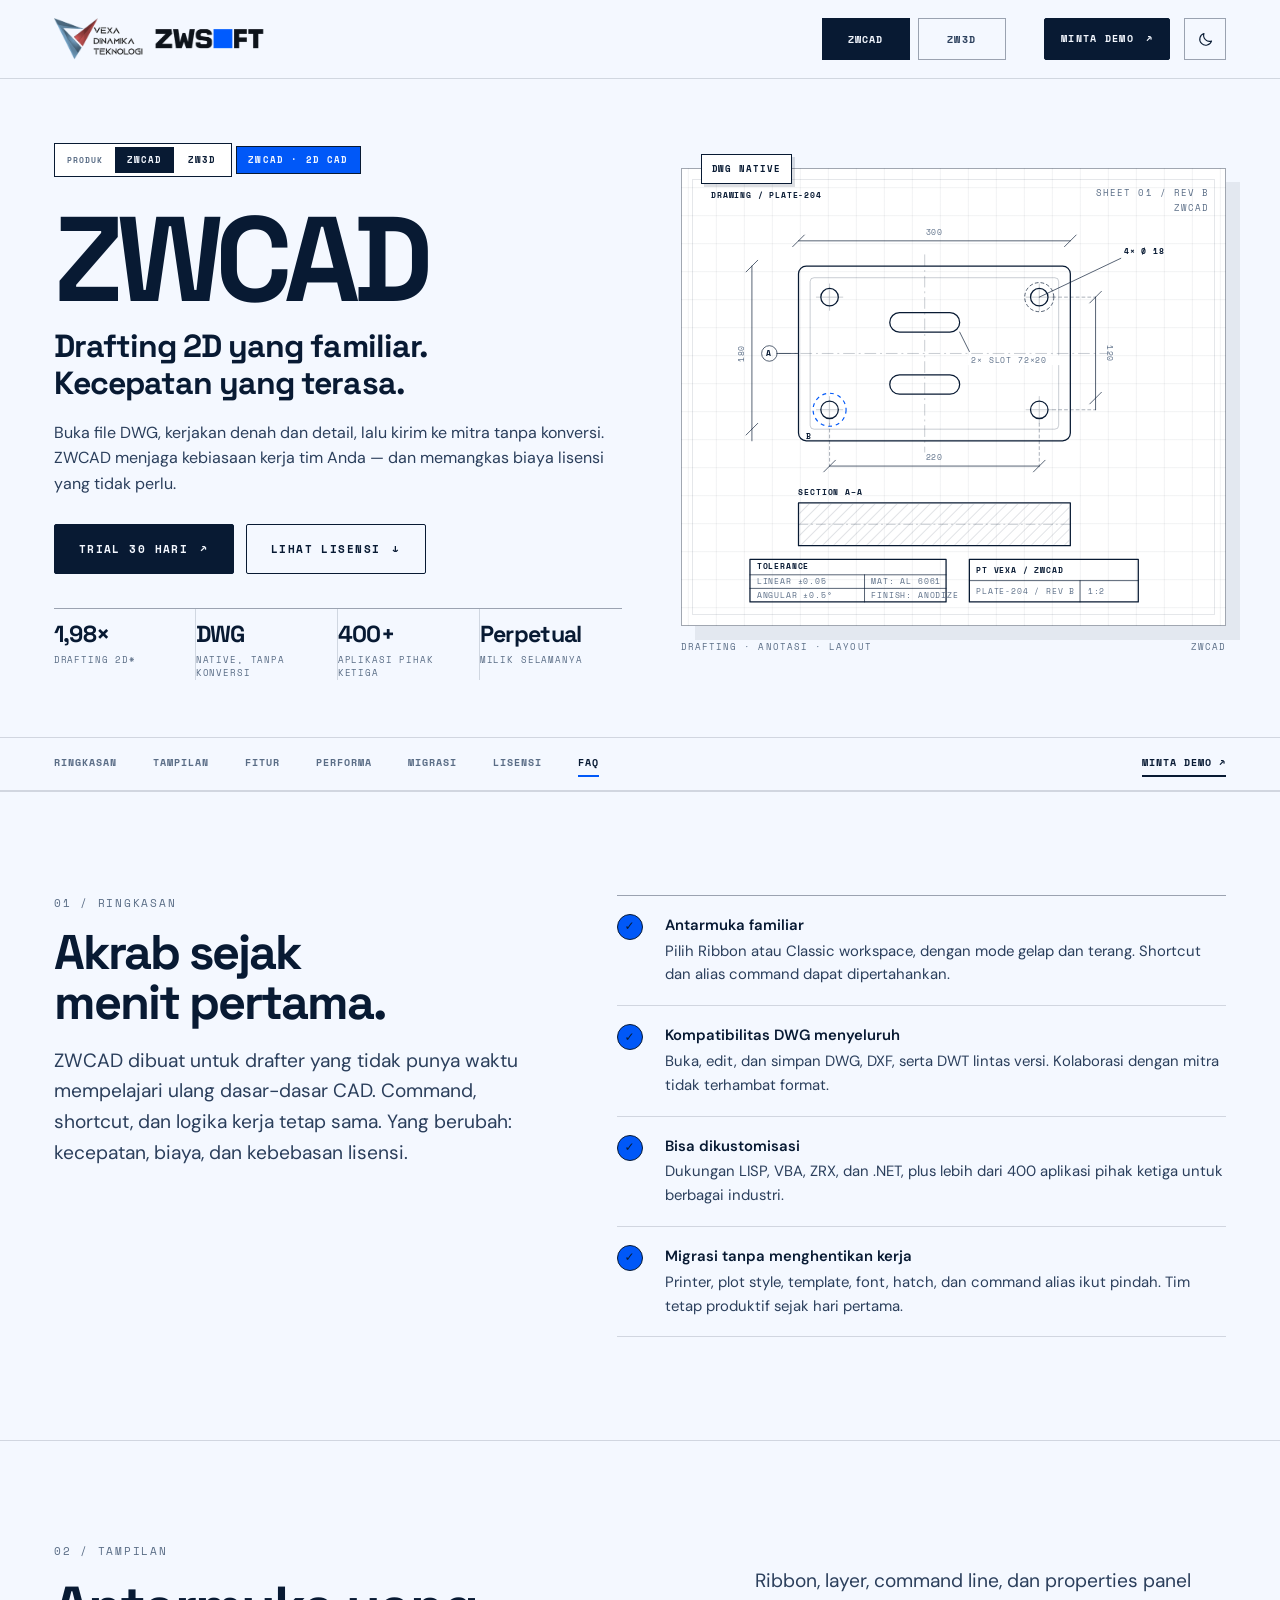
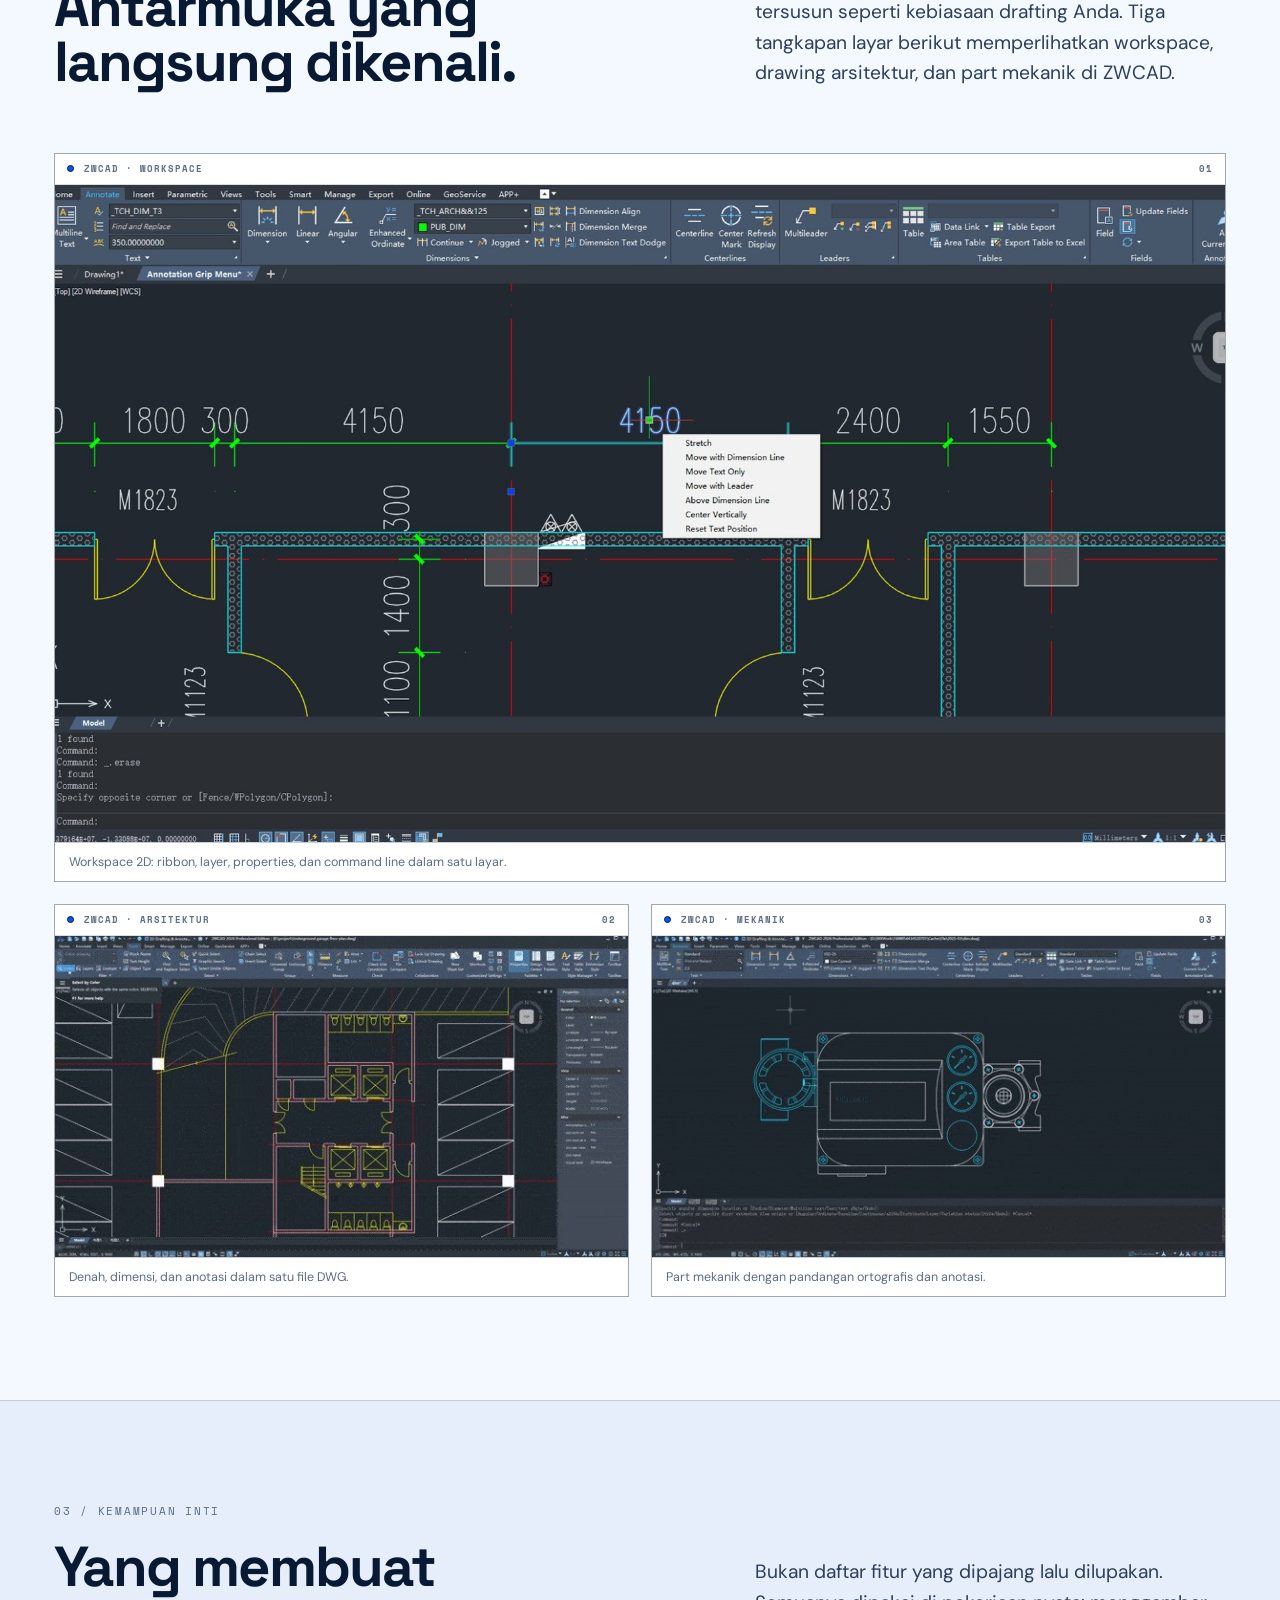
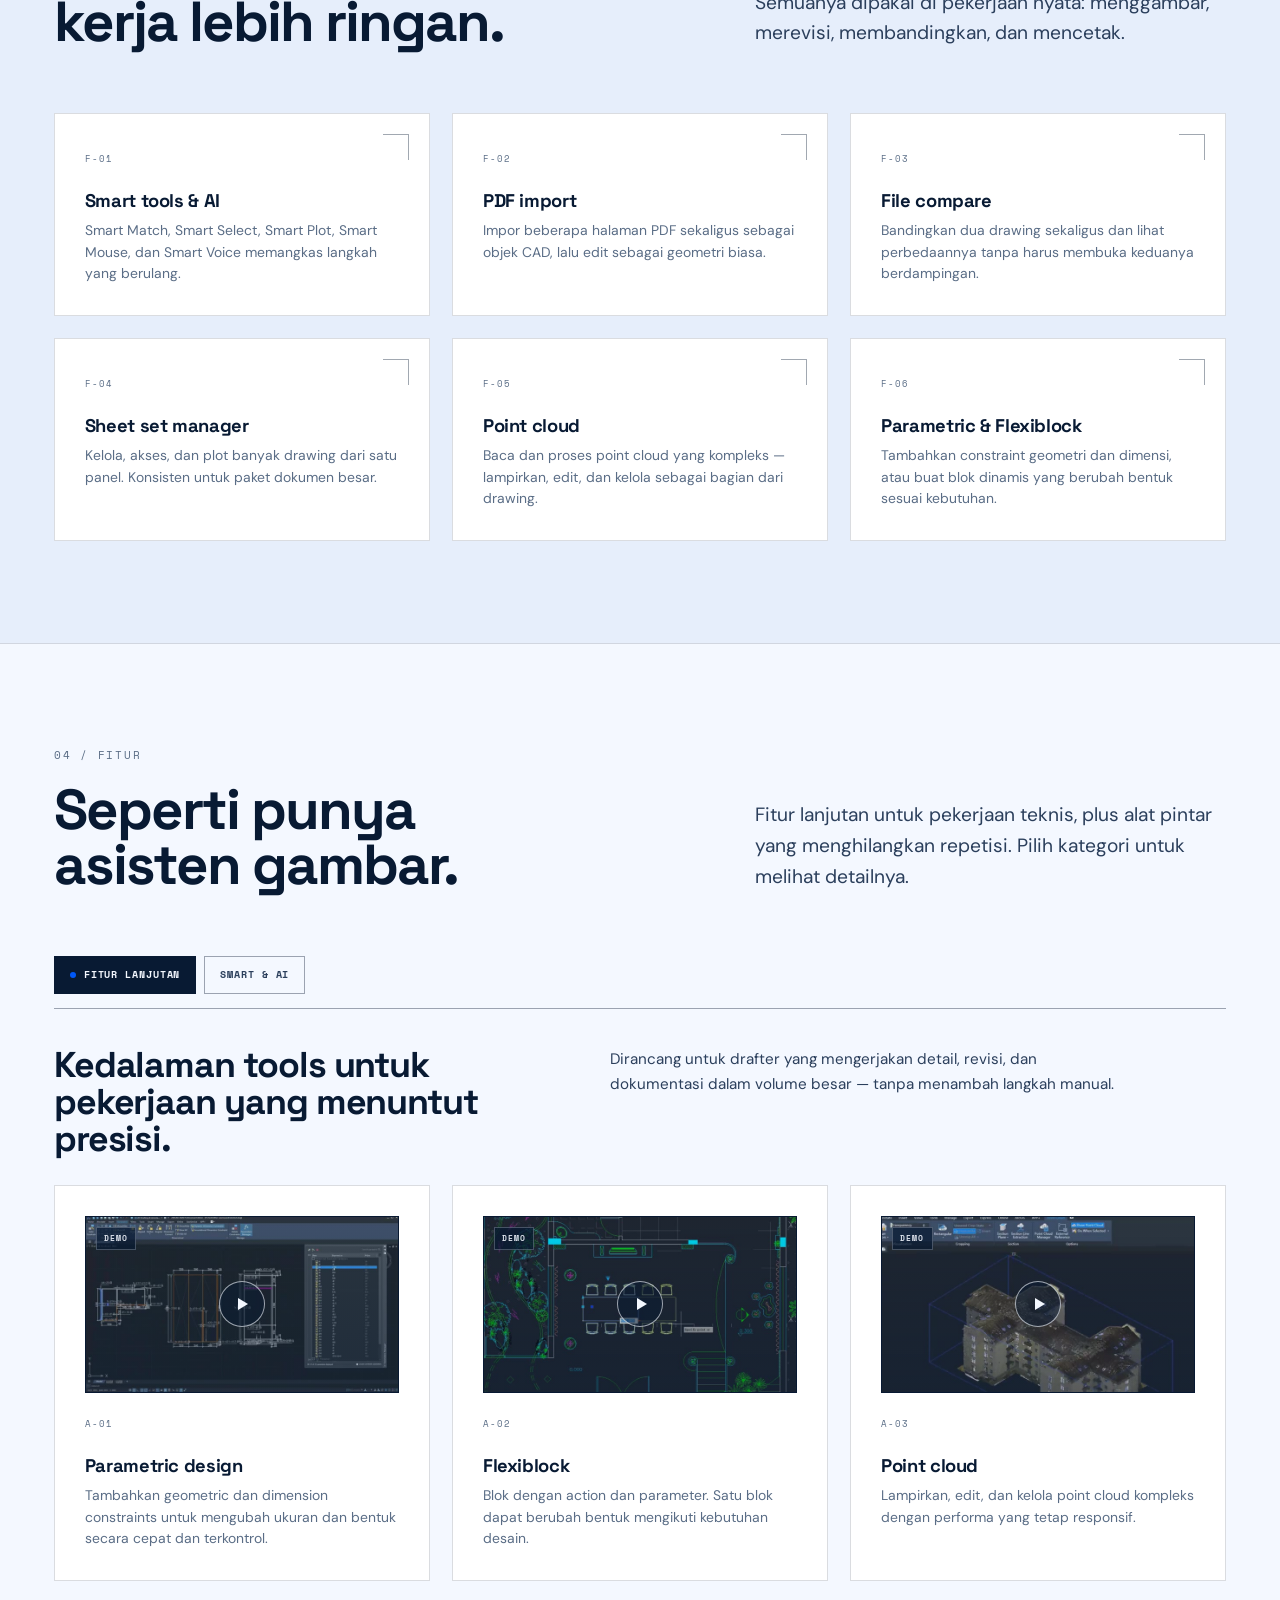
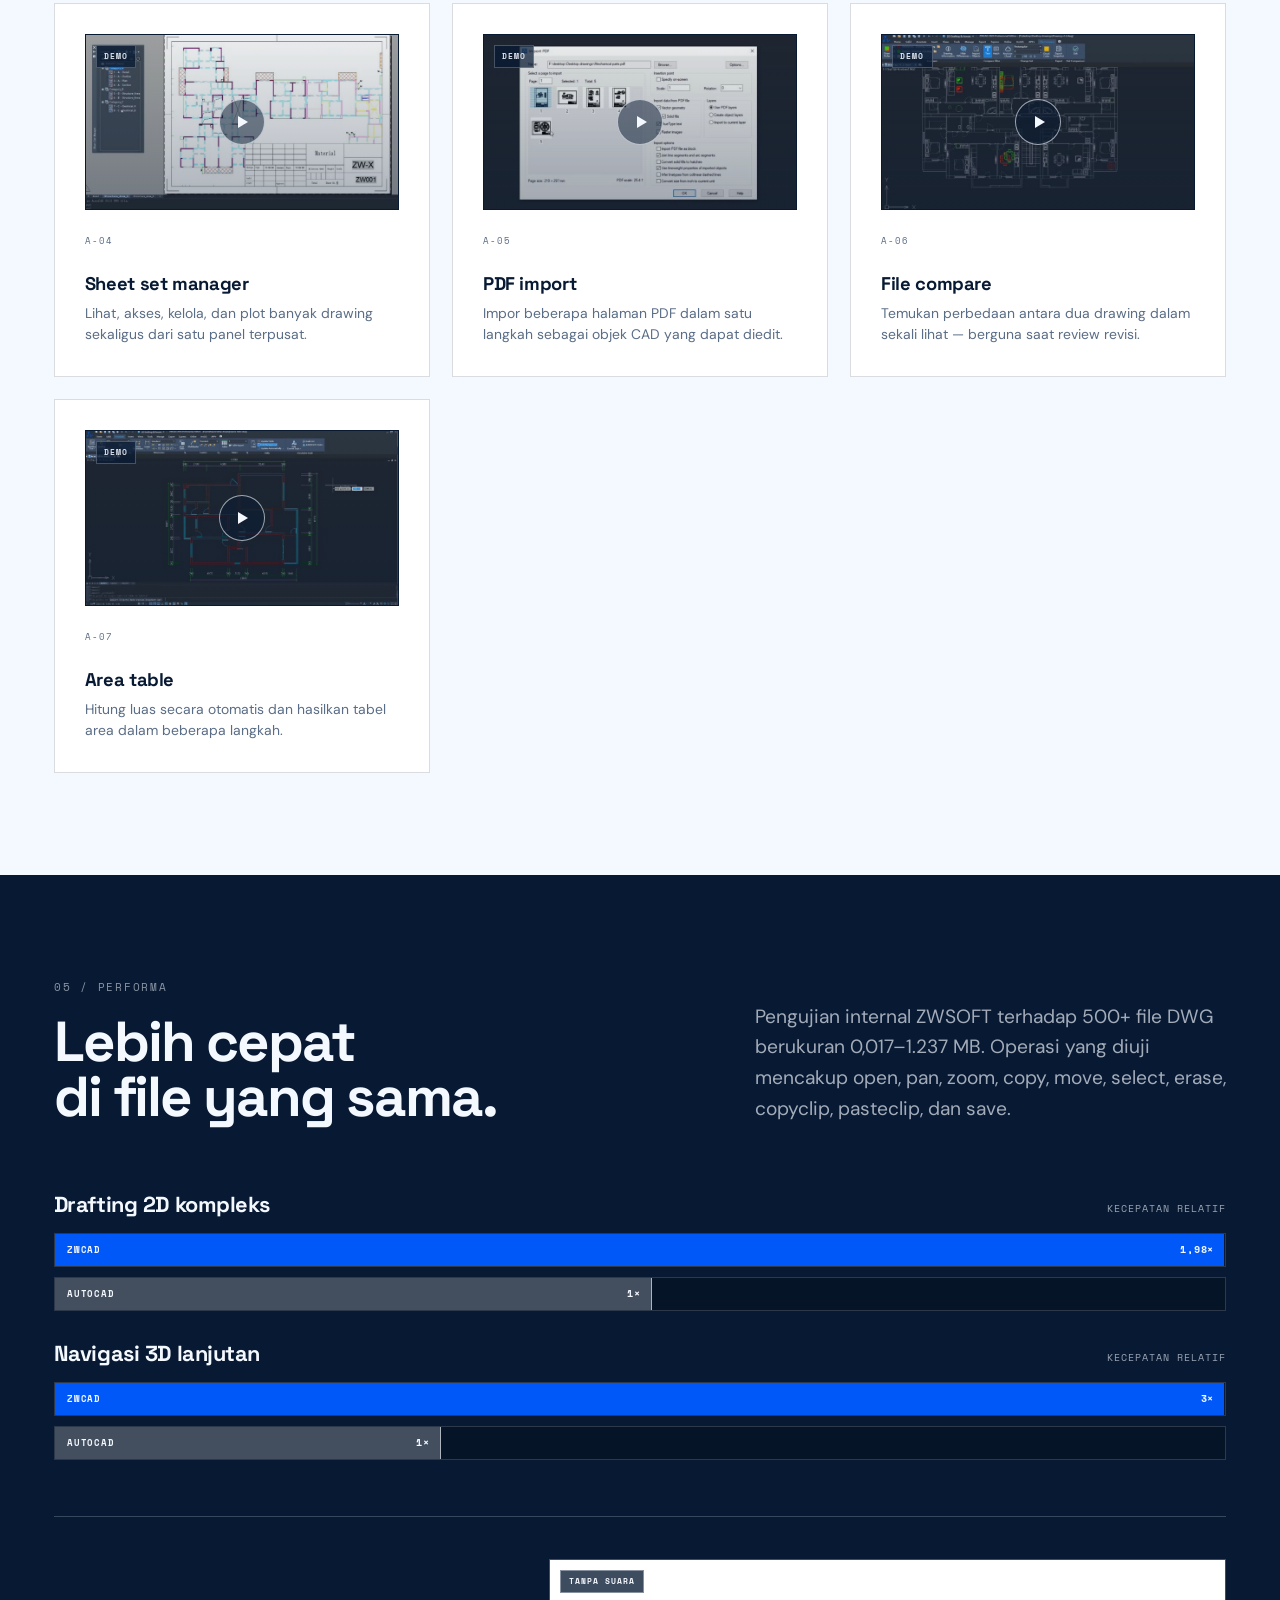
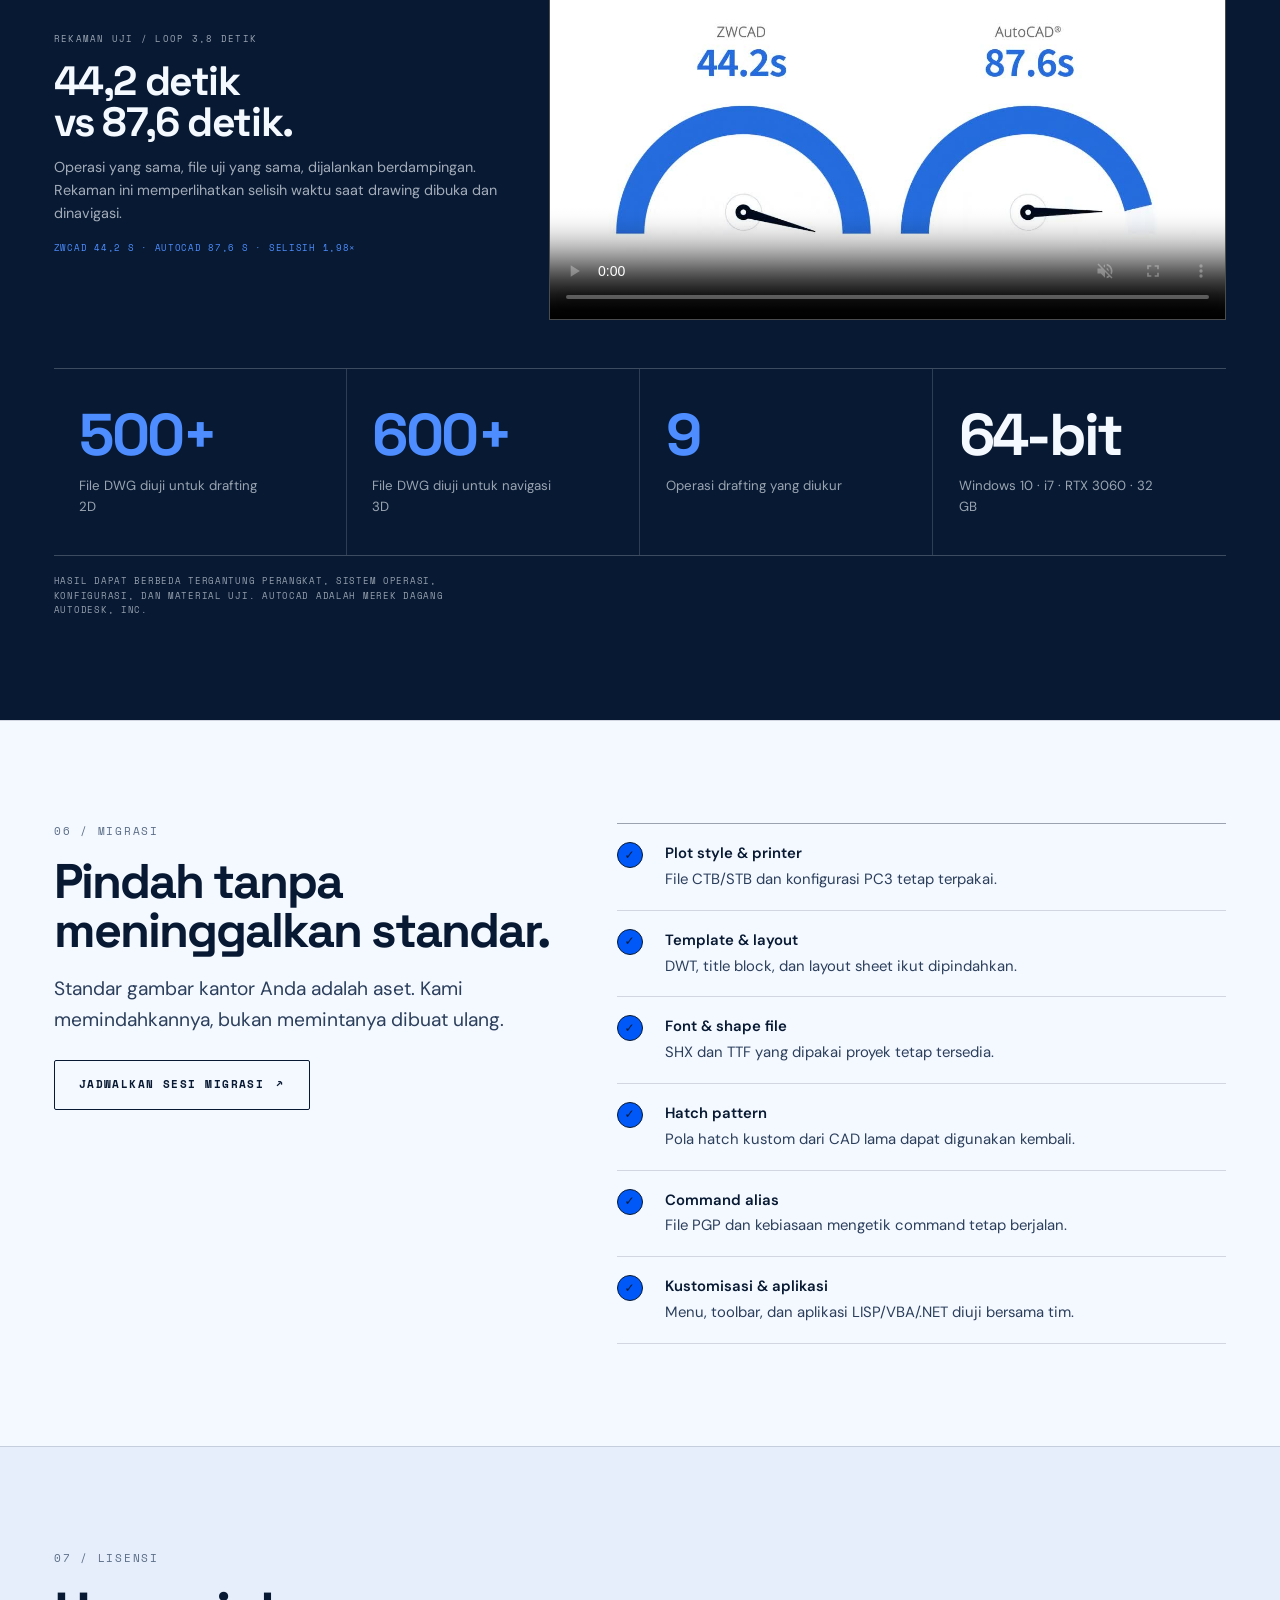
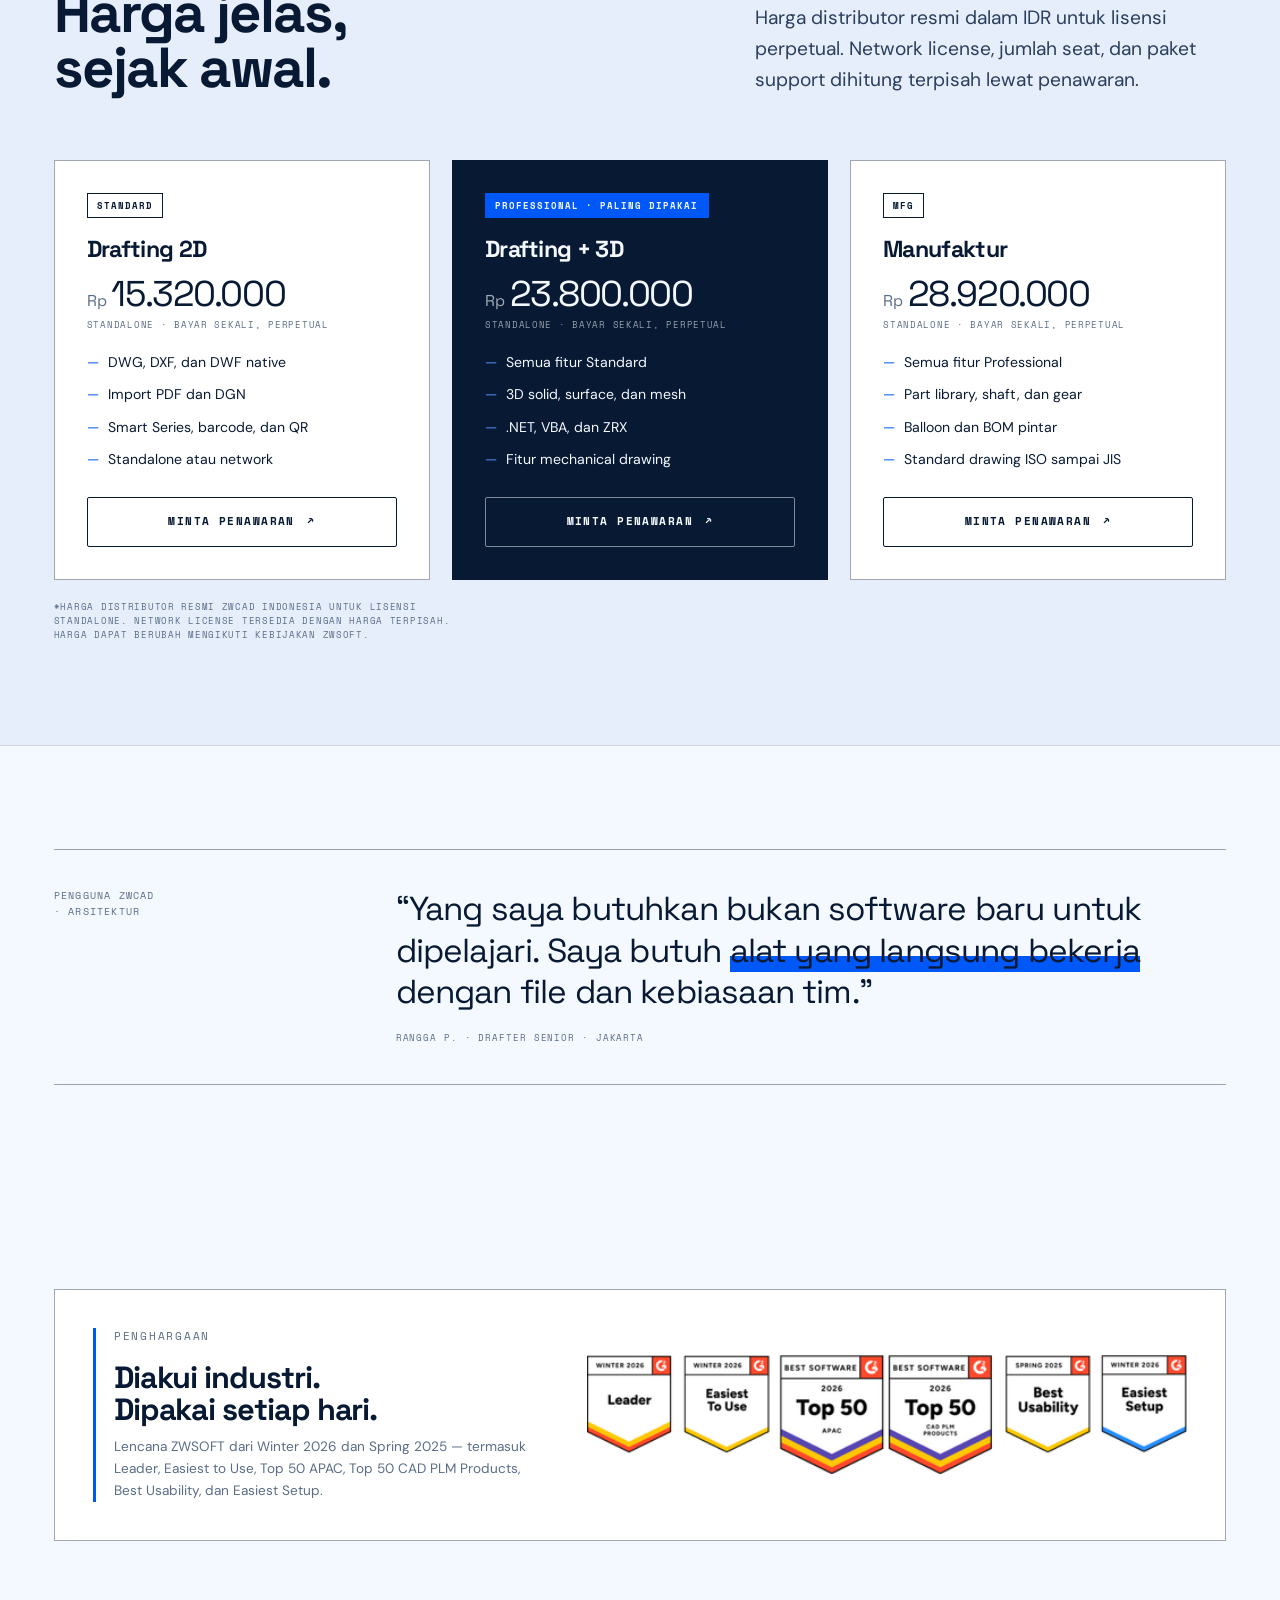
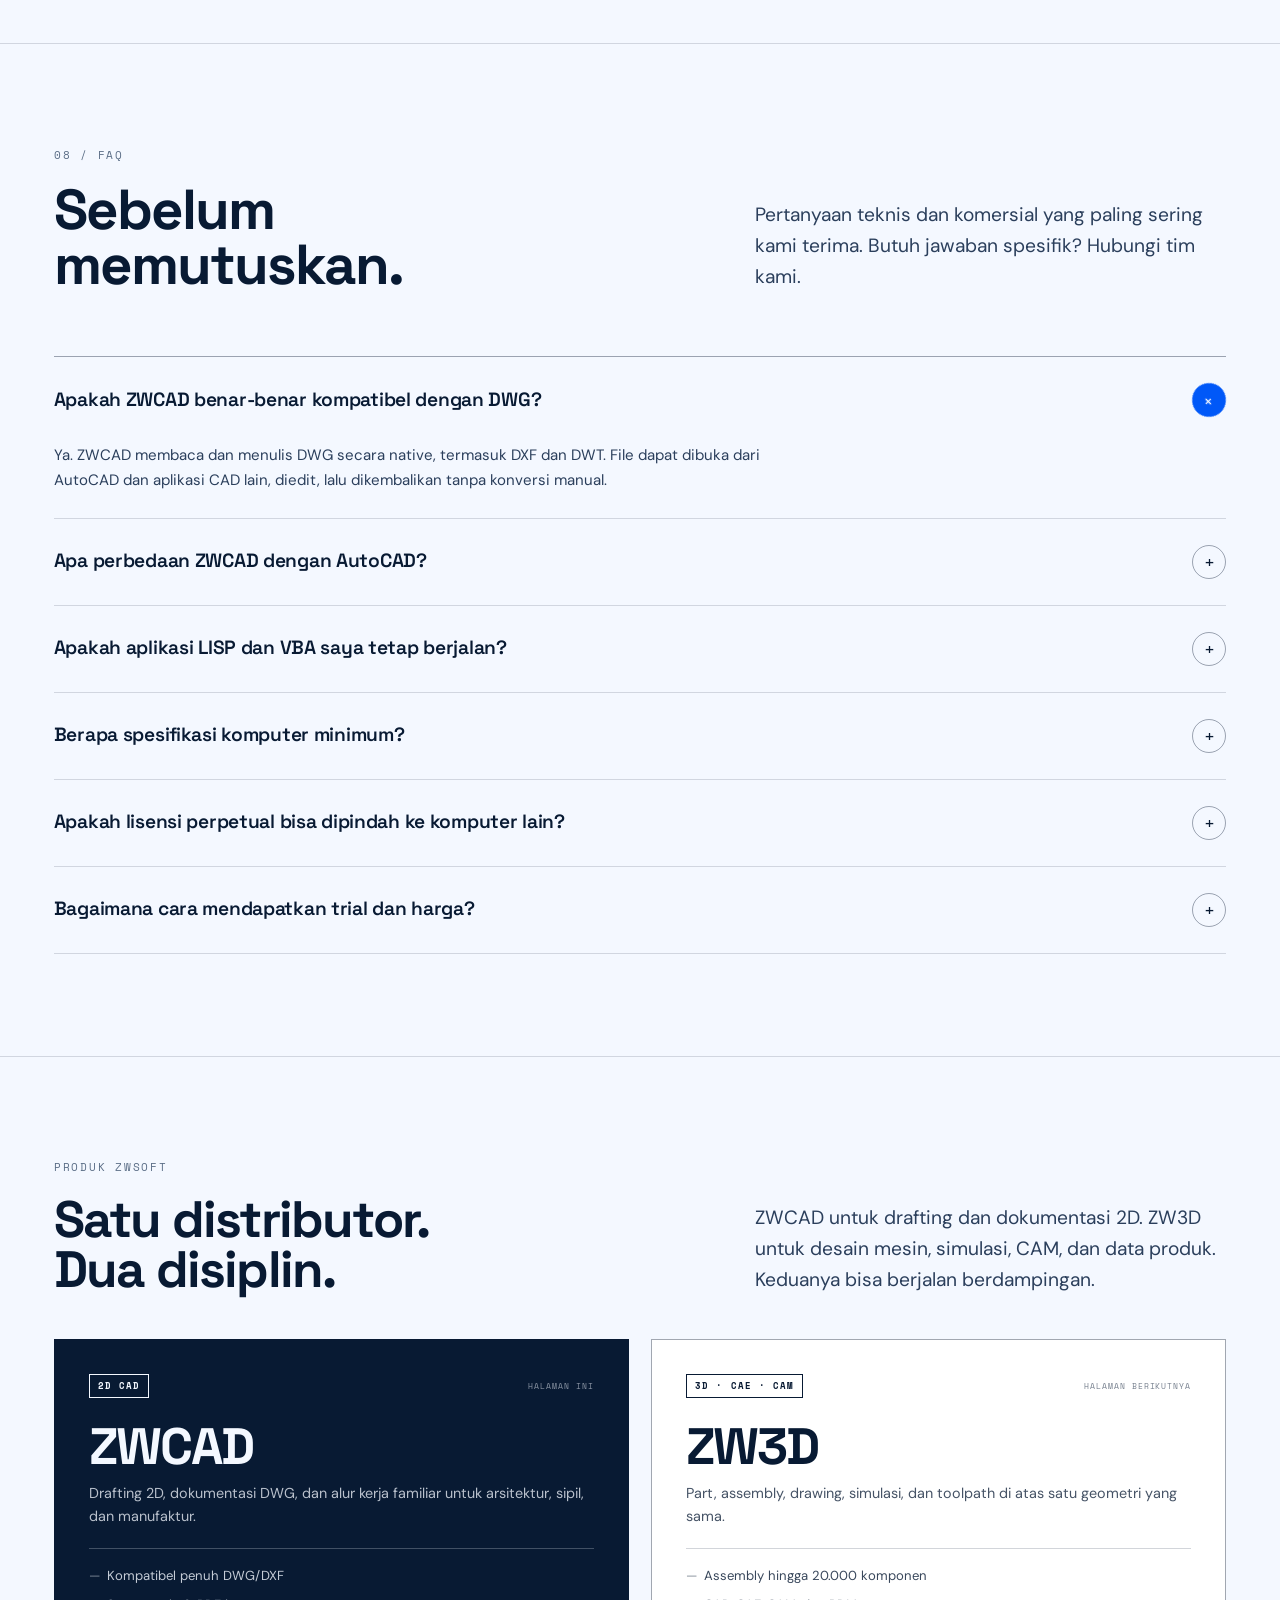
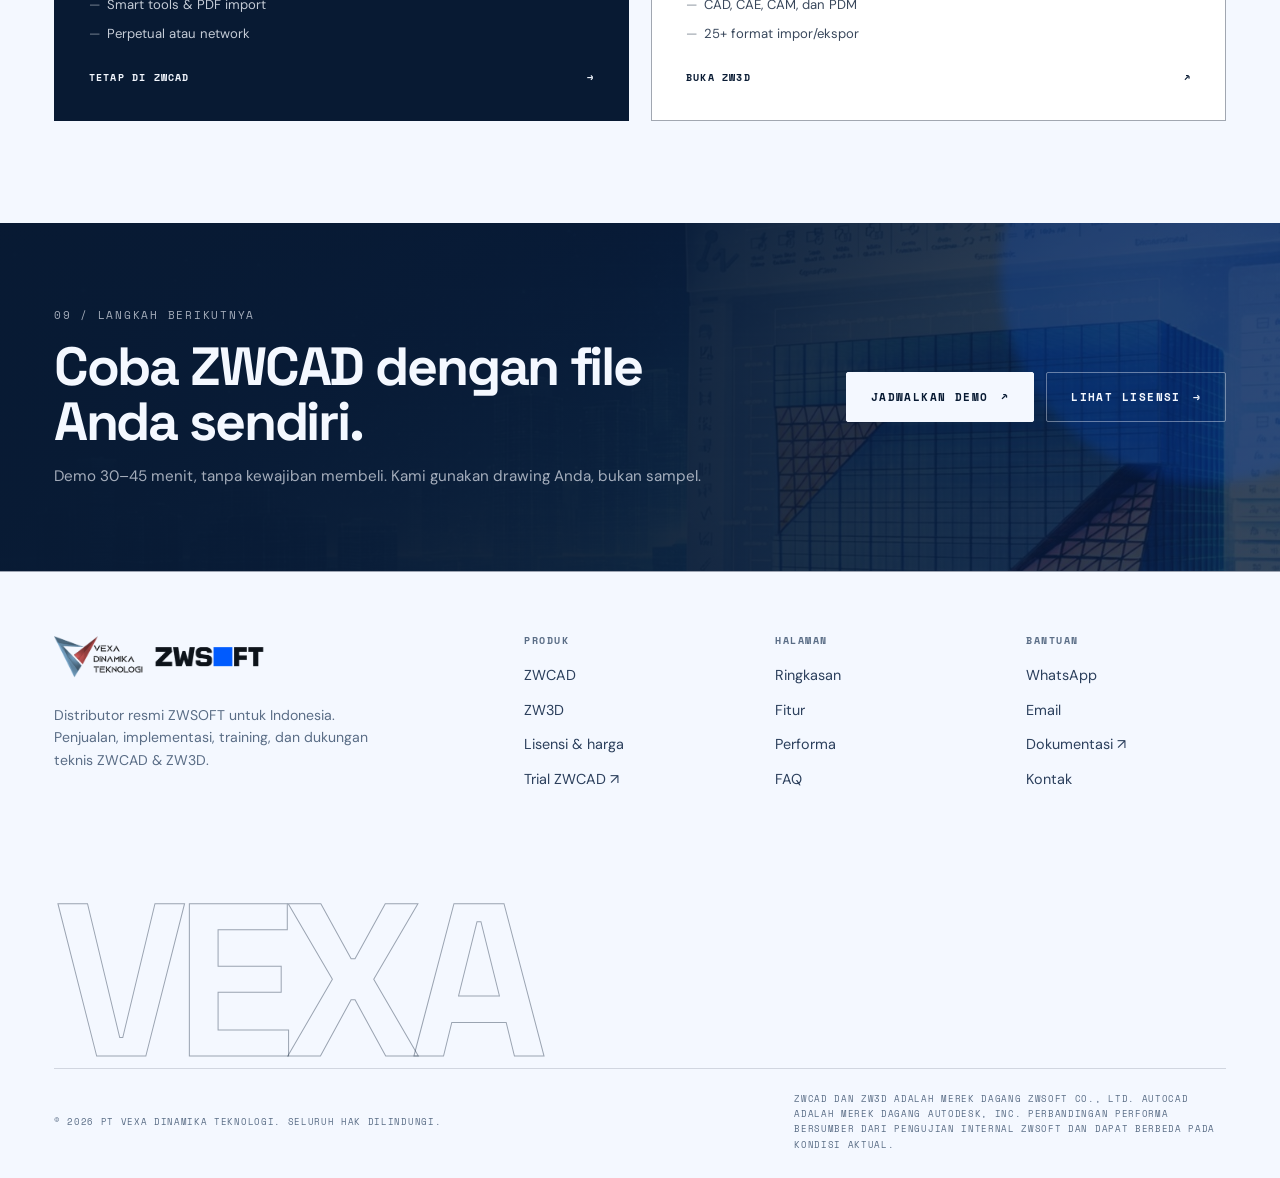
==== index.html @ 2702eedc "Initial import: ZWCAD landing page, assets, Elementor snippet, SEO" ====
<!doctype html>
<html lang="id-ID">
<head>
  <meta charset="utf-8">
  <meta name="viewport" content="width=device-width, initial-scale=1">
  <script>
    (function () {
      try {
        var saved = localStorage.getItem("vx-theme");
        var dark = saved ? saved === "dark" : window.matchMedia("(prefers-color-scheme: dark)").matches;
        document.documentElement.setAttribute("data-theme", dark ? "dark" : "light");
      } catch (e) {}
    })();
  </script>
  <title>ZWCAD Indonesia — Harga Resmi &amp; Lisensi Perpetual | Vexa</title>
  <meta name="description" content="ZWCAD untuk drafting 2D: kompatibel penuh DWG, antarmuka familiar, lisensi perpetual mulai Rp 15.320.000. Distributor resmi ZWSOFT, support lokal.">
  <link rel="canonical" href="https://vexatekno.com/zwcad/">
  <meta name="robots" content="index,follow,max-image-preview:large,max-snippet:-1,max-video-preview:-1">
  <meta name="author" content="PT Vexa Dinamika Teknologi">
  <meta name="theme-color" content="#f4f8ff" media="(prefers-color-scheme: light)">
  <meta name="theme-color" content="#081a33" media="(prefers-color-scheme: dark)">
  <meta property="og:type" content="website">
  <meta property="og:site_name" content="Vexa Dinamika Teknologi">
  <meta property="og:locale" content="id_ID">
  <meta property="og:url" content="https://vexatekno.com/zwcad/">
  <meta property="og:title" content="ZWCAD — Drafting 2D yang familiar, kompatibel DWG">
  <meta property="og:description" content="Lisensi perpetual mulai Rp 15.320.000. Distributor resmi ZWSOFT Indonesia dengan support lokal.">
  <meta property="og:image" content="https://vexatekno.com/wp-content/uploads/2026/11/og-zwcad.png">
  <meta property="og:image:type" content="image/png">
  <meta property="og:image:width" content="1200">
  <meta property="og:image:height" content="630">
  <meta property="og:image:alt" content="Kartu ZWCAD: drafting 2D kompatibel DWG dari Vexa, distributor resmi ZWSOFT Indonesia">
  <meta name="twitter:card" content="summary_large_image">
  <meta name="twitter:title" content="ZWCAD — Drafting 2D yang familiar, kompatibel DWG">
  <meta name="twitter:description" content="Lisensi perpetual mulai Rp 15.320.000. Distributor resmi ZWSOFT Indonesia dengan support lokal.">
  <meta name="twitter:image" content="https://vexatekno.com/wp-content/uploads/2026/11/og-zwcad.png">
  <meta name="twitter:image:alt" content="Kartu ZWCAD: drafting 2D kompatibel DWG dari Vexa, distributor resmi ZWSOFT Indonesia">
  <link rel="icon" href="assets/favicon.png" type="image/png">
  <link rel="preconnect" href="https://fonts.googleapis.com">
  <link rel="preconnect" href="https://fonts.gstatic.com" crossorigin>
  <link href="https://fonts.googleapis.com/css2?family=DM+Sans:opsz,wght@9..40,400;9..40,500;9..40,700&family=Space+Grotesk:wght@500;600;700&family=Space+Mono:wght@400;700&display=swap" rel="stylesheet">
  <link rel="stylesheet" href="assets/css/main.css">
  <script>document.documentElement.classList.add("js");</script>
  <script type="application/ld+json">
{
  "@context": "https://schema.org",
  "@type": "Organization",
  "@id": "https://vexatekno.com/#organization",
  "name": "PT Vexa Dinamika Teknologi",
  "alternateName": "Vexa",
  "url": "https://vexatekno.com/",
  "logo": {
    "@type": "ImageObject",
    "url": "https://vexatekno.com/wp-content/uploads/2026/04/cropped-Judul2.png",
    "width": 512,
    "height": 512
  },
  "description": "Distributor resmi ZWSOFT untuk Indonesia. Penjualan, implementasi, training, dan dukungan teknis ZWCAD dan ZW3D.",
  "email": "krisna@vexatekno.com",
  "telephone": "+6281902244660",
  "areaServed": {
    "@type": "Country",
    "name": "Indonesia"
  },
  "contactPoint": [
    {
      "@type": "ContactPoint",
      "contactType": "sales",
      "telephone": "+6281902244660",
      "email": "krisna@vexatekno.com",
      "areaServed": "ID",
      "availableLanguage": [
        "id",
        "en"
      ]
    }
  ]
}
  </script>
  <script type="application/ld+json">
{
  "@context": "https://schema.org",
  "@type": "Product",
  "name": "ZWCAD",
  "description": "Perangkat lunak CAD 2D dan 3D dari ZWSOFT dengan kompatibilitas native DWG, DXF, dan DWT, serta lisensi perpetual.",
  "brand": {
    "@type": "Brand",
    "name": "ZWSOFT"
  },
  "category": "Computer aided design software",
  "url": "https://vexatekno.com/zwcad/",
  "image": [
    "https://vexatekno.com/wp-content/uploads/2026/11/og-zwcad.png"
  ],
  "offers": {
    "@type": "AggregateOffer",
    "priceCurrency": "IDR",
    "lowPrice": "15320000",
    "highPrice": "28920000",
    "offerCount": "3",
    "availability": "https://schema.org/InStock",
    "seller": {
      "@id": "https://vexatekno.com/#organization"
    },
    "offers": [
      {
        "@type": "Offer",
        "name": "ZWCAD Standard",
        "price": "15320000",
        "priceCurrency": "IDR",
        "availability": "https://schema.org/InStock",
        "itemCondition": "https://schema.org/NewCondition",
        "url": "https://vexatekno.com/zwcad/#harga"
      },
      {
        "@type": "Offer",
        "name": "ZWCAD Professional",
        "price": "23800000",
        "priceCurrency": "IDR",
        "availability": "https://schema.org/InStock",
        "itemCondition": "https://schema.org/NewCondition",
        "url": "https://vexatekno.com/zwcad/#harga"
      },
      {
        "@type": "Offer",
        "name": "ZWCAD MFG",
        "price": "28920000",
        "priceCurrency": "IDR",
        "availability": "https://schema.org/InStock",
        "itemCondition": "https://schema.org/NewCondition",
        "url": "https://vexatekno.com/zwcad/#harga"
      }
    ]
  }
}
  </script>
  <script type="application/ld+json">
{
  "@context": "https://schema.org",
  "@type": "FAQPage",
  "@id": "https://vexatekno.com/zwcad/#faq",
  "mainEntity": [
    {
      "@type": "Question",
      "name": "Apakah ZWCAD benar-benar kompatibel dengan DWG?",
      "acceptedAnswer": {
        "@type": "Answer",
        "text": "Ya. ZWCAD membaca dan menulis DWG secara native, termasuk DXF dan DWT. File dapat dibuka dari AutoCAD dan aplikasi CAD lain, diedit, lalu dikembalikan tanpa konversi manual."
      }
    },
    {
      "@type": "Question",
      "name": "Apa perbedaan ZWCAD dengan AutoCAD?",
      "acceptedAnswer": {
        "@type": "Answer",
        "text": "ZWCAD menawarkan alur kerja 2D yang sangat mirip dengan antarmuka dan command yang familiar, dengan model lisensi perpetual dan biaya kepemilikan yang lebih rendah. Untuk kebutuhan spesifik, kami dapat melakukan perbandingan fitur berdasarkan workflow tim Anda."
      }
    },
    {
      "@type": "Question",
      "name": "Apakah aplikasi LISP dan VBA saya tetap berjalan?",
      "acceptedAnswer": {
        "@type": "Answer",
        "text": "ZWCAD mendukung LISP, VBA, ZRX, dan .NET. Sebagian besar aplikasi dapat berjalan langsung atau dengan penyesuaian kecil. Kami dapat membantu menguji aplikasi kritikal Anda selama proses migrasi."
      }
    },
    {
      "@type": "Question",
      "name": "Berapa spesifikasi komputer minimum?",
      "acceptedAnswer": {
        "@type": "Answer",
        "text": "ZWCAD berjalan pada Windows 64-bit dengan RAM 8 GB (disarankan 16 GB) dan GPU yang mendukung OpenGL. Untuk drawing dan point cloud berukuran besar, RAM 32 GB dan GPU diskrit sangat disarankan."
      }
    },
    {
      "@type": "Question",
      "name": "Apakah lisensi perpetual bisa dipindah ke komputer lain?",
      "acceptedAnswer": {
        "@type": "Answer",
        "text": "Bisa, dengan proses deaktivasi dan aktivasi ulang sesuai ketentuan lisensi. Untuk tim yang sering berpindah perangkat, lisensi network biasanya lebih praktis."
      }
    },
    {
      "@type": "Question",
      "name": "Bagaimana cara mendapatkan trial dan harga?",
      "acceptedAnswer": {
        "@type": "Answer",
        "text": "Trial 30 hari tersedia melalui tautan unduh resmi. Daftar harga lisensi dalam IDR ada di bagian lisensi halaman ini. Untuk konfigurasi network atau jumlah seat khusus, isi formulir kontak atau hubungi WhatsApp kami."
      }
    }
  ]
}
  </script>
  <script type="application/ld+json">
{
  "@context": "https://schema.org",
  "@type": "BreadcrumbList",
  "@id": "https://vexatekno.com/zwcad/#breadcrumb",
  "itemListElement": [
    {
      "@type": "ListItem",
      "position": 1,
      "name": "Beranda",
      "item": "https://vexatekno.com/"
    },
    {
      "@type": "ListItem",
      "position": 2,
      "name": "ZWCAD",
      "item": "https://vexatekno.com/zwcad/"
    }
  ]
}
  </script>
</head>
<body class="theme-zwcad">
  <a class="skip-link" href="#main">Lewati ke konten</a>

  <header class="site-header">
    <div class="container header__inner">
      <a class="brand" href="./" aria-label="Vexa Dinamika Teknologi — Distributor Resmi ZWSOFT">
        <img class="brand__logo brand__logo--on-light" src="assets/logo-vexa-zwsoft.png" alt="" width="530" height="105">
        <img class="brand__logo brand__logo--on-dark" src="assets/logo-vexa-zwsoft-light.png" alt="" width="530" height="105">
      </a>

      <nav class="nav" id="site-nav" aria-label="Pilih produk">
        <a class="nav__link is-current" href="./" aria-current="page">ZWCAD</a>
        <a class="nav__link" href="https://vexatekno.com/zw3d/">ZW3D</a>
      </nav>

      <div class="header__actions">
        <a class="btn btn--solid" href="#kontak">Minta Demo <span class="arrow" aria-hidden="true">↗</span></a>
        <button class="theme-toggle" type="button" data-theme-toggle aria-pressed="false" aria-label="Aktifkan mode gelap" title="Mode gelap">
          <svg class="theme-toggle__icon theme-toggle__icon--moon" viewBox="0 0 24 24" aria-hidden="true" focusable="false">
            <path d="M20.5 14.2A8.5 8.5 0 0 1 9.8 3.5a8.5 8.5 0 1 0 10.7 10.7Z" fill="none" stroke="currentColor" stroke-width="1.6" stroke-linejoin="round"/>
          </svg>
          <svg class="theme-toggle__icon theme-toggle__icon--sun" viewBox="0 0 24 24" aria-hidden="true" focusable="false">
            <circle cx="12" cy="12" r="4.2" fill="none" stroke="currentColor" stroke-width="1.6"/>
            <path d="M12 2.5v2.2M12 19.3v2.2M2.5 12h2.2M19.3 12h2.2M5.3 5.3l1.6 1.6M17.1 17.1l1.6 1.6M18.7 5.3l-1.6 1.6M6.9 17.1l-1.6 1.6" fill="none" stroke="currentColor" stroke-width="1.6" stroke-linecap="round"/>
          </svg>
        </button>
        <button class="menu-btn" type="button" aria-expanded="false" aria-controls="site-nav" aria-label="Buka menu">
          <span></span>
        </button>
      </div>
    </div>
  </header>

  <main id="main">
    <!-- ================= HERO ================= -->
    <section class="page-hero">
      <div class="container">
        <div class="page-hero__grid">
          <div>
            <nav class="product-switch" aria-label="Navigasi produk">
              <span class="product-switch__label">Produk</span>
              <a class="is-current" href="./" aria-current="page">ZWCAD</a>
              <a href="https://vexatekno.com/zw3d/">ZW3D</a>
            </nav>
            <span class="product-kicker">ZWCAD · 2D CAD</span>
            <h1 class="product-wordmark">ZWCAD<span class="sr-only"> — Software CAD 2D kompatibel DWG untuk drafting dan dokumentasi teknik di Indonesia</span></h1>
            <p class="hero-line" style="font-family: var(--font-display); font-weight: 700; font-size: clamp(1.35rem, 2.5vw, 2rem); line-height: 1.15; letter-spacing: -0.03em; margin-top: 18px; max-width: 24ch;">
              Drafting 2D yang familiar. Kecepatan yang terasa.
            </p>
            <p class="page-hero__lead">
              Buka file DWG, kerjakan denah dan detail, lalu kirim ke mitra tanpa
              konversi. ZWCAD menjaga kebiasaan kerja tim Anda — dan memangkas
              biaya lisensi yang tidak perlu.
            </p>
            <div class="page-hero__actions">
              <a class="btn btn--solid" href="https://www.zwsoft.com/download?product=ZWCAD" target="_blank" rel="noopener">Trial 30 hari <span class="arrow" aria-hidden="true">↗</span></a>
              <a class="btn btn--ghost" href="#harga">Lihat lisensi <span class="arrow" aria-hidden="true">↓</span></a>
            </div>
            <div class="page-hero__facts">
              <div><strong>1,98×</strong><span>Drafting 2D*</span></div>
              <div><strong>DWG</strong><span>Native, tanpa konversi</span></div>
              <div><strong>400+</strong><span>Aplikasi pihak ketiga</span></div>
              <div><strong>Perpetual</strong><span>Milik selamanya</span></div>
            </div>
          </div>

          <div class="page-hero__art reveal" data-parallax>
            <span class="bp-tag bp-tag--top">DWG NATIVE</span>
            <div class="blueprint">
              <div class="bp-caption">SHEET 01 / REV B<br>ZWCAD</div>
              <svg viewBox="0 0 560 470" role="img" aria-label="Gambar teknik pelat mesin dengan dimensi, slot, lubang, dan potongan A-A">
                <defs>
                  <pattern id="hatch" width="8" height="8" patternUnits="userSpaceOnUse" patternTransform="rotate(45)">
                    <line x1="0" y1="0" x2="0" y2="8" stroke="rgba(8,26,51,.38)" stroke-width="1"/>
                  </pattern>
                </defs>

                <text x="30" y="30" class="bp-text bp-text--strong">DRAWING / PLATE-204</text>

                <!-- plate -->
                <rect x="120" y="100" width="280" height="180" rx="8" class="bp-line draw-path" style="--len:940"/>
                <rect x="132" y="112" width="256" height="156" rx="4" class="bp-faint"/>

                <!-- slots -->
                <rect x="214" y="148" width="72" height="20" rx="10" class="bp-line" fill="#0058f8" fill-opacity=".28"/>
                <rect x="214" y="212" width="72" height="20" rx="10" class="bp-line"/>

                <!-- holes -->
                <g class="bp-line">
                  <circle cx="152" cy="132" r="9"/>
                  <circle cx="368" cy="132" r="9"/>
                  <circle cx="152" cy="248" r="9"/>
                  <circle cx="368" cy="248" r="9"/>
                </g>

                <!-- hole centerlines -->
                <g class="bp-faint">
                  <line x1="138" y1="132" x2="166" y2="132"/><line x1="152" y1="118" x2="152" y2="146"/>
                  <line x1="354" y1="132" x2="382" y2="132"/><line x1="368" y1="118" x2="368" y2="146"/>
                  <line x1="138" y1="248" x2="166" y2="248"/><line x1="152" y1="234" x2="152" y2="262"/>
                  <line x1="354" y1="248" x2="382" y2="248"/><line x1="368" y1="234" x2="368" y2="262"/>
                </g>

                <!-- main centerlines -->
                <g class="bp-faint" stroke-dasharray="12 4 2 4">
                  <line x1="100" y1="190" x2="440" y2="190"/>
                  <line x1="250" y1="88" x2="250" y2="292"/>
                </g>

                <!-- top dimension -->
                <g class="bp-thin">
                  <line x1="120" y1="74" x2="400" y2="74"/>
                  <line x1="114" y1="80" x2="126" y2="68"/>
                  <line x1="394" y1="80" x2="406" y2="68"/>
                </g>
                <text x="260" y="68" text-anchor="middle" class="bp-text">300</text>

                <!-- left dimension -->
                <g class="bp-thin">
                  <line x1="72" y1="100" x2="72" y2="280"/>
                  <line x1="66" y1="106" x2="78" y2="94"/>
                  <line x1="66" y1="274" x2="78" y2="262"/>
                </g>
                <text x="64" y="190" text-anchor="middle" class="bp-text" transform="rotate(-90 64 190)">180</text>

                <!-- bottom hole spacing -->
                <g class="bp-thin">
                  <line x1="152" y1="306" x2="368" y2="306"/>
                  <line x1="146" y1="312" x2="158" y2="300"/>
                  <line x1="362" y1="312" x2="374" y2="300"/>
                  <line x1="152" y1="262" x2="152" y2="306" stroke-dasharray="3 3" opacity=".5"/>
                  <line x1="368" y1="262" x2="368" y2="306" stroke-dasharray="3 3" opacity=".5"/>
                </g>
                <text x="260" y="300" text-anchor="middle" class="bp-text">220</text>

                <!-- right hole spacing -->
                <g class="bp-thin">
                  <line x1="426" y1="132" x2="426" y2="248"/>
                  <line x1="420" y1="138" x2="432" y2="126"/>
                  <line x1="420" y1="242" x2="432" y2="230"/>
                  <line x1="382" y1="132" x2="426" y2="132" stroke-dasharray="3 3" opacity=".5"/>
                  <line x1="382" y1="248" x2="426" y2="248" stroke-dasharray="3 3" opacity=".5"/>
                </g>
                <text x="438" y="190" text-anchor="middle" class="bp-text" transform="rotate(90 438 190)">120</text>

                <!-- callouts -->
                <g class="bp-thin">
                  <line x1="368" y1="132" x2="452" y2="92"/>
                  <circle cx="368" cy="132" r="15" stroke-dasharray="3 3"/>
                  <line x1="286" y1="168" x2="296" y2="188"/>
                </g>
                <text x="455" y="88" class="bp-text bp-text--accent">4× Ø 18</text>
                <rect x="294" y="192" width="96" height="10" class="bp-fill-paper"/>
                <text x="298" y="200" class="bp-text">2× SLOT 72×20</text>

                <!-- section markers -->
                <g class="bp-thin">
                  <line x1="120" y1="190" x2="99" y2="190"/>
                  <circle cx="90" cy="190" r="8"/>
                </g>
                <text x="90" y="193" text-anchor="middle" class="bp-text bp-text--strong">A</text>
                <g class="bp-accent-dash">
                  <circle cx="152" cy="248" r="17"/>
                </g>
                <text x="128" y="278" class="bp-text bp-text--strong">B</text>

                <!-- section view -->
                <text x="120" y="336" class="bp-text bp-text--strong">SECTION A–A</text>
                <rect x="120" y="344" width="280" height="44" class="bp-line"/>
                <rect x="121" y="345" width="278" height="42" fill="url(#hatch)" opacity=".65"/>
                <line x1="120" y1="366" x2="400" y2="366" class="bp-faint" stroke-dasharray="10 3 2 3"/>

                <!-- tolerance table -->
                <g>
                  <rect x="70" y="402" width="202" height="44" class="bp-line"/>
                  <line x1="70" y1="418" x2="272" y2="418" class="bp-thin"/>
                  <line x1="70" y1="432" x2="272" y2="432" class="bp-thin"/>
                  <line x1="188" y1="418" x2="188" y2="446" class="bp-thin"/>
                  <text x="77" y="412" class="bp-text bp-text--strong">TOLERANCE</text>
                  <text x="77" y="428" class="bp-text">LINEAR ±0.05</text>
                  <text x="195" y="428" class="bp-text">MAT: AL 6061</text>
                  <text x="77" y="442" class="bp-text">ANGULAR ±0.5°</text>
                  <text x="195" y="442" class="bp-text">FINISH: ANODIZE</text>
                </g>

                <!-- title block -->
                <g>
                  <rect x="296" y="402" width="174" height="44" class="bp-line"/>
                  <line x1="296" y1="424" x2="470" y2="424" class="bp-thin"/>
                  <line x1="410" y1="424" x2="410" y2="446" class="bp-thin"/>
                  <text x="303" y="416" class="bp-text bp-text--strong">PT VEXA / ZWCAD</text>
                  <text x="303" y="438" class="bp-text">PLATE-204 / REV B</text>
                  <text x="418" y="438" class="bp-text">1:2</text>
                </g>
              </svg>
            </div>
            <div class="hero__art-note">
              <span>Drafting · anotasi · layout</span>
              <span>ZWCAD</span>
            </div>
          </div>
        </div>
      </div>
    </section>

    <!-- ================= SUBNAV ================= -->
    <nav class="subnav" aria-label="Navigasi halaman ZWCAD">
      <div class="container subnav__inner">
        <a href="#ringkasan" class="is-current" data-spy-link>Ringkasan</a>
        <a href="#tampilan" data-spy-link>Tampilan</a>
        <a href="#fitur" data-spy-link>Fitur</a>
        <a href="#performa" data-spy-link>Performa</a>
        <a href="#migrasi" data-spy-link>Migrasi</a>
        <a href="#harga" data-spy-link>Lisensi</a>
        <a href="#faq" data-spy-link>FAQ</a>
        <span class="subnav__spacer"></span>
        <a class="subnav__cta" href="#kontak">Minta demo ↗</a>
      </div>
    </nav>

    <!-- ================= OVERVIEW ================= -->
    <section class="section" id="ringkasan">
      <div class="container">
        <div class="split">
          <div class="split__sticky">
            <span class="section-index">01 / Ringkasan</span>
            <h2>Akrab sejak<br>menit pertama.</h2>
            <p class="lead">
              ZWCAD dibuat untuk drafter yang tidak punya waktu mempelajari ulang
              dasar-dasar CAD. Command, shortcut, dan logika kerja tetap sama.
              Yang berubah: kecepatan, biaya, dan kebebasan lisensi.
            </p>
          </div>

          <ul class="checklist">
            <li>
              <span><strong>Antarmuka familiar</strong>Pilih Ribbon atau Classic workspace, dengan mode gelap dan terang. Shortcut dan alias command dapat dipertahankan.</span>
            </li>
            <li>
              <span><strong>Kompatibilitas DWG menyeluruh</strong>Buka, edit, dan simpan DWG, DXF, serta DWT lintas versi. Kolaborasi dengan mitra tidak terhambat format.</span>
            </li>
            <li>
              <span><strong>Bisa dikustomisasi</strong>Dukungan LISP, VBA, ZRX, dan .NET, plus lebih dari 400 aplikasi pihak ketiga untuk berbagai industri.</span>
            </li>
            <li>
              <span><strong>Migrasi tanpa menghentikan kerja</strong>Printer, plot style, template, font, hatch, dan command alias ikut pindah. Tim tetap produktif sejak hari pertama.</span>
            </li>
          </ul>
        </div>
      </div>
    </section>

    <!-- ================= INTERFACE GALLERY ================= -->
    <section class="section" id="tampilan">
      <div class="container">
        <div class="section-head">
          <div>
            <span class="section-index">02 / Tampilan</span>
            <h2>Antarmuka yang<br>langsung dikenali.</h2>
          </div>
          <p class="lead">
            Ribbon, layer, command line, dan properties panel tersusun seperti
            kebiasaan drafting Anda. Tiga tangkapan layar berikut memperlihatkan
            workspace, drawing arsitektur, dan part mekanik di ZWCAD.
          </p>
        </div>

        <div class="media-grid">
          <figure class="media-frame media-frame--wide reveal">
            <div class="media-frame__bar">
              <span class="media-frame__dot" aria-hidden="true"></span>
              <span>ZWCAD · workspace</span>
              <span>01</span>
            </div>
            <img src="assets/img/zwcad-workspace.jpg" alt="Workspace ZWCAD dengan ribbon, drawing teknik, layer, dan properties panel" width="1800" height="990" loading="lazy" decoding="async">
            <figcaption>Workspace 2D: ribbon, layer, properties, dan command line dalam satu layar.</figcaption>
          </figure>

          <div class="media-pair">
            <figure class="media-frame reveal" style="--d:80ms">
              <div class="media-frame__bar">
                <span class="media-frame__dot" aria-hidden="true"></span>
                <span>ZWCAD · arsitektur</span>
                <span>02</span>
              </div>
              <img src="assets/img/zwcad-plan.jpg" alt="Denah arsitektur 2D dengan dimensi, grid kolom, dan anotasi di ZWCAD" width="600" height="338" loading="lazy" decoding="async">
              <figcaption>Denah, dimensi, dan anotasi dalam satu file DWG.</figcaption>
            </figure>

            <figure class="media-frame reveal" style="--d:160ms">
              <div class="media-frame__bar">
                <span class="media-frame__dot" aria-hidden="true"></span>
                <span>ZWCAD · mekanik</span>
                <span>03</span>
              </div>
              <img src="assets/img/zwcad-part.jpg" alt="Drawing part mekanik dengan pandangan ortografis dan anotasi di ZWCAD" width="600" height="338" loading="lazy" decoding="async">
              <figcaption>Part mekanik dengan pandangan ortografis dan anotasi.</figcaption>
            </figure>
          </div>
        </div>
      </div>
    </section>

    <!-- ================= FEATURE CARDS ================= -->
    <section class="section section--tint">
      <div class="container">
        <div class="section-head">
          <div>
            <span class="section-index">03 / Kemampuan inti</span>
            <h2>Yang membuat<br>kerja lebih ringan.</h2>
          </div>
          <p class="lead">
            Bukan daftar fitur yang dipajang lalu dilupakan. Semuanya dipakai
            di pekerjaan nyata: menggambar, merevisi, membandingkan, dan
            mencetak.
          </p>
        </div>

        <div class="feature-grid">
          <article class="feature reveal">
            <span class="feature__num">F-01</span>
            <h3>Smart tools &amp; AI</h3>
            <p>Smart Match, Smart Select, Smart Plot, Smart Mouse, dan Smart Voice memangkas langkah yang berulang.</p>
          </article>
          <article class="feature reveal" style="--d:80ms">
            <span class="feature__num">F-02</span>
            <h3>PDF import</h3>
            <p>Impor beberapa halaman PDF sekaligus sebagai objek CAD, lalu edit sebagai geometri biasa.</p>
          </article>
          <article class="feature reveal" style="--d:160ms">
            <span class="feature__num">F-03</span>
            <h3>File compare</h3>
            <p>Bandingkan dua drawing sekaligus dan lihat perbedaannya tanpa harus membuka keduanya berdampingan.</p>
          </article>
          <article class="feature reveal">
            <span class="feature__num">F-04</span>
            <h3>Sheet set manager</h3>
            <p>Kelola, akses, dan plot banyak drawing dari satu panel. Konsisten untuk paket dokumen besar.</p>
          </article>
          <article class="feature reveal" style="--d:80ms">
            <span class="feature__num">F-05</span>
            <h3>Point cloud</h3>
            <p>Baca dan proses point cloud yang kompleks — lampirkan, edit, dan kelola sebagai bagian dari drawing.</p>
          </article>
          <article class="feature reveal" style="--d:160ms">
            <span class="feature__num">F-06</span>
            <h3>Parametric &amp; Flexiblock</h3>
            <p>Tambahkan constraint geometri dan dimensi, atau buat blok dinamis yang berubah bentuk sesuai kebutuhan.</p>
          </article>
        </div>
      </div>
    </section>

    <!-- ================= TABS ================= -->
    <section class="section" id="fitur">
      <div class="container">
        <div class="section-head">
          <div>
            <span class="section-index">04 / Fitur</span>
            <h2>Seperti punya<br>asisten gambar.</h2>
          </div>
          <p class="lead">
            Fitur lanjutan untuk pekerjaan teknis, plus alat pintar yang
            menghilangkan repetisi. Pilih kategori untuk melihat detailnya.
          </p>
        </div>

        <div class="tabs" data-tabs>
          <div class="tab-list" role="tablist" aria-label="Kategori fitur ZWCAD">
            <button class="tab is-active" id="tab-advanced" role="tab" aria-selected="true" aria-controls="panel-advanced" data-tab="advanced">Fitur lanjutan</button>
            <button class="tab" id="tab-smart" role="tab" aria-selected="false" aria-controls="panel-smart" tabindex="-1" data-tab="smart">Smart &amp; AI</button>
          </div>

          <div class="tab-panels">
            <div class="tab-panel is-active" id="panel-advanced" role="tabpanel" aria-labelledby="tab-advanced">
              <div class="panel-intro">
                <h3>Kedalaman tools untuk pekerjaan yang menuntut presisi.</h3>
                <p>Dirancang untuk drafter yang mengerjakan detail, revisi, dan dokumentasi dalam volume besar — tanpa menambah langkah manual.</p>
              </div>
              <div class="feature-grid">
                <article class="feature feature--demo">
                  <div class="feature__media">
                    <video class="feature__video" poster="assets/img/zwcad-feature-parametric.jpg" data-src="https://statics.zwsoft.com/static/style2020/mp4/zwcad_ov/01_Parametric_Design.mp4" muted loop playsinline preload="none" aria-label="Demo Parametric design di ZWCAD"></video>
                    <span class="feature__badge" aria-hidden="true">Demo</span>
                    <button class="feature__play" type="button" aria-haspopup="dialog" aria-label="Putar demo Parametric design" data-play-label="Putar demo Parametric design">
                      <span class="feature__play-icon" aria-hidden="true"></span>
                    </button>
                  </div>
                  <span class="feature__num">A-01</span>
                  <h3>Parametric design</h3>
                  <p>Tambahkan geometric dan dimension constraints untuk mengubah ukuran dan bentuk secara cepat dan terkontrol.</p>
                </article>
                <article class="feature feature--demo">
                  <div class="feature__media">
                    <video class="feature__video" poster="assets/img/zwcad-feature-flexiblock.jpg" data-src="https://statics.zwsoft.com/static/style2020/mp4/cad-ov-2024/Flexiblock.mp4" muted loop playsinline preload="none" aria-label="Demo Flexiblock di ZWCAD"></video>
                    <span class="feature__badge" aria-hidden="true">Demo</span>
                    <button class="feature__play" type="button" aria-haspopup="dialog" aria-label="Putar demo Flexiblock" data-play-label="Putar demo Flexiblock">
                      <span class="feature__play-icon" aria-hidden="true"></span>
                    </button>
                  </div>
                  <span class="feature__num">A-02</span>
                  <h3>Flexiblock</h3>
                  <p>Blok dengan action dan parameter. Satu blok dapat berubah bentuk mengikuti kebutuhan desain.</p>
                </article>
                <article class="feature feature--demo">
                  <div class="feature__media">
                    <video class="feature__video" poster="assets/img/zwcad-feature-point-cloud.jpg" data-src="https://statics.zwsoft.com/static/style2020/mp4/cad-ov-2024/Point%20Cloud.mp4" muted loop playsinline preload="none" aria-label="Demo Point cloud di ZWCAD"></video>
                    <span class="feature__badge" aria-hidden="true">Demo</span>
                    <button class="feature__play" type="button" aria-haspopup="dialog" aria-label="Putar demo Point cloud" data-play-label="Putar demo Point cloud">
                      <span class="feature__play-icon" aria-hidden="true"></span>
                    </button>
                  </div>
                  <span class="feature__num">A-03</span>
                  <h3>Point cloud</h3>
                  <p>Lampirkan, edit, dan kelola point cloud kompleks dengan performa yang tetap responsif.</p>
                </article>
                <article class="feature feature--demo">
                  <div class="feature__media">
                    <video class="feature__video" poster="assets/img/zwcad-feature-sheet-set.jpg" data-src="https://statics.zwsoft.com/static/style2020/mp4/cad-ov-2024/Sheet%20Set%20Manager.mp4" muted loop playsinline preload="none" aria-label="Demo Sheet set manager di ZWCAD"></video>
                    <span class="feature__badge" aria-hidden="true">Demo</span>
                    <button class="feature__play" type="button" aria-haspopup="dialog" aria-label="Putar demo Sheet set manager" data-play-label="Putar demo Sheet set manager">
                      <span class="feature__play-icon" aria-hidden="true"></span>
                    </button>
                  </div>
                  <span class="feature__num">A-04</span>
                  <h3>Sheet set manager</h3>
                  <p>Lihat, akses, kelola, dan plot banyak drawing sekaligus dari satu panel terpusat.</p>
                </article>
                <article class="feature feature--demo">
                  <div class="feature__media">
                    <video class="feature__video" poster="assets/img/zwcad-feature-pdf-import.jpg" data-src="https://statics.zwsoft.com/static/style2020/mp4/cad-ov-2024/PDF%20Import.mp4" muted loop playsinline preload="none" aria-label="Demo PDF import di ZWCAD"></video>
                    <span class="feature__badge" aria-hidden="true">Demo</span>
                    <button class="feature__play" type="button" aria-haspopup="dialog" aria-label="Putar demo PDF import" data-play-label="Putar demo PDF import">
                      <span class="feature__play-icon" aria-hidden="true"></span>
                    </button>
                  </div>
                  <span class="feature__num">A-05</span>
                  <h3>PDF import</h3>
                  <p>Impor beberapa halaman PDF dalam satu langkah sebagai objek CAD yang dapat diedit.</p>
                </article>
                <article class="feature feature--demo">
                  <div class="feature__media">
                    <video class="feature__video" poster="assets/img/zwcad-feature-file-compare.jpg" data-src="https://statics.zwsoft.com/static/style2020/mp4/cad-ov-2024/File%20Compare.mp4" muted loop playsinline preload="none" aria-label="Demo File compare di ZWCAD"></video>
                    <span class="feature__badge" aria-hidden="true">Demo</span>
                    <button class="feature__play" type="button" aria-haspopup="dialog" aria-label="Putar demo File compare" data-play-label="Putar demo File compare">
                      <span class="feature__play-icon" aria-hidden="true"></span>
                    </button>
                  </div>
                  <span class="feature__num">A-06</span>
                  <h3>File compare</h3>
                  <p>Temukan perbedaan antara dua drawing dalam sekali lihat — berguna saat review revisi.</p>
                </article>
                <article class="feature feature--demo">
                  <div class="feature__media">
                    <video class="feature__video" poster="assets/img/zwcad-feature-area-table.jpg" data-src="https://statics.zwsoft.com/static/style2020/mp4/cad-ov-2024/Area%20Table.mp4" muted loop playsinline preload="none" aria-label="Demo Area table di ZWCAD"></video>
                    <span class="feature__badge" aria-hidden="true">Demo</span>
                    <button class="feature__play" type="button" aria-haspopup="dialog" aria-label="Putar demo Area table" data-play-label="Putar demo Area table">
                      <span class="feature__play-icon" aria-hidden="true"></span>
                    </button>
                  </div>
                  <span class="feature__num">A-07</span>
                  <h3>Area table</h3>
                  <p>Hitung luas secara otomatis dan hasilkan tabel area dalam beberapa langkah.</p>
                </article>
              </div>
            </div>

            <div class="tab-panel" id="panel-smart" role="tabpanel" aria-labelledby="tab-smart" hidden>
              <div class="panel-intro">
                <h3>Repetisi dikurangi. Fokus kembali ke desain.</h3>
                <p>Smart tools mengenali pola dan niat Anda, lalu menyelesaikan pekerjaan membosankan dengan lebih sedikit klik.</p>
              </div>
              <div class="feature-grid">
                <article class="feature feature--demo">
                  <div class="feature__media">
                    <video class="feature__video" poster="assets/img/zwcad-feature-smart-match.jpg" data-src="https://statics.zwsoft.com/static/style2020/mp4/zwcad_ov/1_Smart_Match.mp4" muted loop playsinline preload="none" aria-label="Demo Smart Match di ZWCAD"></video>
                    <span class="feature__badge" aria-hidden="true">Demo</span>
                    <button class="feature__play" type="button" aria-haspopup="dialog" aria-label="Putar demo Smart Match" data-play-label="Putar demo Smart Match">
                      <span class="feature__play-icon" aria-hidden="true"></span>
                    </button>
                  </div>
                  <span class="feature__num">S-01</span>
                  <h3>Smart Match</h3>
                  <p>Identifikasi bentuk identik secara otomatis dan edit secara batch.</p>
                </article>
                <article class="feature feature--demo">
                  <div class="feature__media">
                    <video class="feature__video" poster="assets/img/zwcad-feature-similar-search.jpg" data-src="https://statics.zwsoft.com/static/style2020/mp4/zwcad_ov/2_Similar_Search.mp4" muted loop playsinline preload="none" aria-label="Demo Similar Search di ZWCAD"></video>
                    <span class="feature__badge" aria-hidden="true">Demo</span>
                    <button class="feature__play" type="button" aria-haspopup="dialog" aria-label="Putar demo Similar Search" data-play-label="Putar demo Similar Search">
                      <span class="feature__play-icon" aria-hidden="true"></span>
                    </button>
                  </div>
                  <span class="feature__num">S-02</span>
                  <h3>Similar Search</h3>
                  <p>Cari blok serupa di file lokal berdasarkan bentuk yang Anda tentukan.</p>
                </article>
                <article class="feature feature--demo">
                  <div class="feature__media">
                    <video class="feature__video" poster="assets/img/zwcad-feature-smart-plot.jpg" data-src="https://statics.zwsoft.com/static/style2020/mp4/zwcad_ov/3_Smart_Plot.mp4" muted loop playsinline preload="none" aria-label="Demo Smart Plot di ZWCAD"></video>
                    <span class="feature__badge" aria-hidden="true">Demo</span>
                    <button class="feature__play" type="button" aria-haspopup="dialog" aria-label="Putar demo Smart Plot" data-play-label="Putar demo Smart Plot">
                      <span class="feature__play-icon" aria-hidden="true"></span>
                    </button>
                  </div>
                  <span class="feature__num">S-03</span>
                  <h3>Smart Plot</h3>
                  <p>Plot batch lintas file dengan pencocokan ukuran kertas otomatis.</p>
                </article>
                <article class="feature feature--demo">
                  <div class="feature__media">
                    <video class="feature__video" poster="assets/img/zwcad-feature-smart-select.jpg" data-src="https://statics.zwsoft.com/static/style2020/mp4/cad-ov-2024/Smart%20Select.mp4" muted loop playsinline preload="none" aria-label="Demo Smart Select di ZWCAD"></video>
                    <span class="feature__badge" aria-hidden="true">Demo</span>
                    <button class="feature__play" type="button" aria-haspopup="dialog" aria-label="Putar demo Smart Select" data-play-label="Putar demo Smart Select">
                      <span class="feature__play-icon" aria-hidden="true"></span>
                    </button>
                  </div>
                  <span class="feature__num">S-04</span>
                  <h3>Smart Select</h3>
                  <p>Filter objek berdasarkan warna, tipe, dan atribut dalam satu seleksi.</p>
                </article>
                <article class="feature feature--demo">
                  <div class="feature__media">
                    <video class="feature__video" poster="assets/img/zwcad-feature-smart-mouse.jpg" data-src="https://statics.zwsoft.com/static/style2020/mp4/cad-ov-2024/Smart%20Mouse.mp4" muted loop playsinline preload="none" aria-label="Demo Smart Mouse di ZWCAD"></video>
                    <span class="feature__badge" aria-hidden="true">Demo</span>
                    <button class="feature__play" type="button" aria-haspopup="dialog" aria-label="Putar demo Smart Mouse" data-play-label="Putar demo Smart Mouse">
                      <span class="feature__play-icon" aria-hidden="true"></span>
                    </button>
                  </div>
                  <span class="feature__num">S-05</span>
                  <h3>Smart Mouse</h3>
                  <p>Jalankan command yang sering dipakai lewat gestur mouse.</p>
                </article>
                <article class="feature feature--demo">
                  <div class="feature__media">
                    <video class="feature__video" poster="assets/img/zwcad-feature-smart-voice.jpg" data-src="https://statics.zwsoft.com/static/style2020/mp4/cad-ov-2024/Smart%20Voice.mp4" muted loop playsinline preload="none" aria-label="Demo Smart Voice di ZWCAD"></video>
                    <span class="feature__badge" aria-hidden="true">Demo</span>
                    <button class="feature__play" type="button" aria-haspopup="dialog" aria-label="Putar demo Smart Voice" data-play-label="Putar demo Smart Voice">
                      <span class="feature__play-icon" aria-hidden="true"></span>
                    </button>
                  </div>
                  <span class="feature__num">S-06</span>
                  <h3>Smart Voice</h3>
                  <p>Tambahkan anotasi suara tanpa repot mengedit teks.</p>
                </article>
              </div>
            </div>
          </div>
        </div>
      </div>
    </section>

    <!-- ================= PERFORMANCE ================= -->
    <section class="section section--dark" id="performa">
      <div class="container">
        <div class="section-head">
          <div>
            <span class="section-index">05 / Performa</span>
            <h2>Lebih cepat<br>di file yang sama.</h2>
          </div>
          <p class="lead" style="color: rgba(244,248,255,.66);">
            Pengujian internal ZWSOFT terhadap 500+ file DWG berukuran
            0,017–1.237 MB. Operasi yang diuji mencakup open, pan, zoom, copy,
            move, select, erase, copyclip, pasteclip, dan save.
          </p>
        </div>

        <div class="compare reveal">
          <div class="compare__row">
            <div class="compare__label">
              <strong>Drafting 2D kompleks</strong>
              <span>Kecepatan relatif</span>
            </div>
            <div class="bar">
              <div class="bar__fill" style="--w:100%">
                <span class="bar__name">ZWCAD</span>
                <span class="bar__value">1,98×</span>
              </div>
            </div>
            <div class="bar">
              <div class="bar__fill bar__fill--base" style="--w:51%">
                <span class="bar__name">AutoCAD</span>
                <span class="bar__value">1×</span>
              </div>
            </div>
          </div>

          <div class="compare__row">
            <div class="compare__label">
              <strong>Navigasi 3D lanjutan</strong>
              <span>Kecepatan relatif</span>
            </div>
            <div class="bar">
              <div class="bar__fill" style="--w:100%">
                <span class="bar__name">ZWCAD</span>
                <span class="bar__value">3×</span>
              </div>
            </div>
            <div class="bar">
              <div class="bar__fill bar__fill--base" style="--w:33%">
                <span class="bar__name">AutoCAD</span>
                <span class="bar__value">1×</span>
              </div>
            </div>
          </div>
        </div>

        <figure class="perf-media reveal">
          <div class="perf-media__copy">
            <span class="mono">REKAMAN UJI / LOOP 3,8 DETIK</span>
            <h3>44,2 detik<br>vs 87,6 detik.</h3>
            <p>Operasi yang sama, file uji yang sama, dijalankan berdampingan. Rekaman ini memperlihatkan selisih waktu saat drawing dibuka dan dinavigasi.</p>
            <span class="perf-media__note">ZWCAD 44,2 s · AutoCAD 87,6 s · selisih 1,98×</span>
          </div>
          <div class="perf-media__video">
            <video autoplay muted loop playsinline controls preload="metadata" poster="assets/img/zwcad-speed-poster.jpg" aria-label="Perbandingan kecepatan ZWCAD 44,2 detik dan AutoCAD 87,6 detik pada file DWG yang sama">
              <source src="assets/video/zwcad-speed.mp4" type="video/mp4">
              Perbandingan kecepatan ZWCAD dan AutoCAD pada file DWG yang sama.
            </video>
            <span class="perf-media__tag">TANPA SUARA</span>
          </div>
        </figure>

        <div class="stats" style="margin-top: 48px;">
          <div class="stat">
            <strong><span data-count="500" data-decimals="0">500</span><span>+</span></strong>
            <p>File DWG diuji untuk drafting 2D</p>
          </div>
          <div class="stat">
            <strong><span data-count="600" data-decimals="0">600</span><span>+</span></strong>
            <p>File DWG diuji untuk navigasi 3D</p>
          </div>
          <div class="stat">
            <strong><span data-count="9" data-decimals="0">9</span></strong>
            <p>Operasi drafting yang diukur</p>
          </div>
          <div class="stat">
            <strong>64-bit</strong>
            <p>Windows 10 · i7 · RTX 3060 · 32 GB</p>
          </div>
        </div>

        <p class="mono" style="margin-top:18px; color: rgba(244,248,255,.6); font-size:9px; letter-spacing:.08em;">
          Hasil dapat berbeda tergantung perangkat, sistem operasi, konfigurasi, dan material uji. AutoCAD adalah merek dagang Autodesk, Inc.
        </p>
      </div>
    </section>

    <!-- ================= MIGRATION ================= -->
    <section class="section" id="migrasi">
      <div class="container">
        <div class="split">
          <div class="split__sticky">
            <span class="section-index">06 / Migrasi</span>
            <h2>Pindah tanpa<br>meninggalkan standar.</h2>
            <p class="lead">
              Standar gambar kantor Anda adalah aset. Kami memindahkannya,
              bukan memintanya dibuat ulang.
            </p>
            <a class="btn btn--ghost" href="#kontak" style="margin-top: 24px;">Jadwalkan sesi migrasi <span class="arrow" aria-hidden="true">↗</span></a>
          </div>

          <ul class="checklist">
            <li><span><strong>Plot style &amp; printer</strong>File CTB/STB dan konfigurasi PC3 tetap terpakai.</span></li>
            <li><span><strong>Template &amp; layout</strong>DWT, title block, dan layout sheet ikut dipindahkan.</span></li>
            <li><span><strong>Font &amp; shape file</strong>SHX dan TTF yang dipakai proyek tetap tersedia.</span></li>
            <li><span><strong>Hatch pattern</strong>Pola hatch kustom dari CAD lama dapat digunakan kembali.</span></li>
            <li><span><strong>Command alias</strong>File PGP dan kebiasaan mengetik command tetap berjalan.</span></li>
            <li><span><strong>Kustomisasi &amp; aplikasi</strong>Menu, toolbar, dan aplikasi LISP/VBA/.NET diuji bersama tim.</span></li>
          </ul>
        </div>
      </div>
    </section>

        <!-- ================= LICENSE ================= -->
    <section class="section section--tint" id="harga">
      <div class="container">
        <div class="section-head">
          <div>
            <span class="section-index">07 / Lisensi</span>
            <h2>Harga jelas,<br>sejak awal.</h2>
          </div>
          <p class="lead">
            Harga distributor resmi dalam IDR untuk lisensi perpetual. Network
            license, jumlah seat, dan paket support dihitung terpisah lewat
            penawaran.
          </p>
        </div>

        <div class="license-grid">
          <article class="license reveal">
            <span class="license__tag">Standard</span>
            <h3>Drafting 2D</h3>
            <div class="license__price"><span class="cur">Rp</span>15.320.000<small>Standalone · bayar sekali, perpetual</small></div>
            <ul>
              <li>DWG, DXF, dan DWF native</li>
              <li>Import PDF dan DGN</li>
              <li>Smart Series, barcode, dan QR</li>
              <li>Standalone atau network</li>
            </ul>
            <a class="btn btn--ghost" href="https://wa.me/6281902244660?text=Halo%20Vexa%2C%20saya%20ingin%20penawaran%20ZWCAD%20Standard." target="_blank" rel="noopener">Minta penawaran <span class="arrow" aria-hidden="true">↗</span></a>
          </article>

          <article class="license license--featured reveal" style="--d:100ms">
            <span class="license__tag">Professional · Paling dipakai</span>
            <h3>Drafting + 3D</h3>
            <div class="license__price"><span class="cur">Rp</span>23.800.000<small>Standalone · bayar sekali, perpetual</small></div>
            <ul>
              <li>Semua fitur Standard</li>
              <li>3D solid, surface, dan mesh</li>
              <li>.NET, VBA, dan ZRX</li>
              <li>Fitur mechanical drawing</li>
            </ul>
            <a class="btn" href="https://wa.me/6281902244660?text=Halo%20Vexa%2C%20saya%20ingin%20penawaran%20ZWCAD%20Professional." target="_blank" rel="noopener" style="--btn-fg: var(--paper); --btn-bd: rgba(244,248,255,.5);">Minta penawaran <span class="arrow" aria-hidden="true">↗</span></a>
          </article>

          <article class="license reveal" style="--d:200ms">
            <span class="license__tag">MFG</span>
            <h3>Manufaktur</h3>
            <div class="license__price"><span class="cur">Rp</span>28.920.000<small>Standalone · bayar sekali, perpetual</small></div>
            <ul>
              <li>Semua fitur Professional</li>
              <li>Part library, shaft, dan gear</li>
              <li>Balloon dan BOM pintar</li>
              <li>Standard drawing ISO sampai JIS</li>
            </ul>
            <a class="btn btn--ghost" href="https://wa.me/6281902244660?text=Halo%20Vexa%2C%20saya%20ingin%20penawaran%20ZWCAD%20MFG." target="_blank" rel="noopener">Minta penawaran <span class="arrow" aria-hidden="true">↗</span></a>
          </article>
        </div>

        <p class="mono" style="margin-top: 20px; color: var(--muted); font-size: 9px; letter-spacing: .08em;">
          *Harga distributor resmi ZWCAD Indonesia untuk lisensi Standalone. Network license tersedia dengan harga terpisah. Harga dapat berubah mengikuti kebijakan ZWSOFT.
        </p>
      </div>
    </section>

    <!-- ================= QUOTE ================= -->
    <section class="section">
      <div class="container">
        <div class="big-quote reveal">
          <div class="big-quote__label">Pengguna ZWCAD<br>· Arsitektur</div>
          <div>
            <blockquote>
              “Yang saya butuhkan bukan software baru untuk dipelajari. Saya butuh
              <span>alat yang langsung bekerja</span> dengan file dan kebiasaan tim.”
            </blockquote>
            <footer>Rangga P. · Drafter senior · Jakarta</footer>
          </div>
        </div>
      </div>
    </section>

    <!-- ================= AWARDS ================= -->
    <section class="section section--flush">
      <div class="container">
        <div class="trust-strip reveal">
          <div class="trust-strip__copy">
            <span class="section-index">Penghargaan</span>
            <h3>Diakui industri.<br>Dipakai setiap hari.</h3>
            <p>Lencana ZWSOFT dari Winter 2026 dan Spring 2025 — termasuk Leader, Easiest to Use, Top 50 APAC, Top 50 CAD PLM Products, Best Usability, dan Easiest Setup.</p>
          </div>
          <img src="assets/img/zwsoft-awards.png" alt="Enam lencana penghargaan ZWSOFT: Leader, Easiest to Use, Top 50 APAC, Top 50 CAD PLM Products, Best Usability, dan Easiest Setup" width="529" height="106" loading="lazy" decoding="async">
        </div>
      </div>
    </section>

    <!-- ================= FAQ ================= -->
    <section class="section" id="faq">
      <div class="container">
        <div class="section-head">
          <div>
            <span class="section-index">08 / FAQ</span>
            <h2>Sebelum<br>memutuskan.</h2>
          </div>
          <p class="lead">
            Pertanyaan teknis dan komersial yang paling sering kami terima.
            Butuh jawaban spesifik? Hubungi tim kami.
          </p>
        </div>

        <div class="faq">
          <details open>
            <summary>Apakah ZWCAD benar-benar kompatibel dengan DWG?</summary>
            <p>Ya. ZWCAD membaca dan menulis DWG secara native, termasuk DXF dan DWT. File dapat dibuka dari AutoCAD dan aplikasi CAD lain, diedit, lalu dikembalikan tanpa konversi manual.</p>
          </details>
          <details>
            <summary>Apa perbedaan ZWCAD dengan AutoCAD?</summary>
            <p>ZWCAD menawarkan alur kerja 2D yang sangat mirip dengan antarmuka dan command yang familiar, dengan model lisensi perpetual dan biaya kepemilikan yang lebih rendah. Untuk kebutuhan spesifik, kami dapat melakukan perbandingan fitur berdasarkan workflow tim Anda.</p>
          </details>
          <details>
            <summary>Apakah aplikasi LISP dan VBA saya tetap berjalan?</summary>
            <p>ZWCAD mendukung LISP, VBA, ZRX, dan .NET. Sebagian besar aplikasi dapat berjalan langsung atau dengan penyesuaian kecil. Kami dapat membantu menguji aplikasi kritikal Anda selama proses migrasi.</p>
          </details>
          <details>
            <summary>Berapa spesifikasi komputer minimum?</summary>
            <p>ZWCAD berjalan pada Windows 64-bit dengan RAM 8 GB (disarankan 16 GB) dan GPU yang mendukung OpenGL. Untuk drawing dan point cloud berukuran besar, RAM 32 GB dan GPU diskrit sangat disarankan.</p>
          </details>
          <details>
            <summary>Apakah lisensi perpetual bisa dipindah ke komputer lain?</summary>
            <p>Bisa, dengan proses deaktivasi dan aktivasi ulang sesuai ketentuan lisensi. Untuk tim yang sering berpindah perangkat, lisensi network biasanya lebih praktis.</p>
          </details>
          <details>
            <summary>Bagaimana cara mendapatkan trial dan harga?</summary>
            <p>Trial 30 hari tersedia melalui tautan unduh resmi. Daftar harga lisensi dalam IDR ada di bagian lisensi halaman ini. Untuk konfigurasi network atau jumlah seat khusus, isi formulir kontak atau hubungi WhatsApp kami.</p>
          </details>
        </div>
      </div>
    </section>

    <!-- ================= PRODUCT EXCHANGE ================= -->
    <section class="section section--exchange" aria-labelledby="produk-lain">
      <div class="container">
        <div class="switch-head">
          <div>
            <span class="section-index">Produk ZWSOFT</span>
            <h2 id="produk-lain">Satu distributor.<br>Dua disiplin.</h2>
          </div>
          <p class="lead">
            ZWCAD untuk drafting dan dokumentasi 2D. ZW3D untuk desain mesin,
            simulasi, CAM, dan data produk. Keduanya bisa berjalan berdampingan.
          </p>
        </div>

        <div class="switch-grid">
          <a class="switch-card is-current" href="./" aria-current="page">
            <span class="switch-card__top">
              <span class="switch-card__tag">2D CAD</span>
              <span class="switch-card__state">Halaman ini</span>
            </span>
            <strong class="switch-card__name">ZWCAD</strong>
            <p>Drafting 2D, dokumentasi DWG, dan alur kerja familiar untuk arsitektur, sipil, dan manufaktur.</p>
            <ul>
              <li>Kompatibel penuh DWG/DXF</li>
              <li>Smart tools &amp; PDF import</li>
              <li>Perpetual atau network</li>
            </ul>
            <span class="switch-card__action">Tetap di ZWCAD <span class="arrow" aria-hidden="true">→</span></span>
          </a>

          <a class="switch-card" href="https://vexatekno.com/zw3d/">
            <span class="switch-card__top">
              <span class="switch-card__tag">3D · CAE · CAM</span>
              <span class="switch-card__state">Halaman berikutnya</span>
            </span>
            <strong class="switch-card__name">ZW3D</strong>
            <p>Part, assembly, drawing, simulasi, dan toolpath di atas satu geometri yang sama.</p>
            <ul>
              <li>Assembly hingga 20.000 komponen</li>
              <li>CAD, CAE, CAM, dan PDM</li>
              <li>25+ format impor/ekspor</li>
            </ul>
            <span class="switch-card__action">Buka ZW3D <span class="arrow" aria-hidden="true">↗</span></span>
          </a>
        </div>
      </div>
    </section>

    <!-- ================= CTA ================= -->
    <section class="cta-band cta-band--media on-dark" id="kontak">
      <img class="cta-band__bg" src="assets/img/zwcad-cta.jpg" alt="" width="1600" height="900" loading="lazy" decoding="async">
      <div class="container cta-band__inner">
        <div>
          <span class="section-index">09 / Langkah berikutnya</span>
          <h2>Coba ZWCAD dengan file Anda sendiri.</h2>
          <p>Demo 30–45 menit, tanpa kewajiban membeli. Kami gunakan drawing Anda, bukan sampel.</p>
        </div>
        <div class="cta-band__actions">
          <a class="btn btn--solid" href="https://wa.me/6281902244660?text=Halo%20Vexa%2C%20saya%20ingin%20demo%20ZWCAD%20dengan%20file%20kantor%20saya." target="_blank" rel="noopener">Jadwalkan demo <span class="arrow" aria-hidden="true">↗</span></a>
          <a class="btn btn--ghost" href="#harga">Lihat lisensi <span class="arrow" aria-hidden="true">→</span></a>
        </div>
      </div>
    </section>
  </main>

  <footer class="site-footer">
    <div class="container">
      <div class="footer__top">
        <div class="footer__brand">
          <a class="brand" href="./" aria-label="Vexa Dinamika Teknologi — Distributor Resmi ZWSOFT">
            <img class="brand__logo brand__logo--on-light" src="assets/logo-vexa-zwsoft.png" alt="" width="530" height="105">
            <img class="brand__logo brand__logo--on-dark" src="assets/logo-vexa-zwsoft-light.png" alt="" width="530" height="105">
          </a>
          <p>Distributor resmi ZWSOFT untuk Indonesia. Penjualan, implementasi, training, dan dukungan teknis ZWCAD &amp; ZW3D.</p>
        </div>

        <div class="footer__col">
          <h3>Produk</h3>
          <ul>
            <li><a href="./">ZWCAD</a></li>
            <li><a href="https://vexatekno.com/zw3d/">ZW3D</a></li>
            <li><a href="#harga">Lisensi &amp; harga</a></li>
            <li><a href="https://www.zwsoft.com/download?product=ZWCAD" target="_blank" rel="noopener">Trial ZWCAD ↗</a></li>
          </ul>
        </div>

        <div class="footer__col">
          <h3>Halaman</h3>
          <ul>
            <li><a href="#ringkasan">Ringkasan</a></li>
            <li><a href="#fitur">Fitur</a></li>
            <li><a href="#performa">Performa</a></li>
            <li><a href="#faq">FAQ</a></li>
          </ul>
        </div>

        <div class="footer__col">
          <h3>Bantuan</h3>
          <ul>
            <li><a href="https://wa.me/6281902244660" target="_blank" rel="noopener">WhatsApp</a></li>
            <li><a href="mailto:krisna@vexatekno.com">Email</a></li>
            <li><a href="https://help.zwsoft.com" target="_blank" rel="noopener">Dokumentasi ↗</a></li>
            <li><a href="#kontak">Kontak</a></li>
          </ul>
        </div>
      </div>

      <div class="footer__giant" aria-hidden="true">VEXA</div>

      <div class="footer__bottom">
        <p>© <span data-year>2026</span> PT Vexa Dinamika Teknologi. Seluruh hak dilindungi.</p>
        <p class="footer__legal">
          ZWCAD dan ZW3D adalah merek dagang ZWSOFT Co., Ltd. AutoCAD adalah merek dagang Autodesk, Inc.
          Perbandingan performa bersumber dari pengujian internal ZWSOFT dan dapat berbeda pada kondisi aktual.
        </p>
      </div>
    </div>
  </footer>


  <!-- ===== VIDEO MODAL ===== -->
  <div class="feature-modal" data-feature-modal hidden>
    <div class="feature-modal__dialog" role="dialog" aria-modal="true" aria-labelledby="feature-modal-title">
      <div class="feature-modal__head">
        <div>
          <span class="feature-modal__eyebrow">Demo ZWCAD</span>
          <h3 class="feature-modal__title" id="feature-modal-title">Demo fitur</h3>
        </div>
        <button class="feature-modal__close" type="button" aria-label="Tutup video" data-feature-close>
          <span aria-hidden="true">&times;</span>
        </button>
      </div>
      <div class="feature-modal__stage">
        <video class="feature-modal__video" controls muted playsinline preload="metadata" aria-label="Demo fitur ZWCAD"></video>
      </div>
      <p class="feature-modal__caption" data-feature-caption></p>
    </div>
  </div>

  <script src="assets/js/main.js"></script>
</body>
</html>
---- assets/css/main.css ----
/* ==========================================================================
   VEXA — PT Vexa Dinamika Teknologi
   ZWSOFT Authorized Distributor Indonesia
   Design system: technical editorial / blueprint
   ========================================================================== */

/* ---------- Reset ---------- */
*,
*::before,
*::after { box-sizing: border-box; }

html { -webkit-text-size-adjust: 100%; scroll-behavior: smooth; }

body,
h1, h2, h3, h4, p, figure, blockquote, dl, dd { margin: 0; }

ul[role="list"],
ol[role="list"] { list-style: none; margin: 0; padding: 0; }

html:focus-within { scroll-behavior: smooth; }

img, picture, svg { display: block; max-width: 100%; }

input, button, textarea, select { font: inherit; color: inherit; }

button { background: none; border: 0; cursor: pointer; }

a { color: inherit; }

::selection { background: var(--blue-light); color: var(--ink); }

/* ---------- Tokens ---------- */
:root {
  --paper: #f4f8ff;
  --paper-2: #e6eefb;
  --cream: #ffffff;
  --ink: #081a33;
  --ink-soft: #2b3f5c;
  --muted: #5a6d86;
  --line: rgba(8, 26, 51, 0.15);
  --line-strong: rgba(8, 26, 51, 0.38);
  --blue-light: #4d8dff;
  --blue-brand: #0058f8;
  --blue-sky: #00a0e9;
  --blue-soft: #9adcff;

  --accent: var(--blue-brand);
  --accent-text: var(--blue-brand);
  --accent-on-light: var(--blue-brand);
  --accent-on-dark: var(--blue-light);
  --on-accent: var(--paper);
  --night: var(--ink);
  --on-night: var(--paper);

  --font-display: "Space Grotesk", "Archivo", "Arial Black", system-ui, sans-serif;
  --font-body: "DM Sans", "Inter", system-ui, -apple-system, "Segoe UI", sans-serif;
  --font-mono: "Space Mono", "JetBrains Mono", ui-monospace, "SFMono-Regular", monospace;

  --maxw: 1440px;
  --gutter: clamp(18px, 4.2vw, 60px);
  --radius: 2px;
  --ease: cubic-bezier(0.2, 0.7, 0.2, 1);
}

body.theme-zw3d { --accent: var(--blue-sky); --accent-text: #0077b3; --accent-on-light: #0077b3; --accent-on-dark: var(--blue-sky); --on-accent: var(--ink); }

/* ---------- Base ---------- */
body {
  font-family: var(--font-body);
  font-size: 16px;
  line-height: 1.6;
  color: var(--ink);
  background: var(--paper);
  -webkit-font-smoothing: antialiased;
  text-rendering: optimizeLegibility;
  overflow-x: hidden;
}

h1, h2, h3, h4 {
  font-family: var(--font-display);
  font-weight: 700;
  line-height: 1.02;
  letter-spacing: -0.035em;
}

p { max-width: 68ch; }

a { text-decoration-thickness: 1px; text-underline-offset: 3px; }

section[id],
div[id] { scroll-margin-top: 146px; }

.container {
  width: min(100% - (var(--gutter) * 2), var(--maxw));
  margin-inline: auto;
}

.skip-link {
  position: fixed;
  top: 12px;
  left: 12px;
  z-index: 999;
  padding: 10px 16px;
  background: var(--ink);
  color: var(--paper);
  font-family: var(--font-mono);
  font-size: 12px;
  transform: translateY(-160%);
  transition: transform 0.2s;
}
.skip-link:focus { transform: none; }

:focus-visible {
  outline: 2px solid var(--ink);
  outline-offset: 3px;
}

/* ---------- Type utilities ---------- */
.mono {
  font-family: var(--font-mono);
  font-size: 11px;
  letter-spacing: 0.14em;
  text-transform: uppercase;
}

.eyebrow {
  display: inline-flex;
  align-items: center;
  gap: 12px;
  font-family: var(--font-mono);
  font-size: 11px;
  font-weight: 700;
  letter-spacing: 0.16em;
  text-transform: uppercase;
  color: var(--ink-soft);
}

.eyebrow::before {
  content: "";
  width: 26px;
  height: 1px;
  background: currentColor;
  flex: none;
}

.eyebrow .dot {
  width: 7px;
  height: 7px;
  border-radius: 50%;
  background: var(--accent);
  border: 1px solid var(--ink);
  animation: pulse 2.4s var(--ease) infinite;
}

.display {
  font-size: clamp(3rem, 7.9vw, 8rem);
  line-height: 0.88;
  letter-spacing: -0.05em;
  text-transform: uppercase;
}

.display em {
  font-style: normal;
  color: transparent;
  -webkit-text-stroke: 1.5px var(--ink);
  margin-left: 0.1em;
}

.display .mark {
  position: relative;
  display: inline-block;
  z-index: 0;
  white-space: nowrap;
}

.display .mark::before {
  content: "";
  position: absolute;
  z-index: -1;
  inset: 0.1em -0.04em 0.06em;
  background: var(--accent);
  transform: rotate(-1.4deg);
}

.lead {
  font-size: clamp(1.05rem, 1.5vw, 1.25rem);
  line-height: 1.6;
  color: var(--ink-soft);
  max-width: 54ch;
}

.section {
  padding-block: clamp(64px, 8vw, 130px);
  border-top: 1px solid var(--line);
}

.section--dark {
  background: var(--ink);
  color: var(--paper);
  border-top-color: transparent;
}

.section--flush { border-top: 0; }

.section--tint { background: var(--paper-2); }

.section-head {
  display: grid;
  grid-template-columns: minmax(0, 1.15fr) minmax(0, 0.85fr);
  gap: clamp(24px, 5vw, 90px);
  align-items: end;
  margin-bottom: clamp(36px, 5vw, 64px);
}

.section-head h2 {
  font-size: clamp(2.1rem, 4.4vw, 4.2rem);
  line-height: 0.98;
  margin-top: 18px;
}

.section-head .lead { justify-self: end; }

.section-index {
  display: block;
  margin-bottom: 16px;
  font-family: var(--font-mono);
  font-size: 11px;
  letter-spacing: 0.16em;
  text-transform: uppercase;
  color: var(--muted);
}

.section--dark .section-index { color: rgba(244, 248, 255, 0.55); }
.cta-band .section-index { color: rgba(244, 248, 255, 0.66); }

/* ---------- Buttons ---------- */
.btn {
  --btn-bg: transparent;
  --btn-fg: var(--ink);
  --btn-bd: var(--ink);
  display: inline-flex;
  align-items: center;
  justify-content: center;
  gap: 12px;
  padding: 15px 24px;
  min-height: 50px;
  background: var(--btn-bg);
  color: var(--btn-fg);
  border: 1px solid var(--btn-bd);
  border-radius: var(--radius);
  font-family: var(--font-mono);
  font-size: 11px;
  font-weight: 700;
  letter-spacing: 0.13em;
  text-transform: uppercase;
  text-decoration: none;
  cursor: pointer;
  transition: background 0.25s var(--ease), color 0.25s var(--ease),
    border-color 0.25s var(--ease), transform 0.25s var(--ease);
}

.btn:hover { transform: translateY(-2px); }

.btn--solid { --btn-bg: var(--ink); --btn-fg: var(--paper); }
.btn--solid:hover { --btn-bg: var(--accent); --btn-fg: var(--on-accent); --btn-bd: var(--accent); }

.btn--accent { --btn-bg: var(--accent); --btn-fg: var(--on-accent); --btn-bd: var(--accent); }
.btn--accent:hover { --btn-bg: var(--ink); --btn-fg: var(--paper); --btn-bd: var(--ink); }

.btn--ghost:hover { --btn-bg: var(--ink); --btn-fg: var(--paper); }

.btn .arrow { transition: transform 0.25s var(--ease); }
.btn:hover .arrow { transform: translateX(5px); }

.on-dark .btn--ghost { --btn-fg: var(--paper); --btn-bd: rgba(244, 248, 255, 0.4); }
.on-dark .btn--ghost:hover { --btn-bg: var(--paper); --btn-fg: var(--ink); }
.on-dark .btn--solid { --btn-bg: var(--paper); --btn-fg: var(--ink); --btn-bd: var(--paper); }
.on-dark .btn--solid:hover { --btn-bg: var(--accent); --btn-fg: var(--on-accent); --btn-bd: var(--accent); }

.text-link {
  display: inline-flex;
  align-items: center;
  gap: 8px;
  font-family: var(--font-mono);
  font-size: 11px;
  font-weight: 700;
  letter-spacing: 0.12em;
  text-transform: uppercase;
  text-decoration: none;
  border-bottom: 1px solid var(--ink);
  padding-bottom: 4px;
}
.text-link .arrow { transition: transform 0.25s var(--ease); }
.text-link:hover .arrow { transform: translateX(4px); }

/* ---------- Header ---------- */
.site-header {
  position: sticky;
  top: 0;
  z-index: 100;
  background: rgba(244, 248, 255, 0.86);
  backdrop-filter: blur(14px);
  -webkit-backdrop-filter: blur(14px);
  border-bottom: 1px solid var(--line);
  transition: box-shadow 0.3s var(--ease);
}

.site-header.is-scrolled { box-shadow: 0 10px 34px rgba(8, 26, 51, 0.08); }

.header__inner {
  display: flex;
  align-items: center;
  gap: clamp(16px, 3vw, 44px);
  height: 78px;
}

.brand {
  display: inline-flex;
  align-items: center;
  flex: none;
  text-decoration: none;
}

.brand__logo {
  width: auto;
  height: 42px;
  max-width: 100%;
}

/* Logo versi terang dipakai saat mode gelap aktif. */
.brand__logo--on-dark { display: none; }

.nav {
  display: flex;
  align-items: center;
  gap: 8px;
  margin-left: auto;
}

/* Dua tombol produk, masing-masing dengan kotak. */
.nav__link {
  display: inline-flex;
  align-items: center;
  justify-content: center;
  min-width: 88px;
  min-height: 42px;
  padding: 0 20px;
  border: 1px solid var(--line-strong);
  background: transparent;
  font-family: var(--font-mono);
  font-size: 10px;
  font-weight: 700;
  letter-spacing: 0.12em;
  line-height: 1.1;
  text-transform: uppercase;
  text-decoration: none;
  color: var(--ink-soft);
  transition: background 0.2s, color 0.2s, border-color 0.2s;
}

.nav__link:hover {
  background: var(--ink);
  border-color: var(--ink);
  color: var(--paper);
}

.nav__link:focus-visible {
  outline: 2px solid var(--accent);
  outline-offset: 2px;
}

.nav__link.is-current {
  background: var(--ink);
  border-color: var(--ink);
  color: var(--paper);
}

.header__actions { display: flex; align-items: center; gap: 14px; flex: none; }
.header__actions .btn { padding: 11px 16px; min-height: 42px; font-size: 10px; }

/* Theme toggle */
.theme-toggle {
  display: grid;
  place-items: center;
  width: 42px;
  height: 42px;
  flex: none;
  padding: 0;
  border: 1px solid var(--line-strong);
  background: transparent;
  color: var(--ink);
  line-height: 1;
  cursor: pointer;
  transition: background 0.2s, color 0.2s, border-color 0.2s;
}

.theme-toggle:hover {
  background: var(--ink);
  border-color: var(--ink);
  color: var(--paper);
}

.theme-toggle:focus-visible {
  outline: 2px solid var(--ink);
  outline-offset: 3px;
}

.theme-toggle__icon {
  width: 17px;
  height: 17px;
  display: block;
}

.theme-toggle__icon--sun { display: none; }

.menu-btn {
  display: none;
  width: 44px;
  height: 44px;
  border: 1px solid var(--line-strong);
  place-items: center;
  flex: none;
}

.menu-btn span {
  display: block;
  width: 18px;
  height: 1.5px;
  background: var(--ink);
  position: relative;
  transition: transform 0.25s var(--ease), background 0.25s;
}
.menu-btn span::before,
.menu-btn span::after {
  content: "";
  position: absolute;
  left: 0;
  width: 18px;
  height: 1.5px;
  background: var(--ink);
  transition: transform 0.25s var(--ease);
}
.menu-btn span::before { top: -6px; }
.menu-btn span::after { top: 6px; }

.menu-btn[aria-expanded="true"] span { background: transparent; }
.menu-btn[aria-expanded="true"] span::before { transform: translateY(6px) rotate(45deg); }
.menu-btn[aria-expanded="true"] span::after { transform: translateY(-6px) rotate(-45deg); }

/* ---------- Blueprint artwork ---------- */
.blueprint {
  position: relative;
  color: var(--ink);
  border: 1px solid var(--line-strong);
  background-color: var(--cream);
  background-image:
    linear-gradient(rgba(8, 26, 51, 0.055) 1px, transparent 1px),
    linear-gradient(90deg, rgba(8, 26, 51, 0.055) 1px, transparent 1px);
  background-size: 28px 28px;
  background-position: center;
  overflow: hidden;
}

.blueprint::before {
  content: "";
  position: absolute;
  inset: 10px;
  border: 1px solid rgba(8, 26, 51, 0.1);
  pointer-events: none;
}

.blueprint svg { width: 100%; height: auto; }

.bp-line { fill: none; stroke: currentColor; stroke-width: 1.3; stroke-linecap: round; stroke-linejoin: round; }
.bp-thin { fill: none; stroke: currentColor; stroke-width: 0.7; stroke-linecap: round; }
.bp-faint { fill: none; stroke: currentColor; stroke-width: 0.7; opacity: 0.32; }
.bp-dash { fill: none; stroke: currentColor; stroke-width: 0.8; stroke-dasharray: 5 5; opacity: 0.6; }
.bp-accent-line { fill: none; stroke: var(--accent); stroke-width: 2; stroke-linecap: round; }
.bp-accent-dash { fill: none; stroke: var(--accent); stroke-width: 1.2; stroke-dasharray: 4 4; }
.bp-fill-accent { fill: var(--accent); stroke: none; opacity: 0.92; }
.bp-fill-ink { fill: var(--ink); stroke: none; }
.bp-fill-paper { fill: var(--cream); stroke: none; }
.bp-fill-tint { fill: rgba(8, 26, 51, 0.045); stroke: none; }
.bp-text {
  font-family: var(--font-mono);
  font-size: 8.5px;
  letter-spacing: 0.1em;
  fill: var(--muted);
  text-transform: uppercase;
}
.bp-text--strong { fill: var(--ink); font-weight: 700; }
.bp-text--accent { fill: var(--ink); font-weight: 700; }
.bp-num { font-family: var(--font-display); font-size: 20px; font-weight: 700; fill: var(--ink); }

.bp-tag {
  position: absolute;
  z-index: 2;
  display: inline-flex;
  align-items: center;
  gap: 8px;
  padding: 7px 10px;
  background: var(--cream);
  border: 1px solid var(--ink);
  font-family: var(--font-mono);
  font-size: 9px;
  font-weight: 700;
  letter-spacing: 0.1em;
  text-transform: uppercase;
  box-shadow: 3px 3px 0 rgba(8, 26, 51, 0.14);
}

.bp-tag--accent { background: var(--accent); }
.bp-tag--top { top: 16px; left: 16px; }
.bp-tag--bottom { bottom: 16px; right: 16px; }

.hero__art > .bp-tag--top,
.page-hero__art > .bp-tag--top {
  top: -14px;
  left: 20px;
  bottom: auto;
  right: auto;
  z-index: 3;
}

.bp-caption {
  position: absolute;
  right: 16px;
  top: 16px;
  font-family: var(--font-mono);
  font-size: 9px;
  letter-spacing: 0.12em;
  text-transform: uppercase;
  color: var(--muted);
  text-align: right;
  line-height: 1.7;
}

/* Drawing animation */
.draw-path {
  stroke-dasharray: var(--len, 1200);
  stroke-dashoffset: var(--len, 1200);
  transition: stroke-dashoffset 2s var(--ease);
}
.is-visible .draw-path { stroke-dashoffset: 0; }

/* ---------- Hero (home) ---------- */
.hero {
  position: relative;
  padding-block: clamp(38px, 5.5vw, 78px) clamp(26px, 4vw, 52px);
  overflow: hidden;
}

.hero__grid {
  display: grid;
  grid-template-columns: minmax(0, 1.06fr) minmax(0, 0.94fr);
  gap: clamp(30px, 5vw, 84px);
  align-items: center;
}

.hero__copy .display { margin-top: 22px; }

.hero__lead {
  margin-top: 26px;
  max-width: 50ch;
  font-size: clamp(1.02rem, 1.35vw, 1.18rem);
  color: var(--ink-soft);
}

.hero__actions {
  display: flex;
  flex-wrap: wrap;
  gap: 12px;
  margin-top: 32px;
}

.hero__meta {
  display: grid;
  grid-template-columns: repeat(3, minmax(0, 1fr));
  gap: 0;
  margin-top: clamp(36px, 5vw, 58px);
  border-top: 1px solid var(--line-strong);
}

.hero__meta div {
  padding: 16px 18px 0 0;
  border-right: 1px solid var(--line);
}
.hero__meta div:last-child { border-right: 0; }

.hero__meta strong {
  display: block;
  font-family: var(--font-display);
  font-size: clamp(1.5rem, 2.2vw, 2rem);
  line-height: 1;
  letter-spacing: -0.03em;
}
.hero__meta span {
  display: block;
  margin-top: 6px;
  font-family: var(--font-mono);
  font-size: 9.5px;
  letter-spacing: 0.12em;
  text-transform: uppercase;
  color: var(--muted);
}

.hero__art { position: relative; }
.hero__art .blueprint { box-shadow: 14px 14px 0 rgba(8, 26, 51, 0.08); }

.hero__art-note {
  display: flex;
  justify-content: space-between;
  gap: 12px;
  margin-top: 14px;
  font-family: var(--font-mono);
  font-size: 9px;
  letter-spacing: 0.12em;
  text-transform: uppercase;
  color: var(--muted);
}

/* Floating index card */
.hero__stamp {
  position: absolute;
  left: -18px;
  bottom: 34px;
  z-index: 3;
  width: 118px;
  height: 118px;
  border-radius: 50%;
  background: var(--accent);
  border: 1px solid var(--ink);
  display: grid;
  place-items: center;
  text-align: center;
  font-family: var(--font-mono);
  font-size: 8.5px;
  font-weight: 700;
  letter-spacing: 0.12em;
  text-transform: uppercase;
  line-height: 1.5;
  transform: rotate(-8deg);
  box-shadow: 5px 5px 0 rgba(8, 26, 51, 0.15);
}
.hero__stamp b {
  display: block;
  font-family: var(--font-display);
  font-size: 24px;
  letter-spacing: -0.02em;
  line-height: 1;
  margin-bottom: 3px;
}

/* ---------- Ticker ---------- */
.ticker {
  background: var(--ink);
  color: var(--paper);
  border-block: 1px solid var(--ink);
  overflow: hidden;
  padding-block: 15px;
}

.ticker__track {
  display: flex;
  width: max-content;
  animation: marquee 34s linear infinite;
}

.ticker:hover .ticker__track { animation-play-state: paused; }

.ticker__item {
  display: inline-flex;
  align-items: center;
  gap: 22px;
  padding-inline: 22px;
  font-family: var(--font-mono);
  font-size: 11px;
  font-weight: 700;
  letter-spacing: 0.16em;
  text-transform: uppercase;
  white-space: nowrap;
}

.ticker__item::after {
  content: "";
  width: 8px;
  height: 8px;
  background: var(--blue-light);
  transform: rotate(45deg);
  flex: none;
}

.ticker__item:nth-child(even)::after { background: var(--blue-sky); }

/* ---------- Products ---------- */
.product-grid {
  display: grid;
  grid-template-columns: repeat(2, minmax(0, 1fr));
  gap: clamp(16px, 2.4vw, 28px);
}

.product-card {
  position: relative;
  display: flex;
  flex-direction: column;
  background: var(--cream);
  border: 1px solid var(--line-strong);
  transition: transform 0.3s var(--ease), box-shadow 0.3s var(--ease);
}

.product-card:hover {
  transform: translate(-5px, -5px);
  box-shadow: 10px 10px 0 var(--ink);
}

.product-card--zwcad { --card-accent: var(--blue-brand); }
.product-card--zw3d { --card-accent: var(--blue-sky); }

.product-card__art {
  position: relative;
  padding: clamp(18px, 2.6vw, 32px);
  background: var(--paper-2);
  border-bottom: 1px solid var(--line);
  overflow: hidden;
}

.product-card__art::after {
  content: "";
  position: absolute;
  inset: auto -12% -30% auto;
  width: 220px;
  height: 220px;
  border-radius: 50%;
  background: var(--card-accent);
  opacity: 0.14;
  filter: blur(2px);
  transition: transform 0.5s var(--ease);
}
.product-card:hover .product-card__art::after { transform: scale(1.35); }

.product-card__art svg { position: relative; z-index: 1; }

.product-card__body {
  display: flex;
  flex-direction: column;
  flex: 1;
  padding: clamp(22px, 3vw, 34px);
}

.product-card__top {
  display: flex;
  align-items: center;
  justify-content: space-between;
  gap: 12px;
  margin-bottom: 16px;
}

.product-card__index {
  font-family: var(--font-mono);
  font-size: 10px;
  letter-spacing: 0.14em;
  color: var(--muted);
}

.product-card__badge {
  display: inline-flex;
  align-items: center;
  gap: 7px;
  padding: 5px 9px;
  background: var(--card-accent);
  color: var(--on-accent);
  border: 1px solid var(--ink);
  font-family: var(--font-mono);
  font-size: 8.5px;
  font-weight: 700;
  letter-spacing: 0.12em;
  text-transform: uppercase;
}

.product-card__badge::before {
  content: "";
  width: 5px;
  height: 5px;
  border-radius: 50%;
  background: var(--ink);
}

.product-card h3 {
  font-size: clamp(2rem, 3.4vw, 3rem);
  letter-spacing: -0.03em;
}

.product-card__desc {
  margin-top: 12px;
  color: var(--ink-soft);
  font-size: 0.95rem;
  max-width: 40ch;
}

@media (min-width: 901px) {
  .product-card__desc { min-height: 4.8em; }
}

.product-card__list {
  margin: 20px 0 26px;
  padding: 0;
  list-style: none;
  display: grid;
  gap: 9px;
  font-size: 0.885rem;
}

.product-card__list li {
  display: flex;
  gap: 10px;
  align-items: baseline;
  padding-top: 9px;
  border-top: 1px solid var(--line);
}

.product-card__list li::before {
  content: "↳";
  font-family: var(--font-mono);
  font-size: 11px;
  color: var(--ink);
  flex: none;
}

.product-card__foot {
  margin-top: auto;
  display: flex;
  align-items: center;
  justify-content: space-between;
  gap: 12px;
  padding-top: 4px;
}

.product-card__spec {
  font-family: var(--font-mono);
  font-size: 9px;
  letter-spacing: 0.1em;
  text-transform: uppercase;
  color: var(--muted);
  text-align: right;
}

/* ---------- Values ---------- */
.value-list { border-top: 1px solid var(--line-strong); }

.value-row {
  display: grid;
  grid-template-columns: 64px minmax(0, 0.9fr) minmax(0, 1.15fr) 54px;
  gap: clamp(14px, 3vw, 42px);
  align-items: center;
  padding: clamp(20px, 2.6vw, 30px) clamp(10px, 1.4vw, 18px);
  border-bottom: 1px solid var(--line);
  transition: background 0.3s var(--ease), color 0.3s var(--ease), padding-left 0.3s var(--ease);
}

.value-row:hover {
  background: var(--ink);
  color: var(--paper);
  padding-left: clamp(18px, 2.4vw, 30px);
}

.value-row__num {
  font-family: var(--font-mono);
  font-size: 11px;
  letter-spacing: 0.12em;
  color: var(--muted);
}

.value-row:hover .value-row__num { color: var(--accent-text); }

.value-row h3 {
  font-size: clamp(1.35rem, 2.2vw, 1.9rem);
  letter-spacing: -0.03em;
}

.value-row p {
  font-size: 0.92rem;
  color: var(--muted);
  margin: 0;
}

.value-row:hover p { color: rgba(244, 248, 255, 0.72); }

.value-row__icon {
  justify-self: end;
  width: 40px;
  height: 40px;
  border: 1px solid var(--line-strong);
  display: grid;
  place-items: center;
  border-radius: 50%;
  transition: background 0.3s, border-color 0.3s;
}
.value-row:hover .value-row__icon { background: var(--accent); border-color: var(--accent); color: var(--on-accent); }

/* ---------- Process ---------- */
.process-grid {
  display: grid;
  grid-template-columns: repeat(4, minmax(0, 1fr));
  border-top: 1px solid var(--line-strong);
}

.process-step {
  position: relative;
  padding: 28px clamp(14px, 2vw, 24px) 32px 0;
  border-right: 1px solid var(--line);
}

.process-step:last-child { border-right: 0; }

.process-step__num {
  display: block;
  font-family: var(--font-display);
  font-size: clamp(2.8rem, 5vw, 4.4rem);
  font-weight: 700;
  line-height: 1;
  letter-spacing: -0.05em;
  color: transparent;
  -webkit-text-stroke: 1px var(--line-strong);
  margin-bottom: 26px;
  transition: -webkit-text-stroke-color 0.3s, color 0.3s;
}

.process-step:hover .process-step__num {
  color: var(--accent-text);
  -webkit-text-stroke-color: var(--ink);
}

.process-step h3 { font-size: 1.1rem; margin-bottom: 10px; }
.process-step p { font-size: 0.875rem; color: var(--muted); margin: 0; }

.process-step::after {
  content: "";
  position: absolute;
  top: -1px;
  left: 0;
  width: 0;
  height: 3px;
  background: var(--accent);
  transition: width 0.4s var(--ease);
}
.process-step:hover::after { width: 100%; }

/* ---------- Stats ---------- */
.stats {
  display: grid;
  grid-template-columns: repeat(4, minmax(0, 1fr));
  border-top: 1px solid rgba(244, 248, 255, 0.22);
  border-bottom: 1px solid rgba(244, 248, 255, 0.22);
}

.stat {
  padding: clamp(24px, 3vw, 38px) clamp(12px, 2vw, 26px);
  border-right: 1px solid rgba(244, 248, 255, 0.16);
}
.stat:last-child { border-right: 0; }

.stat strong {
  display: block;
  font-family: var(--font-display);
  font-size: clamp(2.4rem, 4.6vw, 4.2rem);
  line-height: 0.95;
  letter-spacing: -0.045em;
}

.stat strong span { color: var(--accent); }
.section--dark .stat strong span { color: var(--accent-on-dark); }

.stat p {
  margin-top: 12px;
  font-size: 0.83rem;
  color: rgba(244, 248, 255, 0.62);
  max-width: 22ch;
}

/* ---------- Industries ---------- */
.industry-list {
  display: flex;
  flex-wrap: wrap;
  gap: 10px;
}

.industry-list span {
  display: inline-flex;
  align-items: center;
  gap: 9px;
  padding: 10px 16px;
  border: 1px solid var(--line-strong);
  border-radius: 100px;
  font-family: var(--font-mono);
  font-size: 10px;
  letter-spacing: 0.1em;
  text-transform: uppercase;
  background: transparent;
  transition: background 0.25s, color 0.25s, border-color 0.25s;
}

.industry-list span::before {
  content: "";
  width: 5px;
  height: 5px;
  border-radius: 50%;
  background: var(--accent);
  border: 1px solid var(--ink);
}

.industry-list span:hover { background: var(--ink); color: var(--paper); border-color: var(--ink); }

/* ---------- Quotes ---------- */
.quote-grid {
  display: grid;
  grid-template-columns: repeat(3, minmax(0, 1fr));
  gap: clamp(14px, 2vw, 22px);
}

.quote {
  position: relative;
  display: flex;
  flex-direction: column;
  padding: clamp(22px, 2.8vw, 32px);
  background: var(--cream);
  border: 1px solid var(--line);
  min-height: 260px;
}

.quote::before {
  content: "";
  position: absolute;
  top: 0;
  left: 0;
  width: 58px;
  height: 4px;
  background: var(--accent);
}

.quote__mark {
  font-family: var(--font-display);
  font-size: 44px;
  line-height: 0.7;
  color: var(--accent-text);
  margin-bottom: 18px;
}

.quote blockquote {
  font-size: 1rem;
  line-height: 1.55;
  color: var(--ink-soft);
  margin: 0 0 24px;
}

.quote footer {
  margin-top: auto;
  display: flex;
  align-items: center;
  justify-content: space-between;
  gap: 12px;
  padding-top: 16px;
  border-top: 1px solid var(--line);
}

.quote__who strong {
  display: block;
  font-family: var(--font-display);
  font-size: 0.95rem;
  letter-spacing: -0.01em;
}
.quote__who span {
  display: block;
  font-family: var(--font-mono);
  font-size: 9px;
  letter-spacing: 0.1em;
  text-transform: uppercase;
  color: var(--muted);
  margin-top: 3px;
}

.quote__stars {
  font-family: var(--font-mono);
  font-size: 10px;
  letter-spacing: 0.12em;
  color: var(--ink);
  white-space: nowrap;
}

/* ---------- FAQ ---------- */
.faq {
  border-top: 1px solid var(--line-strong);
  max-width: 100%;
}

.faq details {
  border-bottom: 1px solid var(--line);
}

.faq summary {
  display: flex;
  align-items: center;
  justify-content: space-between;
  gap: 24px;
  padding: clamp(18px, 2.2vw, 26px) 0;
  font-family: var(--font-display);
  font-size: clamp(1.05rem, 1.5vw, 1.25rem);
  font-weight: 600;
  letter-spacing: -0.015em;
  cursor: pointer;
  list-style: none;
}

.faq summary::-webkit-details-marker { display: none; }

.faq summary::after {
  content: "+";
  flex: none;
  display: grid;
  place-items: center;
  width: 34px;
  height: 34px;
  border: 1px solid var(--line-strong);
  border-radius: 50%;
  font-family: var(--font-mono);
  font-size: 18px;
  font-weight: 400;
  transition: background 0.25s, transform 0.25s var(--ease);
}

.faq details[open] summary::after {
  background: var(--accent);
  color: var(--on-accent);
  border-color: var(--accent);
  transform: rotate(45deg);
}

.faq details p {
  padding: 0 56px 26px 0;
  color: var(--ink-soft);
  font-size: 0.94rem;
  max-width: 80ch;
}

/* ---------- CTA / contact ---------- */
.cta {
  position: relative;
  overflow: hidden;
  padding-block: clamp(64px, 8vw, 120px);
  background: var(--ink);
  color: var(--paper);
}

.cta::before {
  content: "";
  position: absolute;
  inset: 0;
  background-image:
    linear-gradient(rgba(244, 248, 255, 0.06) 1px, transparent 1px),
    linear-gradient(90deg, rgba(244, 248, 255, 0.06) 1px, transparent 1px);
  background-size: 46px 46px;
  pointer-events: none;
}

.cta::after {
  content: "";
  position: absolute;
  width: 460px;
  height: 460px;
  right: -160px;
  top: -200px;
  border-radius: 50%;
  background: var(--accent);
  opacity: 0.16;
  filter: blur(10px);
  pointer-events: none;
}

.cta__grid {
  position: relative;
  z-index: 1;
  display: grid;
  grid-template-columns: minmax(0, 0.92fr) minmax(0, 1.08fr);
  gap: clamp(32px, 5vw, 76px);
  align-items: start;
}

.cta h2 {
  font-size: clamp(2.4rem, 5vw, 4.8rem);
  line-height: 0.94;
  margin-top: 18px;
}

.cta h2 span { color: var(--accent); }

.cta__lead {
  margin-top: 22px;
  color: rgba(244, 248, 255, 0.7);
  max-width: 46ch;
}

.contact-list {
  margin-top: 34px;
  border-top: 1px solid rgba(244, 248, 255, 0.2);
}

.contact-list a,
.contact-list div {
  display: flex;
  align-items: baseline;
  justify-content: space-between;
  gap: 18px;
  padding: 15px 0;
  border-bottom: 1px solid rgba(244, 248, 255, 0.14);
  text-decoration: none;
  font-size: 0.95rem;
  color: var(--paper);
}

.contact-list span {
  font-family: var(--font-mono);
  font-size: 9px;
  letter-spacing: 0.12em;
  text-transform: uppercase;
  color: rgba(244, 248, 255, 0.5);
  flex: none;
}

.contact-list a:hover { color: var(--accent); }

/* Form */
.contact-form {
  position: relative;
  background: var(--cream);
  color: var(--ink);
  border: 1px solid var(--ink);
  padding: clamp(22px, 3vw, 34px);
  box-shadow: 12px 12px 0 rgba(0, 88, 248, 0.16);
}

.contact-form__head {
  display: flex;
  justify-content: space-between;
  align-items: center;
  gap: 12px;
  margin-bottom: 22px;
  padding-bottom: 16px;
  border-bottom: 1px solid var(--line);
}

.contact-form__head strong {
  font-family: var(--font-display);
  font-size: 1.1rem;
  letter-spacing: -0.02em;
}

.form-grid {
  display: grid;
  grid-template-columns: repeat(2, minmax(0, 1fr));
  gap: 16px;
}

.field { display: grid; gap: 7px; }
.field--full { grid-column: 1 / -1; }

.field label {
  font-family: var(--font-mono);
  font-size: 9px;
  font-weight: 700;
  letter-spacing: 0.12em;
  text-transform: uppercase;
  color: var(--ink-soft);
}

.field input,
.field select,
.field textarea {
  width: 100%;
  padding: 12px 13px;
  background: var(--paper);
  border: 1px solid var(--line-strong);
  border-radius: 0;
  font-size: 0.92rem;
  color: var(--ink);
  transition: border-color 0.2s, background 0.2s;
}

.field textarea { resize: vertical; min-height: 92px; }

.field input:focus,
.field select:focus,
.field textarea:focus {
  outline: none;
  border-color: var(--ink);
  background: #fff;
}

.field input::placeholder,
.field textarea::placeholder { color: #8fa3bd; }

.form-foot {
  display: flex;
  align-items: center;
  justify-content: space-between;
  gap: 16px;
  margin-top: 20px;
  flex-wrap: wrap;
}

.form-note {
  font-family: var(--font-mono);
  font-size: 8.5px;
  letter-spacing: 0.08em;
  text-transform: uppercase;
  color: var(--muted);
  max-width: 30ch;
  line-height: 1.6;
}

.form-status {
  margin-top: 14px;
  font-family: var(--font-mono);
  font-size: 10px;
  letter-spacing: 0.08em;
  text-transform: uppercase;
  color: var(--ink-soft);
  min-height: 16px;
}

/* ---------- Footer ---------- */
.site-footer {
  background: var(--paper);
  border-top: 1px solid var(--line-strong);
  padding-block: clamp(42px, 5vw, 70px) 26px;
}

.footer__top {
  display: grid;
  grid-template-columns: minmax(0, 1.3fr) repeat(3, minmax(0, 0.62fr));
  gap: clamp(24px, 4vw, 60px);
  padding-bottom: clamp(34px, 4vw, 54px);
}

.footer__brand p {
  margin-top: 18px;
  font-size: 0.88rem;
  color: var(--muted);
  max-width: 34ch;
}

.footer__col h3 {
  font-family: var(--font-mono);
  font-size: 9.5px;
  font-weight: 700;
  letter-spacing: 0.16em;
  text-transform: uppercase;
  color: var(--muted);
  margin-bottom: 16px;
}

.footer__col ul {
  list-style: none;
  margin: 0;
  padding: 0;
  display: grid;
  gap: 9px;
}

.footer__col a {
  font-size: 0.9rem;
  text-decoration: none;
  color: var(--ink-soft);
}
.footer__col a:hover { color: var(--ink); text-decoration: underline; text-decoration-color: var(--accent); text-decoration-thickness: 2px; }

.footer__bottom {
  display: flex;
  align-items: center;
  justify-content: space-between;
  gap: 20px;
  flex-wrap: wrap;
  padding-top: 22px;
  border-top: 1px solid var(--line);
  font-family: var(--font-mono);
  font-size: 8.5px;
  letter-spacing: 0.08em;
  text-transform: uppercase;
  color: var(--muted);
}

.footer__legal { max-width: 72ch; line-height: 1.8; }
.footer__legal a { color: var(--muted); }

.footer__giant {
  font-family: var(--font-display);
  font-size: clamp(4rem, 17vw, 15rem);
  font-weight: 700;
  line-height: 0.8;
  letter-spacing: -0.06em;
  color: transparent;
  -webkit-text-stroke: 1px var(--line-strong);
  margin-top: clamp(28px, 4vw, 52px);
  user-select: none;
  white-space: nowrap;
  overflow: hidden;
}

/* ---------- Product page: hero ---------- */
.page-hero {
  position: relative;
  padding-block: clamp(36px, 5vw, 72px) clamp(34px, 4.5vw, 64px);
  border-bottom: 1px solid var(--line);
  overflow: hidden;
}

.page-hero__grid {
  display: grid;
  grid-template-columns: minmax(0, 1.02fr) minmax(0, 0.98fr);
  gap: clamp(28px, 4.6vw, 72px);
  align-items: center;
}

.product-kicker {
  display: inline-flex;
  align-items: center;
  gap: 10px;
  padding: 6px 11px;
  border: 1px solid var(--ink);
  background: var(--accent);
  color: var(--on-accent);
  font-family: var(--font-mono);
  font-size: 9px;
  font-weight: 700;
  letter-spacing: 0.13em;
  text-transform: uppercase;
}

.product-wordmark {
  margin-top: 18px;
  font-size: clamp(3.6rem, 9.4vw, 8.6rem);
  line-height: 0.82;
  letter-spacing: -0.06em;
  text-transform: uppercase;
}

.page-hero h1.hero-line {
  font-size: clamp(1.5rem, 2.6vw, 2.2rem);
  line-height: 1.12;
  letter-spacing: -0.03em;
  margin-top: 18px;
  max-width: 22ch;
}

.page-hero__lead {
  margin-top: 18px;
  color: var(--ink-soft);
  max-width: 52ch;
  font-size: 1rem;
}

.page-hero__actions {
  display: flex;
  flex-wrap: wrap;
  gap: 12px;
  margin-top: 28px;
}

.page-hero__facts {
  display: flex;
  flex-wrap: wrap;
  gap: 0;
  margin-top: 34px;
  border-top: 1px solid var(--line-strong);
}

.page-hero__facts div {
  flex: 1 1 120px;
  padding: 14px 16px 0 0;
  border-right: 1px solid var(--line);
}
.page-hero__facts div:last-child { border-right: 0; }

.page-hero__facts strong {
  display: block;
  font-family: var(--font-display);
  font-size: 1.45rem;
  letter-spacing: -0.03em;
  line-height: 1;
}
.page-hero__facts span {
  display: block;
  margin-top: 6px;
  font-family: var(--font-mono);
  font-size: 8.5px;
  letter-spacing: 0.1em;
  text-transform: uppercase;
  color: var(--muted);
}

.page-hero__art { position: relative; }
.page-hero__art .blueprint { box-shadow: 14px 14px 0 rgba(8, 26, 51, 0.07); }
.page-hero__art .bp-caption { top: 16px; right: 16px; }

/* Sub navigation */
.subnav {
  position: sticky;
  top: 78px;
  z-index: 90;
  background: rgba(244, 248, 255, 0.94);
  backdrop-filter: blur(12px);
  -webkit-backdrop-filter: blur(12px);
  border-bottom: 1px solid var(--line);
  overflow-x: auto;
  scrollbar-width: none;
}
.subnav::-webkit-scrollbar { display: none; }

.subnav__inner {
  display: flex;
  align-items: center;
  gap: clamp(18px, 3vw, 36px);
  height: 52px;
  white-space: nowrap;
}

.subnav a {
  font-family: var(--font-mono);
  font-size: 10px;
  font-weight: 700;
  letter-spacing: 0.1em;
  text-transform: uppercase;
  text-decoration: none;
  color: var(--muted);
  padding: 4px 0;
  border-bottom: 2px solid transparent;
  transition: color 0.2s, border-color 0.2s;
}
.subnav a:hover { color: var(--ink); border-bottom-color: var(--accent); }
.subnav a.is-current { color: var(--ink); border-bottom-color: var(--accent); }

.subnav .subnav__spacer { margin-left: auto; }
.subnav .subnav__cta {
  display: inline-flex;
  align-items: center;
  gap: 6px;
  color: var(--ink);
  border-bottom-color: var(--ink);
}

/* Feature highlight cards */
.feature-grid {
  display: grid;
  grid-template-columns: repeat(3, minmax(0, 1fr));
  gap: clamp(14px, 2vw, 22px);
}

.feature {
  position: relative;
  padding: clamp(20px, 2.6vw, 30px);
  background: var(--cream);
  border: 1px solid var(--line);
  transition: border-color 0.25s, transform 0.25s var(--ease);
}

.feature:hover { border-color: var(--ink); transform: translateY(-3px); }

.feature__num {
  display: inline-block;
  font-family: var(--font-mono);
  font-size: 9px;
  letter-spacing: 0.12em;
  color: var(--muted);
  margin-bottom: 26px;
}

.feature h3 {
  font-size: 1.15rem;
  letter-spacing: -0.02em;
  margin-bottom: 9px;
}

.feature p {
  font-size: 0.87rem;
  color: var(--muted);
  margin: 0;
  line-height: 1.55;
}

.feature::after {
  content: "";
  position: absolute;
  right: 20px;
  top: 20px;
  width: 26px;
  height: 26px;
  border-top: 1px solid var(--line-strong);
  border-right: 1px solid var(--line-strong);
  transition: border-color 0.25s;
}
.feature:hover::after { border-color: var(--ink); }

/* Feature demo videos */
.feature--demo { display: flex; flex-direction: column; }
.feature--demo::after { display: none; }

.feature__media {
  position: relative;
  aspect-ratio: 16 / 9;
  margin-bottom: clamp(18px, 2.2vw, 24px);
  overflow: hidden;
  background: var(--ink);
  border: 1px solid var(--line);
}

.feature__video {
  display: block;
  width: 100%;
  height: 100%;
  object-fit: cover;
  background: var(--ink);
}

.feature__badge {
  position: absolute;
  top: 10px;
  left: 10px;
  padding: 4px 7px;
  background: rgba(8, 26, 51, 0.72);
  border: 1px solid rgba(244, 248, 255, 0.28);
  color: var(--paper);
  font-family: var(--font-mono);
  font-size: 8px;
  font-weight: 700;
  letter-spacing: 0.14em;
  text-transform: uppercase;
  pointer-events: none;
}

.feature__play {
  position: absolute;
  inset: 0;
  display: grid;
  place-items: center;
  width: 100%;
  padding: 0;
  border: 0;
  background: linear-gradient(180deg, rgba(8, 26, 51, 0.08), rgba(8, 26, 51, 0.34));
  color: var(--paper);
  cursor: pointer;
  transition: background 0.2s, opacity 0.2s;
}

.feature__play:hover { background: rgba(8, 26, 51, 0.26); }
.feature__play:focus-visible { outline: 2px solid var(--paper); outline-offset: -4px; }

.feature__play-icon {
  display: grid;
  place-items: center;
  width: 46px;
  height: 46px;
  border: 1px solid rgba(244, 248, 255, 0.62);
  border-radius: 50%;
  background: rgba(8, 26, 51, 0.5);
  transition: transform 0.2s, background 0.2s;
}

.feature__play-icon::before {
  content: "";
  width: 0;
  height: 0;
  border-style: solid;
  border-width: 6px 0 6px 10px;
  border-color: transparent transparent transparent currentColor;
  margin-left: 3px;
}

.feature__play:hover .feature__play-icon {
  transform: scale(1.06);
  background: rgba(8, 26, 51, 0.72);
}

/* Feature video modal */
.feature-modal {
  position: fixed;
  inset: 0;
  z-index: 9999;
  display: grid;
  place-items: center;
  padding: clamp(14px, 3vw, 40px);
  background: rgba(4, 12, 24, 0.9);
  backdrop-filter: blur(6px);
}

.feature-modal[hidden] { display: none; }

.feature-modal__dialog {
  width: min(1180px, 100%);
  max-height: 100%;
  overflow: auto;
  background: var(--paper);
  border: 1px solid var(--line-strong);
  box-shadow: 0 30px 80px rgba(4, 12, 24, 0.4);
}

.feature-modal__head {
  display: flex;
  align-items: flex-start;
  justify-content: space-between;
  gap: 18px;
  padding: 16px 18px;
  border-bottom: 1px solid var(--line);
}

.feature-modal__eyebrow {
  display: block;
  font-family: var(--font-mono);
  font-size: 8px;
  letter-spacing: 0.14em;
  text-transform: uppercase;
  color: var(--muted);
  margin-bottom: 6px;
}

.feature-modal__title {
  font-size: clamp(1.1rem, 2vw, 1.5rem);
  letter-spacing: -0.02em;
  margin: 0;
}

.feature-modal__close {
  flex: none;
  display: grid;
  place-items: center;
  width: 38px;
  height: 38px;
  border: 1px solid var(--line-strong);
  background: transparent;
  color: var(--ink);
  font-size: 22px;
  line-height: 1;
  cursor: pointer;
  transition: background 0.2s, color 0.2s, border-color 0.2s;
}

.feature-modal__close:hover {
  background: var(--ink);
  border-color: var(--ink);
  color: var(--paper);
}

.feature-modal__close:focus-visible {
  outline: 2px solid var(--ink);
  outline-offset: 2px;
}

.feature-modal__stage { background: var(--ink); }

.feature-modal__video {
  display: block;
  width: 100%;
  aspect-ratio: 16 / 9;
  max-height: calc(100vh - 230px);
  object-fit: contain;
  background: #000;
}

.feature-modal__caption {
  margin: 0;
  padding: 14px 18px 16px;
  color: var(--muted);
  font-size: 0.9rem;
  line-height: 1.55;
}

@media (max-width: 700px) {
  .feature-modal { padding: 10px; }
  .feature-modal__head { padding: 12px 14px; }
  .feature-modal__caption { padding: 12px 14px 14px; }
  .feature-modal__video { max-height: calc(100vh - 210px); }
}

/* Tabs */
.tabs { margin-top: clamp(26px, 3.4vw, 40px); }

.tab-list {
  display: flex;
  flex-wrap: wrap;
  gap: 8px;
  border-bottom: 1px solid var(--line-strong);
  padding-bottom: 14px;
}

.tab {
  display: inline-flex;
  align-items: center;
  gap: 8px;
  padding: 10px 15px;
  border: 1px solid var(--line-strong);
  font-family: var(--font-mono);
  font-size: 10px;
  font-weight: 700;
  letter-spacing: 0.09em;
  text-transform: uppercase;
  color: var(--ink-soft);
  transition: background 0.2s, color 0.2s, border-color 0.2s;
}

.tab:hover { border-color: var(--ink); color: var(--ink); }

.tab.is-active {
  background: var(--ink);
  border-color: var(--ink);
  color: var(--paper);
}

.tab.is-active::before {
  content: "";
  width: 6px;
  height: 6px;
  border-radius: 50%;
  background: var(--accent);
}

.tab-panel { display: none; padding-top: clamp(24px, 3vw, 38px); }
.tab-panel.is-active { display: block; animation: fadeUp 0.4s var(--ease); }

.panel-intro {
  display: grid;
  grid-template-columns: minmax(0, 0.9fr) minmax(0, 1.1fr);
  gap: clamp(20px, 4vw, 60px);
  margin-bottom: 28px;
}

.panel-intro h3 {
  font-size: clamp(1.6rem, 2.8vw, 2.4rem);
  letter-spacing: -0.03em;
}

.panel-intro p { color: var(--ink-soft); font-size: 0.95rem; max-width: 52ch; }

.bullet-list {
  list-style: none;
  margin: 0;
  padding: 0;
  display: grid;
  grid-template-columns: repeat(2, minmax(0, 1fr));
  gap: 0 30px;
}

.bullet-list li {
  position: relative;
  padding: 12px 0 12px 24px;
  border-bottom: 1px solid var(--line);
  font-size: 0.9rem;
  color: var(--ink-soft);
}

.bullet-list li::before {
  content: "▸";
  position: absolute;
  left: 0;
  top: 12px;
  color: var(--ink);
  font-size: 11px;
}

.bullet-list strong { color: var(--ink); font-weight: 600; }

/* Capability tabs: demo video + expandable features */
.cap-split {
  display: grid;
  grid-template-columns: minmax(0, 1.04fr) minmax(0, 0.96fr);
  gap: clamp(20px, 3.2vw, 42px);
  align-items: start;
  margin-top: clamp(22px, 3vw, 34px);
}

.cap-media {
  background: var(--cream);
}

.cap-media__stage {
  position: relative;
  overflow: hidden;
  padding-bottom: 38px;
  background: var(--ink);
  border-bottom: 1px solid var(--line);
}

.cap-media video {
  display: block;
  width: 100%;
  height: auto;
  aspect-ratio: 16 / 9;
  object-fit: cover;
  background: var(--ink);
  cursor: pointer;
}

.cap-media__controls {
  position: absolute;
  inset: auto 0 0;
  display: flex;
  align-items: center;
  gap: 12px;
  padding: 7px 12px 9px;
  background: var(--ink);
  pointer-events: none;
}

.cap-media__controls > * { pointer-events: auto; }

.cap-media__toggle {
  display: inline-flex;
  align-items: center;
  gap: 8px;
  padding: 6px 9px;
  border: 1px solid rgba(244, 248, 255, 0.4);
  background: rgba(244, 248, 255, 0.08);
  color: var(--paper);
  font-family: var(--font-mono);
  font-size: 8px;
  font-weight: 700;
  letter-spacing: 0.1em;
  text-transform: uppercase;
  cursor: pointer;
  transition: background 0.2s, color 0.2s, border-color 0.2s;
}

.cap-media__toggle:hover,
.cap-media__toggle:focus-visible {
  background: var(--paper);
  border-color: var(--paper);
  color: var(--ink);
  outline: none;
}

.cap-media__icon {
  width: 0;
  height: 0;
  border-style: solid;
  border-width: 4px 0 4px 7px;
  border-color: transparent transparent transparent currentColor;
  flex: none;
}

.cap-media.is-playing .cap-media__icon {
  width: 8px;
  height: 9px;
  border: 0;
  border-left: 3px solid currentColor;
  border-right: 3px solid currentColor;
}

.cap-media__time {
  margin-left: auto;
  font-family: var(--font-mono);
  font-size: 9px;
  letter-spacing: 0.06em;
  color: rgba(244, 248, 255, 0.72);
}

.cap-media__progress {
  position: absolute;
  left: 0;
  right: 0;
  bottom: 0;
  height: 2px;
  background: rgba(244, 248, 255, 0.2);
  cursor: pointer;
}

.cap-media__progress span {
  display: block;
  width: 0;
  height: 100%;
  background: var(--accent);
  transition: width 0.15s linear;
}

.cap-list { border-top: 1px solid var(--line); }

.cap-item { border-bottom: 1px solid var(--line); }

.cap-item summary {
  display: flex;
  align-items: flex-start;
  justify-content: space-between;
  gap: 14px;
  padding: 13px 0;
  list-style: none;
  cursor: pointer;
  font-size: 0.9rem;
  line-height: 1.45;
  color: var(--ink-soft);
  transition: color 0.2s;
}

.cap-item summary::-webkit-details-marker { display: none; }
.cap-item summary:hover { color: var(--ink); }
.cap-item summary:focus-visible { outline: 2px solid var(--accent); outline-offset: 3px; }
.cap-item summary strong { color: var(--ink); font-weight: 600; }

.cap-item summary::after {
  content: "+";
  flex: none;
  display: grid;
  place-items: center;
  width: 20px;
  height: 20px;
  margin-top: 1px;
  border: 1px solid var(--line-strong);
  border-radius: 50%;
  font-family: var(--font-mono);
  font-size: 13px;
  line-height: 1;
  color: var(--ink);
  transition: background 0.2s, color 0.2s, border-color 0.2s;
}

.cap-item[open] summary::after {
  content: "−";
  background: var(--accent);
  border-color: var(--accent);
  color: var(--on-accent);
}

.cap-item__body {
  padding: 0 34px 14px 0;
  animation: fadeUp 0.3s var(--ease);
}

.cap-item__body p {
  margin: 0;
  font-size: 0.84rem;
  line-height: 1.55;
  color: var(--muted);
  max-width: 50ch;
}

/* Comparison bars */
.compare {
  display: grid;
  gap: 26px;
  margin-top: clamp(28px, 3.6vw, 44px);
}

.compare__row { display: grid; gap: 10px; }

.compare__label {
  display: flex;
  align-items: baseline;
  justify-content: space-between;
  gap: 16px;
}

.compare__label strong {
  font-family: var(--font-display);
  font-size: clamp(1.1rem, 1.7vw, 1.4rem);
  letter-spacing: -0.02em;
}

.compare__label span {
  font-family: var(--font-mono);
  font-size: 10px;
  letter-spacing: 0.1em;
  text-transform: uppercase;
  color: var(--muted);
}

.section--dark .compare__label span { color: rgba(244, 248, 255, 0.62); }

.bar {
  position: relative;
  height: 34px;
  background: rgba(8, 26, 51, 0.07);
  border: 1px solid var(--line);
  overflow: hidden;
}

.bar__fill {
  position: absolute;
  inset: 0;
  width: var(--w, 50%);
  background: var(--accent);
  border-right: 1px solid var(--ink);
  transform: scaleX(0);
  transform-origin: left;
  transition: transform 1.1s var(--ease);
}

.is-visible .bar__fill { transform: scaleX(1); }

.bar__fill--base { background: rgba(8, 26, 51, 0.18); }

/* Bars sit on the dark performance section: the track and baseline bar need
   light-on-dark values, otherwise both disappear into the background. */
.section--dark .bar {
  background: rgba(0, 0, 0, 0.22);
  border-color: rgba(244, 248, 255, 0.16);
}

.section--dark .bar__fill--base {
  background: rgba(244, 248, 255, 0.26);
  border-right-color: rgba(244, 248, 255, 0.6);
}

.bar__value {
  position: absolute;
  right: 10px;
  top: 50%;
  transform: translateY(-50%);
  font-family: var(--font-mono);
  font-size: 10px;
  font-weight: 700;
  letter-spacing: 0.08em;
  color: var(--paper);
}

.bar__name {
  position: absolute;
  left: 12px;
  top: 50%;
  transform: translateY(-50%);
  font-family: var(--font-mono);
  font-size: 9px;
  font-weight: 700;
  letter-spacing: 0.1em;
  text-transform: uppercase;
  z-index: 1;
}

@media (max-width: 520px) {
  .bar__name { font-size: 8px; letter-spacing: 0.06em; left: 10px; }
  .bar__value { font-size: 9px; right: 8px; }
}

/* Split / checklist */
.split {
  display: grid;
  grid-template-columns: minmax(0, 0.9fr) minmax(0, 1.1fr);
  gap: clamp(28px, 5vw, 80px);
  align-items: start;
}

.split__sticky { position: sticky; top: 150px; }

.split h2 {
  font-size: clamp(2rem, 3.8vw, 3.4rem);
  letter-spacing: -0.04em;
  margin-top: 16px;
}

.split .lead { margin-top: 18px; }

.checklist { list-style: none; margin: 0; padding: 0; border-top: 1px solid var(--line-strong); }

.checklist li {
  display: grid;
  grid-template-columns: 34px minmax(0, 1fr);
  gap: 14px;
  padding: 18px 0;
  border-bottom: 1px solid var(--line);
  font-size: 0.93rem;
  color: var(--ink-soft);
}

.checklist li::before {
  content: "✓";
  display: grid;
  place-items: center;
  width: 26px;
  height: 26px;
  border: 1px solid var(--ink);
  border-radius: 50%;
  font-size: 12px;
  color: var(--ink);
  background: var(--accent);
}

.checklist strong { display: block; color: var(--ink); font-weight: 600; margin-bottom: 2px; }

/* License cards */
.license-grid {
  display: grid;
  grid-template-columns: repeat(3, minmax(0, 1fr));
  gap: clamp(14px, 2vw, 22px);
  align-items: stretch;
}

.license {
  display: flex;
  flex-direction: column;
  padding: clamp(22px, 2.8vw, 32px);
  background: var(--cream);
  border: 1px solid var(--line-strong);
  transition: transform 0.3s var(--ease), box-shadow 0.3s var(--ease);
}

.license:hover { transform: translateY(-4px); box-shadow: 8px 8px 0 rgba(8, 26, 51, 0.1); }

.license--featured {
  background: var(--ink);
  color: var(--paper);
  border-color: var(--ink);
}

.license__tag {
  align-self: flex-start;
  padding: 5px 9px;
  border: 1px solid currentColor;
  font-family: var(--font-mono);
  font-size: 8.5px;
  font-weight: 700;
  letter-spacing: 0.12em;
  text-transform: uppercase;
  margin-bottom: 20px;
}

.license--featured .license__tag { background: var(--accent); color: var(--on-accent); border-color: var(--accent); }

.license h3 { font-size: 1.45rem; letter-spacing: -0.03em; }

.license__price {
  margin-top: 14px;
  font-family: var(--font-display);
  font-size: clamp(1.8rem, 2.8vw, 2.4rem);
  letter-spacing: -0.04em;
  line-height: 1;
}

.license__price small {
  font-family: var(--font-mono);
  font-size: 9px;
  font-weight: 400;
  letter-spacing: 0.08em;
  text-transform: uppercase;
  color: var(--muted);
  display: block;
  margin-top: 8px;
}

.license--featured .license__price small { color: rgba(244, 248, 255, 0.6); }

.license ul {
  list-style: none;
  margin: 22px 0 26px;
  padding: 0;
  display: grid;
  gap: 10px;
  font-size: 0.88rem;
}

.license ul li { display: flex; gap: 9px; align-items: baseline; }
.license ul li::before { content: "—"; color: var(--accent-text); flex: none; }
.license--featured ul li::before { color: var(--accent-on-dark); }

.license .btn { margin-top: auto; width: 100%; }

.license--featured .btn { --btn-fg: var(--paper); --btn-bd: rgba(244, 248, 255, 0.5); }
.license--featured .btn:hover { --btn-bg: var(--paper); --btn-fg: var(--ink); --btn-bd: var(--paper); }

/* Spec strip */
.spec-strip {
  display: grid;
  grid-template-columns: repeat(4, minmax(0, 1fr));
  border-top: 1px solid var(--line-strong);
  border-bottom: 1px solid var(--line-strong);
}

.spec-strip div {
  padding: 22px 20px;
  border-right: 1px solid var(--line);
}
.spec-strip div:last-child { border-right: 0; }

.spec-strip strong {
  display: block;
  font-family: var(--font-display);
  font-size: clamp(1.6rem, 2.6vw, 2.2rem);
  letter-spacing: -0.03em;
  line-height: 1;
}
.spec-strip span {
  display: block;
  margin-top: 8px;
  font-family: var(--font-mono);
  font-size: 8.5px;
  letter-spacing: 0.1em;
  text-transform: uppercase;
  color: var(--muted);
}

/* Advantage grid */
.advantage-grid {
  display: grid;
  grid-template-columns: repeat(2, minmax(0, 1fr));
  border-top: 1px solid var(--line-strong);
  border-left: 1px solid var(--line-strong);
}

.advantage {
  position: relative;
  padding: clamp(24px, 3.2vw, 40px);
  border-right: 1px solid var(--line-strong);
  border-bottom: 1px solid var(--line-strong);
  background: transparent;
  transition: background 0.3s var(--ease), color 0.3s var(--ease);
  min-height: 230px;
  display: flex;
  flex-direction: column;
}

.advantage:hover { background: var(--ink); color: var(--paper); }

.advantage__num {
  font-family: var(--font-mono);
  font-size: 10px;
  letter-spacing: 0.12em;
  color: var(--muted);
  margin-bottom: auto;
}

.advantage:hover .advantage__num { color: var(--accent-on-dark); }

.advantage h3 {
  font-size: clamp(1.25rem, 1.9vw, 1.55rem);
  letter-spacing: -0.025em;
  margin-top: 34px;
  margin-bottom: 8px;
}

.advantage p { font-size: 0.9rem; color: var(--muted); margin: 0; max-width: 44ch; }
.advantage:hover p { color: rgba(244, 248, 255, 0.68); }

/* Workflow flow */
.flow {
  display: grid;
  grid-template-columns: repeat(5, minmax(0, 1fr));
  gap: 0;
  border-top: 1px solid var(--line-strong);
  border-bottom: 1px solid var(--line-strong);
}

.flow__node {
  position: relative;
  padding: 22px 16px 26px;
  border-right: 1px solid var(--line);
}
.flow__node:last-child { border-right: 0; }

.flow__node span {
  display: block;
  font-family: var(--font-mono);
  font-size: 9px;
  letter-spacing: 0.1em;
  color: var(--muted);
  margin-bottom: 16px;
}

.flow__node strong {
  display: block;
  font-family: var(--font-display);
  font-size: 1.05rem;
  letter-spacing: -0.02em;
}

.flow__node p { font-size: 0.8rem; color: var(--muted); margin: 6px 0 0; }

.flow__node::after {
  content: "→";
  position: absolute;
  right: -9px;
  top: 24px;
  z-index: 2;
  width: 18px;
  height: 18px;
  display: grid;
  place-items: center;
  background: var(--paper);
  font-size: 11px;
  color: var(--muted);
}
.flow__node:last-child::after { display: none; }

/* Quote feature (single big) */
.big-quote {
  display: grid;
  grid-template-columns: minmax(0, 0.35fr) minmax(0, 1fr);
  gap: clamp(24px, 4vw, 60px);
  align-items: start;
  padding-block: clamp(24px, 3vw, 40px);
  border-top: 1px solid var(--line-strong);
  border-bottom: 1px solid var(--line-strong);
}

.big-quote__label {
  font-family: var(--font-mono);
  font-size: 10px;
  letter-spacing: 0.12em;
  text-transform: uppercase;
  color: var(--muted);
}

.big-quote blockquote {
  font-family: var(--font-display);
  font-size: clamp(1.4rem, 2.6vw, 2.1rem);
  line-height: 1.25;
  letter-spacing: -0.025em;
  margin: 0;
}

.big-quote blockquote span { background: linear-gradient(transparent 62%, var(--accent) 62%); }

.big-quote footer {
  margin-top: 18px;
  font-family: var(--font-mono);
  font-size: 9px;
  letter-spacing: 0.1em;
  text-transform: uppercase;
  color: var(--muted);
}

/* CTA band (product pages) */
.cta-band {
  position: relative;
  background: var(--ink);
  color: var(--paper);
  overflow: hidden;
  padding-block: clamp(52px, 6.5vw, 92px);
}

.cta-band::after {
  content: "";
  position: absolute;
  right: -140px;
  top: -160px;
  width: 420px;
  height: 420px;
  border-radius: 50%;
  background: var(--accent);
  opacity: 0.18;
  filter: blur(6px);
}

.cta-band__inner {
  position: relative;
  z-index: 1;
  display: flex;
  align-items: center;
  justify-content: space-between;
  gap: clamp(24px, 4vw, 60px);
  flex-wrap: wrap;
}

.cta-band h2 {
  font-size: clamp(2rem, 4.2vw, 3.8rem);
  letter-spacing: -0.04em;
  max-width: 20ch;
}

.cta-band p {
  margin-top: 14px;
  color: rgba(244, 248, 255, 0.66);
  font-size: 0.95rem;
}

.cta-band__actions { display: flex; flex-wrap: wrap; gap: 12px; }

/* Product switch (hero) */
.product-switch {
  display: inline-flex;
  align-items: center;
  gap: 2px;
  padding: 3px;
  margin-bottom: 16px;
  border: 1px solid var(--ink);
  background: var(--cream);
}

.product-switch__label {
  padding: 0 9px;
  font-family: var(--font-mono);
  font-size: 8px;
  font-weight: 700;
  letter-spacing: 0.14em;
  text-transform: uppercase;
  color: var(--muted);
}

.product-switch a {
  padding: 6px 12px;
  font-family: var(--font-mono);
  font-size: 9px;
  font-weight: 700;
  letter-spacing: 0.12em;
  text-transform: uppercase;
  text-decoration: none;
  color: var(--ink);
  transition: background 0.2s, color 0.2s;
}

.product-switch a:hover { background: var(--paper-2); }
.product-switch a.is-current { background: var(--ink); color: var(--paper); }

/* Media gallery */
.media-grid {
  display: grid;
  grid-template-columns: repeat(2, minmax(0, 1fr));
  gap: clamp(14px, 2vw, 22px);
}

.media-frame {
  display: flex;
  flex-direction: column;
  margin: 0;
  border: 1px solid var(--line-strong);
  background: var(--cream);
  min-width: 0;
}

.media-frame--wide { grid-column: 1 / -1; }

.media-frame__bar {
  display: flex;
  align-items: center;
  gap: 10px;
  padding: 8px 12px;
  border-bottom: 1px solid var(--line);
  font-family: var(--font-mono);
  font-size: 8.5px;
  font-weight: 700;
  letter-spacing: 0.12em;
  text-transform: uppercase;
  color: var(--muted);
}

.media-frame__bar span:nth-child(2) { margin-right: auto; }

.media-frame__dot {
  width: 7px;
  height: 7px;
  border-radius: 50%;
  border: 1px solid var(--ink);
  background: var(--accent);
  flex: none;
}

.media-frame img {
  width: 100%;
  height: auto;
  aspect-ratio: 16 / 9;
  object-fit: cover;
  object-position: center;
  border-bottom: 1px solid var(--line);
  background: var(--paper-2);
}

.media-frame--wide img { aspect-ratio: 16 / 9; }

.media-frame figcaption {
  padding: 10px 14px;
  font-size: 0.78rem;
  line-height: 1.45;
  color: var(--muted);
}

.media-pair {
  grid-column: 1 / -1;
  display: grid;
  grid-template-columns: repeat(2, minmax(0, 1fr));
  gap: clamp(14px, 2vw, 22px);
}

/* Workspace split: media + annotation panel */
.view-split {
  display: grid;
  grid-template-columns: minmax(0, 1.35fr) minmax(0, 0.65fr);
  gap: clamp(14px, 2vw, 22px);
  align-items: stretch;
}

.media-frame--ui img { aspect-ratio: 1284 / 724; }

.view-notes {
  display: flex;
  flex-direction: column;
  padding: clamp(22px, 2.8vw, 32px);
  border: 1px solid var(--ink);
  background: var(--ink);
  color: var(--paper);
}

.view-notes__tag {
  align-self: flex-start;
  padding: 4px 8px;
  border: 1px solid currentColor;
  font-family: var(--font-mono);
  font-size: 8.5px;
  font-weight: 700;
  letter-spacing: 0.13em;
  text-transform: uppercase;
  color: var(--accent-on-dark);
}

.view-notes h3 {
  margin: 18px 0 20px;
  font-size: clamp(1.25rem, 2vw, 1.7rem);
  line-height: 1.08;
}

.view-notes ul {
  display: grid;
  gap: 14px;
  margin: 0;
  padding: 0;
  list-style: none;
}

.view-notes li {
  display: grid;
  grid-template-columns: 22px 1fr;
  gap: 2px 10px;
  padding-top: 12px;
  border-top: 1px solid rgba(244, 248, 255, 0.2);
  font-size: 0.82rem;
  line-height: 1.5;
  color: rgba(244, 248, 255, 0.68);
}

.view-notes li span {
  grid-row: 1 / span 2;
  font-family: var(--font-mono);
  font-size: 9px;
  color: var(--accent-on-dark);
}

.view-notes li strong {
  font-size: 0.85rem;
  color: var(--paper);
}

.view-notes .btn--ghost {
  --btn-fg: var(--paper);
  --btn-bd: rgba(244, 248, 255, 0.45);
  align-self: flex-start;
  margin-top: auto;
}

.view-notes ul { margin-bottom: 24px; }

.view-notes .btn--ghost:hover {
  --btn-bg: var(--paper);
  --btn-fg: var(--ink);
  --btn-bd: var(--paper);
}

/* Performance video */
.perf-media {
  display: grid;
  grid-template-columns: minmax(0, 0.8fr) minmax(0, 1.2fr);
  gap: clamp(22px, 3.4vw, 48px);
  align-items: center;
  margin: clamp(34px, 4.4vw, 56px) 0 0;
  padding-top: clamp(26px, 3.4vw, 42px);
  border-top: 1px solid rgba(244, 248, 255, 0.2);
}

.perf-media__copy .mono {
  font-size: 9px;
  letter-spacing: 0.14em;
  color: rgba(244, 248, 255, 0.62);
}

.perf-media h3 {
  margin: 12px 0 14px;
  font-size: clamp(1.8rem, 3.2vw, 2.8rem);
  line-height: 0.98;
  color: var(--paper);
}

.perf-media p {
  font-size: 0.9rem;
  color: rgba(244, 248, 255, 0.66);
}

.perf-media__note {
  display: block;
  margin-top: 16px;
  font-family: var(--font-mono);
  font-size: 9px;
  letter-spacing: 0.08em;
  text-transform: uppercase;
  color: var(--accent-on-dark);
}

.perf-media__video {
  position: relative;
  border: 1px solid rgba(244, 248, 255, 0.3);
  background: #000;
  overflow: hidden;
}

.perf-media__video video {
  display: block;
  width: 100%;
  height: auto;
  aspect-ratio: 1280 / 680;
}

.perf-media__tag {
  position: absolute;
  top: 10px;
  left: 10px;
  z-index: 1;
  padding: 4px 8px;
  border: 1px solid rgba(244, 248, 255, 0.4);
  background: rgba(8, 26, 51, 0.78);
  font-family: var(--font-mono);
  font-size: 8px;
  font-weight: 700;
  letter-spacing: 0.13em;
  color: var(--paper);
  pointer-events: none;
}

/* Awards strip */
.trust-strip {
  display: grid;
  grid-template-columns: minmax(0, 0.85fr) minmax(0, 1.15fr);
  gap: clamp(24px, 4vw, 64px);
  align-items: center;
  padding: clamp(22px, 3vw, 38px);
  border: 1px solid var(--line-strong);
  background: var(--cream);
}

.trust-strip__copy {
  padding-left: 18px;
  border-left: 3px solid var(--accent);
}

.trust-strip h3 {
  font-size: clamp(1.4rem, 2.4vw, 2rem);
  line-height: 1.05;
}

.trust-strip p {
  margin-top: 10px;
  font-size: 0.85rem;
  color: var(--muted);
}

.trust-strip img {
  width: 100%;
  height: auto;
}

/* Product exchange */
.switch-head {
  display: grid;
  grid-template-columns: minmax(0, 1.15fr) minmax(0, 0.85fr);
  gap: clamp(24px, 5vw, 90px);
  align-items: end;
  margin-bottom: clamp(28px, 4vw, 44px);
}

.switch-head h2 {
  font-size: clamp(2rem, 4vw, 3.6rem);
  line-height: 0.98;
  margin-top: 18px;
}

.switch-head .lead { justify-self: end; }

.switch-grid {
  display: grid;
  grid-template-columns: repeat(2, minmax(0, 1fr));
  gap: clamp(14px, 2vw, 22px);
}

.switch-card {
  display: flex;
  flex-direction: column;
  min-height: 100%;
  padding: clamp(22px, 3vw, 34px);
  border: 1px solid var(--line-strong);
  background: var(--cream);
  color: var(--ink);
  text-decoration: none;
  transition: transform 0.25s var(--ease), box-shadow 0.25s var(--ease),
    border-color 0.25s;
}

.switch-card:hover {
  transform: translateY(-4px);
  border-color: var(--ink);
  box-shadow: 8px 8px 0 rgba(8, 26, 51, 0.08);
}

.switch-card.is-current {
  background: var(--ink);
  color: var(--paper);
  border-color: var(--ink);
}

.switch-card__top {
  display: flex;
  align-items: center;
  justify-content: space-between;
  gap: 12px;
}

.switch-card__tag {
  padding: 4px 8px;
  border: 1px solid currentColor;
  font-family: var(--font-mono);
  font-size: 8.5px;
  font-weight: 700;
  letter-spacing: 0.13em;
  text-transform: uppercase;
}

.switch-card__state {
  font-family: var(--font-mono);
  font-size: 8px;
  letter-spacing: 0.12em;
  text-transform: uppercase;
  opacity: 0.55;
}

.switch-card__name {
  display: block;
  margin: 26px 0 12px;
  font-family: var(--font-display);
  font-size: clamp(2rem, 4vw, 3.4rem);
  font-weight: 700;
  line-height: 0.9;
  letter-spacing: -0.04em;
  text-transform: uppercase;
}

.switch-card p {
  font-size: 0.9rem;
  opacity: 0.75;
}

.switch-card ul {
  display: grid;
  gap: 8px;
  margin: 20px 0 0;
  padding: 16px 0 0;
  list-style: none;
  border-top: 1px solid rgba(8, 26, 51, 0.18);
}

.switch-card.is-current ul { border-top-color: rgba(244, 248, 255, 0.24); }

.switch-card li {
  position: relative;
  padding-left: 18px;
  font-size: 0.82rem;
  opacity: 0.8;
}

.switch-card li::before {
  content: "—";
  position: absolute;
  left: 0;
  opacity: 0.6;
}

.switch-card__action {
  display: flex;
  align-items: center;
  justify-content: space-between;
  gap: 12px;
  margin-top: auto;
  padding-top: 26px;
  font-family: var(--font-mono);
  font-size: 10px;
  font-weight: 700;
  letter-spacing: 0.12em;
  text-transform: uppercase;
}

.switch-card:hover .switch-card__action { text-decoration: underline; text-underline-offset: 4px; }

/* CTA with background media */
.cta-band--media { isolation: isolate; }

.cta-band__bg {
  position: absolute;
  inset: 0;
  z-index: -2;
  width: 100%;
  height: 100%;
  object-fit: cover;
  object-position: center;
  opacity: 0.42;
  filter: saturate(0.85) contrast(1.02);
}

.cta-band--media::before {
  content: "";
  position: absolute;
  inset: 0;
  z-index: -1;
  background: linear-gradient(90deg,
    rgba(8, 26, 51, 0.97) 0%,
    rgba(8, 26, 51, 0.86) 46%,
    rgba(8, 26, 51, 0.52) 100%);
}

/* ---------- Reveal ---------- */
.js .reveal {
  opacity: 0;
  transform: translateY(26px);
  transition: opacity 0.7s var(--ease), transform 0.7s var(--ease);
  transition-delay: var(--d, 0ms);
}

.js .reveal.is-visible { opacity: 1; transform: none; }

/* ---------- Animations ---------- */
@keyframes marquee {
  to { transform: translateX(-50%); }
}

@keyframes pulse {
  0%, 100% { transform: scale(1); opacity: 1; }
  50% { transform: scale(0.65); opacity: 0.65; }
}

@keyframes fadeUp {
  from { opacity: 0; transform: translateY(10px); }
  to { opacity: 1; transform: none; }
}

/* ---------- Responsive ---------- */
@media (max-width: 1100px) {
  .hero__grid,
  .page-hero__grid,
  .cta__grid { grid-template-columns: 1fr; }

  .hero__art { order: 0; max-width: 620px; }
  .hero__stamp { left: auto; right: 12px; bottom: 42px; }

  .page-hero__art { order: 0; max-width: 640px; }

  .footer__top { grid-template-columns: 1.2fr 1fr 1fr; }
  .footer__brand { grid-column: 1 / -1; }

  .quote-grid { grid-template-columns: 1fr 1fr; }
  .quote:last-child { grid-column: 1 / -1; }

  .process-grid { grid-template-columns: repeat(2, minmax(0, 1fr)); }
  .process-step:nth-child(2) { border-right: 0; }
  .process-step:nth-child(3),
  .process-step:nth-child(4) { border-top: 1px solid var(--line); }

  .spec-strip { grid-template-columns: repeat(2, minmax(0, 1fr)); }
  .spec-strip div:nth-child(2) { border-right: 0; }
  .spec-strip div:nth-child(3),
  .spec-strip div:nth-child(4) { border-top: 1px solid var(--line); }

  .split { grid-template-columns: 1fr; }
  .split__sticky { position: static; }
}

@media (max-width: 900px) {
  .nav {
    position: absolute;
    top: 100%;
    left: 0;
    right: 0;
    display: none;
    flex-direction: column;
    align-items: stretch;
    gap: 10px;
    padding: 16px var(--gutter) 24px;
    background: var(--paper);
    border-bottom: 1px solid var(--line-strong);
    box-shadow: 0 24px 40px rgba(8, 26, 51, 0.12);
  }

  .nav.is-open { display: flex; }

  .nav__link {
    width: 100%;
    min-height: 48px;
    padding: 0 16px;
    font-size: 12px;
  }

  .menu-btn { display: grid; margin-left: auto; }
  .header__actions { margin-left: 0; }
  .header__actions .btn { display: none; }

  .brand__logo { height: 38px; }

  .section-head { grid-template-columns: 1fr; gap: 22px; }
  .section-head .lead { justify-self: start; }

  .media-grid { grid-template-columns: 1fr; }
  .media-frame--wide { grid-column: auto; }
  .media-pair { grid-column: auto; }
  .view-split { grid-template-columns: 1fr; }

  .perf-media { grid-template-columns: 1fr; }

  .trust-strip { grid-template-columns: 1fr; }

  .switch-head { grid-template-columns: 1fr; gap: 22px; }
  .switch-head .lead { justify-self: start; }
  .switch-grid { grid-template-columns: 1fr; }

  .product-grid { grid-template-columns: 1fr; }

  .hero__meta { grid-template-columns: repeat(3, minmax(0, 1fr)); }
  .hero__meta div { padding-right: 10px; }

  .stats { grid-template-columns: repeat(2, minmax(0, 1fr)); }
  .stat:nth-child(2) { border-right: 0; }
  .stat:nth-child(3),
  .stat:nth-child(4) { border-top: 1px solid rgba(244, 248, 255, 0.16); }

  .license-grid { grid-template-columns: 1fr; }

  .feature-grid { grid-template-columns: repeat(2, minmax(0, 1fr)); }

  .panel-intro { grid-template-columns: 1fr; gap: 16px; }

  .cap-split { grid-template-columns: 1fr; }

  .value-row {
    grid-template-columns: 40px 1fr 40px;
    gap: 14px;
  }
  .value-row p { grid-column: 2 / 4; }
  .value-row__icon { grid-column: 3; grid-row: 1; }

  .flow { grid-template-columns: 1fr; }
  .flow__node { border-right: 0; border-bottom: 1px solid var(--line); }
  .flow__node:last-child { border-bottom: 0; }
  .flow__node::after { content: "↓"; right: 18px; top: auto; bottom: -9px; }

  .big-quote { grid-template-columns: 1fr; gap: 14px; }
}

@media (max-width: 700px) {
  .display { font-size: clamp(2.7rem, 13vw, 4.4rem); }
  .hero__lead { font-size: 0.98rem; }

  .hero__art,
  .page-hero__art { order: 0; }
  .hero__stamp { display: none; }

  .hero__meta { grid-template-columns: 1fr; }
  .hero__meta div { border-right: 0; border-bottom: 1px solid var(--line); padding-bottom: 12px; }
  .hero__meta div:last-child { border-bottom: 0; }

  .ticker { padding-block: 12px; }

  .quote-grid { grid-template-columns: 1fr; }
  .quote:last-child { grid-column: auto; }

  .feature-grid { grid-template-columns: 1fr; }
  .media-pair { grid-template-columns: 1fr; }
  .process-grid { grid-template-columns: 1fr; }
  .process-step { border-right: 0; border-bottom: 1px solid var(--line); padding-bottom: 24px; }
  .process-step:nth-child(2) { border-right: 0; }
  .process-step:last-child { border-bottom: 0; }

  .tab-list { flex-wrap: nowrap; overflow-x: auto; padding-bottom: 10px; scrollbar-width: none; }
  .tab-list::-webkit-scrollbar { display: none; }
  .tab { white-space: nowrap; flex: none; }

  .bullet-list { grid-template-columns: 1fr; }

  .advantage-grid { grid-template-columns: 1fr; }

  .form-grid { grid-template-columns: 1fr; }

  .cta-band__inner { flex-direction: column; align-items: flex-start; }
  .cta-band--media::before {
    background: linear-gradient(180deg,
      rgba(8, 26, 51, 0.94) 0%,
      rgba(8, 26, 51, 0.72) 55%,
      rgba(8, 26, 51, 0.9) 100%);
  }

  .footer__top { grid-template-columns: 1fr 1fr; }
  .footer__brand { grid-column: 1 / -1; }

  .subnav { top: 78px; }

  .page-hero__facts div { flex-basis: 50%; }

  .hero__stamp { width: 92px; height: 92px; font-size: 7px; }
  .hero__stamp b { font-size: 18px; }

  .contact-form { box-shadow: 7px 7px 0 rgba(0, 88, 248, 0.18); }
}

@media (max-width: 520px) {
  .brand__logo { height: 34px; }

  .hero__actions .btn,
  .page-hero__actions .btn { flex: 1 1 100%; }

  .cta-band__actions { width: 100%; }
  .cta-band__actions .btn { flex: 1 1 100%; }

  .spec-strip { grid-template-columns: 1fr; }
  .spec-strip div { border-right: 0; border-top: 1px solid var(--line); }
  .spec-strip div:first-child { border-top: 0; }

  .page-hero__facts div { flex-basis: 100%; border-right: 0; border-bottom: 1px solid var(--line); padding-bottom: 12px; }
  .page-hero__facts div:last-child { border-bottom: 0; }

  .footer__top { grid-template-columns: 1fr; }
  .footer__top { gap: 28px; }
}

/* ---------- Reduced motion ---------- */
@media (prefers-reduced-motion: reduce) {
  html { scroll-behavior: auto; }
  *,
  *::before,
  *::after {
    animation-duration: 0.01ms !important;
    animation-iteration-count: 1 !important;
    transition-duration: 0.01ms !important;
  }
  .js .reveal { opacity: 1; transform: none; }
  .draw-path { stroke-dashoffset: 0; }
  .bar__fill { transform: none; }
}

/* ==========================================================================
   Dark mode
   ========================================================================== */
html[data-theme="dark"] { color-scheme: dark; }

html[data-theme="dark"] body {
  --paper: #071426;
  --paper-2: #0b1c33;
  --cream: #0f2138;
  --ink: #e8f1fd;
  --ink-soft: #c3d4e9;
  --muted: #93a8c4;
  --line: rgba(232, 241, 253, 0.16);
  --line-strong: rgba(232, 241, 253, 0.4);
  --accent-text: #7db3ff;
  --on-accent: #f4f8ff;
  --night: #050f1e;
  --on-night: #f4f8ff;
}

html[data-theme="dark"] body.theme-zw3d {
  --accent-text: #5cc8f7;
  --accent-on-dark: #5cc8f7;
  --on-accent: #04101f;
}

html[data-theme="dark"] .brand__logo--on-light { display: none; }
html[data-theme="dark"] .brand__logo--on-dark { display: block; }

html[data-theme="dark"] .theme-toggle__icon--moon { display: none; }
html[data-theme="dark"] .theme-toggle__icon--sun { display: block; }

html[data-theme="dark"] ::selection { background: var(--accent); color: #04101f; }

/* Header and floating navigation */
html[data-theme="dark"] .site-header { background: rgba(7, 20, 38, 0.86); }
html[data-theme="dark"] .site-header.is-scrolled { box-shadow: 0 10px 34px rgba(0, 0, 0, 0.45); }
html[data-theme="dark"] .subnav { background: rgba(7, 20, 38, 0.94); }
html[data-theme="dark"] .nav.is-open { box-shadow: 0 24px 40px rgba(0, 0, 0, 0.55); }

/* Sections that intentionally stay dark */
html[data-theme="dark"] .section--dark,
html[data-theme="dark"] .ticker,
html[data-theme="dark"] .cta,
html[data-theme="dark"] .cta-band,
html[data-theme="dark"] .license--featured,
html[data-theme="dark"] .view-notes,
html[data-theme="dark"] .switch-card.is-current {
  background: var(--night);
  color: var(--on-night);
}

html[data-theme="dark"] .ticker { border-block-color: var(--night); }

html[data-theme="dark"] .contact-list a,
html[data-theme="dark"] .view-notes li strong,
html[data-theme="dark"] .perf-media h3,
html[data-theme="dark"] .perf-media__tag { color: var(--on-night); }

html[data-theme="dark"] .contact-list a:hover { color: var(--accent-on-dark); }
html[data-theme="dark"] .cta h2 span { color: var(--accent-on-dark); }

/* Buttons on dark surfaces */
html[data-theme="dark"] .on-dark .btn--solid,
html[data-theme="dark"] .license--featured .btn { --btn-bg: var(--on-night); --btn-fg: var(--night); --btn-bd: var(--on-night); }
html[data-theme="dark"] .on-dark .btn--solid:hover,
html[data-theme="dark"] .license--featured .btn:hover { --btn-bg: var(--accent); --btn-fg: var(--on-accent); --btn-bd: var(--accent); }

html[data-theme="dark"] .on-dark .btn--ghost,
html[data-theme="dark"] .view-notes .btn--ghost { --btn-fg: var(--on-night); --btn-bd: rgba(244, 248, 255, 0.45); }
html[data-theme="dark"] .on-dark .btn--ghost:hover,
html[data-theme="dark"] .view-notes .btn--ghost:hover { --btn-bg: var(--on-night); --btn-fg: var(--night); --btn-bd: var(--on-night); }

/* Blueprint artwork */
html[data-theme="dark"] .blueprint {
  background-image:
    linear-gradient(rgba(232, 241, 253, 0.055) 1px, transparent 1px),
    linear-gradient(90deg, rgba(232, 241, 253, 0.055) 1px, transparent 1px);
}
html[data-theme="dark"] .blueprint::before { border-color: rgba(232, 241, 253, 0.12); }
html[data-theme="dark"] .bp-fill-tint { fill: rgba(232, 241, 253, 0.05); }
html[data-theme="dark"] .bp-tag { box-shadow: 3px 3px 0 rgba(0, 0, 0, 0.4); }
html[data-theme="dark"] .hero__art .blueprint,
html[data-theme="dark"] .page-hero__art .blueprint { box-shadow: 14px 14px 0 rgba(0, 0, 0, 0.35); }
html[data-theme="dark"] .hero__stamp,
html[data-theme="dark"] .bp-tag--accent { color: var(--on-accent); }

/* Cards and hover states */
html[data-theme="dark"] .product-card:hover { box-shadow: 10px 10px 0 rgba(0, 88, 248, 0.4); }
html[data-theme="dark"] .license:hover,
html[data-theme="dark"] .switch-card:hover { box-shadow: 8px 8px 0 rgba(0, 88, 248, 0.3); }
html[data-theme="dark"] .switch-card ul { border-top-color: var(--line); }

html[data-theme="dark"] .value-row:hover,
html[data-theme="dark"] .advantage:hover { background: var(--ink); color: var(--paper); }
html[data-theme="dark"] .value-row:hover p,
html[data-theme="dark"] .advantage:hover p { color: rgba(7, 20, 38, 0.72); }
html[data-theme="dark"] .value-row:hover .value-row__num,
html[data-theme="dark"] .advantage:hover .advantage__num { color: var(--accent-on-light); }
html[data-theme="dark"] .value-row:hover .value-row__icon { border-color: var(--accent); }

/* Media and overlays */
html[data-theme="dark"] .feature__badge,
html[data-theme="dark"] .feature__play,
html[data-theme="dark"] .cap-media__toggle { color: var(--on-night); }
html[data-theme="dark"] .feature__play:focus-visible { outline-color: var(--on-night); }
html[data-theme="dark"] .feature-modal__stage,
html[data-theme="dark"] .cap-media__stage { background: #000; }
html[data-theme="dark"] .cap-media__controls { background: var(--night); }
html[data-theme="dark"] .cap-media__toggle:hover,
html[data-theme="dark"] .cap-media__toggle:focus-visible { background: var(--on-night); border-color: var(--on-night); color: var(--night); }

/* Performance bars */
html[data-theme="dark"] .bar { background: rgba(244, 248, 255, 0.07); }
html[data-theme="dark"] .bar__fill--base { background: rgba(244, 248, 255, 0.26); }
html[data-theme="dark"] .bar__value { color: var(--on-night); }

/* Forms */
html[data-theme="dark"] .field input:focus,
html[data-theme="dark"] .field select:focus,
html[data-theme="dark"] .field textarea:focus { background: var(--paper-2); }
html[data-theme="dark"] .field input::placeholder,
html[data-theme="dark"] .field textarea::placeholder { color: #7f96b4; }

@media (max-width: 900px) {
  .theme-toggle { width: 44px; height: 44px; }
  .header__actions { margin-left: auto; }
}

/* ============ PRICE LIST ============ */
.license__price .cur {
  font-size: 0.44em;
  letter-spacing: 0.02em;
  margin-right: 4px;
  color: var(--muted);
}

.license--featured .license__price .cur { color: rgba(244, 248, 255, 0.65); }

.license__alt {
  display: flex;
  align-items: baseline;
  justify-content: space-between;
  gap: 10px;
  margin-top: 14px;
  padding-top: 12px;
  border-top: 1px solid var(--line);
  font-family: var(--font-mono);
  font-size: 9px;
  font-weight: 700;
  letter-spacing: 0.08em;
  text-transform: uppercase;
  color: var(--muted);
}

.license__alt b { font-weight: 700; color: var(--ink); }

.license--featured .license__alt {
  border-top-color: rgba(244, 248, 255, 0.2);
  color: rgba(244, 248, 255, 0.6);
}

.license--featured .license__alt b { color: var(--paper); }

.license-grid--four { grid-template-columns: repeat(4, minmax(0, 1fr)); }

.plan-strip {
  margin-top: clamp(18px, 2.4vw, 26px);
  border: 1px solid var(--line-strong);
  background: var(--cream);
}

.plan-strip__head {
  padding: 12px 16px;
  border-bottom: 1px solid var(--line-strong);
  font-family: var(--font-mono);
  font-size: 9px;
  font-weight: 700;
  letter-spacing: 0.12em;
  text-transform: uppercase;
  color: var(--muted);
}

.plan-strip__row {
  display: grid;
  grid-template-columns: minmax(0, 1.05fr) minmax(0, 1.6fr) auto;
  gap: 18px;
  align-items: center;
  padding: 14px 16px;
  border-bottom: 1px solid var(--line);
}

.plan-strip__row:last-child { border-bottom: 0; }

.plan-strip__name { font-weight: 600; font-size: 0.95rem; line-height: 1.3; }

.plan-strip__desc { font-size: 0.82rem; line-height: 1.45; color: var(--muted); }

.plan-strip__price {
  font-family: var(--font-display);
  font-size: 1.05rem;
  letter-spacing: -0.02em;
  white-space: nowrap;
}

.plan-strip__price a { color: var(--accent-text); text-decoration: none; }
.plan-strip__price a:hover { text-decoration: underline; }

@media (max-width: 1100px) {
  .license-grid--four { grid-template-columns: repeat(2, minmax(0, 1fr)); }
}

@media (max-width: 700px) {
  .license-grid--four { grid-template-columns: 1fr; }
  .plan-strip__row { grid-template-columns: 1fr; gap: 6px; }
}

.license-grid--four .license { padding: clamp(18px, 2.2vw, 26px); }
.license-grid--four .license h3 { font-size: 1.22rem; line-height: 1.2; }
.license-grid--four .license__price { font-size: clamp(1.65rem, 2.4vw, 2.1rem); }

.license--featured .license__alt { color: rgba(244, 248, 255, 0.72); }

/* ---------- Screen-reader only (SEO text that must stay out of layout) ---------- */
.sr-only {
  position: absolute;
  width: 1px;
  height: 1px;
  padding: 0;
  margin: -1px;
  overflow: hidden;
  clip: rect(0 0 0 0);
  clip-path: inset(50%);
  white-space: nowrap;
  border: 0;
}
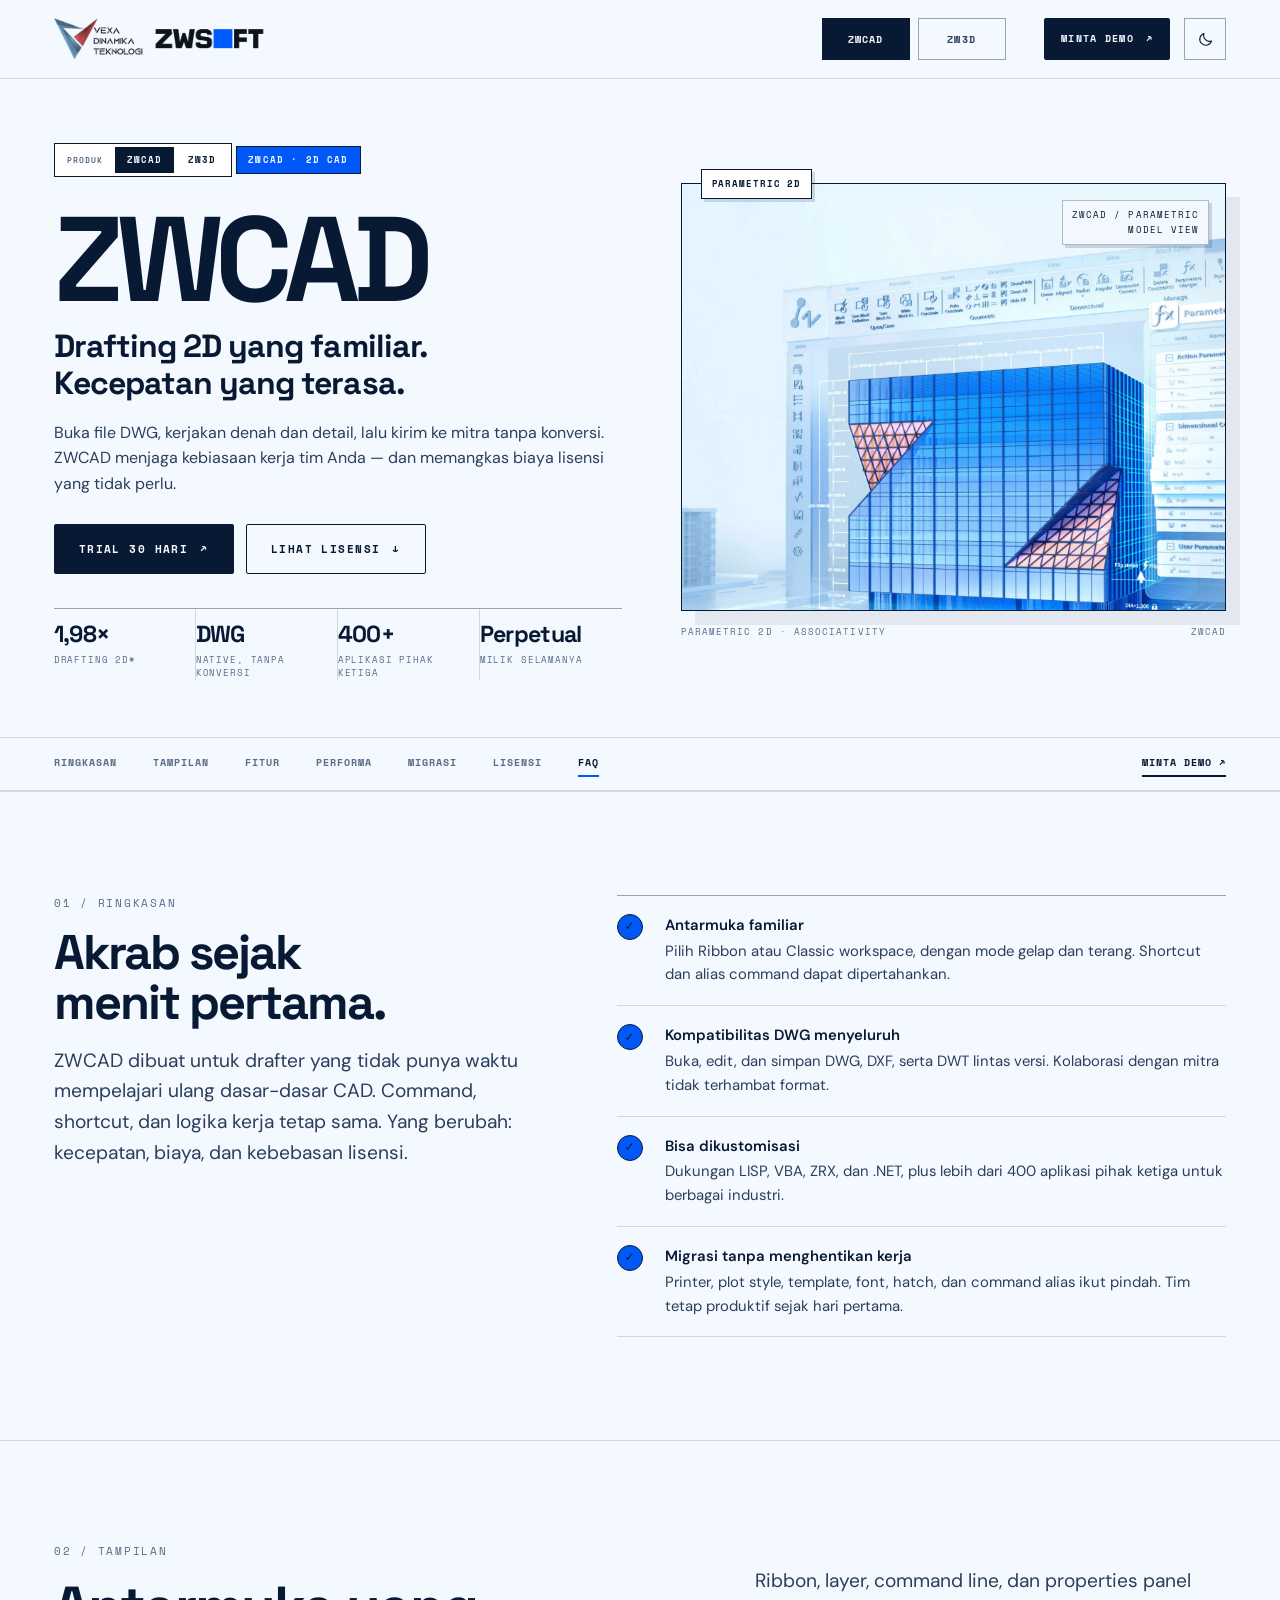
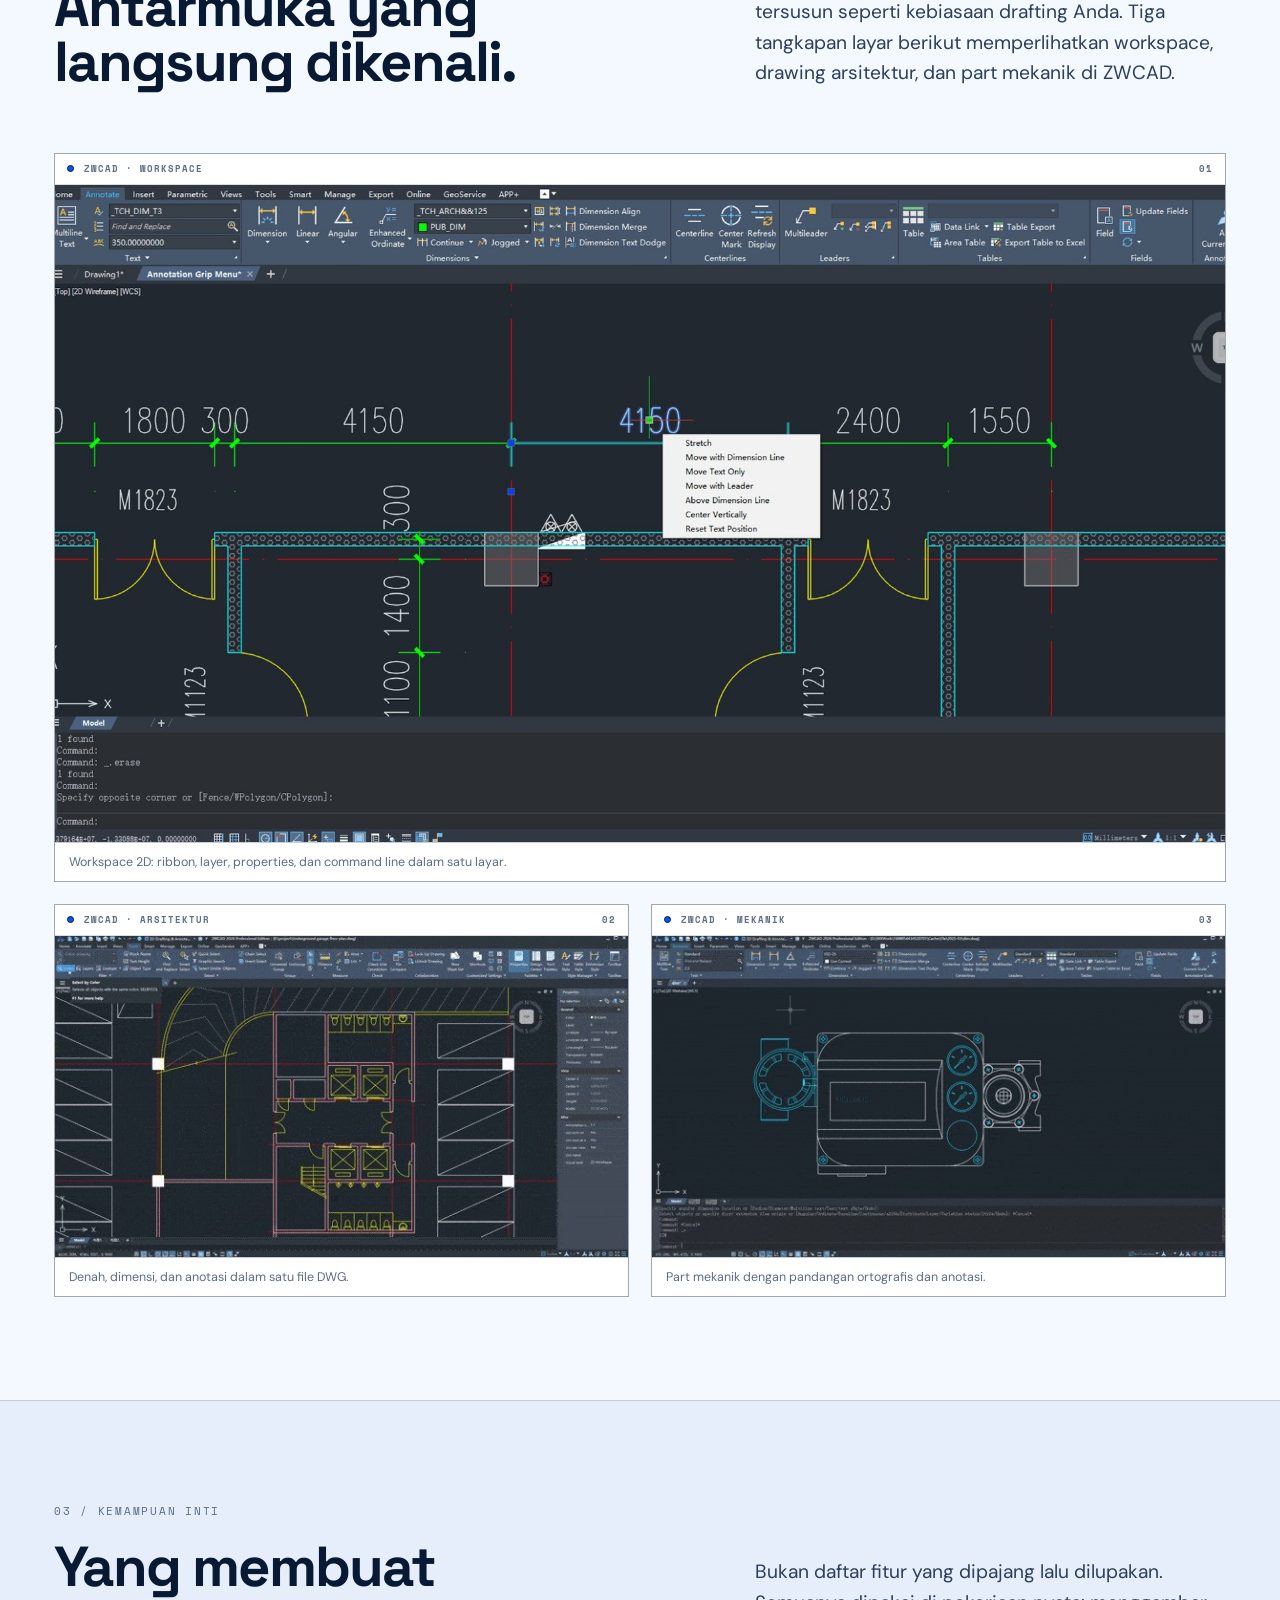
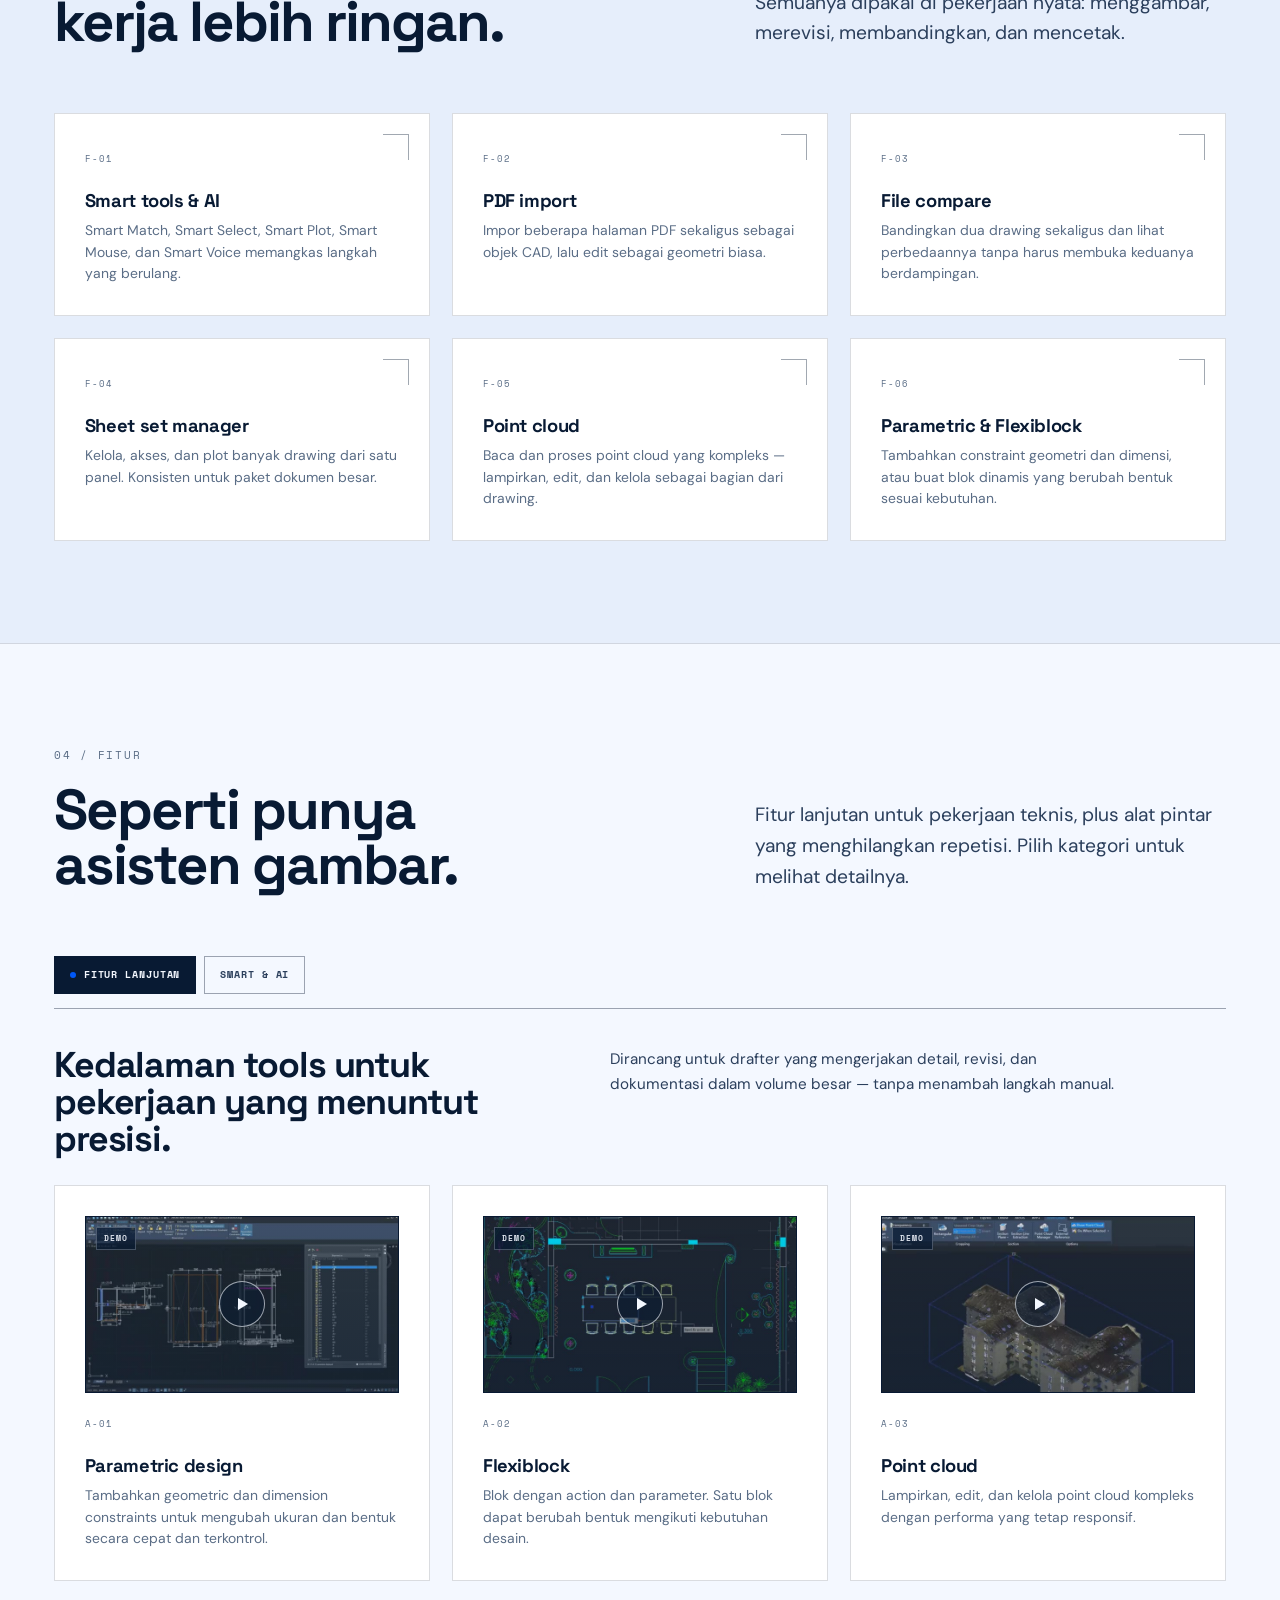
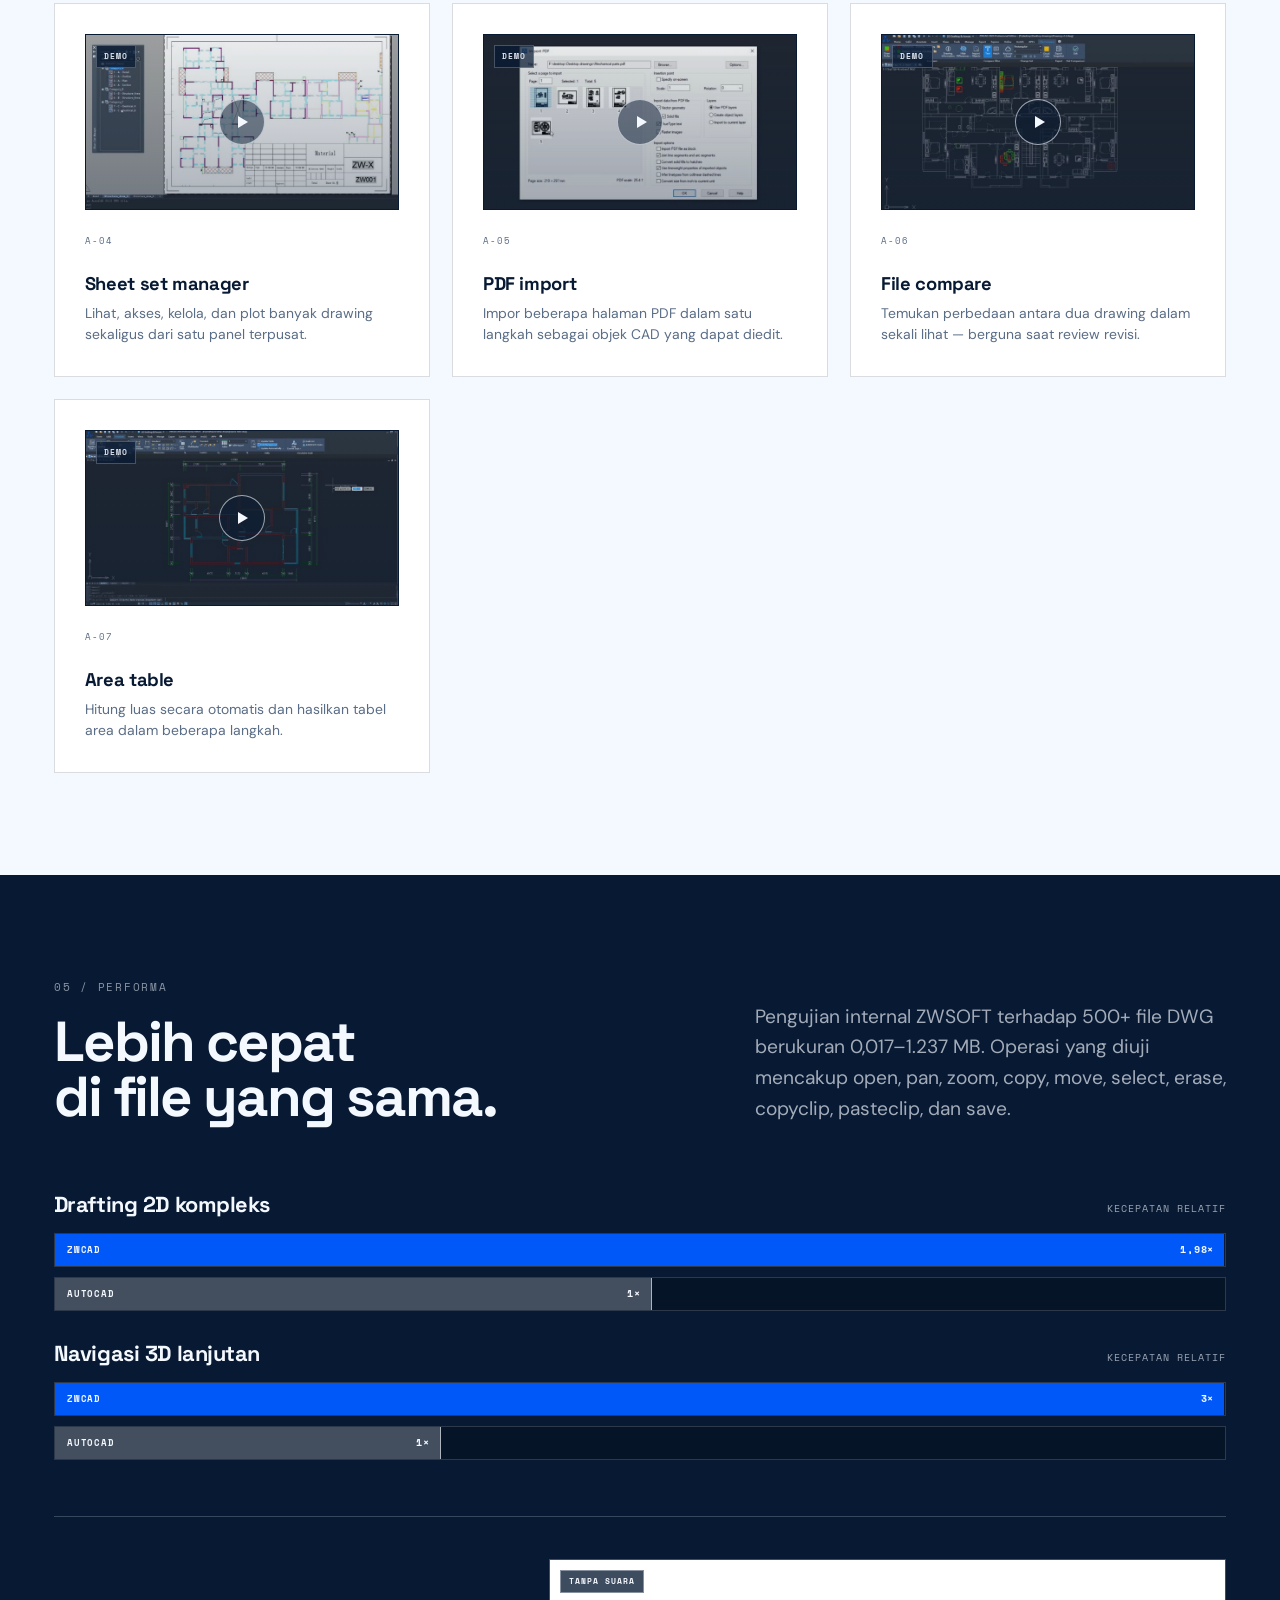
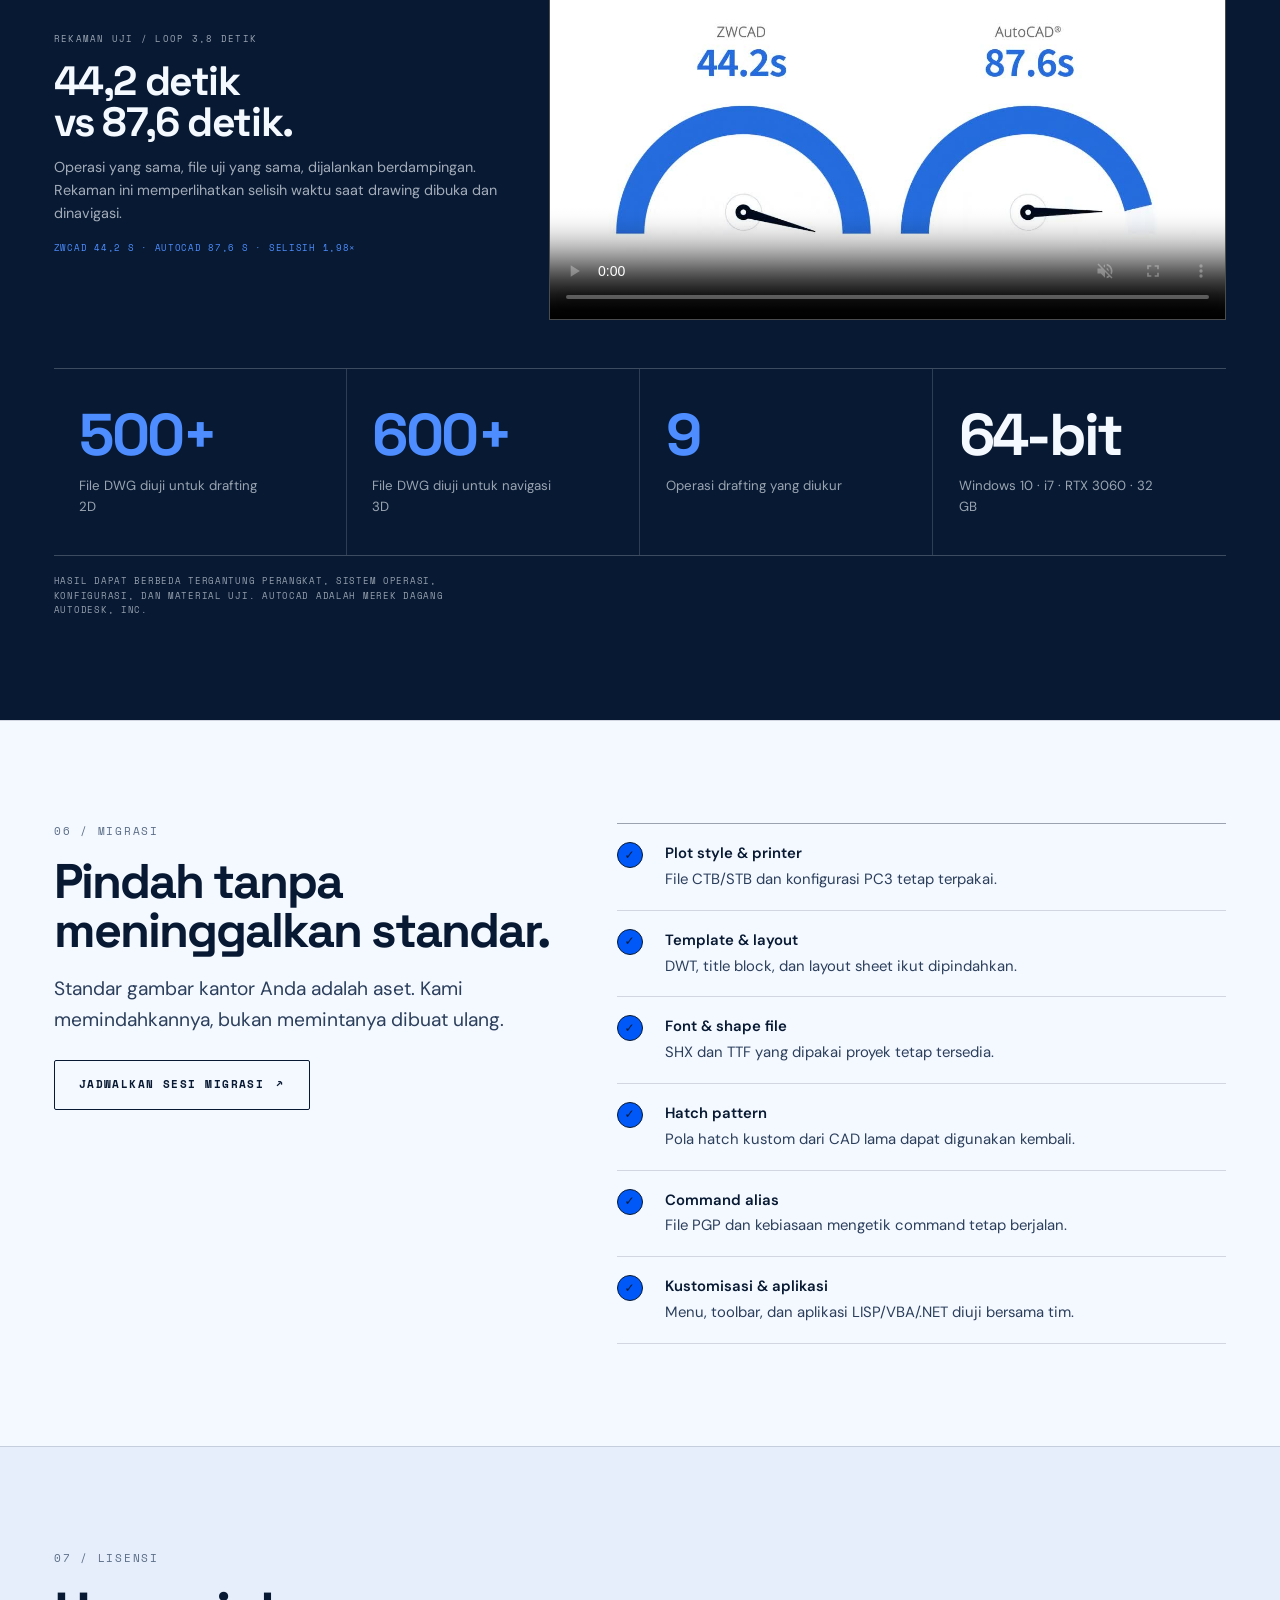
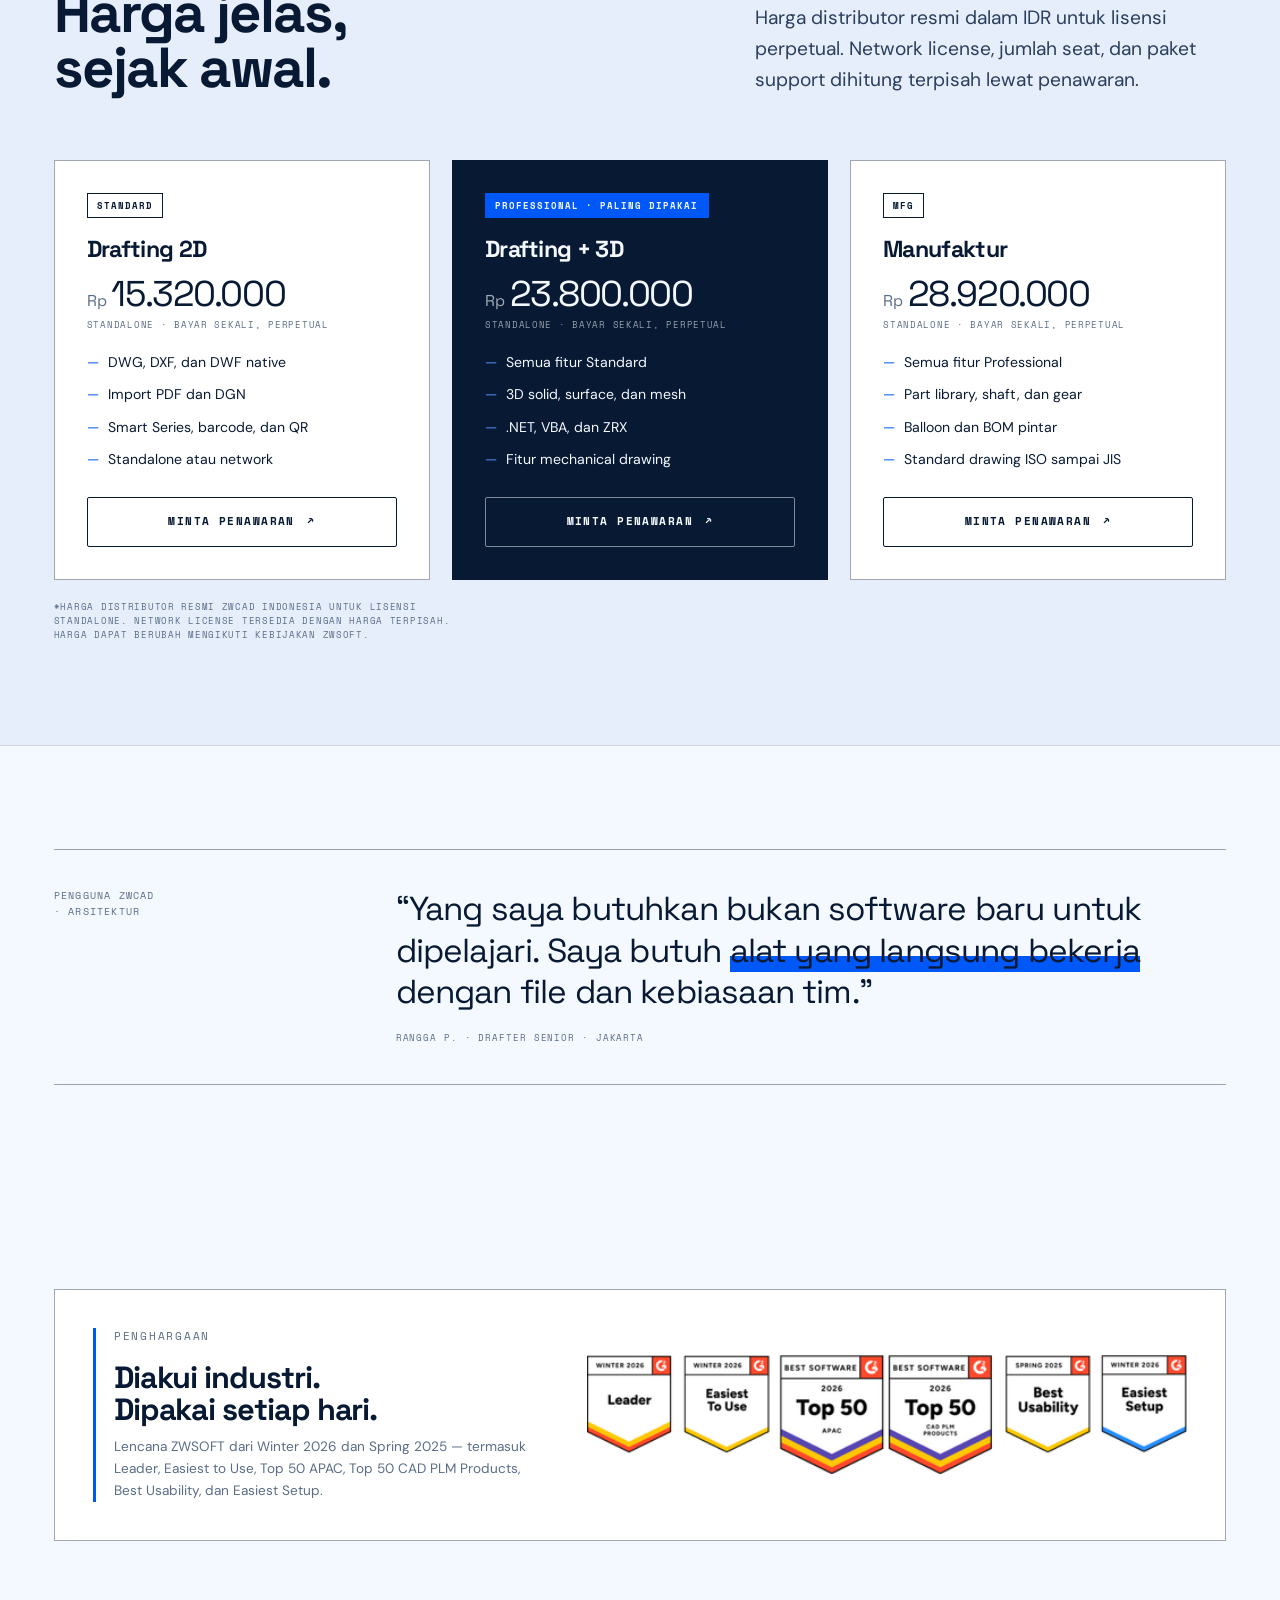
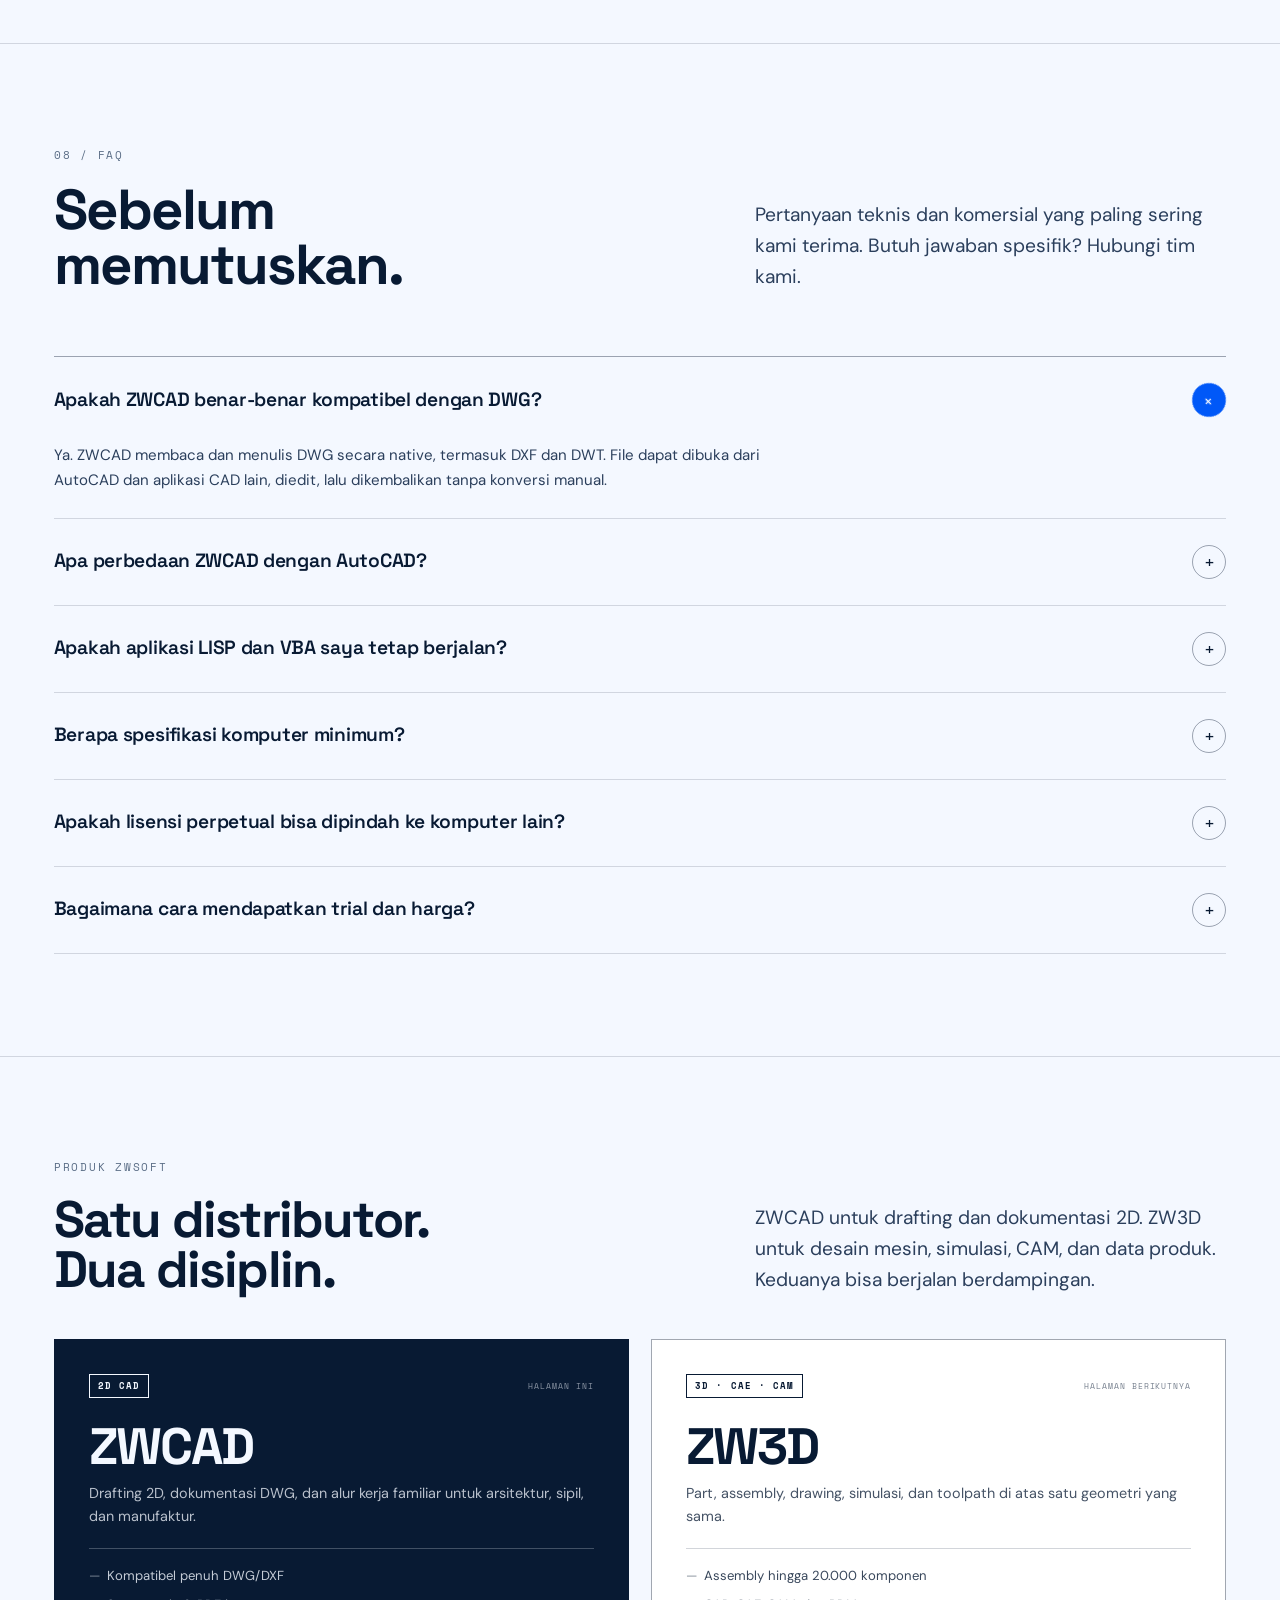
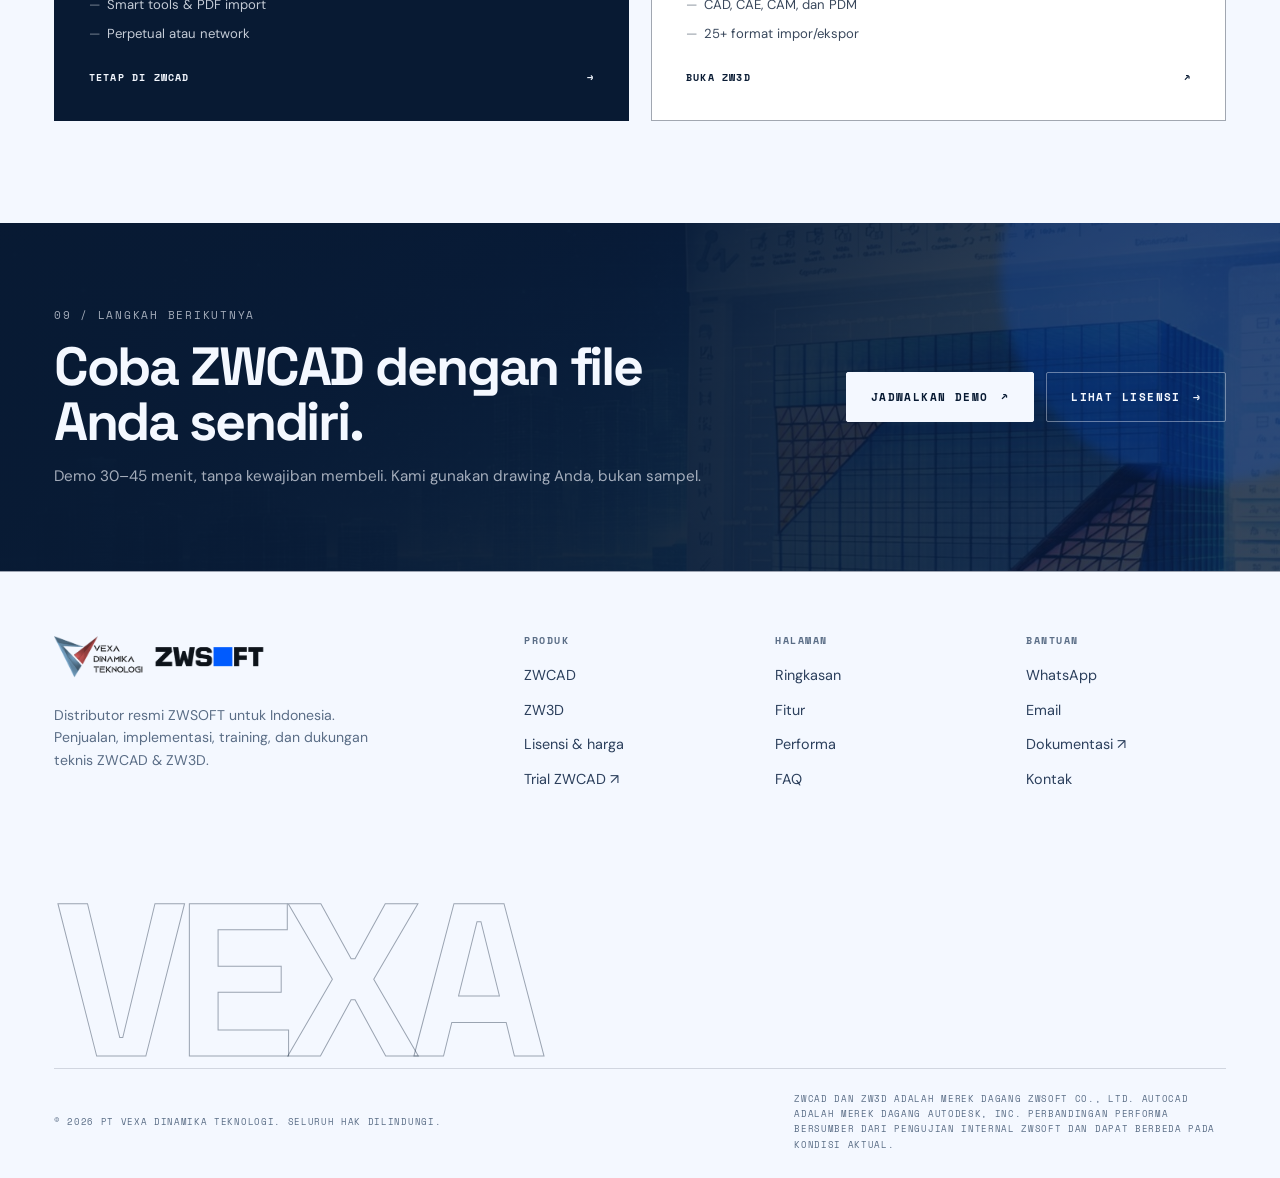
==== commit e49ce56a: "Replace ZWCAD hero illustration with official ZWSOFT banner crop" ====
--- a/index.html
+++ b/index.html
@@ -280,137 +280,13 @@
           </div>
 
           <div class="page-hero__art reveal" data-parallax>
-            <span class="bp-tag bp-tag--top">DWG NATIVE</span>
-            <div class="blueprint">
-              <div class="bp-caption">SHEET 01 / REV B<br>ZWCAD</div>
-              <svg viewBox="0 0 560 470" role="img" aria-label="Gambar teknik pelat mesin dengan dimensi, slot, lubang, dan potongan A-A">
-                <defs>
-                  <pattern id="hatch" width="8" height="8" patternUnits="userSpaceOnUse" patternTransform="rotate(45)">
-                    <line x1="0" y1="0" x2="0" y2="8" stroke="rgba(8,26,51,.38)" stroke-width="1"/>
-                  </pattern>
-                </defs>
-
-                <text x="30" y="30" class="bp-text bp-text--strong">DRAWING / PLATE-204</text>
-
-                <!-- plate -->
-                <rect x="120" y="100" width="280" height="180" rx="8" class="bp-line draw-path" style="--len:940"/>
-                <rect x="132" y="112" width="256" height="156" rx="4" class="bp-faint"/>
-
-                <!-- slots -->
-                <rect x="214" y="148" width="72" height="20" rx="10" class="bp-line" fill="#0058f8" fill-opacity=".28"/>
-                <rect x="214" y="212" width="72" height="20" rx="10" class="bp-line"/>
-
-                <!-- holes -->
-                <g class="bp-line">
-                  <circle cx="152" cy="132" r="9"/>
-                  <circle cx="368" cy="132" r="9"/>
-                  <circle cx="152" cy="248" r="9"/>
-                  <circle cx="368" cy="248" r="9"/>
-                </g>
-
-                <!-- hole centerlines -->
-                <g class="bp-faint">
-                  <line x1="138" y1="132" x2="166" y2="132"/><line x1="152" y1="118" x2="152" y2="146"/>
-                  <line x1="354" y1="132" x2="382" y2="132"/><line x1="368" y1="118" x2="368" y2="146"/>
-                  <line x1="138" y1="248" x2="166" y2="248"/><line x1="152" y1="234" x2="152" y2="262"/>
-                  <line x1="354" y1="248" x2="382" y2="248"/><line x1="368" y1="234" x2="368" y2="262"/>
-                </g>
-
-                <!-- main centerlines -->
-                <g class="bp-faint" stroke-dasharray="12 4 2 4">
-                  <line x1="100" y1="190" x2="440" y2="190"/>
-                  <line x1="250" y1="88" x2="250" y2="292"/>
-                </g>
-
-                <!-- top dimension -->
-                <g class="bp-thin">
-                  <line x1="120" y1="74" x2="400" y2="74"/>
-                  <line x1="114" y1="80" x2="126" y2="68"/>
-                  <line x1="394" y1="80" x2="406" y2="68"/>
-                </g>
-                <text x="260" y="68" text-anchor="middle" class="bp-text">300</text>
-
-                <!-- left dimension -->
-                <g class="bp-thin">
-                  <line x1="72" y1="100" x2="72" y2="280"/>
-                  <line x1="66" y1="106" x2="78" y2="94"/>
-                  <line x1="66" y1="274" x2="78" y2="262"/>
-                </g>
-                <text x="64" y="190" text-anchor="middle" class="bp-text" transform="rotate(-90 64 190)">180</text>
-
-                <!-- bottom hole spacing -->
-                <g class="bp-thin">
-                  <line x1="152" y1="306" x2="368" y2="306"/>
-                  <line x1="146" y1="312" x2="158" y2="300"/>
-                  <line x1="362" y1="312" x2="374" y2="300"/>
-                  <line x1="152" y1="262" x2="152" y2="306" stroke-dasharray="3 3" opacity=".5"/>
-                  <line x1="368" y1="262" x2="368" y2="306" stroke-dasharray="3 3" opacity=".5"/>
-                </g>
-                <text x="260" y="300" text-anchor="middle" class="bp-text">220</text>
-
-                <!-- right hole spacing -->
-                <g class="bp-thin">
-                  <line x1="426" y1="132" x2="426" y2="248"/>
-                  <line x1="420" y1="138" x2="432" y2="126"/>
-                  <line x1="420" y1="242" x2="432" y2="230"/>
-                  <line x1="382" y1="132" x2="426" y2="132" stroke-dasharray="3 3" opacity=".5"/>
-                  <line x1="382" y1="248" x2="426" y2="248" stroke-dasharray="3 3" opacity=".5"/>
-                </g>
-                <text x="438" y="190" text-anchor="middle" class="bp-text" transform="rotate(90 438 190)">120</text>
-
-                <!-- callouts -->
-                <g class="bp-thin">
-                  <line x1="368" y1="132" x2="452" y2="92"/>
-                  <circle cx="368" cy="132" r="15" stroke-dasharray="3 3"/>
-                  <line x1="286" y1="168" x2="296" y2="188"/>
-                </g>
-                <text x="455" y="88" class="bp-text bp-text--accent">4× Ø 18</text>
-                <rect x="294" y="192" width="96" height="10" class="bp-fill-paper"/>
-                <text x="298" y="200" class="bp-text">2× SLOT 72×20</text>
-
-                <!-- section markers -->
-                <g class="bp-thin">
-                  <line x1="120" y1="190" x2="99" y2="190"/>
-                  <circle cx="90" cy="190" r="8"/>
-                </g>
-                <text x="90" y="193" text-anchor="middle" class="bp-text bp-text--strong">A</text>
-                <g class="bp-accent-dash">
-                  <circle cx="152" cy="248" r="17"/>
-                </g>
-                <text x="128" y="278" class="bp-text bp-text--strong">B</text>
-
-                <!-- section view -->
-                <text x="120" y="336" class="bp-text bp-text--strong">SECTION A–A</text>
-                <rect x="120" y="344" width="280" height="44" class="bp-line"/>
-                <rect x="121" y="345" width="278" height="42" fill="url(#hatch)" opacity=".65"/>
-                <line x1="120" y1="366" x2="400" y2="366" class="bp-faint" stroke-dasharray="10 3 2 3"/>
-
-                <!-- tolerance table -->
-                <g>
-                  <rect x="70" y="402" width="202" height="44" class="bp-line"/>
-                  <line x1="70" y1="418" x2="272" y2="418" class="bp-thin"/>
-                  <line x1="70" y1="432" x2="272" y2="432" class="bp-thin"/>
-                  <line x1="188" y1="418" x2="188" y2="446" class="bp-thin"/>
-                  <text x="77" y="412" class="bp-text bp-text--strong">TOLERANCE</text>
-                  <text x="77" y="428" class="bp-text">LINEAR ±0.05</text>
-                  <text x="195" y="428" class="bp-text">MAT: AL 6061</text>
-                  <text x="77" y="442" class="bp-text">ANGULAR ±0.5°</text>
-                  <text x="195" y="442" class="bp-text">FINISH: ANODIZE</text>
-                </g>
-
-                <!-- title block -->
-                <g>
-                  <rect x="296" y="402" width="174" height="44" class="bp-line"/>
-                  <line x1="296" y1="424" x2="470" y2="424" class="bp-thin"/>
-                  <line x1="410" y1="424" x2="410" y2="446" class="bp-thin"/>
-                  <text x="303" y="416" class="bp-text bp-text--strong">PT VEXA / ZWCAD</text>
-                  <text x="303" y="438" class="bp-text">PLATE-204 / REV B</text>
-                  <text x="418" y="438" class="bp-text">1:2</text>
-                </g>
-              </svg>
+            <span class="bp-tag bp-tag--top">PARAMETRIC 2D</span>
+            <div class="blueprint blueprint--media">
+              <img class="blueprint__img" src="assets/img/zwcad-hero.webp" alt="Fasad bangunan parametrik di ZWCAD: model 2D dengan dimensi, constraint, dan Parameters Manager" width="1530" height="1200" fetchpriority="high" decoding="async">
+              <div class="bp-caption">ZWCAD / PARAMETRIC<br>MODEL VIEW</div>
             </div>
             <div class="hero__art-note">
-              <span>Drafting · anotasi · layout</span>
+              <span>Parametric 2D · associativity</span>
               <span>ZWCAD</span>
             </div>
           </div>
--- a/assets/css/main.css
+++ b/assets/css/main.css
@@ -535,6 +535,33 @@
   line-height: 1.7;
 }
 
+/* Hero media: an official ZWSOFT still replaces the drawn blueprint.
+   The plate keeps its hard border and offset shadow, but the grid and the
+   inner rule are dropped so the render sits edge to edge. */
+.blueprint--media {
+  background-image: none;
+  background-color: var(--ink);
+}
+
+.blueprint--media::before { display: none; }
+
+.blueprint__img {
+  display: block;
+  width: 100%;
+  height: auto;
+  aspect-ratio: 1530 / 1200;
+  object-fit: cover;
+}
+
+.blueprint--media .bp-caption {
+  padding: 6px 9px;
+  background: rgba(244, 248, 255, 0.94);
+  border: 1px solid rgba(8, 26, 51, 0.28);
+  box-shadow: 3px 3px 0 rgba(8, 26, 51, 0.16);
+  color: var(--night);
+  z-index: 2;
+}
+
 /* Drawing animation */
 .draw-path {
   stroke-dasharray: var(--len, 1200);
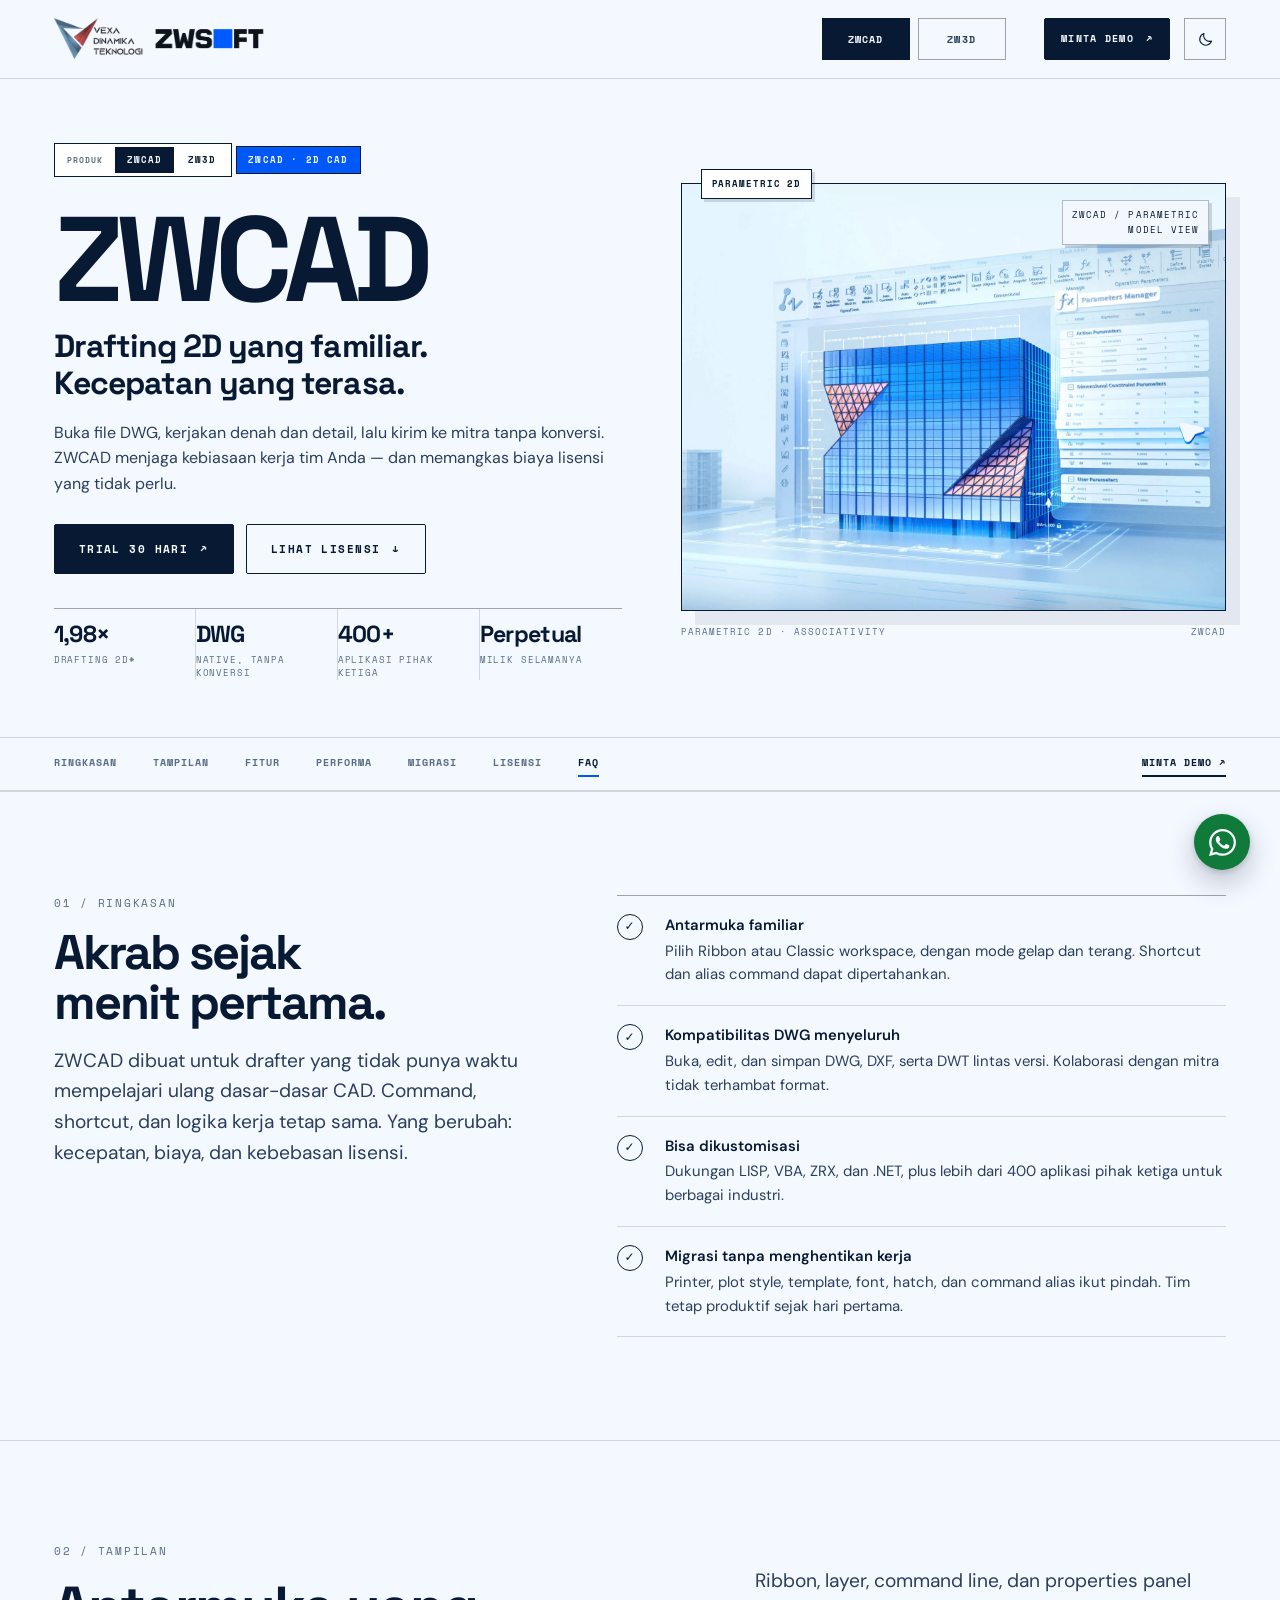
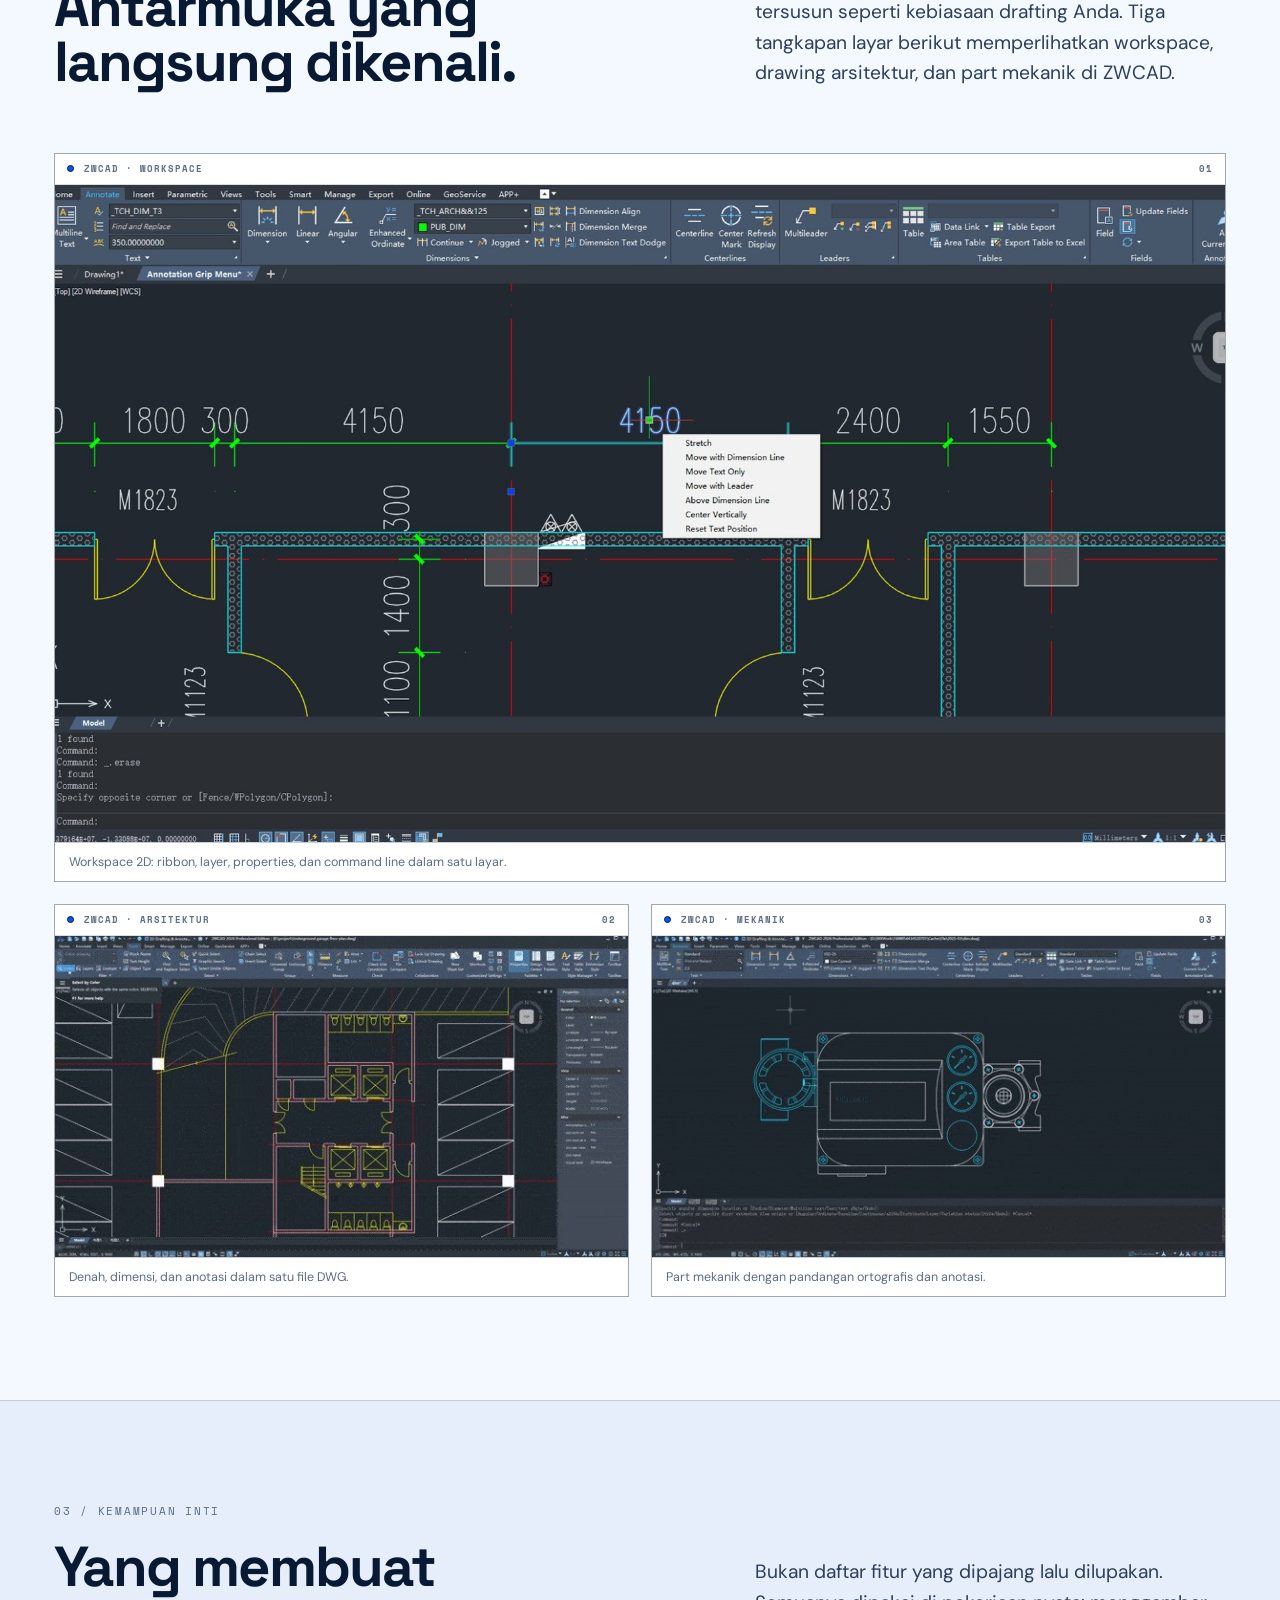
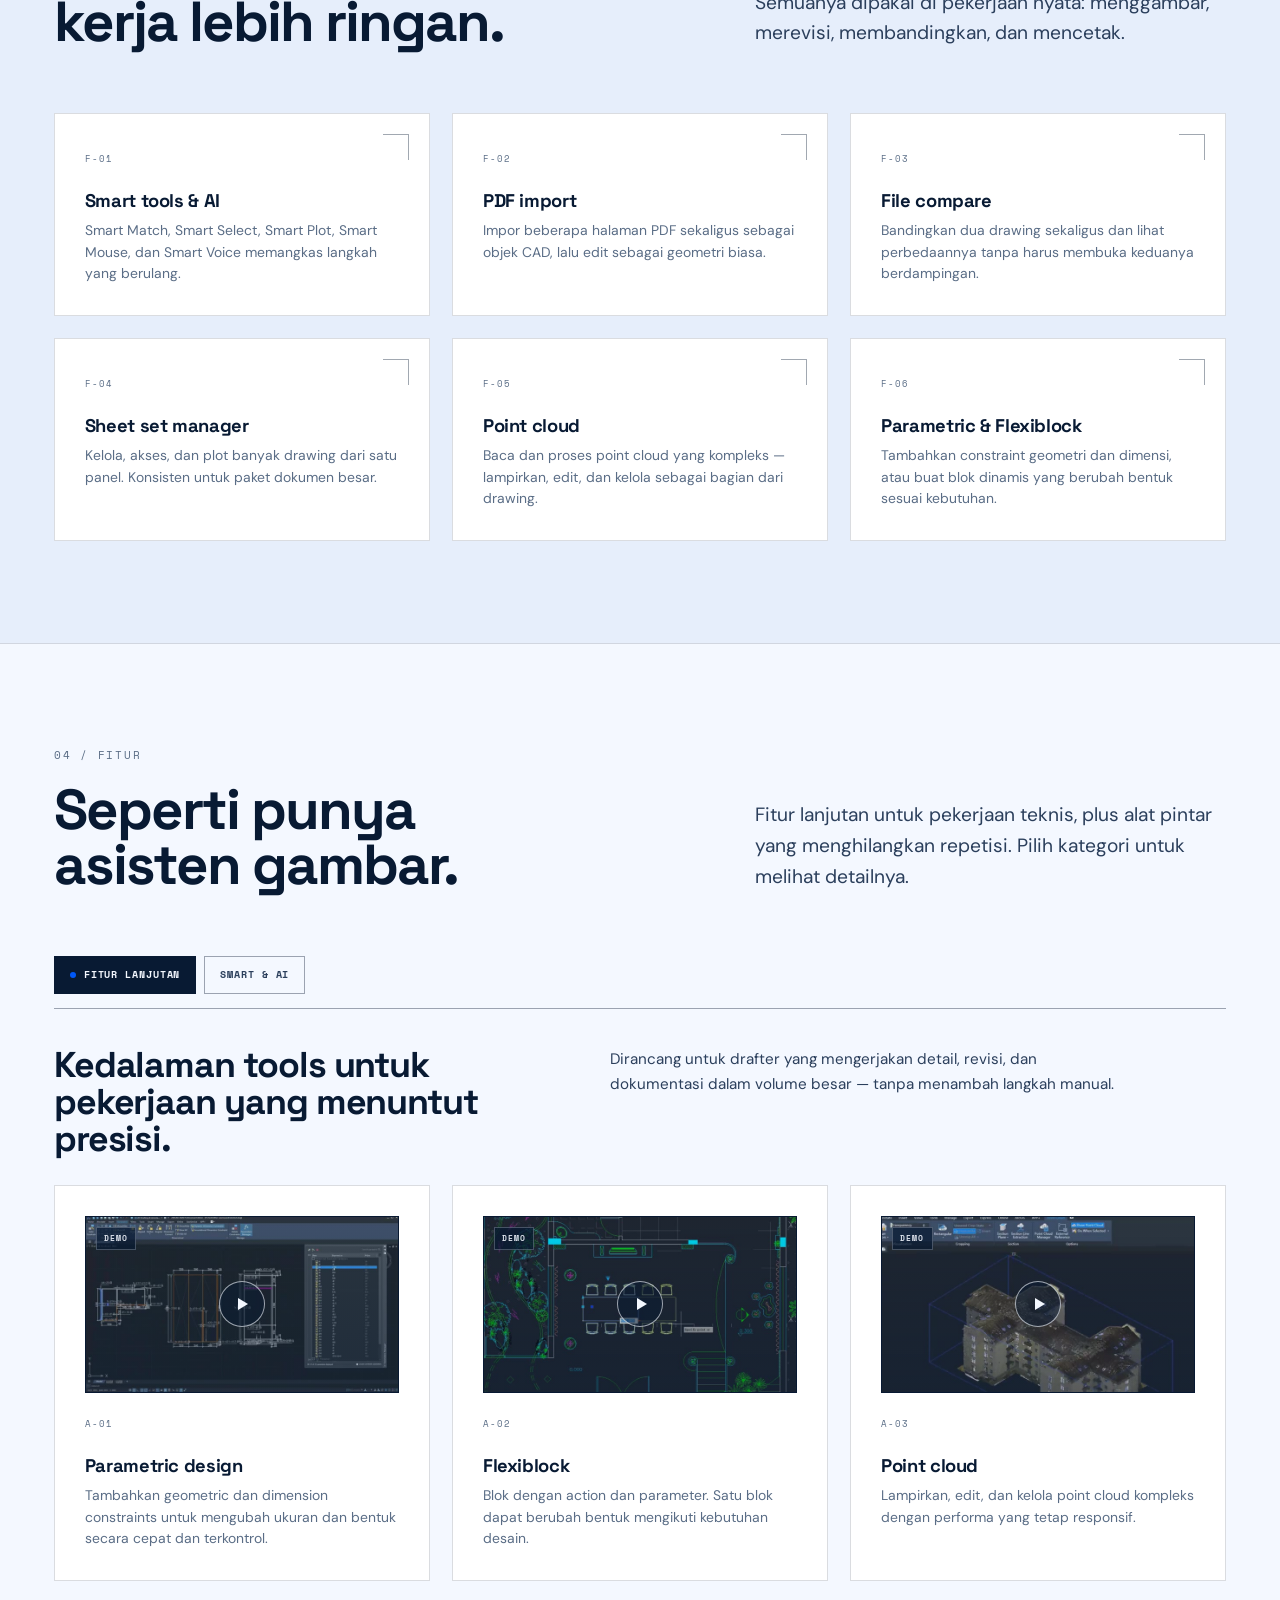
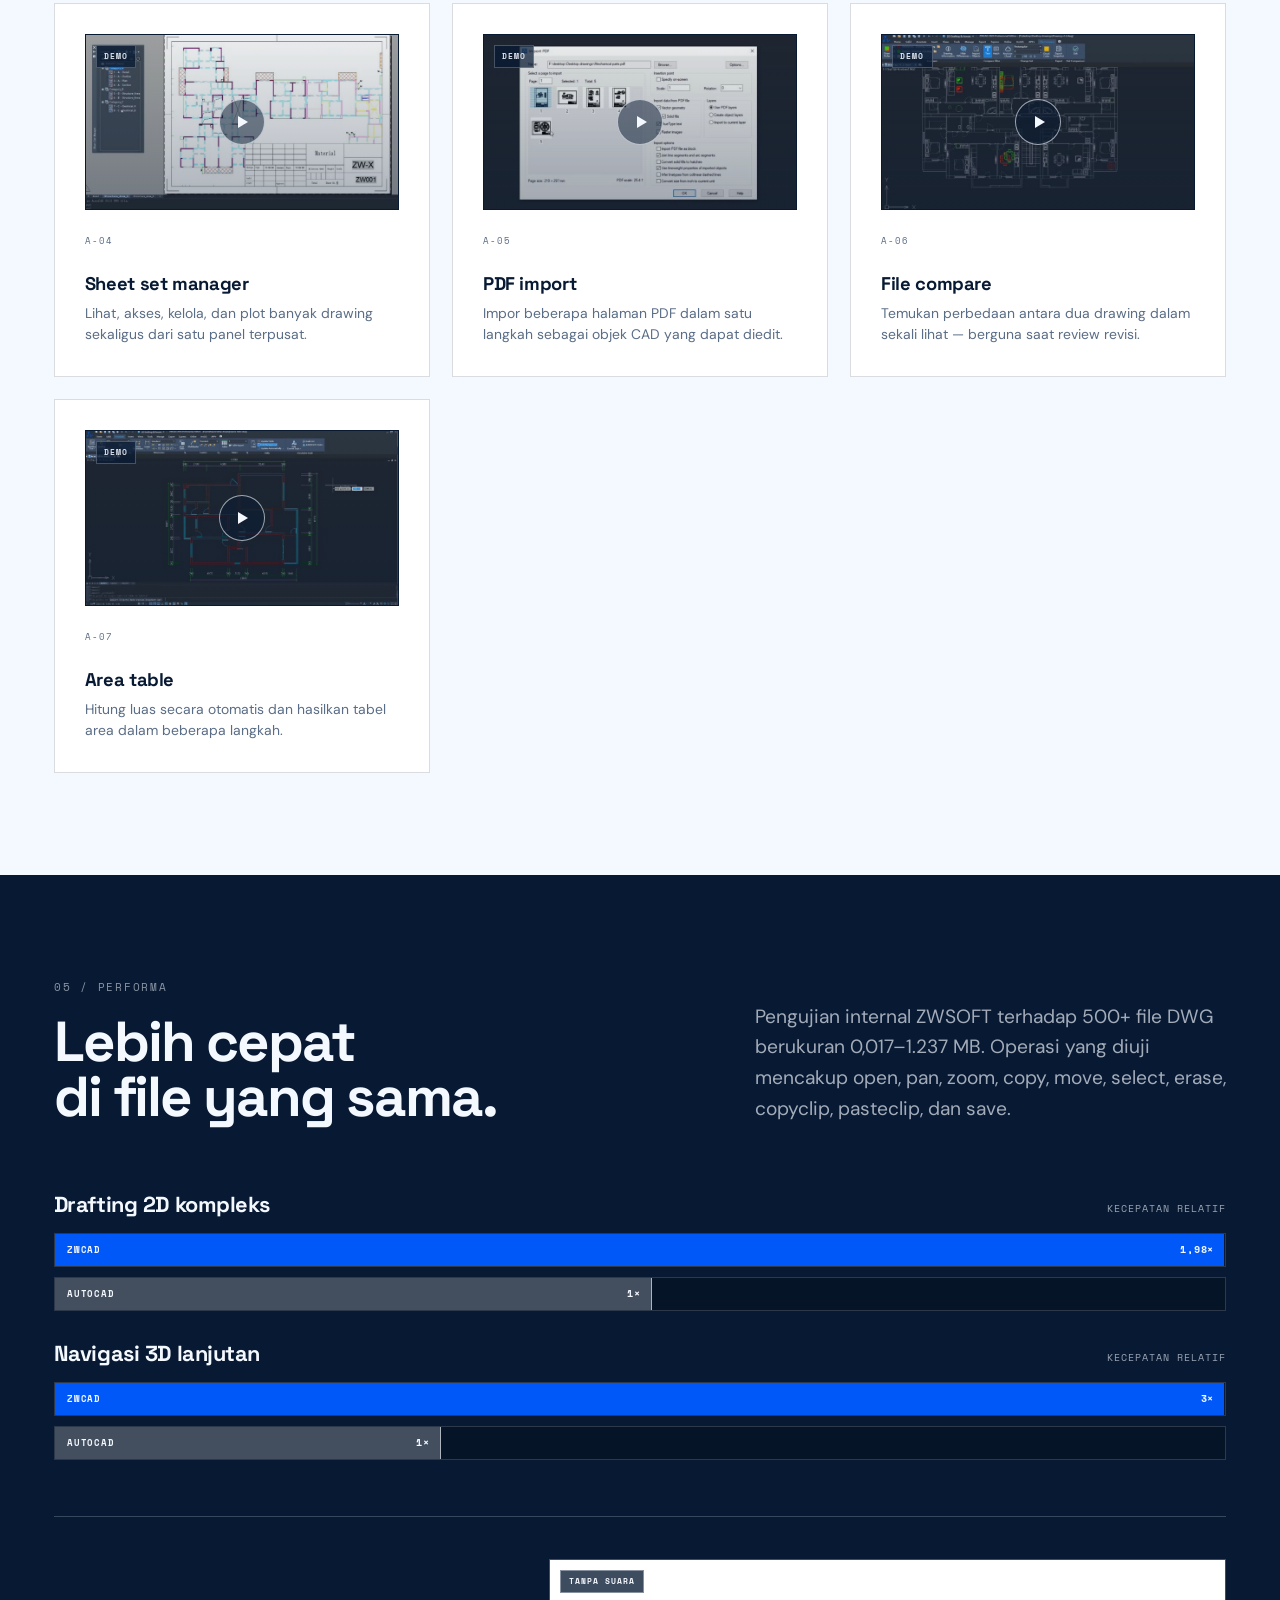
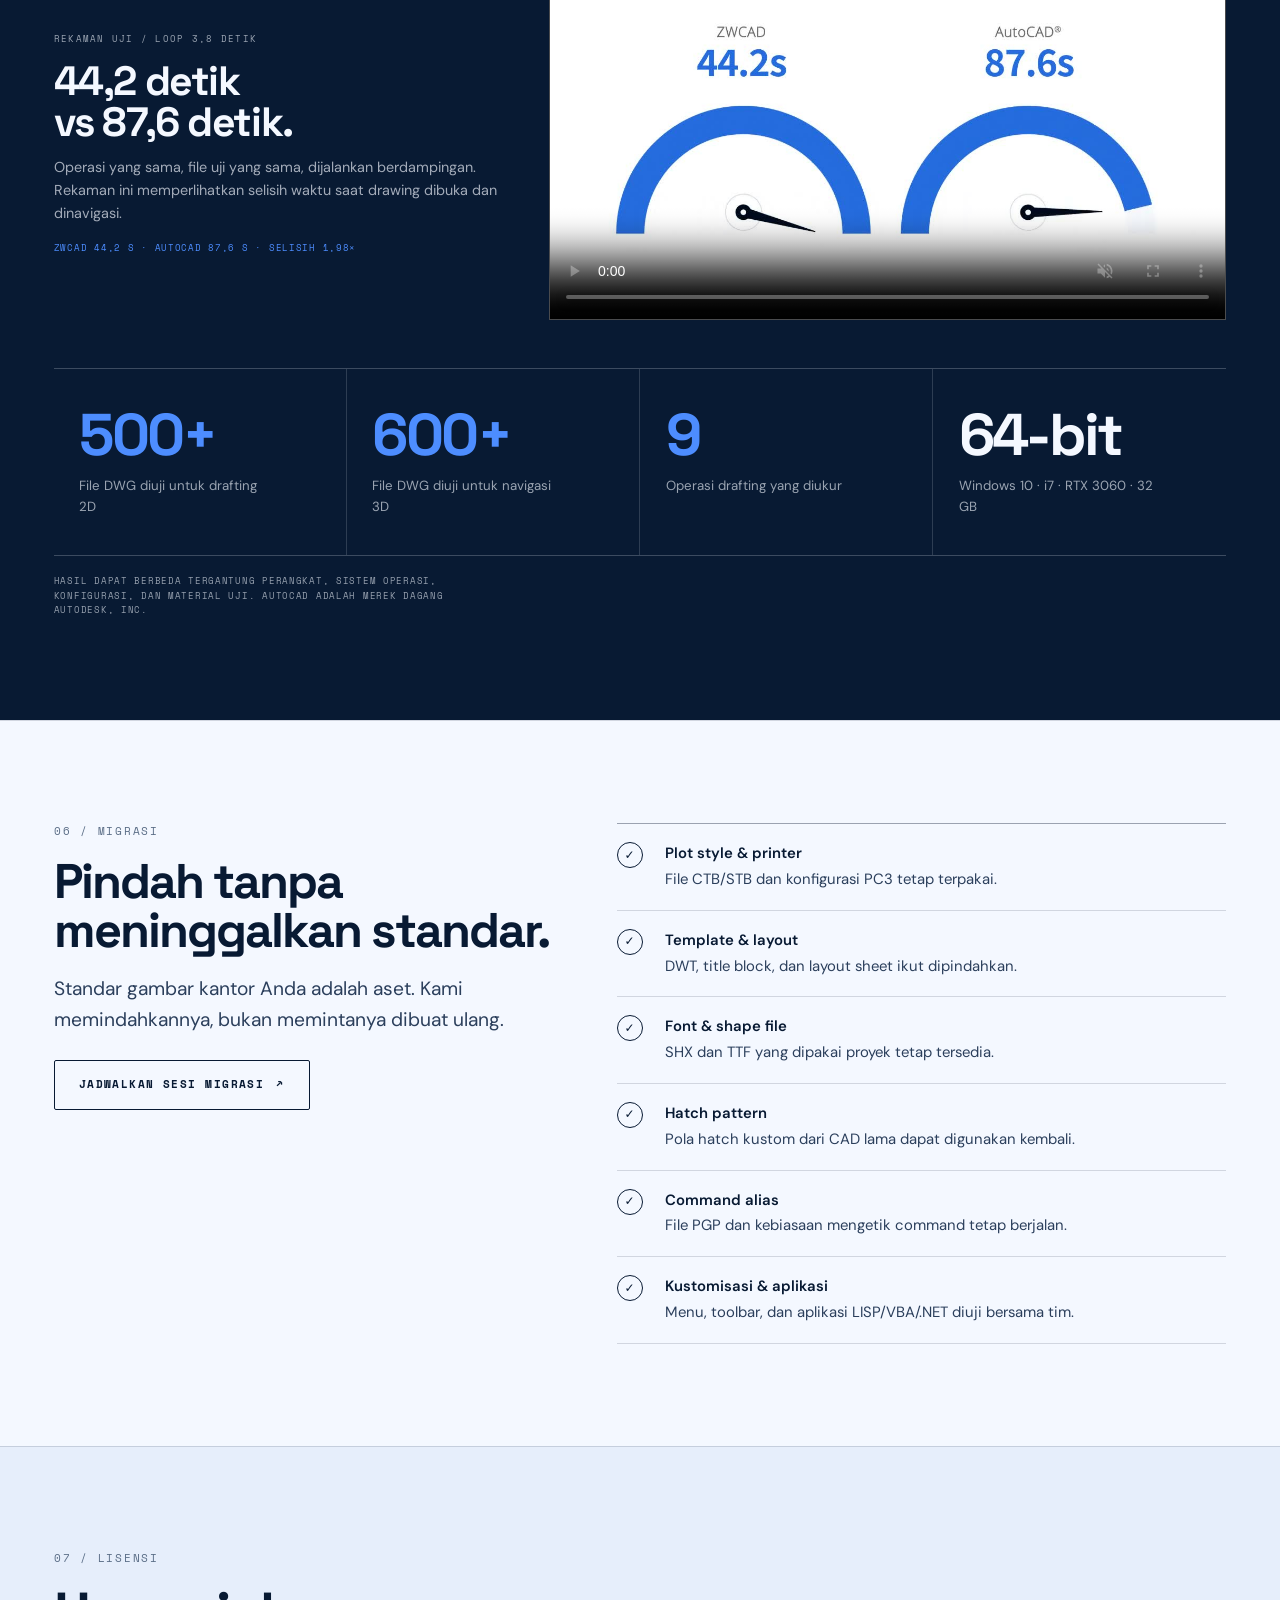
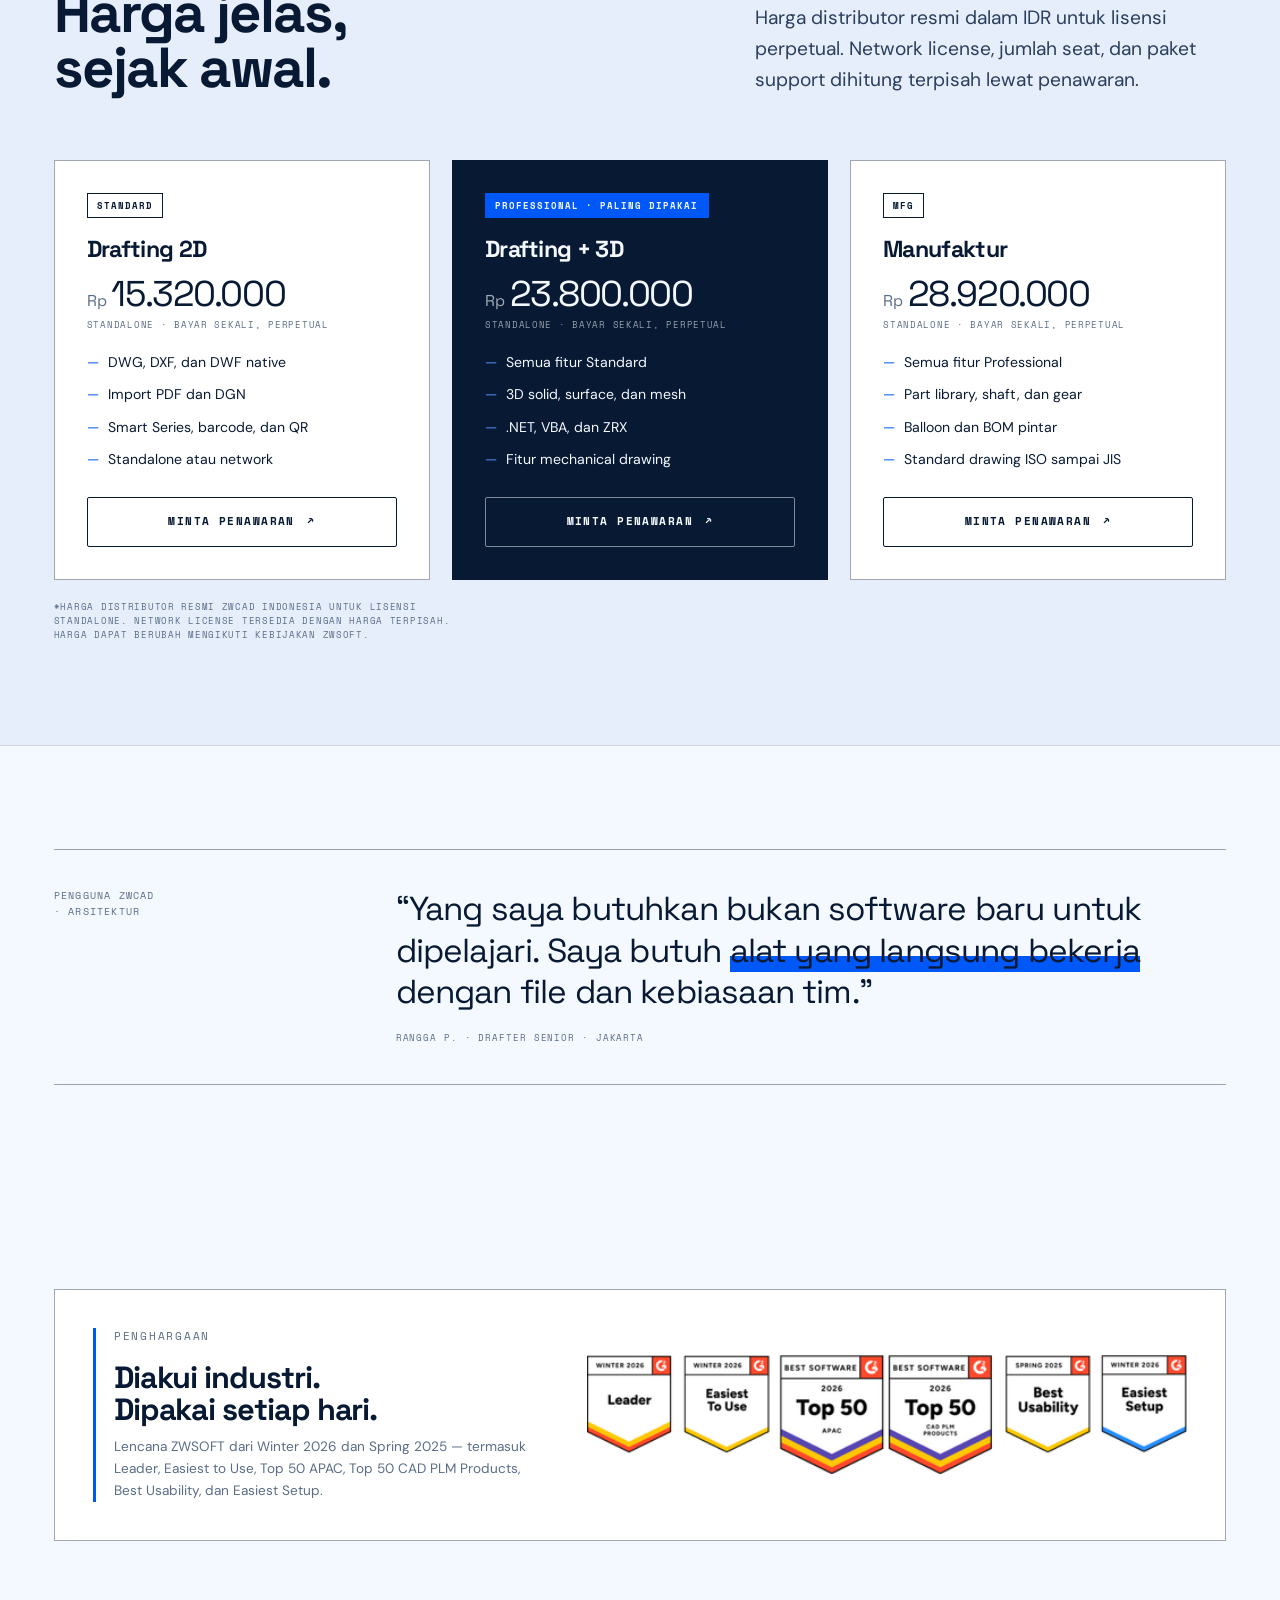
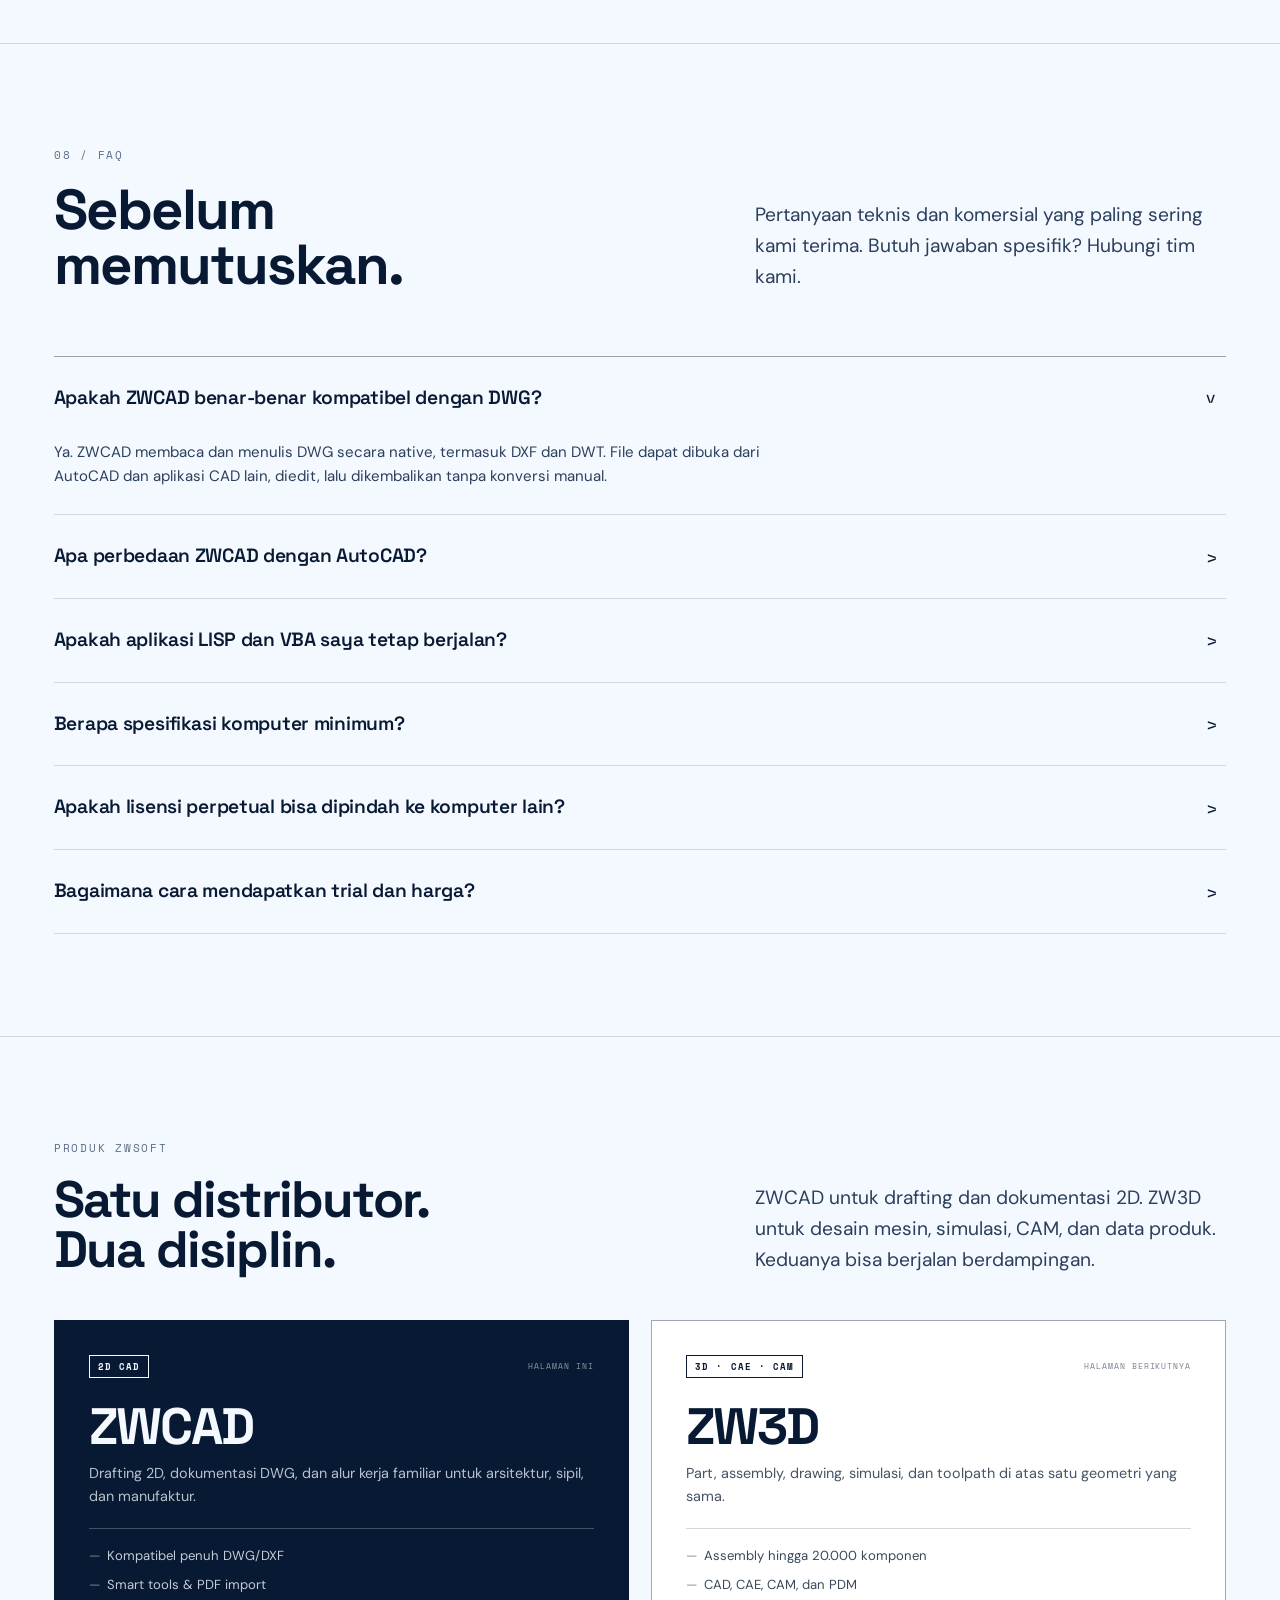
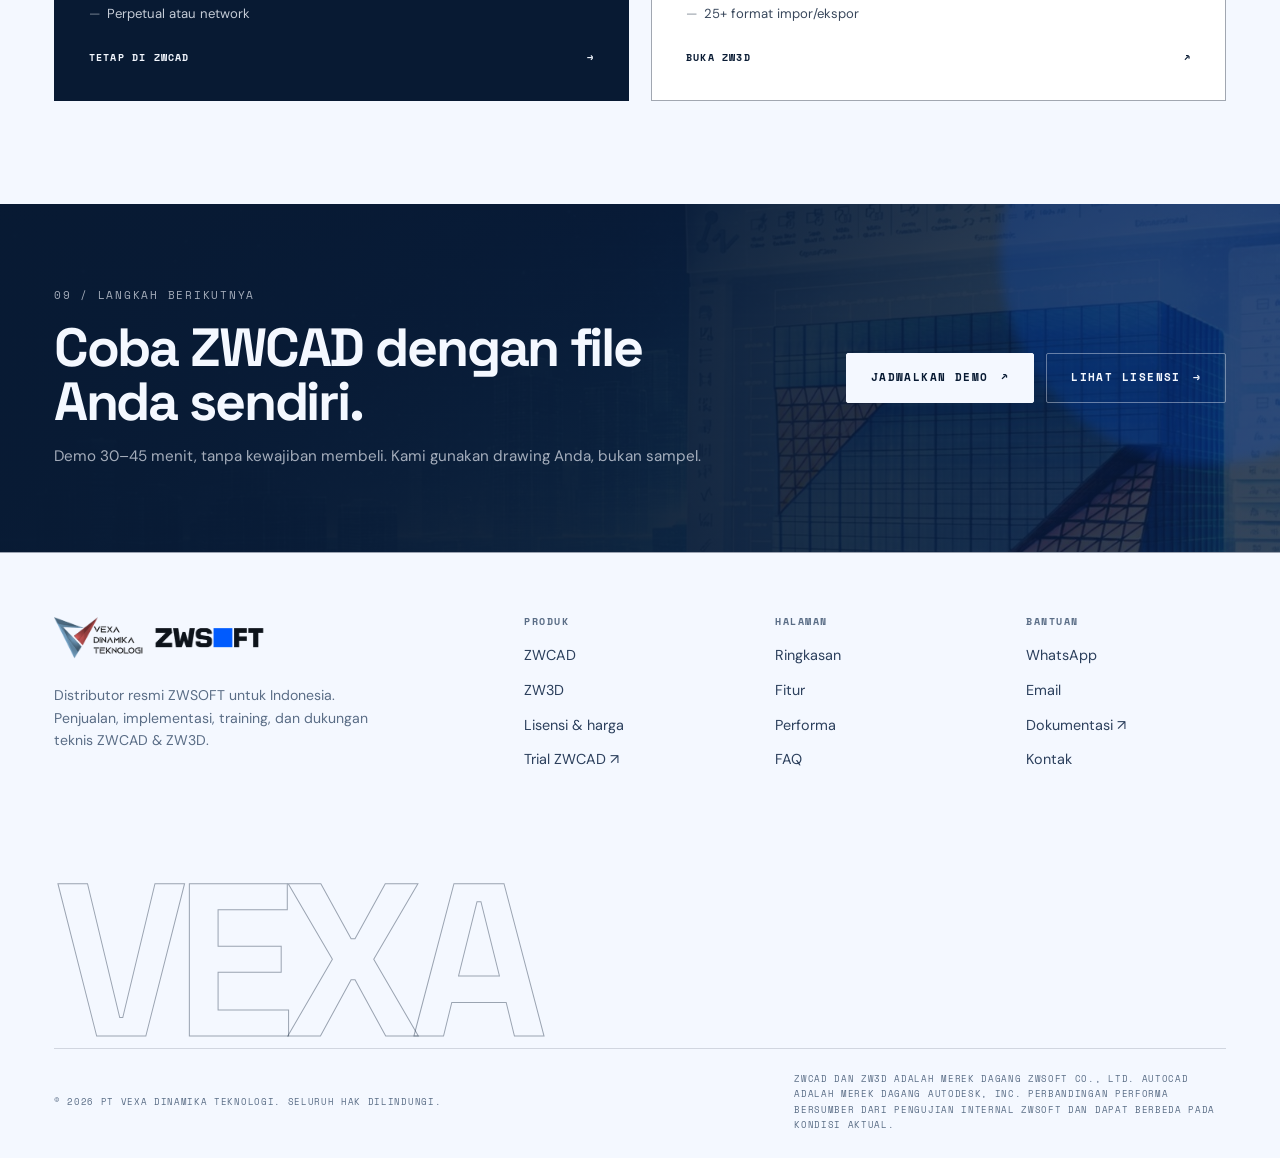
==== commit 8d67c9c6: "Add floating WhatsApp button" ====
--- a/index.html
+++ b/index.html
@@ -1037,6 +1037,13 @@
     </div>
   </div>
 
+  <!-- ===== FLOATING WHATSAPP ===== -->
+  <a class="wa-float" href="https://wa.me/6281902244660?text=Halo%20Vexa%2C%20saya%20ingin%20bertanya%20tentang%20ZWCAD." target="_blank" rel="noopener"
+     aria-label="Chat WhatsApp dengan tim Vexa tentang ZWCAD">
+    <span class="wa-float__icon"><svg viewBox="0 0 24 24" focusable="false" aria-hidden="true"><path d="M17.472 14.382c-.297-.149-1.758-.867-2.03-.967-.273-.099-.471-.148-.67.15-.197.297-.767.966-.94 1.164-.173.199-.347.223-.644.075-.297-.15-1.255-.463-2.39-1.475-.883-.788-1.48-1.761-1.653-2.059-.173-.297-.018-.458.13-.606.134-.133.298-.347.446-.52.149-.174.198-.298.298-.497.099-.198.05-.371-.025-.52-.075-.149-.669-1.612-.916-2.207-.242-.579-.487-.5-.669-.51-.173-.008-.371-.01-.57-.01-.198 0-.52.074-.792.372-.272.297-1.04 1.016-1.04 2.479 0 1.462 1.065 2.875 1.213 3.074.149.198 2.096 3.2 5.077 4.487.709.306 1.262.489 1.694.625.712.227 1.36.195 1.871.118.571-.085 1.758-.719 2.006-1.413.248-.694.248-1.289.173-1.413-.074-.124-.272-.198-.57-.347m-5.421 7.403h-.004a9.87 9.87 0 0 1-5.031-1.378l-.361-.214-3.741.982.998-3.648-.235-.374a9.86 9.86 0 0 1-1.511-5.26c.001-5.45 4.436-9.884 9.888-9.884 2.64 0 5.122 1.03 6.988 2.898a9.825 9.825 0 0 1 2.893 6.994c-.003 5.45-4.437 9.884-9.885 9.884m8.413-18.297A11.815 11.815 0 0 0 12.05 0C5.495 0 .16 5.335.157 11.892c0 2.096.547 4.142 1.588 5.945L.057 24l6.305-1.654a11.882 11.882 0 0 0 5.683 1.448h.005c6.554 0 11.89-5.335 11.893-11.893a11.821 11.821 0 0 0-3.48-8.413Z"/></svg></span>
+    <span class="wa-float__label">Chat WhatsApp</span>
+  </a>
+
   <script src="assets/js/main.js"></script>
 </body>
 </html>
--- a/assets/css/main.css
+++ b/assets/css/main.css
@@ -1140,26 +1140,20 @@
 .faq summary::-webkit-details-marker { display: none; }
 
 .faq summary::after {
-  content: "+";
+  content: ">";
   flex: none;
   display: grid;
   place-items: center;
-  width: 34px;
-  height: 34px;
-  border: 1px solid var(--line-strong);
-  border-radius: 50%;
-  font-family: var(--font-mono);
-  font-size: 18px;
+  width: 28px;
+  height: 28px;
+  font-family: var(--font-mono);
+  font-size: 19px;
   font-weight: 400;
-  transition: background 0.25s, transform 0.25s var(--ease);
-}
-
-.faq details[open] summary::after {
-  background: var(--accent);
-  color: var(--on-accent);
-  border-color: var(--accent);
-  transform: rotate(45deg);
-}
+  color: var(--ink);
+  transition: transform 0.25s var(--ease);
+}
+
+.faq details[open] summary::after { transform: rotate(90deg); }
 
 .faq details p {
   padding: 0 56px 26px 0;
@@ -2028,28 +2022,21 @@
 .cap-item summary strong { color: var(--ink); font-weight: 600; }
 
 .cap-item summary::after {
-  content: "+";
+  content: ">";
   flex: none;
   display: grid;
   place-items: center;
   width: 20px;
   height: 20px;
   margin-top: 1px;
-  border: 1px solid var(--line-strong);
-  border-radius: 50%;
-  font-family: var(--font-mono);
-  font-size: 13px;
+  font-family: var(--font-mono);
+  font-size: 14px;
   line-height: 1;
   color: var(--ink);
-  transition: background 0.2s, color 0.2s, border-color 0.2s;
-}
-
-.cap-item[open] summary::after {
-  content: "−";
-  background: var(--accent);
-  border-color: var(--accent);
-  color: var(--on-accent);
-}
+  transition: transform 0.25s var(--ease);
+}
+
+.cap-item[open] summary::after { transform: rotate(90deg); }
 
 .cap-item__body {
   padding: 0 34px 14px 0;
@@ -2201,7 +2188,7 @@
   border-radius: 50%;
   font-size: 12px;
   color: var(--ink);
-  background: var(--accent);
+  background: transparent;
 }
 
 .checklist strong { display: block; color: var(--ink); font-weight: 600; margin-bottom: 2px; }
@@ -3400,3 +3387,71 @@
   white-space: nowrap;
   border: 0;
 }
+
+/* ---------- Floating WhatsApp ---------- */
+.wa-float {
+  position: fixed;
+  right: clamp(16px, 2.4vw, 30px);
+  bottom: calc(clamp(16px, 2.4vw, 30px) + env(safe-area-inset-bottom, 0px));
+  z-index: 900;
+  display: inline-flex;
+  align-items: center;
+  height: 56px;
+  border-radius: 999px;
+  background: #0f7a3a;
+  color: #ffffff;
+  text-decoration: none;
+  overflow: hidden;
+  box-shadow: 0 12px 28px rgba(8, 26, 51, 0.24), 0 2px 6px rgba(8, 26, 51, 0.16);
+  transition: background 0.2s, box-shadow 0.25s var(--ease), transform 0.25s var(--ease);
+}
+
+.wa-float:hover {
+  background: #0b6530;
+  transform: translateY(-2px);
+  box-shadow: 0 16px 34px rgba(8, 26, 51, 0.3), 0 2px 6px rgba(8, 26, 51, 0.18);
+}
+
+.wa-float:focus-visible {
+  outline: 2px solid var(--ink);
+  outline-offset: 3px;
+}
+
+.wa-float__icon {
+  display: grid;
+  place-items: center;
+  width: 56px;
+  height: 56px;
+  flex: none;
+}
+
+.wa-float__icon svg { width: 27px; height: 27px; fill: currentColor; }
+
+.wa-float__label {
+  max-width: 0;
+  padding-right: 0;
+  overflow: hidden;
+  font-family: var(--font-mono);
+  font-size: 10px;
+  letter-spacing: 0.14em;
+  text-transform: uppercase;
+  white-space: nowrap;
+  opacity: 0;
+  transition: max-width 0.3s var(--ease), opacity 0.2s, padding-right 0.3s var(--ease);
+}
+
+.wa-float:hover .wa-float__label,
+.wa-float:focus-visible .wa-float__label {
+  max-width: 200px;
+  padding-right: 22px;
+  opacity: 1;
+}
+
+@media (max-width: 700px) {
+  .wa-float__label { display: none; }
+}
+
+@media (prefers-reduced-motion: reduce) {
+  .wa-float, .wa-float__label { transition: none; }
+  .wa-float:hover { transform: none; }
+}
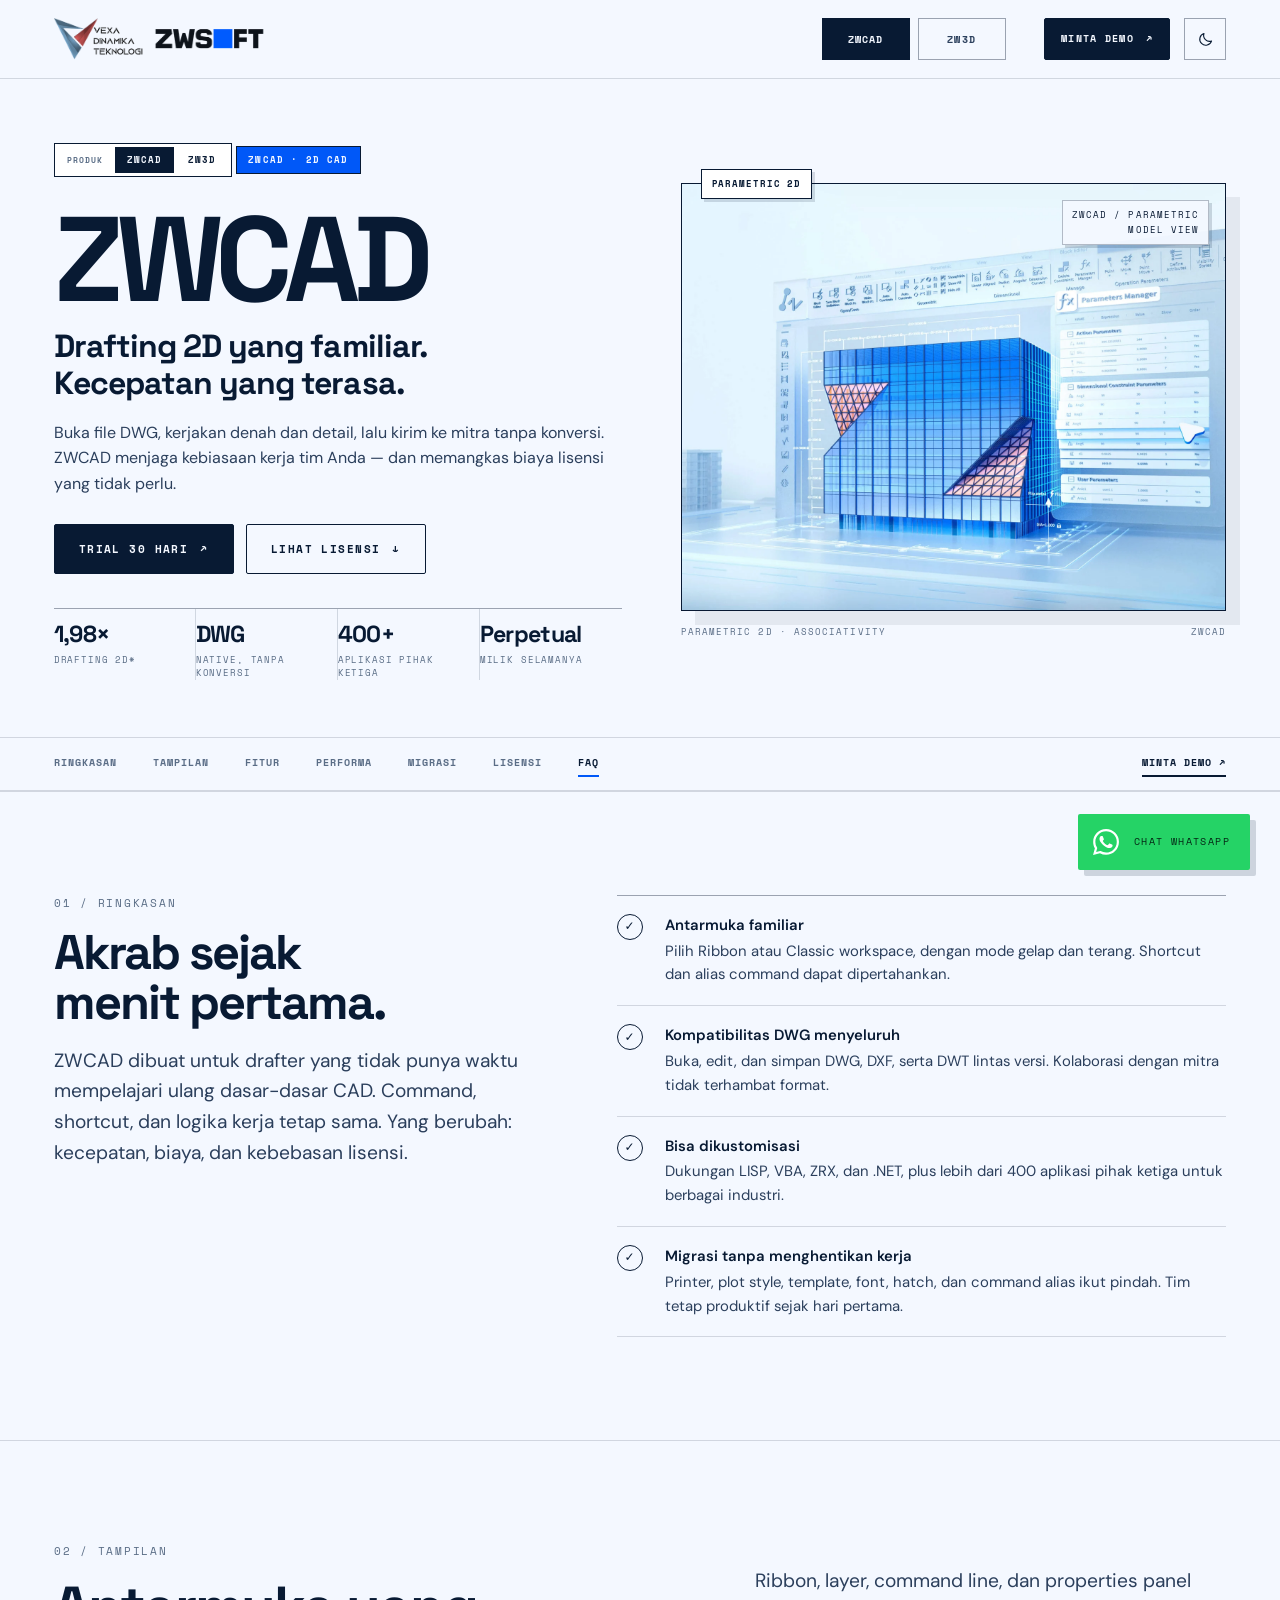
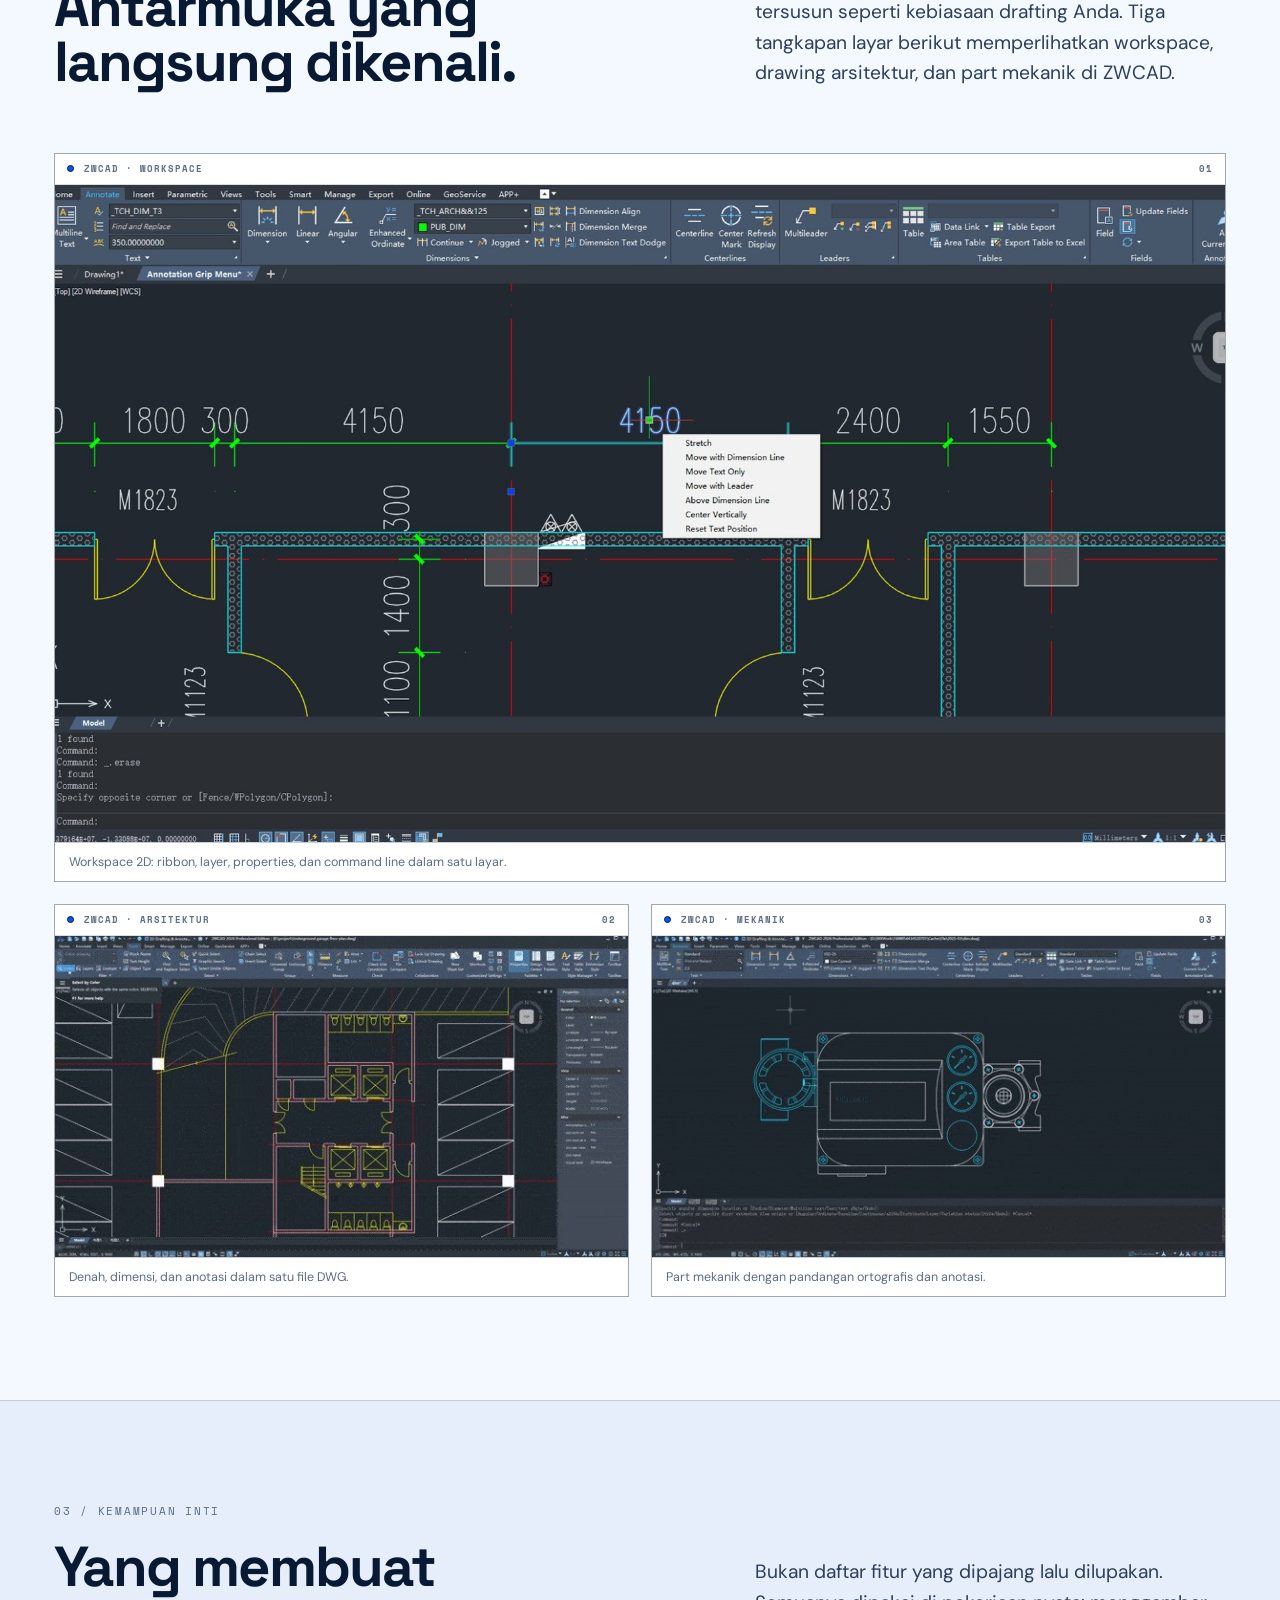
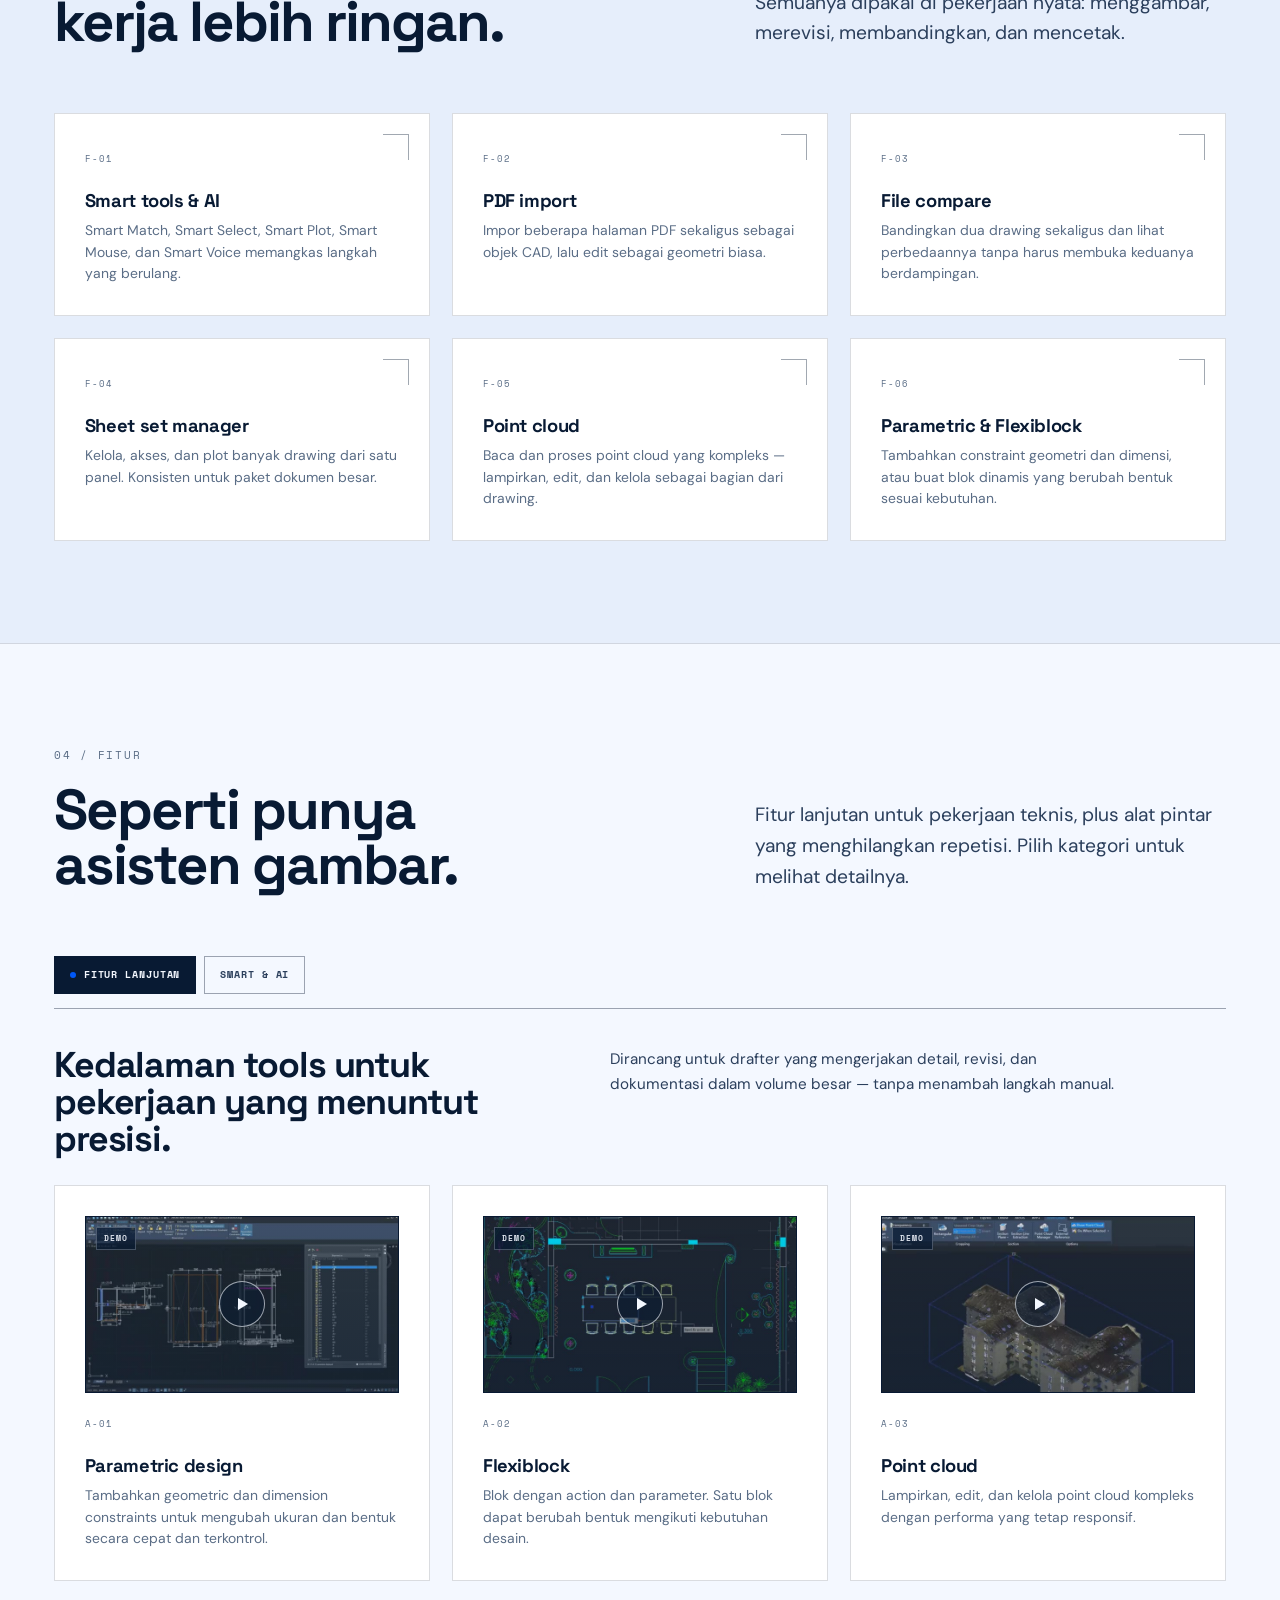
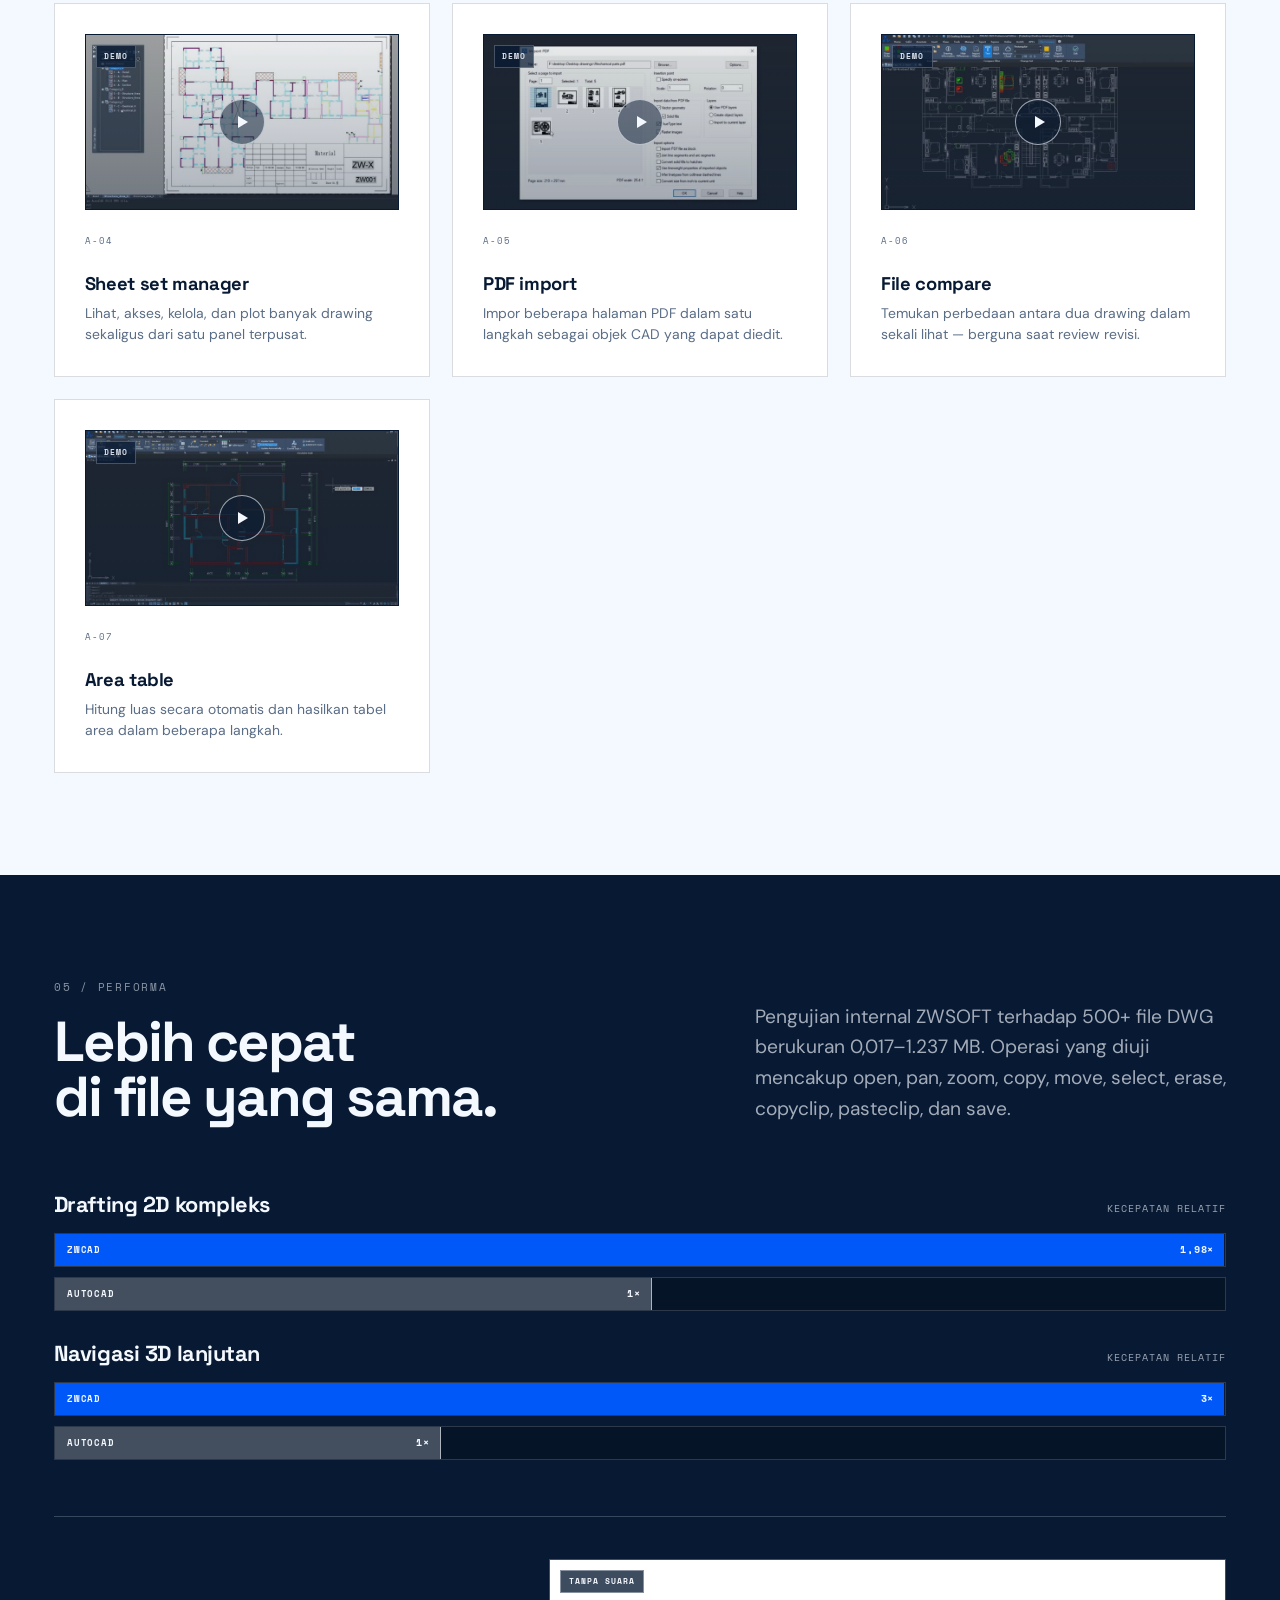
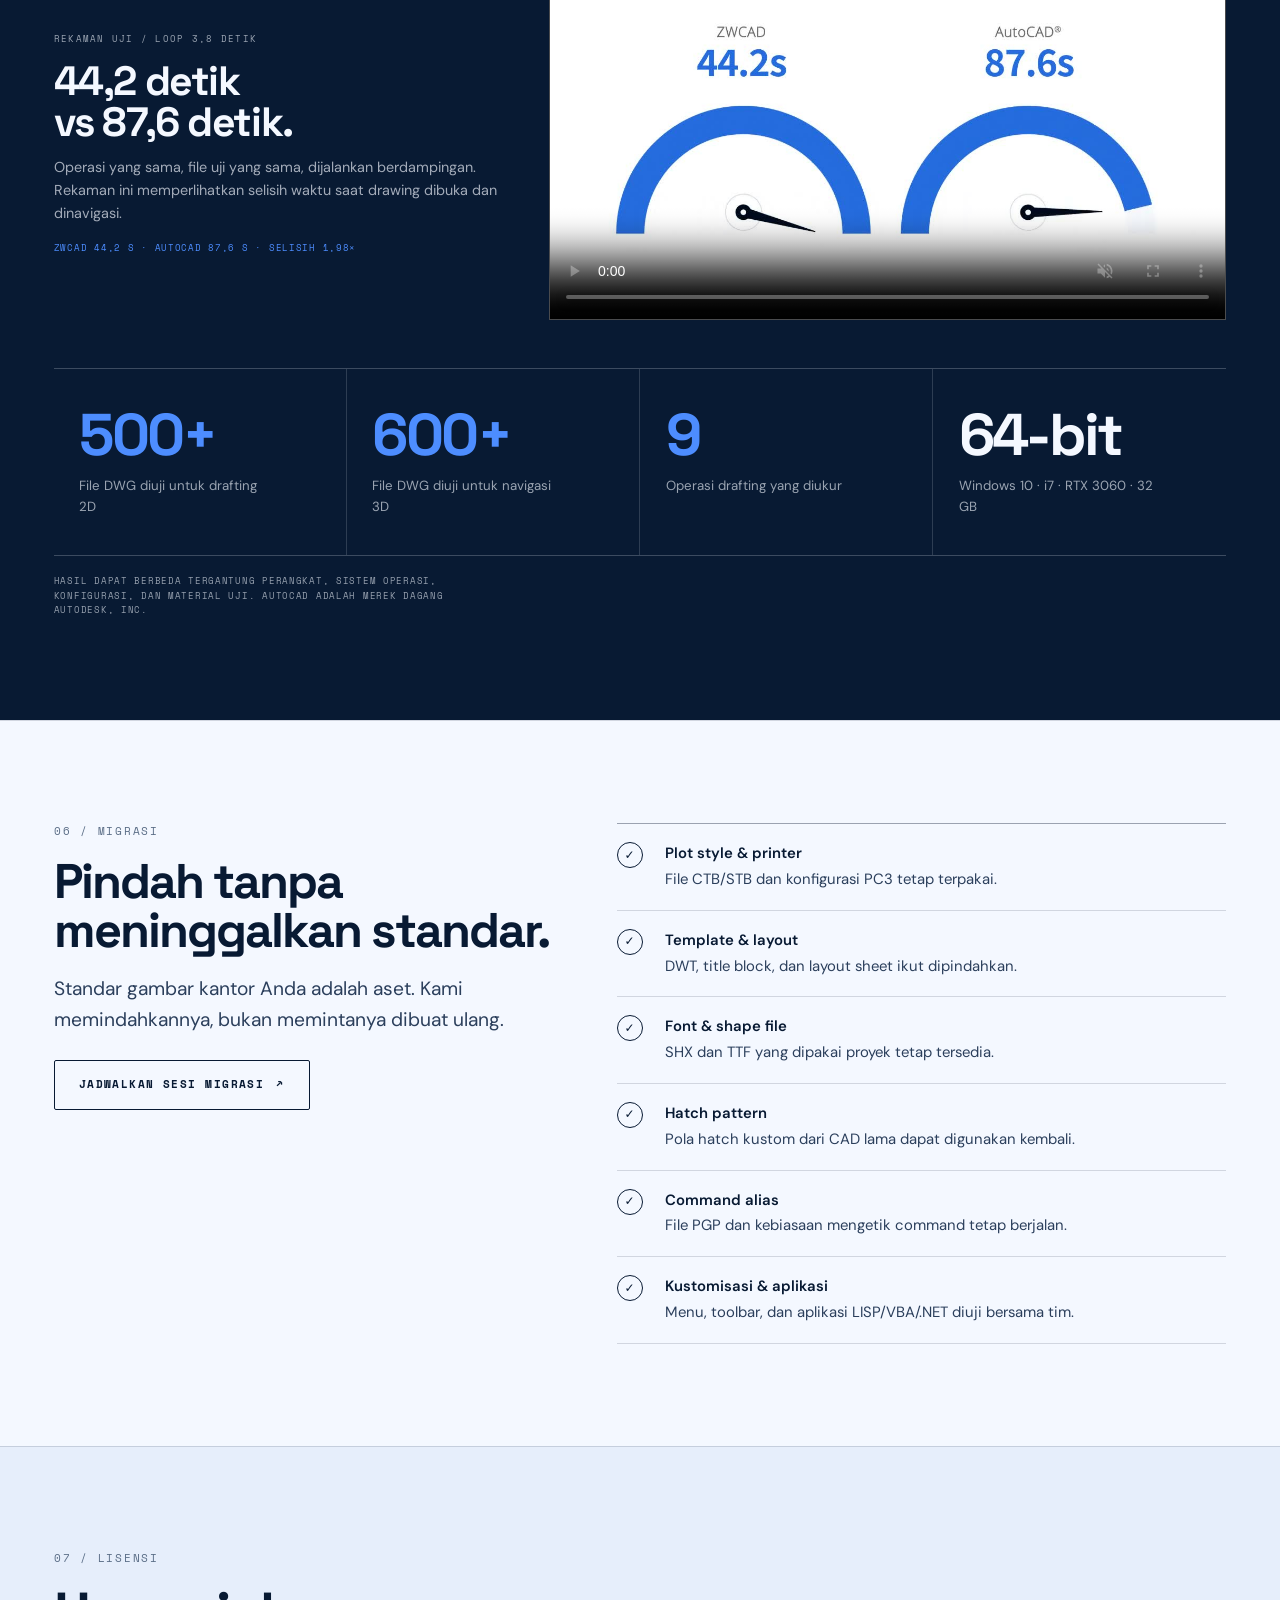
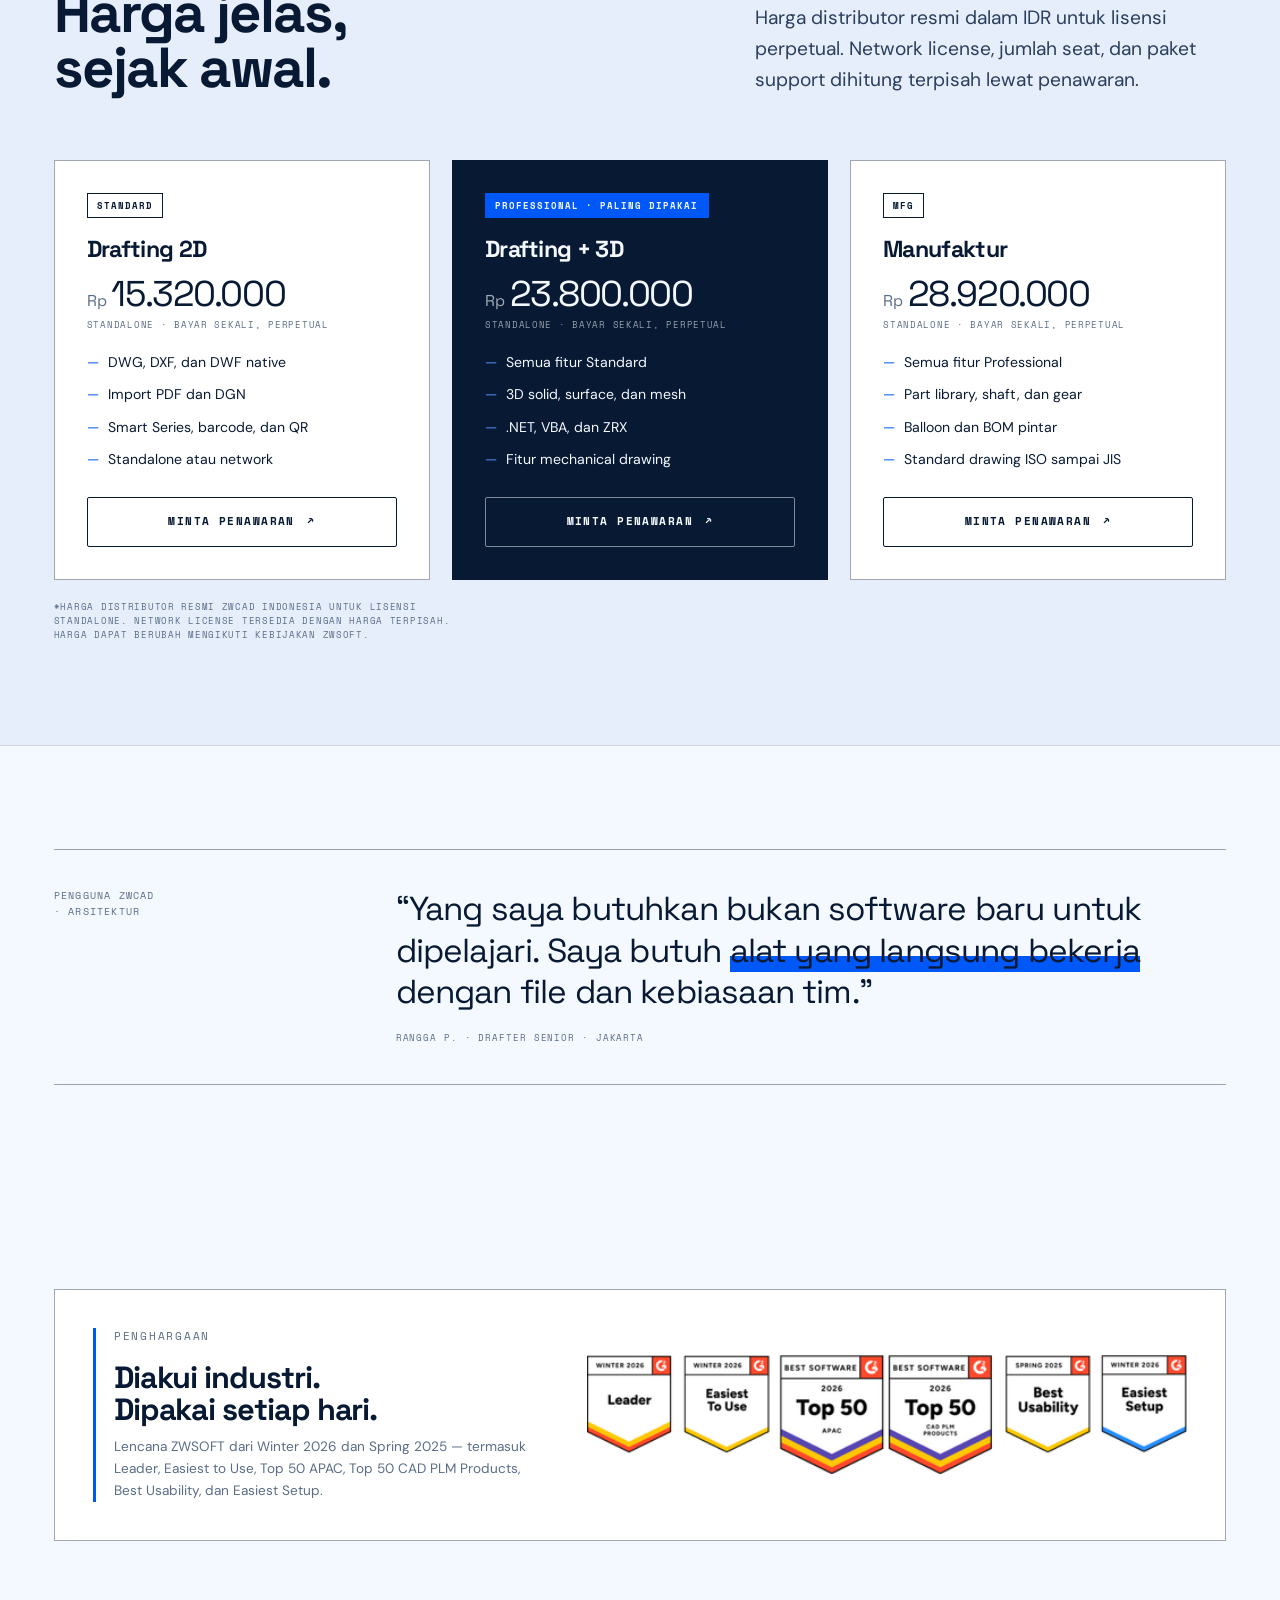
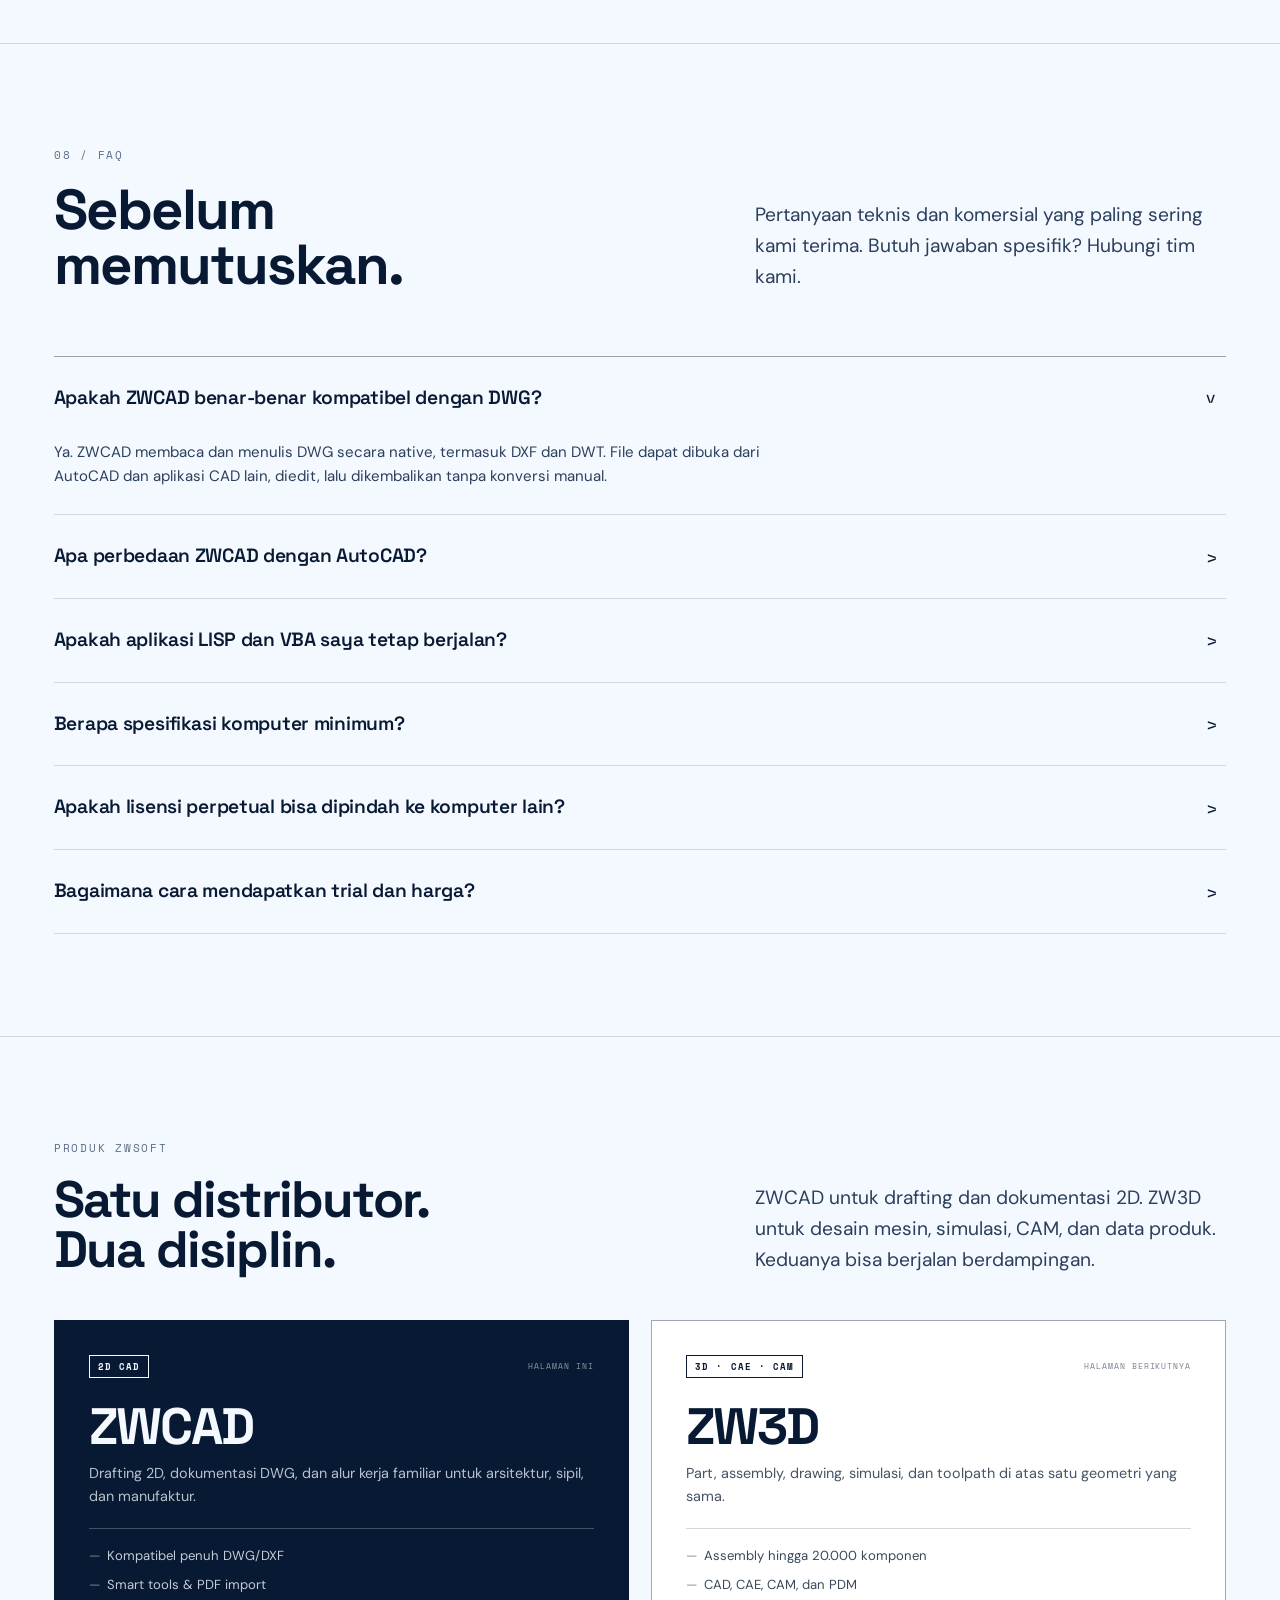
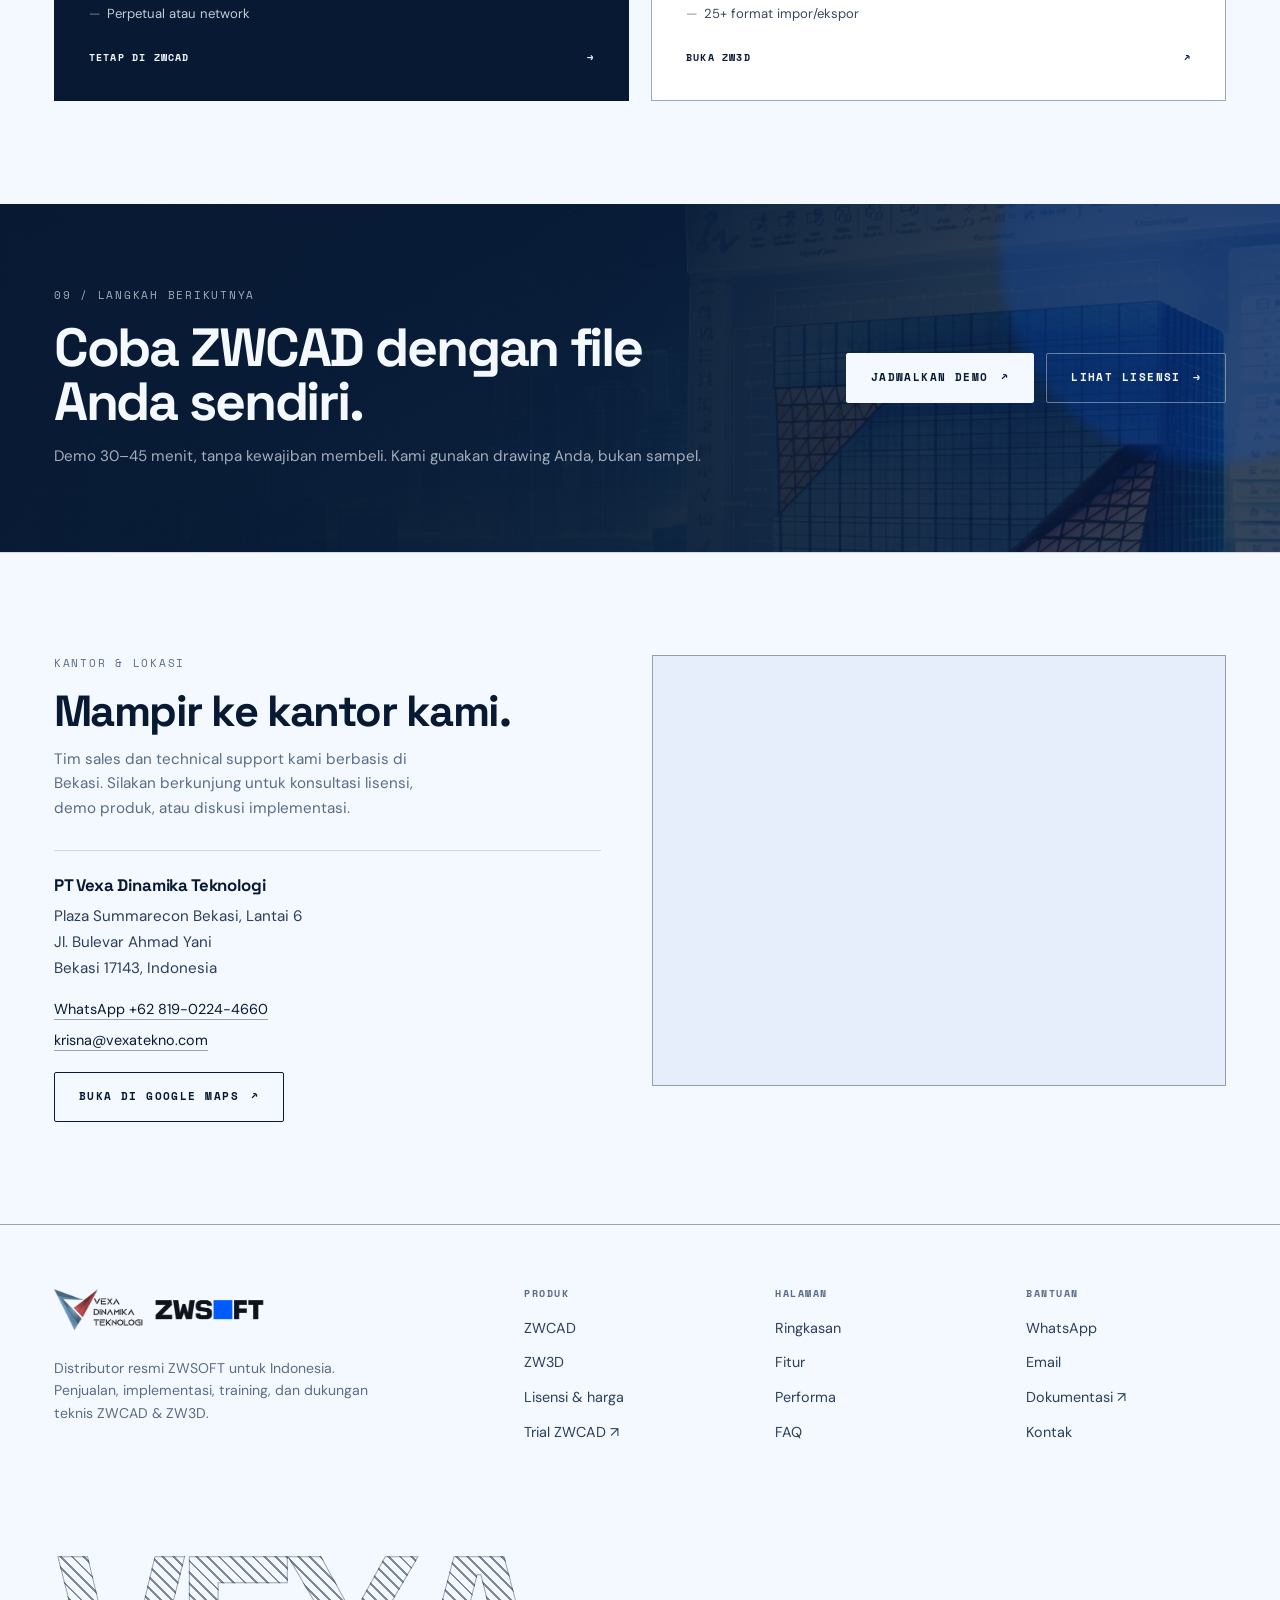
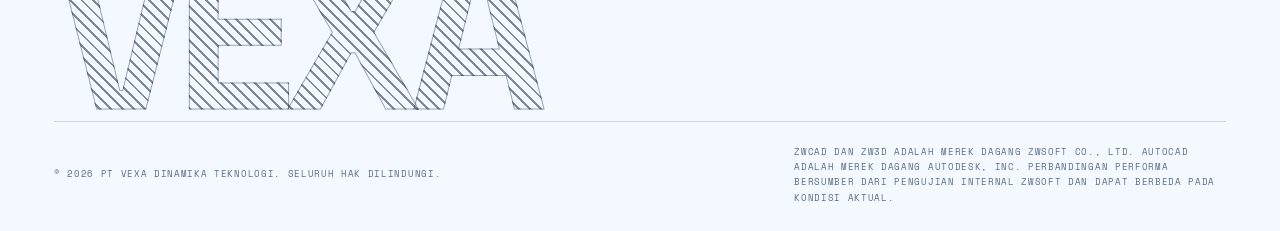
==== commit 62fdc9f6: "kontak: section kantor & lokasi dengan peta Plaza Summarecon Bekasi" ====
--- a/index.html
+++ b/index.html
@@ -56,6 +56,13 @@
     "height": 512
   },
   "description": "Distributor resmi ZWSOFT untuk Indonesia. Penjualan, implementasi, training, dan dukungan teknis ZWCAD dan ZW3D.",
+  "address": {
+    "@type": "PostalAddress",
+    "streetAddress": "Plaza Summarecon Bekasi Lantai 6, Jl. Bulevar Ahmad Yani",
+    "addressLocality": "Bekasi",
+    "postalCode": "17143",
+    "addressCountry": "ID"
+  },
   "email": "krisna@vexatekno.com",
   "telephone": "+6281902244660",
   "areaServed": {
@@ -961,6 +968,34 @@
         </div>
       </div>
     </section>
+
+    <section class="section location-section" id="lokasi" aria-labelledby="lokasi-title">
+      <div class="container location-section__grid">
+        <div>
+          <span class="section-index">Kantor &amp; lokasi</span>
+          <h2 id="lokasi-title">Mampir ke kantor kami.</h2>
+          <p class="location-section__lead">Tim sales dan technical support kami berbasis di Bekasi. Silakan berkunjung untuk konsultasi lisensi, demo produk, atau diskusi implementasi.</p>
+          <div class="location-card">
+            <h3>PT Vexa Dinamika Teknologi</h3>
+            <address>
+              Plaza Summarecon Bekasi, Lantai 6<br>
+              Jl. Bulevar Ahmad Yani<br>
+              Bekasi 17143, Indonesia
+            </address>
+            <ul class="location-card__meta">
+              <li><a href="https://wa.me/6281902244660" target="_blank" rel="noopener">WhatsApp +62 819-0224-4660</a></li>
+              <li><a href="mailto:krisna@vexatekno.com">krisna@vexatekno.com</a></li>
+            </ul>
+            <div class="location-card__foot">
+              <a class="btn btn--ghost" href="https://www.google.com/maps/search/?api=1&query=PT%20Vexa%20Dinamika%20Teknologi%2C%20Plaza%20Summarecon%20Bekasi" target="_blank" rel="noopener">Buka di Google Maps <span class="arrow" aria-hidden="true">↗</span></a>
+            </div>
+          </div>
+        </div>
+        <div class="location-map">
+          <iframe src="https://www.google.com/maps/embed?pb=!1m18!1m12!1m3!1d247.89289979356457!2d106.99658913462679!3d-6.225919085650622!2m3!1f0!2f0!3f0!3m2!1i1024!2i768!4f13.1!3m3!1m2!1s0x2e69f32dc64735c3%3A0x82b59023bc120808!2sPT%20Vexa%20Dinamika%20Teknologi!5e0!3m2!1sid!2sid!4v1794302669846!5m2!1sid!2sid" title="Peta lokasi kantor PT Vexa Dinamika Teknologi di Plaza Summarecon Bekasi" width="600" height="450" loading="lazy" referrerpolicy="strict-origin-when-cross-origin" allowfullscreen></iframe>
+        </div>
+      </div>
+    </section>
   </main>
 
   <footer class="site-footer">
--- a/assets/css/main.css
+++ b/assets/css/main.css
@@ -1419,11 +1419,18 @@
   letter-spacing: -0.06em;
   color: transparent;
   -webkit-text-stroke: 1px var(--line-strong);
+  --giant-hatch: rgba(8, 26, 51, 0.5);
+  background-image: repeating-linear-gradient(45deg, var(--giant-hatch) 0 2px, transparent 2px 8px);
+  -webkit-background-clip: text;
+  background-clip: text;
+  -webkit-text-fill-color: transparent;
   margin-top: clamp(28px, 4vw, 52px);
   user-select: none;
   white-space: nowrap;
   overflow: hidden;
 }
+
+html[data-theme="dark"] .footer__giant { --giant-hatch: rgba(232, 241, 253, 0.45); }
 
 /* ---------- Product page: hero ---------- */
 .page-hero {
@@ -2479,6 +2486,80 @@
 }
 
 .cta-band__actions { display: flex; flex-wrap: wrap; gap: 12px; }
+
+/* ---------- Location section ---------- */
+.location-section { background: transparent; }
+
+.location-section__grid {
+  display: grid;
+  grid-template-columns: minmax(0, 1fr) minmax(0, 1.05fr);
+  gap: clamp(24px, 4vw, 64px);
+  align-items: start;
+}
+
+.location-section h2 { font-size: clamp(1.9rem, 3.4vw, 3rem); }
+
+.location-section__lead {
+  margin-top: 14px;
+  max-width: 40ch;
+  color: var(--muted);
+  font-size: 0.95rem;
+}
+
+.location-card {
+  margin-top: clamp(20px, 3vw, 30px);
+  padding-top: clamp(18px, 2.4vw, 26px);
+  border-top: 1px solid var(--line);
+}
+
+.location-card h3 {
+  font-size: 1.05rem;
+  letter-spacing: -0.01em;
+}
+
+.location-card address {
+  margin-top: 10px;
+  font-style: normal;
+  font-size: 0.95rem;
+  line-height: 1.7;
+  color: var(--ink-soft);
+}
+
+.location-card__meta {
+  margin: 16px 0 0;
+  padding: 0;
+  list-style: none;
+  display: grid;
+  gap: 8px;
+  font-size: 0.9rem;
+}
+
+.location-card__meta a {
+  color: var(--ink);
+  text-decoration: none;
+  border-bottom: 1px solid var(--line-strong);
+  padding-bottom: 1px;
+  transition: color 0.2s var(--ease), border-color 0.2s var(--ease);
+}
+
+.location-card__meta a:hover { color: var(--accent-text); border-bottom-color: var(--accent); }
+
+.location-card__foot { margin-top: 20px; }
+
+.location-map {
+  margin: 0;
+  border: 1px solid var(--line-strong);
+  background: var(--paper-2);
+  aspect-ratio: 4 / 3;
+  overflow: hidden;
+}
+
+.location-map iframe {
+  display: block;
+  width: 100%;
+  height: 100%;
+  border: 0;
+}
 
 /* Product switch (hero) */
 .product-switch {
@@ -3096,6 +3177,9 @@
   .form-grid { grid-template-columns: 1fr; }
 
   .cta-band__inner { flex-direction: column; align-items: flex-start; }
+  .location-section__grid { grid-template-columns: 1fr; }
+  .location-map { aspect-ratio: 16 / 10; }
+
   .cta-band--media::before {
     background: linear-gradient(180deg,
       rgba(8, 26, 51, 0.94) 0%,
@@ -3336,7 +3420,7 @@
 
 .plan-strip__row {
   display: grid;
-  grid-template-columns: minmax(0, 1.05fr) minmax(0, 1.6fr) auto;
+  grid-template-columns: minmax(0, 1.05fr) minmax(0, 1.6fr) auto auto;
   gap: 18px;
   align-items: center;
   padding: 14px 16px;
@@ -3359,13 +3443,33 @@
 .plan-strip__price a { color: var(--accent-text); text-decoration: none; }
 .plan-strip__price a:hover { text-decoration: underline; }
 
+.plan-strip__cta {
+  min-height: 40px;
+  padding: 10px 14px;
+  gap: 8px;
+  font-size: 10px;
+  letter-spacing: 0.1em;
+  white-space: nowrap;
+}
+
 @media (max-width: 1100px) {
   .license-grid--four { grid-template-columns: repeat(2, minmax(0, 1fr)); }
 }
 
+@media (max-width: 900px) {
+  .plan-strip__row {
+    grid-template-columns: minmax(0, 1fr) auto;
+    row-gap: 8px;
+    column-gap: 14px;
+  }
+  .plan-strip__name { grid-column: 1; grid-row: 1; }
+  .plan-strip__price { grid-column: 2; grid-row: 1; text-align: right; }
+  .plan-strip__desc { grid-column: 1 / -1; grid-row: 2; }
+  .plan-strip__cta { grid-column: 1 / -1; grid-row: 3; justify-self: start; }
+}
+
 @media (max-width: 700px) {
   .license-grid--four { grid-template-columns: 1fr; }
-  .plan-strip__row { grid-template-columns: 1fr; gap: 6px; }
 }
 
 .license-grid--four .license { padding: clamp(18px, 2.2vw, 26px); }
@@ -3397,19 +3501,19 @@
   display: inline-flex;
   align-items: center;
   height: 56px;
-  border-radius: 999px;
-  background: #0f7a3a;
-  color: #ffffff;
+  border-radius: 2px;
+  background: #25d366;
+  color: #052715;
   text-decoration: none;
   overflow: hidden;
-  box-shadow: 0 12px 28px rgba(8, 26, 51, 0.24), 0 2px 6px rgba(8, 26, 51, 0.16);
-  transition: background 0.2s, box-shadow 0.25s var(--ease), transform 0.25s var(--ease);
+  box-shadow: 6px 6px 0 rgba(8, 26, 51, 0.16);
+  transition: background 0.2s, transform 0.25s var(--ease), box-shadow 0.25s var(--ease);
 }
 
 .wa-float:hover {
-  background: #0b6530;
-  transform: translateY(-2px);
-  box-shadow: 0 16px 34px rgba(8, 26, 51, 0.3), 0 2px 6px rgba(8, 26, 51, 0.18);
+  background: #1fc25a;
+  transform: translate(-2px, -2px);
+  box-shadow: 9px 9px 0 rgba(8, 26, 51, 0.2);
 }
 
 .wa-float:focus-visible {
@@ -3423,35 +3527,32 @@
   width: 56px;
   height: 56px;
   flex: none;
-}
-
-.wa-float__icon svg { width: 27px; height: 27px; fill: currentColor; }
+  color: #ffffff;
+}
+
+.wa-float__icon svg { width: 26px; height: 26px; fill: currentColor; }
 
 .wa-float__label {
-  max-width: 0;
-  padding-right: 0;
-  overflow: hidden;
+  padding-right: 20px;
   font-family: var(--font-mono);
   font-size: 10px;
+  line-height: 1;
   letter-spacing: 0.14em;
   text-transform: uppercase;
   white-space: nowrap;
-  opacity: 0;
-  transition: max-width 0.3s var(--ease), opacity 0.2s, padding-right 0.3s var(--ease);
-}
-
-.wa-float:hover .wa-float__label,
-.wa-float:focus-visible .wa-float__label {
-  max-width: 200px;
-  padding-right: 22px;
-  opacity: 1;
-}
-
-@media (max-width: 700px) {
-  .wa-float__label { display: none; }
+}
+
+html[data-theme="dark"] .wa-float { box-shadow: 6px 6px 0 rgba(0, 0, 0, 0.45); }
+html[data-theme="dark"] .wa-float:hover { box-shadow: 9px 9px 0 rgba(0, 0, 0, 0.55); }
+
+@media (max-width: 480px) {
+  .wa-float { height: 50px; }
+  .wa-float__icon { width: 50px; height: 50px; }
+  .wa-float__icon svg { width: 23px; height: 23px; }
+  .wa-float__label { font-size: 9px; padding-right: 16px; }
 }
 
 @media (prefers-reduced-motion: reduce) {
-  .wa-float, .wa-float__label { transition: none; }
+  .wa-float { transition: none; }
   .wa-float:hover { transform: none; }
 }
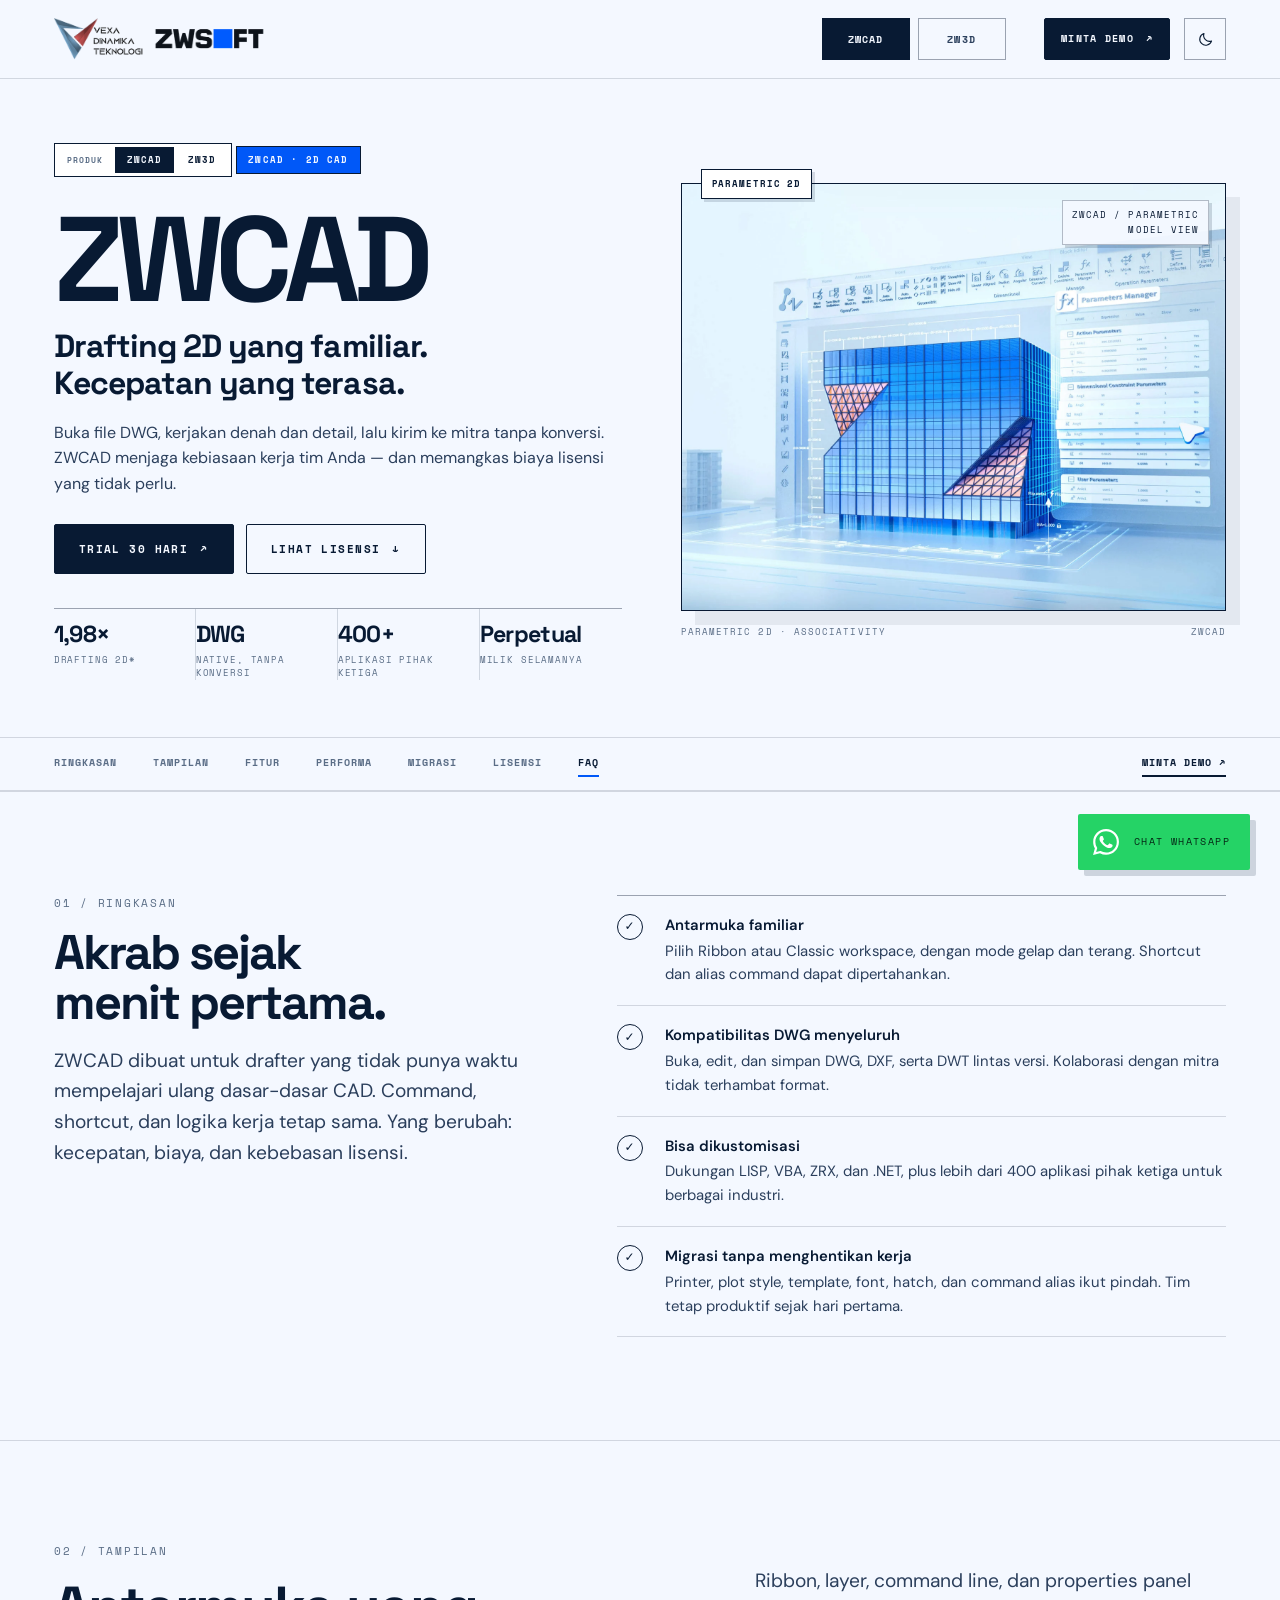
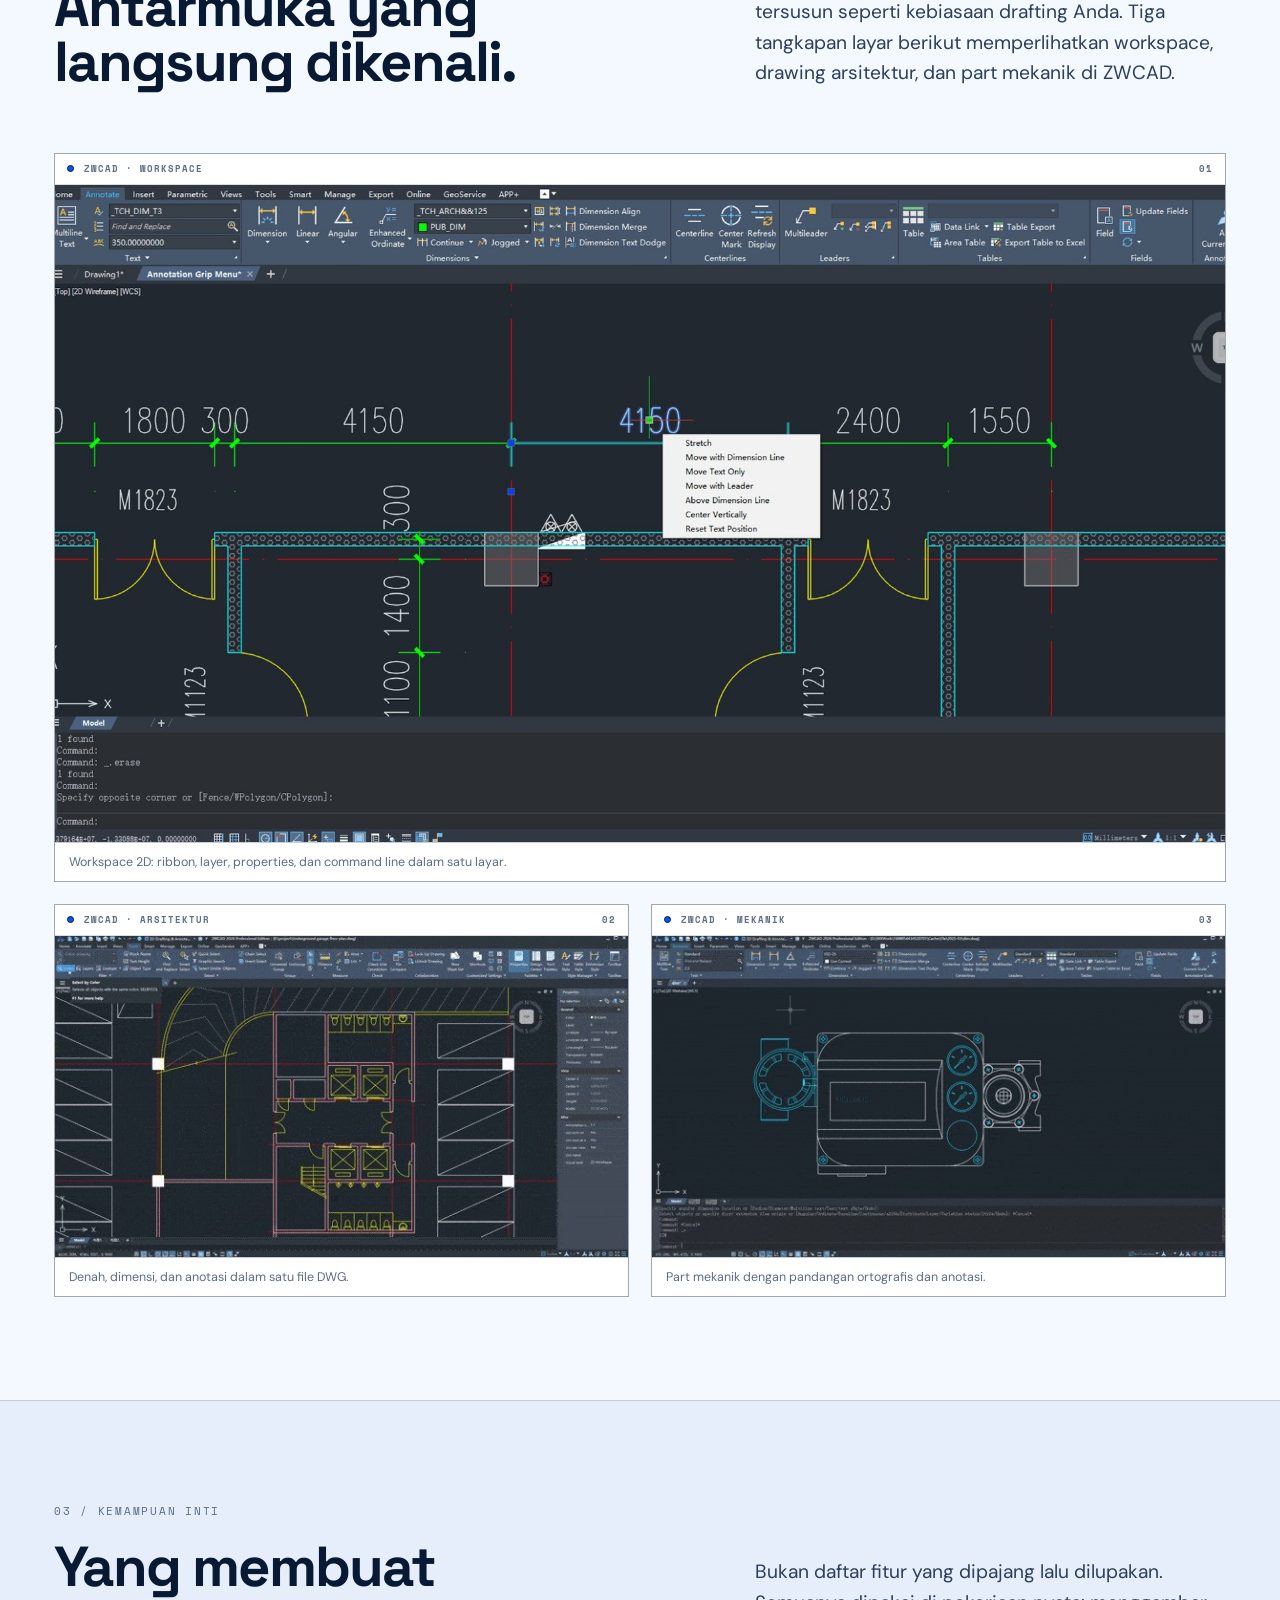
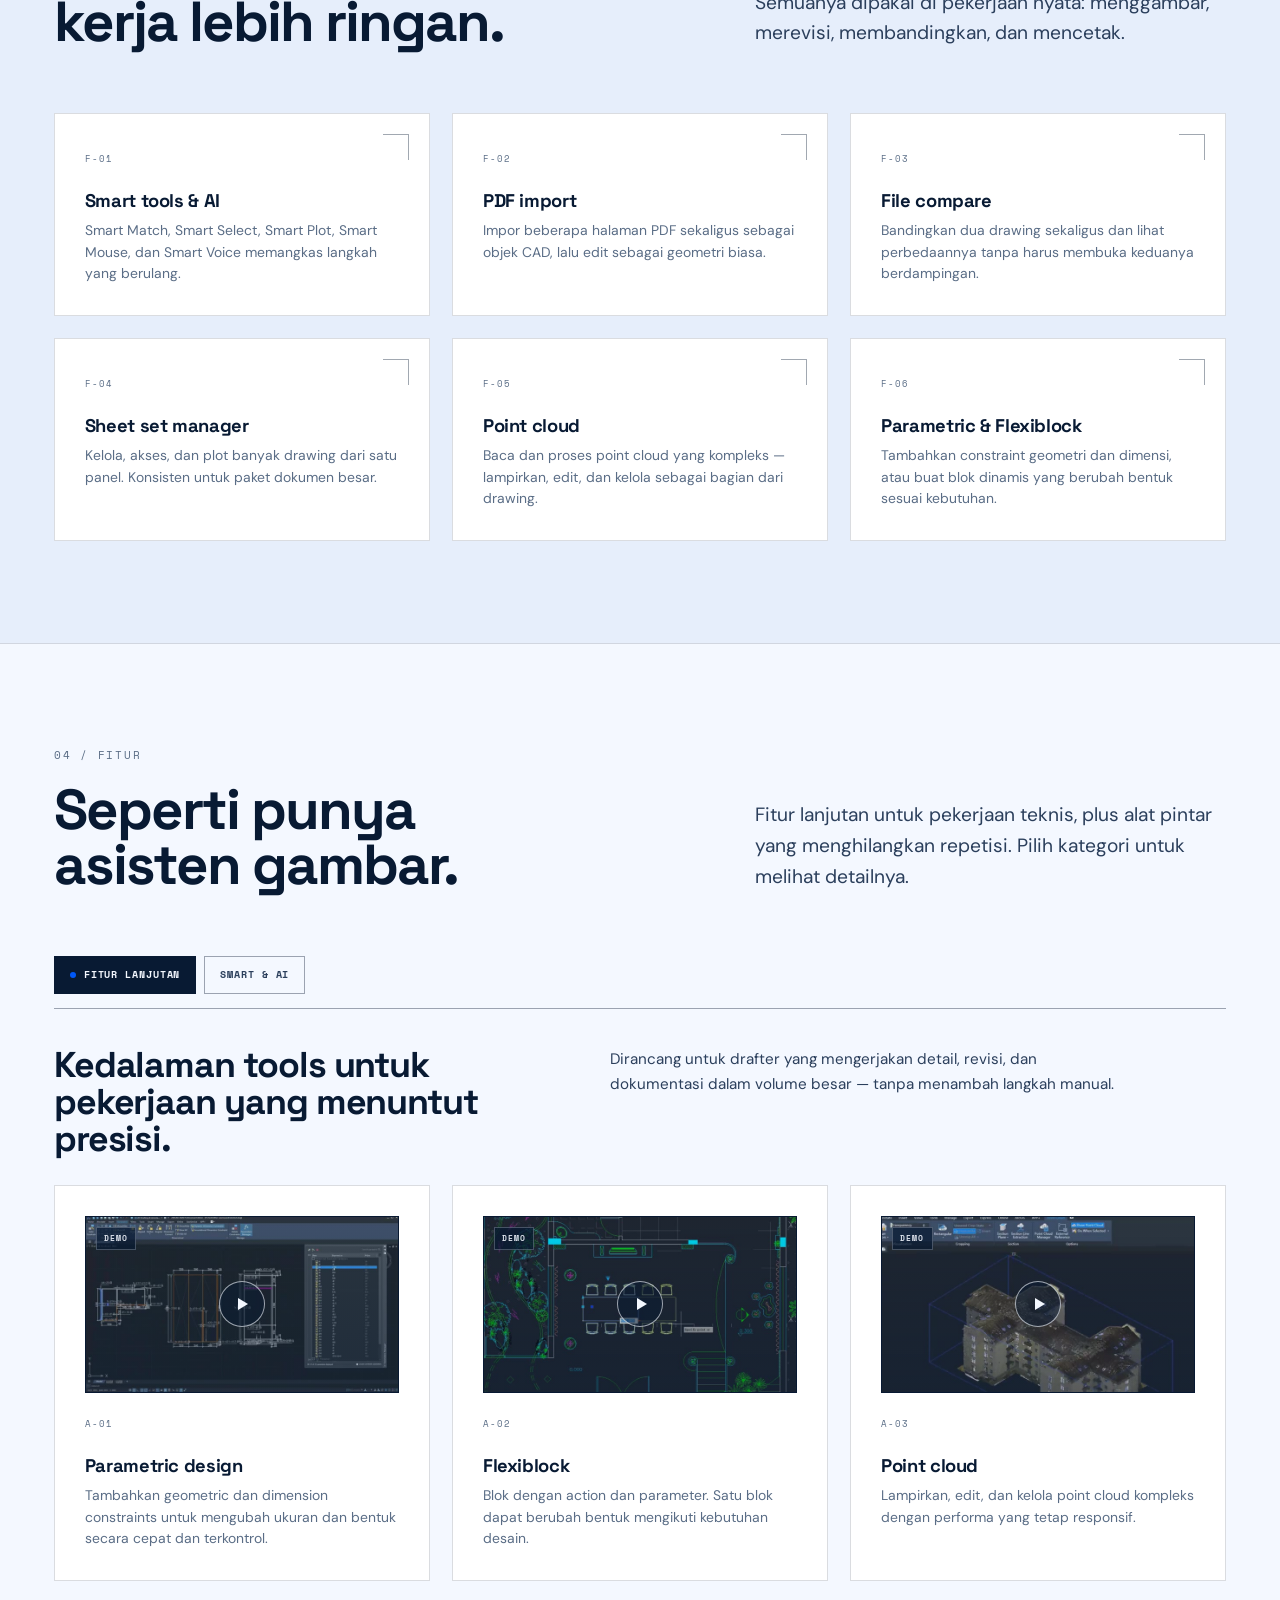
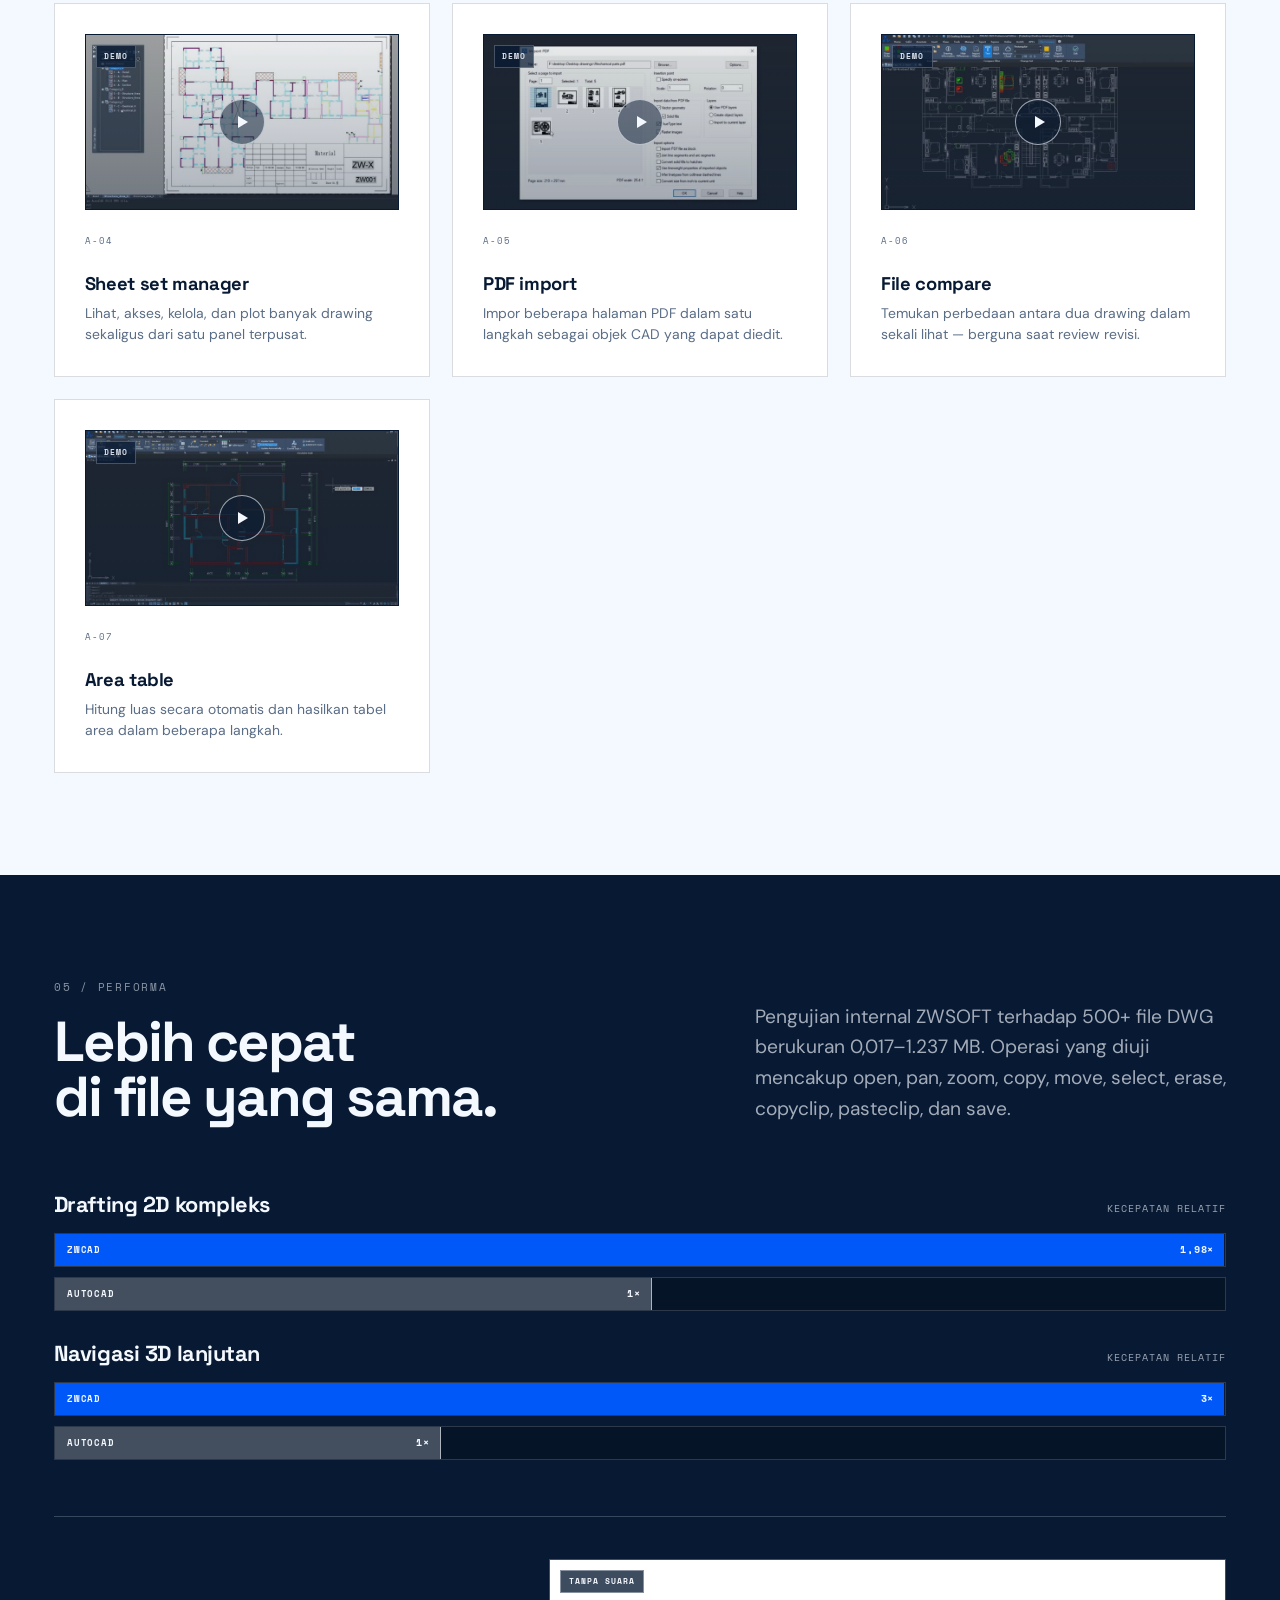
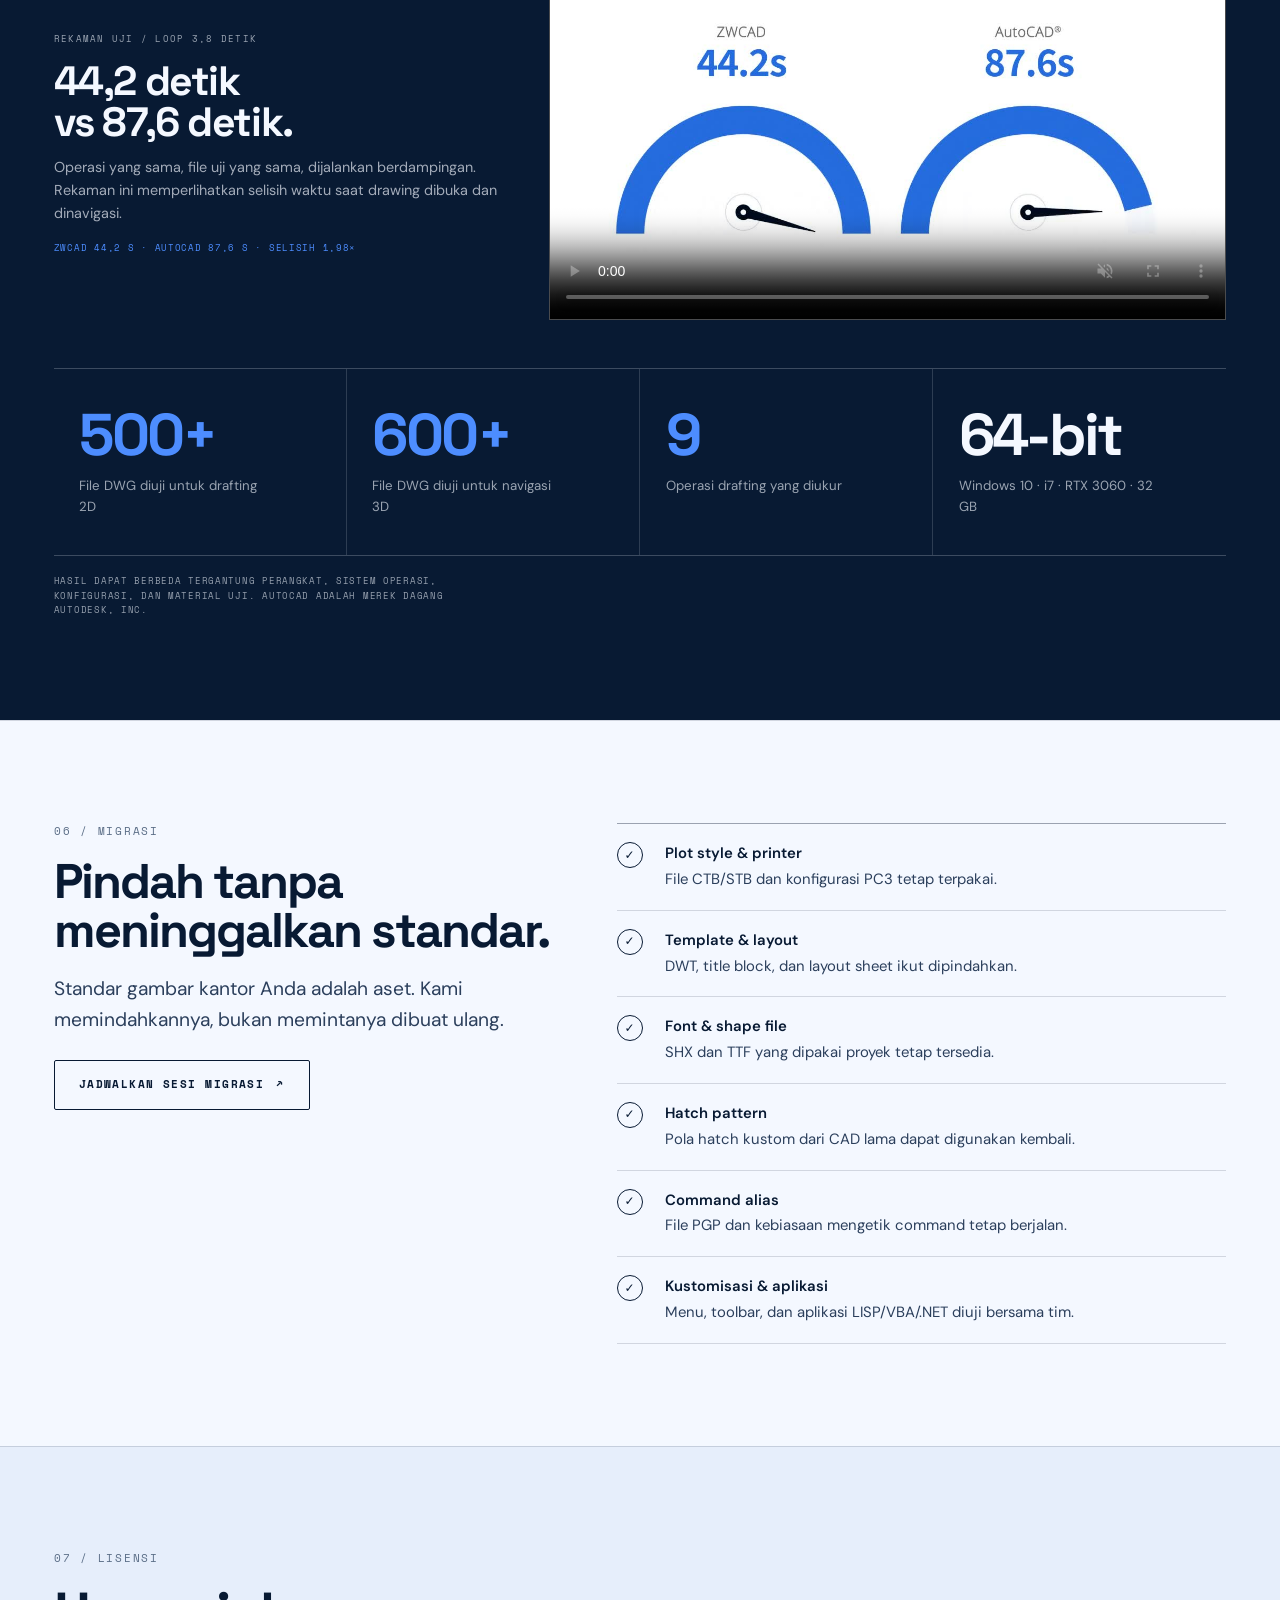
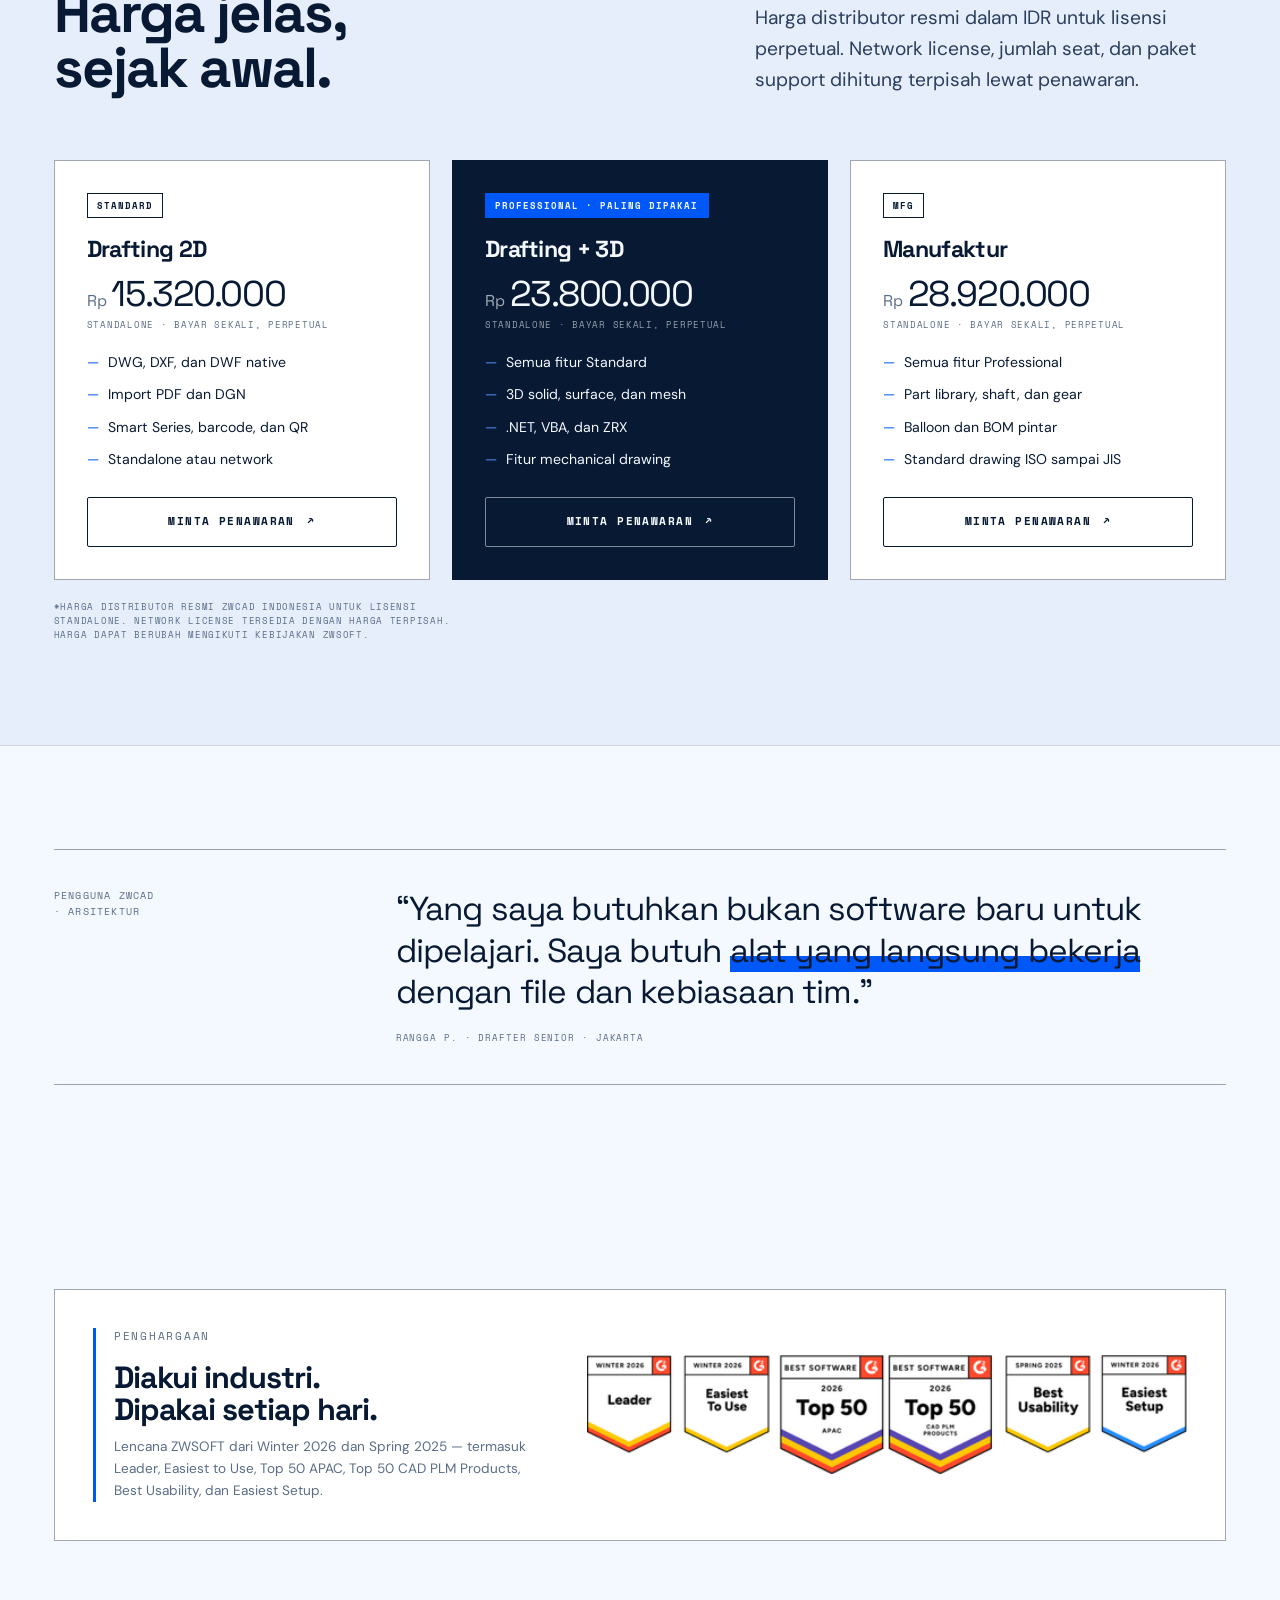
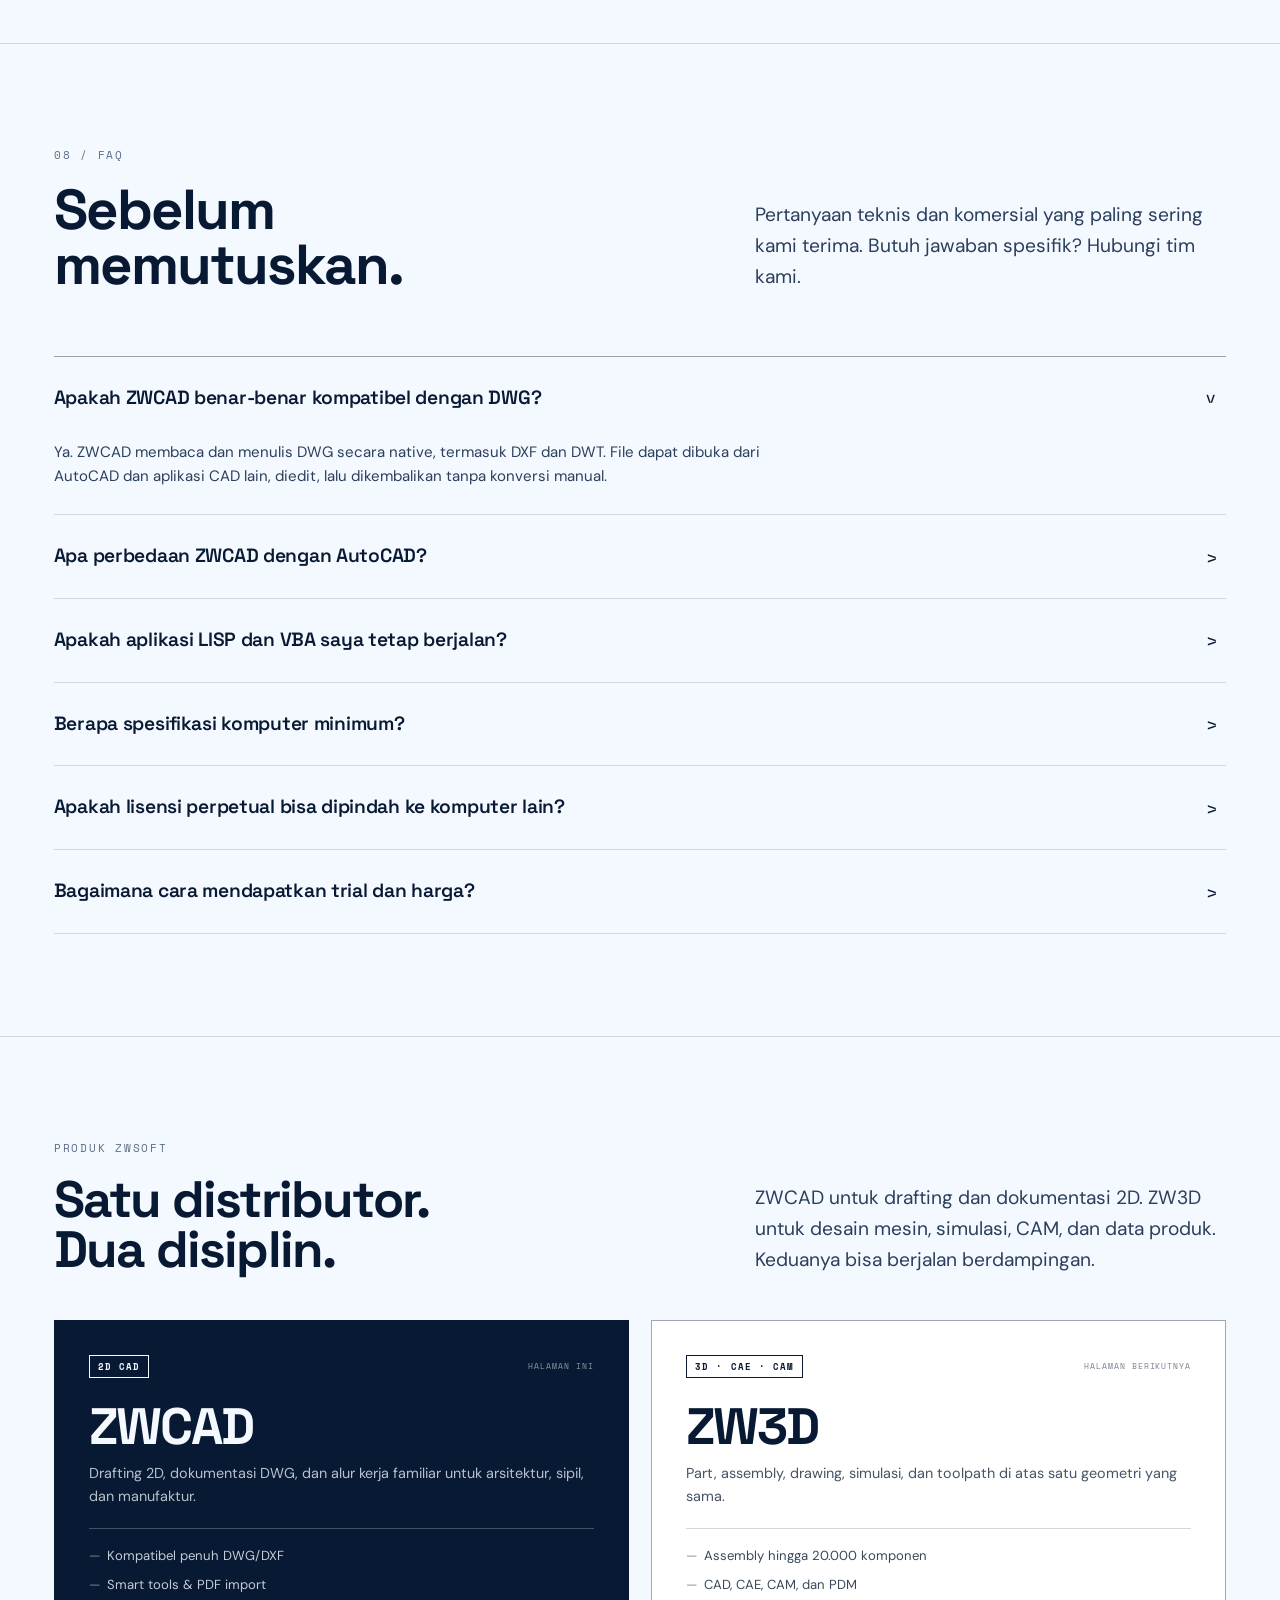
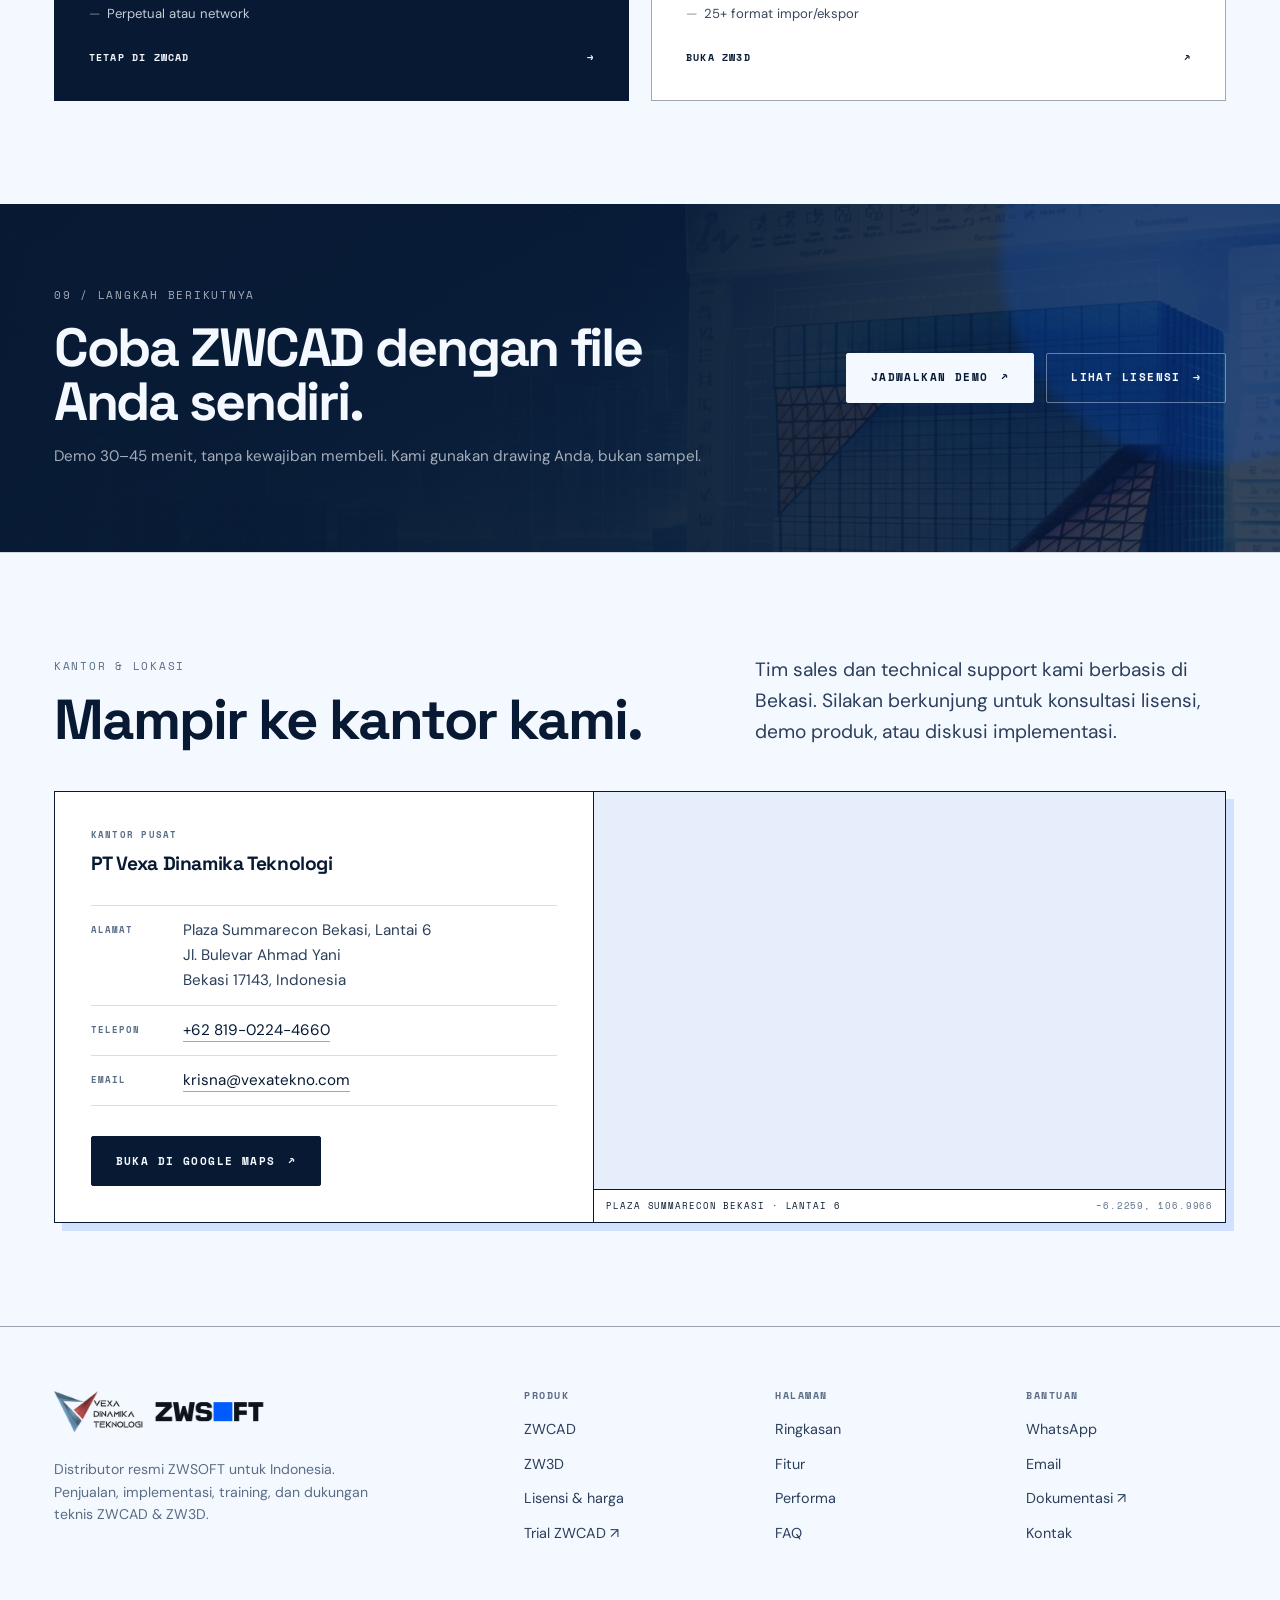
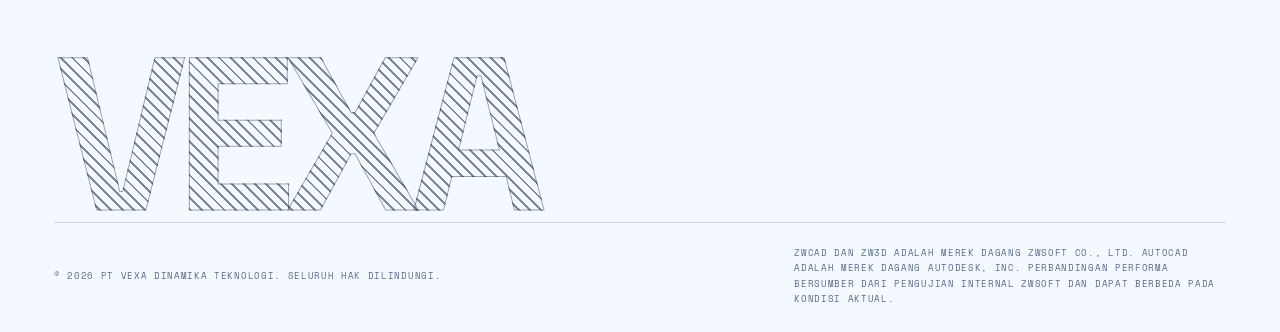
==== commit 6eb6ec8f: "kontak: refine panel kantor & lokasi (data sheet + peta berbingkai)" ====
--- a/index.html
+++ b/index.html
@@ -970,29 +970,43 @@
     </section>
 
     <section class="section location-section" id="lokasi" aria-labelledby="lokasi-title">
-      <div class="container location-section__grid">
-        <div>
-          <span class="section-index">Kantor &amp; lokasi</span>
-          <h2 id="lokasi-title">Mampir ke kantor kami.</h2>
-          <p class="location-section__lead">Tim sales dan technical support kami berbasis di Bekasi. Silakan berkunjung untuk konsultasi lisensi, demo produk, atau diskusi implementasi.</p>
-          <div class="location-card">
-            <h3>PT Vexa Dinamika Teknologi</h3>
-            <address>
-              Plaza Summarecon Bekasi, Lantai 6<br>
-              Jl. Bulevar Ahmad Yani<br>
-              Bekasi 17143, Indonesia
-            </address>
-            <ul class="location-card__meta">
-              <li><a href="https://wa.me/6281902244660" target="_blank" rel="noopener">WhatsApp +62 819-0224-4660</a></li>
-              <li><a href="mailto:krisna@vexatekno.com">krisna@vexatekno.com</a></li>
-            </ul>
-            <div class="location-card__foot">
-              <a class="btn btn--ghost" href="https://www.google.com/maps/search/?api=1&query=PT%20Vexa%20Dinamika%20Teknologi%2C%20Plaza%20Summarecon%20Bekasi" target="_blank" rel="noopener">Buka di Google Maps <span class="arrow" aria-hidden="true">↗</span></a>
-            </div>
-          </div>
-        </div>
-        <div class="location-map">
-          <iframe src="https://www.google.com/maps/embed?pb=!1m18!1m12!1m3!1d247.89289979356457!2d106.99658913462679!3d-6.225919085650622!2m3!1f0!2f0!3f0!3m2!1i1024!2i768!4f13.1!3m3!1m2!1s0x2e69f32dc64735c3%3A0x82b59023bc120808!2sPT%20Vexa%20Dinamika%20Teknologi!5e0!3m2!1sid!2sid!4v1794302669846!5m2!1sid!2sid" title="Peta lokasi kantor PT Vexa Dinamika Teknologi di Plaza Summarecon Bekasi" width="600" height="450" loading="lazy" referrerpolicy="strict-origin-when-cross-origin" allowfullscreen></iframe>
+      <div class="container">
+        <div class="section-head">
+          <div>
+            <span class="section-index">Kantor &amp; lokasi</span>
+            <h2 id="lokasi-title">Mampir ke kantor kami.</h2>
+          </div>
+          <p class="lead">Tim sales dan technical support kami berbasis di Bekasi. Silakan berkunjung untuk konsultasi lisensi, demo produk, atau diskusi implementasi.</p>
+        </div>
+        <div class="location-panel">
+          <div class="location-panel__body">
+            <div>
+              <span class="location-panel__eyebrow">Kantor pusat</span>
+              <h3>PT Vexa Dinamika Teknologi</h3>
+            </div>
+            <dl class="location-rows">
+              <div class="location-row">
+                <dt>Alamat</dt>
+                <dd>Plaza Summarecon Bekasi, Lantai 6<br>Jl. Bulevar Ahmad Yani<br>Bekasi 17143, Indonesia</dd>
+              </div>
+              <div class="location-row">
+                <dt>Telepon</dt>
+                <dd><a href="https://wa.me/6281902244660" target="_blank" rel="noopener">+62 819-0224-4660</a></dd>
+              </div>
+              <div class="location-row">
+                <dt>Email</dt>
+                <dd><a href="mailto:krisna@vexatekno.com">krisna@vexatekno.com</a></dd>
+              </div>
+            </dl>
+            <a class="btn btn--solid" href="https://www.google.com/maps/search/?api=1&query=PT%20Vexa%20Dinamika%20Teknologi%2C%20Plaza%20Summarecon%20Bekasi" target="_blank" rel="noopener">Buka di Google Maps <span class="arrow" aria-hidden="true">↗</span></a>
+          </div>
+          <figure class="location-panel__map">
+            <iframe src="https://www.google.com/maps/embed?pb=!1m18!1m12!1m3!1d247.89289979356457!2d106.99658913462679!3d-6.225919085650622!2m3!1f0!2f0!3f0!3m2!1i1024!2i768!4f13.1!3m3!1m2!1s0x2e69f32dc64735c3%3A0x82b59023bc120808!2sPT%20Vexa%20Dinamika%20Teknologi!5e0!3m2!1sid!2sid!4v1794302669846!5m2!1sid!2sid" title="Peta lokasi kantor PT Vexa Dinamika Teknologi di Plaza Summarecon Bekasi" width="600" height="450" loading="lazy" referrerpolicy="strict-origin-when-cross-origin" allowfullscreen></iframe>
+            <figcaption>
+              <span>Plaza Summarecon Bekasi · Lantai 6</span>
+              <span>−6.2259, 106.9966</span>
+            </figcaption>
+          </figure>
         </div>
       </div>
     </section>
--- a/assets/css/main.css
+++ b/assets/css/main.css
@@ -2488,53 +2488,74 @@
 .cta-band__actions { display: flex; flex-wrap: wrap; gap: 12px; }
 
 /* ---------- Location section ---------- */
-.location-section { background: transparent; }
-
-.location-section__grid {
-  display: grid;
-  grid-template-columns: minmax(0, 1fr) minmax(0, 1.05fr);
-  gap: clamp(24px, 4vw, 64px);
-  align-items: start;
-}
-
-.location-section h2 { font-size: clamp(1.9rem, 3.4vw, 3rem); }
-
-.location-section__lead {
-  margin-top: 14px;
-  max-width: 40ch;
-  color: var(--muted);
+.location-section .section-head { margin-bottom: clamp(26px, 3.4vw, 44px); }
+.location-section .section-head h2 { margin-top: 14px; }
+
+.location-panel {
+  display: grid;
+  grid-template-columns: minmax(0, 0.92fr) minmax(0, 1.08fr);
+  border: 1px solid var(--ink);
+  background: var(--cream);
+  box-shadow: 8px 8px 0 rgba(0, 88, 248, 0.14);
+}
+
+html[data-theme="dark"] .location-panel { box-shadow: 8px 8px 0 rgba(0, 0, 0, 0.45); }
+
+.location-panel__body {
+  display: flex;
+  flex-direction: column;
+  gap: clamp(20px, 2.4vw, 30px);
+  padding: clamp(22px, 2.8vw, 40px);
+  min-width: 0;
+}
+
+.location-panel__eyebrow {
+  display: block;
+  font-family: var(--font-mono);
+  font-size: 9px;
+  font-weight: 700;
+  letter-spacing: 0.14em;
+  text-transform: uppercase;
+  color: var(--muted);
+}
+
+.location-panel__body h3 {
+  margin-top: 10px;
+  font-size: clamp(1.15rem, 1.5vw, 1.45rem);
+  line-height: 1.2;
+  letter-spacing: -0.02em;
+}
+
+.location-rows { margin: 0; }
+
+.location-row {
+  display: grid;
+  grid-template-columns: 76px minmax(0, 1fr);
+  gap: 16px;
+  padding: 12px 0;
+  border-top: 1px solid var(--line);
+}
+
+.location-row:last-of-type { border-bottom: 1px solid var(--line); }
+
+.location-row dt {
+  padding-top: 5px;
+  font-family: var(--font-mono);
+  font-size: 9px;
+  font-weight: 700;
+  letter-spacing: 0.12em;
+  text-transform: uppercase;
+  color: var(--muted);
+}
+
+.location-row dd {
+  margin: 0;
   font-size: 0.95rem;
-}
-
-.location-card {
-  margin-top: clamp(20px, 3vw, 30px);
-  padding-top: clamp(18px, 2.4vw, 26px);
-  border-top: 1px solid var(--line);
-}
-
-.location-card h3 {
-  font-size: 1.05rem;
-  letter-spacing: -0.01em;
-}
-
-.location-card address {
-  margin-top: 10px;
-  font-style: normal;
-  font-size: 0.95rem;
-  line-height: 1.7;
+  line-height: 1.65;
   color: var(--ink-soft);
 }
 
-.location-card__meta {
-  margin: 16px 0 0;
-  padding: 0;
-  list-style: none;
-  display: grid;
-  gap: 8px;
-  font-size: 0.9rem;
-}
-
-.location-card__meta a {
+.location-row dd a {
   color: var(--ink);
   text-decoration: none;
   border-bottom: 1px solid var(--line-strong);
@@ -2542,24 +2563,45 @@
   transition: color 0.2s var(--ease), border-color 0.2s var(--ease);
 }
 
-.location-card__meta a:hover { color: var(--accent-text); border-bottom-color: var(--accent); }
-
-.location-card__foot { margin-top: 20px; }
-
-.location-map {
+.location-row dd a:hover { color: var(--accent-text); border-bottom-color: var(--accent); }
+
+.location-panel__body .btn { align-self: flex-start; margin-top: auto; }
+
+.location-panel__map {
+  position: relative;
+  display: grid;
+  grid-template-rows: minmax(0, 1fr) auto;
   margin: 0;
-  border: 1px solid var(--line-strong);
+  min-height: 400px;
+  border-left: 1px solid var(--ink);
   background: var(--paper-2);
-  aspect-ratio: 4 / 3;
   overflow: hidden;
 }
 
-.location-map iframe {
+.location-panel__map iframe {
   display: block;
   width: 100%;
   height: 100%;
+  min-height: 300px;
   border: 0;
 }
+
+.location-panel__map figcaption {
+  display: flex;
+  flex-wrap: wrap;
+  justify-content: space-between;
+  gap: 4px 16px;
+  padding: 9px 12px;
+  border-top: 1px solid var(--ink);
+  background: var(--cream);
+  font-family: var(--font-mono);
+  font-size: 9px;
+  letter-spacing: 0.1em;
+  text-transform: uppercase;
+  color: var(--muted);
+}
+
+.location-panel__map figcaption span:first-child { color: var(--ink); }
 
 /* Product switch (hero) */
 .product-switch {
@@ -3177,8 +3219,9 @@
   .form-grid { grid-template-columns: 1fr; }
 
   .cta-band__inner { flex-direction: column; align-items: flex-start; }
-  .location-section__grid { grid-template-columns: 1fr; }
-  .location-map { aspect-ratio: 16 / 10; }
+  .location-panel { grid-template-columns: 1fr; }
+  .location-panel__map { min-height: 0; border-left: 0; border-top: 1px solid var(--ink); }
+  .location-panel__map iframe { min-height: 0; height: auto; aspect-ratio: 16 / 10; }
 
   .cta-band--media::before {
     background: linear-gradient(180deg,
@@ -3208,6 +3251,9 @@
 
   .cta-band__actions { width: 100%; }
   .cta-band__actions .btn { flex: 1 1 100%; }
+
+  .location-row { grid-template-columns: 1fr; gap: 5px; }
+  .location-row dt { padding-top: 0; }
 
   .spec-strip { grid-template-columns: 1fr; }
   .spec-strip div { border-right: 0; border-top: 1px solid var(--line); }
